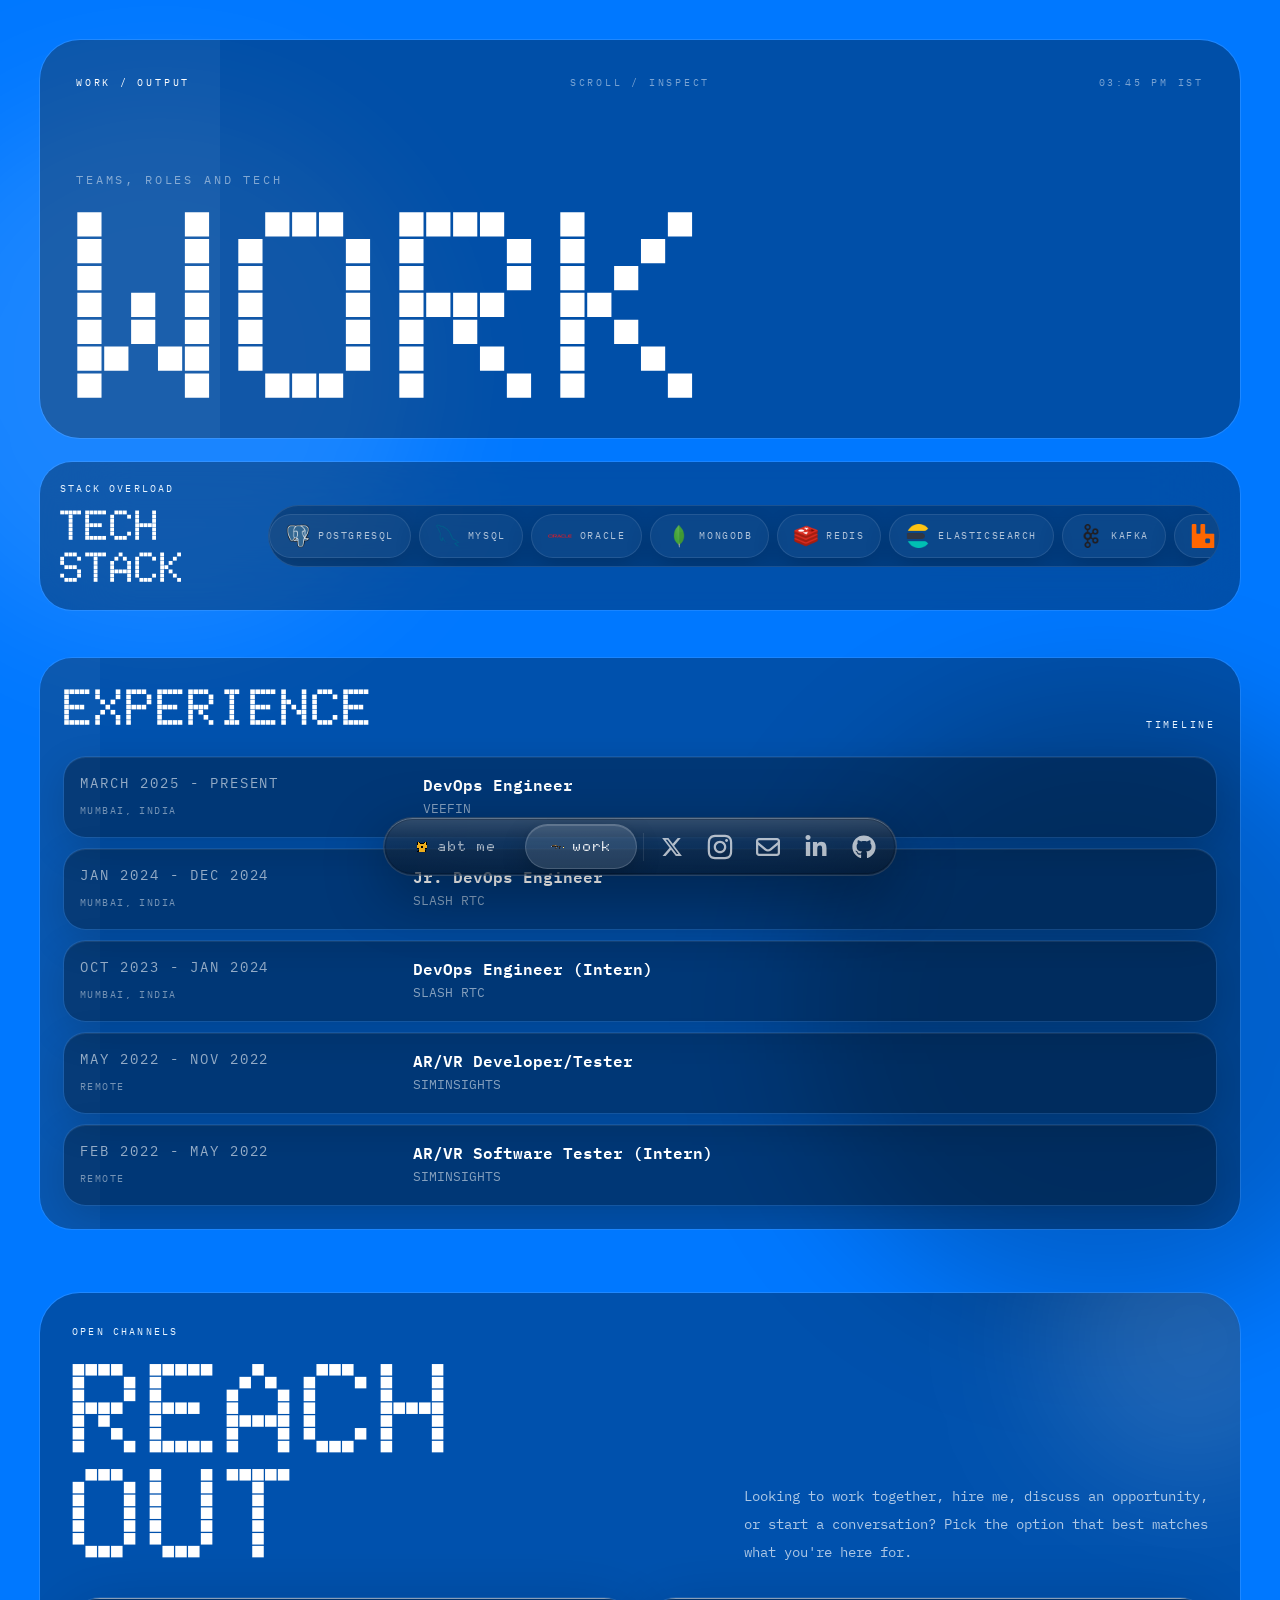
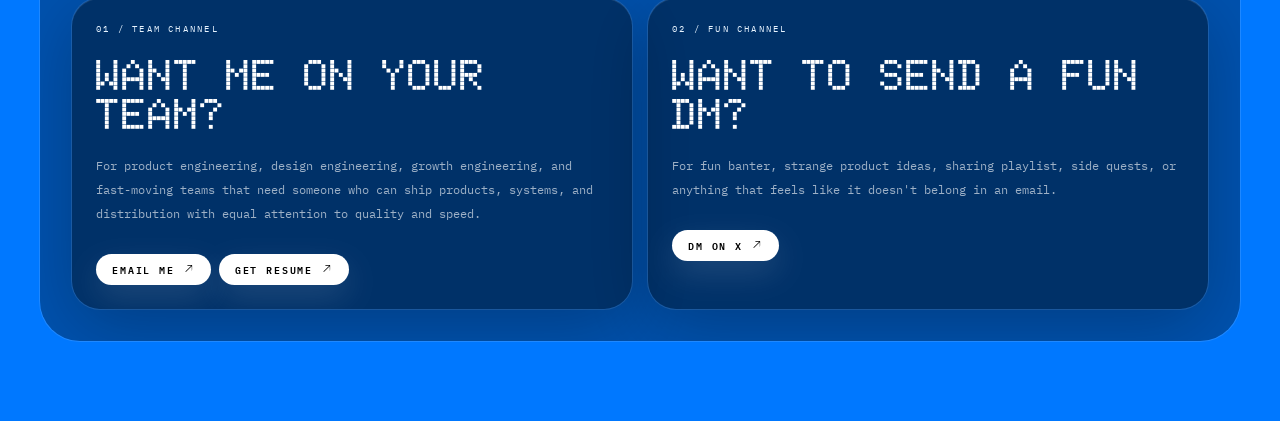
==== work.html @ ac7be582 "Initial commit baby" ====
<!DOCTYPE html><html lang="en">
<head><meta charSet="utf-8"/><meta name="viewport" content="width=device-width, initial-scale=1"/><title>Saurabh Jadhav</title><link rel="preconnect" href="https://fonts.googleapis.com/"/><link rel="preconnect" href="https://fonts.gstatic.com/" crossorigin="anonymous"/><link rel="stylesheet" href="https://fonts.googleapis.com/css2?family=Doto:wght@400..900&amp;family=IBM+Plex+Mono:wght@400;500;600&amp;family=Lora:wght@500;600;700&amp;family=Tektur:wght@500;600;700;800&amp;display=swap"/><link rel="icon" type="image/png" sizes="64x64" href="favicon.png"/><link rel="shortcut icon" href="favicon.ico"/><link rel="stylesheet" href="assets/tailwind-BLJyI5Uo.css"/></head><body><main class="bg-ink text-white"><header class="pointer-events-none fixed inset-x-0 bottom-[calc(0.75rem+env(safe-area-inset-bottom))] z-30 flex w-full justify-center px-2 transition-transform duration-300 ease-out sm:bottom-6 sm:px-3 translate-y-0" data-site-nav="true"><div class="pointer-events-auto relative max-w-[calc(100vw-1rem)] overflow-hidden rounded-full border border-white/14 bg-[rgba(10,12,17,0.42)] p-1 shadow-nav-glass backdrop-blur-2xl sm:max-w-full sm:p-1.5"><span aria-hidden="true" class="pointer-events-none absolute inset-0 rounded-full bg-[linear-gradient(180deg,rgba(255,255,255,0.18),rgba(255,255,255,0.045)_42%,rgba(0,0,0,0.12))]"></span><span aria-hidden="true" class="pointer-events-none absolute inset-px rounded-full border border-black/18"></span><nav aria-label="Primary" class="relative flex max-w-full items-center justify-start gap-1 overflow-x-auto [-ms-overflow-style:none] [scrollbar-width:none] sm:justify-center sm:gap-1.5 sm:overflow-visible [&amp;::-webkit-scrollbar]:hidden"><div class="relative flex shrink-0 items-center justify-center gap-0.5 sm:gap-1"><a href="index.html#about" class="relative z-10 min-w-[4.65rem] shrink-0 rounded-full px-2.5 py-2.5 text-center font-doto text-[10px] font-black tracking-[0.06em] outline-none focus-visible:ring-1 focus-visible:ring-white/30 sm:min-w-[7rem] sm:px-6 sm:py-3 sm:text-[14px] sm:tracking-[0.12em] text-white/70" tabindex="0"><span class="relative z-10 flex items-center justify-center gap-1.5 sm:gap-2"><img src="./assets/cat.png" alt="Pixel Heart" class="h-4 w-4 shrink-0 sm:h-4 sm:w-3 [image-rendering:pixelated]">abt me</span></a><a href="work.html" class="relative z-10 min-w-[4.65rem] shrink-0 rounded-full px-2.5 py-2.5 text-center font-doto text-[10px] font-black tracking-[0.06em] outline-none focus-visible:ring-1 focus-visible:ring-white/30 sm:min-w-[7rem] sm:px-6 sm:py-3 sm:text-[14px] sm:tracking-[0.12em] text-white" tabindex="0"><span class="absolute inset-0 -z-10 rounded-full border border-white/16 bg-white/12 shadow-[inset_0_1px_0_rgba(255,255,255,0.16),0_8px_24px_rgba(0,0,0,0.22)]"></span><span class="relative z-10 flex items-center justify-center gap-1.5 sm:gap-2"><img src="./assets/pc.png" alt="" aria-hidden="true" class="h-4 w-4 shrink-0 sm:h-4 sm:w-4" style="image-rendering:pixelated"/>work</span></a></div><span aria-hidden="true" class="h-7 w-px shrink-0 bg-white/10"></span><div class="flex shrink-0 items-center gap-0.5 pr-0.5 sm:gap-1 sm:pr-1"><a aria-label="X" class="flex h-9 w-9 shrink-0 items-center justify-center rounded-full text-white/68 transition-colors duration-150 hover:text-white sm:h-11 sm:w-11" href="https://x.com/sauwurabh" rel="noreferrer" target="_blank"><svg stroke="currentColor" fill="currentColor" stroke-width="0" viewBox="0 0 512 512" class="h-5 w-5 sm:h-5.5 sm:w-5.5" height="1em" width="1em" xmlns="http://www.w3.org/2000/svg"><path d="M389.2 48h70.6L305.6 224.2 487 464H345L233.7 318.6 106.5 464H35.8L200.7 275.5 26.8 48H172.4L272.9 180.9 389.2 48zM364.4 421.8h39.1L151.1 88h-42L364.4 421.8z"></path></svg></a><a aria-label="Instagram" class="flex h-9 w-9 shrink-0 items-center justify-center rounded-full text-white/68 transition-colors duration-150 hover:text-white sm:h-11 sm:w-11" href="https://www.instagram.com/sauwurabh/" rel="noreferrer" target="_blank"><svg stroke="currentColor" fill="currentColor" stroke-width="0" viewBox="0 0 448 512" class="h-6 w-6 sm:h-7 sm:w-7" height="1em" width="1em" xmlns="http://www.w3.org/2000/svg"><path d="M224.1 141c-63.6 0-114.9 51.3-114.9 114.9s51.3 114.9 114.9 114.9S339 319.5 339 255.9 287.7 141 224.1 141zm0 189.6c-41.1 0-74.7-33.5-74.7-74.7s33.5-74.7 74.7-74.7 74.7 33.5 74.7 74.7-33.6 74.7-74.7 74.7zm146.4-194.3c0 14.9-12 26.8-26.8 26.8-14.9 0-26.8-12-26.8-26.8s12-26.8 26.8-26.8 26.8 12 26.8 26.8zm76.1 27.2c-1.7-35.9-9.9-67.7-36.2-93.9-26.2-26.2-58-34.4-93.9-36.2-37-2.1-147.9-2.1-184.9 0-35.8 1.7-67.6 9.9-93.9 36.1s-34.4 58-36.2 93.9c-2.1 37-2.1 147.9 0 184.9 1.7 35.9 9.9 67.7 36.2 93.9s58 34.4 93.9 36.2c37 2.1 147.9 2.1 184.9 0 35.9-1.7 67.7-9.9 93.9-36.2 26.2-26.2 34.4-58 36.2-93.9 2.1-37 2.1-147.8 0-184.8zM398.8 388c-7.8 19.6-22.9 34.7-42.6 42.6-29.5 11.7-99.5 9-132.1 9s-102.7 2.6-132.1-9c-19.6-7.8-34.7-22.9-42.6-42.6-11.7-29.5-9-99.5-9-132.1s-2.6-102.7 9-132.1c7.8-19.6 22.9-34.7 42.6-42.6 29.5-11.7 99.5-9 132.1-9s102.7-2.6 132.1 9c19.6 7.8 34.7 22.9 42.6 42.6 11.7 29.5 9 99.5 9 132.1s2.7 102.7-9 132.1z"></path></svg></a><a aria-label="Mail" class="flex h-9 w-9 shrink-0 items-center justify-center rounded-full text-white/68 transition-colors duration-150 hover:text-white sm:h-11 sm:w-11" href="https://mail.google.com/mail/?view=cm&amp;fs=1&amp;to=saurabh9work%40gmail.com" rel="noreferrer" target="_blank"><svg stroke="currentColor" fill="currentColor" stroke-width="0" viewBox="0 0 512 512" class="h-5 w-5 sm:h-6 sm:w-6" height="1em" width="1em" xmlns="http://www.w3.org/2000/svg"><path d="M64 112c-8.8 0-16 7.2-16 16l0 22.1L220.5 291.7c20.7 17 50.4 17 71.1 0L464 150.1l0-22.1c0-8.8-7.2-16-16-16L64 112zM48 212.2L48 384c0 8.8 7.2 16 16 16l384 0c8.8 0 16-7.2 16-16l0-171.8L322 328.8c-38.4 31.5-93.7 31.5-132 0L48 212.2zM0 128C0 92.7 28.7 64 64 64l384 0c35.3 0 64 28.7 64 64l0 256c0 35.3-28.7 64-64 64L64 448c-35.3 0-64-28.7-64-64L0 128z"></path></svg></a><a aria-label="LinkedIn" class="flex h-9 w-9 shrink-0 items-center justify-center rounded-full text-white/68 transition-colors duration-150 hover:text-white sm:h-11 sm:w-11" href="https://www.linkedin.com/in/saurabh--jadhav/" rel="noreferrer" target="_blank"><svg stroke="currentColor" fill="currentColor" stroke-width="0" viewBox="0 0 448 512" class="h-5 w-5 sm:h-6 sm:w-6" height="1em" width="1em" xmlns="http://www.w3.org/2000/svg"><path d="M100.28 448H7.4V148.9h92.88zM53.79 108.1C24.09 108.1 0 83.5 0 53.8a53.79 53.79 0 0 1 107.58 0c0 29.7-24.1 54.3-53.79 54.3zM447.9 448h-92.68V302.4c0-34.7-.7-79.2-48.29-79.2-48.29 0-55.69 37.7-55.69 76.7V448h-92.78V148.9h89.08v40.8h1.3c12.4-23.5 42.69-48.3 87.88-48.3 94 0 111.28 61.9 111.28 142.3V448z"></path></svg></a><a aria-label="GitHub" class="flex h-9 w-9 shrink-0 items-center justify-center rounded-full text-white/68 transition-colors duration-150 hover:text-white sm:h-11 sm:w-11" href="https://github.com/saurabh-jadhav-09" rel="noreferrer" target="_blank"><svg stroke="currentColor" fill="currentColor" stroke-width="0" viewBox="0 0 496 512" class="h-5 w-5 sm:h-6 sm:w-6" height="1em" width="1em" xmlns="http://www.w3.org/2000/svg"><path d="M165.9 397.4c0 2-2.3 3.6-5.2 3.6-3.3.3-5.6-1.3-5.6-3.6 0-2 2.3-3.6 5.2-3.6 3-.3 5.6 1.3 5.6 3.6zm-31.1-4.5c-.7 2 1.3 4.3 4.3 4.9 2.6 1 5.6 0 6.2-2s-1.3-4.3-4.3-5.2c-2.6-.7-5.5.3-6.2 2.3zm44.2-1.7c-2.9.7-4.9 2.6-4.6 4.9.3 2 2.9 3.3 5.9 2.6 2.9-.7 4.9-2.6 4.6-4.6-.3-1.9-3-3.2-5.9-2.9zM244.8 8C106.1 8 0 113.3 0 252c0 110.9 69.8 205.8 169.5 239.2 12.8 2.3 17.3-5.6 17.3-12.1 0-6.2-.3-40.4-.3-61.4 0 0-70 15-84.7-29.8 0 0-11.4-29.1-27.8-36.6 0 0-22.9-15.7 1.6-15.4 0 0 24.9 2 38.6 25.8 21.9 38.6 58.6 27.5 72.9 20.9 2.3-16 8.8-27.1 16-33.7-55.9-6.2-112.3-14.3-112.3-110.5 0-27.5 7.6-41.3 23.6-58.9-2.6-6.5-11.1-33.3 2.6-67.9 20.9-6.5 69 27 69 27 20-5.6 41.5-8.5 62.8-8.5s42.8 2.9 62.8 8.5c0 0 48.1-33.6 69-27 13.7 34.7 5.2 61.4 2.6 67.9 16 17.7 25.8 31.5 25.8 58.9 0 96.5-58.9 104.2-114.8 110.5 9.2 7.9 17 22.9 17 46.4 0 33.7-.3 75.4-.3 83.6 0 6.5 4.6 14.4 17.3 12.1C428.2 457.8 496 362.9 496 252 496 113.3 383.5 8 244.8 8zM97.2 352.9c-1.3 1-1 3.3.7 5.2 1.6 1.6 3.9 2.3 5.2 1 1.3-1 1-3.3-.7-5.2-1.6-1.6-3.9-2.3-5.2-1zm-10.8-8.1c-.7 1.3.3 2.9 2.3 3.9 1.6 1 3.6.7 4.3-.7.7-1.3-.3-2.9-2.3-3.9-2-.6-3.6-.3-4.3.7zm32.4 35.6c-1.6 1.3-1 4.3 1.3 6.2 2.3 2.3 5.2 2.6 6.5 1 1.3-1.3.7-4.3-1.3-6.2-2.2-2.3-5.2-2.6-6.5-1zm-11.4-14.7c-1.6 1-1.6 3.6 0 5.9 1.6 2.3 4.3 3.3 5.6 2.3 1.6-1.3 1.6-3.9 0-6.2-1.4-2.3-4-3.3-5.6-2z"></path></svg></a></div></nav></div></header><section id="projects" class="relative isolate min-h-screen overflow-hidden bg-[#0078FF] text-fog work-electric-blue [--ledger-accent:#0078FF]"><div aria-hidden="true" class="pointer-events-none absolute -left-28 top-24 -z-10 h-[34rem] w-[34rem] rounded-full bg-white/10 blur-3xl"></div><div aria-hidden="true" class="pointer-events-none absolute -right-32 top-[44rem] -z-10 h-[38rem] w-[38rem] rounded-full bg-theme-black/20 blur-3xl"></div><div class="mx-auto min-h-screen w-full max-w-[1460px] px-4 py-6 pb-[calc(var(--site-nav-height)+2rem+env(safe-area-inset-bottom))] sm:px-8 sm:py-8 lg:px-10 lg:py-10 relative z-10"><div class="motion-safe:animate-work-reveal"><header class="relative isolate overflow-hidden rounded-[2rem] bg-theme-black/34 p-5 shadow-[0_28px_100px_rgba(0,0,0,0.30),0_0_70px_rgba(0,120,255,0.20),inset_0_1px_0_rgba(255,255,255,0.14)] ring-1 ring-white/12 backdrop-blur-2xl motion-safe:animate-glass-breathe motion-safe:[animation-delay:-1.1s] motion-safe:[animation-duration:12.5s] sm:p-7 lg:rounded-[2.5rem] lg:p-9"><div aria-hidden="true" class="pointer-events-none absolute inset-y-0 -z-10 w-1/2 motion-safe:animate-glass-sheen left-[-35%] bg-white/[0.045] motion-safe:[animation-delay:-2.4s] motion-safe:[animation-duration:10.2s]"></div><div class="grid gap-2 font-mono text-[0.56rem] uppercase tracking-[0.18em] text-white/48 sm:grid-cols-3 sm:items-start sm:gap-3 sm:text-[0.62rem] sm:tracking-[0.28em]"><p class="text-white">work / output</p><p class="hidden text-center sm:block">scroll / inspect</p><p class="sm:text-right"><span>03:45 pm</span> IST</p></div><div class="pt-12 sm:pt-16 lg:pt-20"><p class="motion-safe:animate-work-reveal font-mono text-[0.64rem] uppercase tracking-[0.16em] text-white/48 sm:text-[0.74rem] sm:tracking-[0.24em]">teams, roles and tech</p><h1 class="mt-5 motion-safe:animate-work-reveal font-doto text-[clamp(4.2rem,21vw,19rem)] font-black uppercase leading-[0.72] tracking-section text-white [animation-delay:90ms] sm:text-[clamp(5.8rem,21vw,19rem)]">work</h1></div></header></div><div class="py-4 lg:py-6"><section class="relative isolate overflow-hidden rounded-[2rem] bg-theme-black/32 p-5 shadow-[0_24px_90px_rgba(0,0,0,0.26),0_0_52px_rgba(0,120,255,0.14),inset_0_1px_0_rgba(255,255,255,0.12)] ring-1 ring-white/10 backdrop-blur-2xl motion-safe:animate-glass-breathe sm:p-6 group/stack !p-4 sm:!p-5"><div aria-hidden="true" class="absolute inset-0 -z-10 opacity-45 [background:radial-gradient(circle_at_16%_14%,rgba(255,255,255,.08),transparent_28%),radial-gradient(circle_at_86%_60%,rgba(0,120,255,.13),transparent_36%)]"></div><div class="grid gap-4 lg:grid-cols-[12rem_minmax(0,1fr)] lg:items-center"><div><p class="font-mono text-[0.56rem] uppercase tracking-[0.22em] text-accent sm:text-[0.62rem]">stack overload</p><h2 class="mt-2 font-doto text-[2rem] font-black uppercase leading-none tracking-section text-white sm:text-[2.65rem]">tech stack</h2></div><div class="min-w-0 space-y-2"><div class="relative overflow-hidden rounded-full border border-white/10 bg-theme-black/24"><div class="flex w-max transform-gpu gap-2 py-2 will-change-transform motion-safe:animate-stack-marquee motion-reduce:animate-none"><span class="flex h-10 items-center gap-2 rounded-full border px-3 font-mono text-[0.58rem] uppercase tracking-[0.16em] shadow-[0_10px_26px_rgba(0,0,0,0.18)] sm:h-11 sm:px-4 sm:text-[0.62rem] border-white/10 bg-white/[0.045] text-white/68"><img src="./assets/tech_icons/PostgresSQL.png" alt="" class="h-5 w-5 shrink-0 object-contain sm:h-6 sm:w-6">PostgreSQL</span><span class="flex h-10 items-center gap-2 rounded-full border px-3 font-mono text-[0.58rem] uppercase tracking-[0.16em] shadow-[0_10px_26px_rgba(0,0,0,0.18)] sm:h-11 sm:px-4 sm:text-[0.62rem] border-white/10 bg-white/[0.045] text-white/68"><img src="./assets/tech_icons/MySQL.png" alt="" class="h-5 w-5 shrink-0 object-contain sm:h-6 sm:w-6">MySQL</span><span class="flex h-10 items-center gap-2 rounded-full border px-3 font-mono text-[0.58rem] uppercase tracking-[0.16em] shadow-[0_10px_26px_rgba(0,0,0,0.18)] sm:h-11 sm:px-4 sm:text-[0.62rem] border-white/10 bg-white/[0.045] text-white/68"><img src="./assets/tech_icons/Oracle.png" alt="" class="h-5 w-5 shrink-0 object-contain sm:h-6 sm:w-6">Oracle</span><span class="flex h-10 items-center gap-2 rounded-full border px-3 font-mono text-[0.58rem] uppercase tracking-[0.16em] shadow-[0_10px_26px_rgba(0,0,0,0.18)] sm:h-11 sm:px-4 sm:text-[0.62rem] border-white/10 bg-white/[0.045] text-white/68"><img src="./assets/tech_icons/MongoDB.png" alt="" class="h-5 w-5 shrink-0 object-contain sm:h-6 sm:w-6">MongoDB</span><span class="flex h-10 items-center gap-2 rounded-full border px-3 font-mono text-[0.58rem] uppercase tracking-[0.16em] shadow-[0_10px_26px_rgba(0,0,0,0.18)] sm:h-11 sm:px-4 sm:text-[0.62rem] border-white/10 bg-white/[0.045] text-white/68"><img src="./assets/tech_icons/Redis.png" alt="" class="h-5 w-5 shrink-0 object-contain sm:h-6 sm:w-6">Redis</span><span class="flex h-10 items-center gap-2 rounded-full border px-3 font-mono text-[0.58rem] uppercase tracking-[0.16em] shadow-[0_10px_26px_rgba(0,0,0,0.18)] sm:h-11 sm:px-4 sm:text-[0.62rem] border-white/10 bg-white/[0.045] text-white/68"><img src="./assets/tech_icons/Elastic-Search.png" alt="" class="h-5 w-5 shrink-0 object-contain sm:h-6 sm:w-6">Elasticsearch</span><span class="flex h-10 items-center gap-2 rounded-full border px-3 font-mono text-[0.58rem] uppercase tracking-[0.16em] shadow-[0_10px_26px_rgba(0,0,0,0.18)] sm:h-11 sm:px-4 sm:text-[0.62rem] border-white/10 bg-white/[0.045] text-white/68"><img src="./assets/tech_icons/Apache-Kafka.png" alt="" class="h-5 w-5 shrink-0 object-contain sm:h-6 sm:w-6">Kafka</span><span class="flex h-10 items-center gap-2 rounded-full border px-3 font-mono text-[0.58rem] uppercase tracking-[0.16em] shadow-[0_10px_26px_rgba(0,0,0,0.18)] sm:h-11 sm:px-4 sm:text-[0.62rem] border-white/10 bg-white/[0.045] text-white/68"><img src="./assets/tech_icons/RabbitMQ.png" alt="" class="h-5 w-5 shrink-0 object-contain sm:h-6 sm:w-6">RabbitMQ</span><span class="flex h-10 items-center gap-2 rounded-full border px-3 font-mono text-[0.58rem] uppercase tracking-[0.16em] shadow-[0_10px_26px_rgba(0,0,0,0.18)] sm:h-11 sm:px-4 sm:text-[0.62rem] border-white/10 bg-white/[0.045] text-white/68"><img src="./assets/tech_icons/Linux.png" alt="" class="h-5 w-5 shrink-0 object-contain sm:h-6 sm:w-6">Linux</span><span class="flex h-10 items-center gap-2 rounded-full border px-3 font-mono text-[0.58rem] uppercase tracking-[0.16em] shadow-[0_10px_26px_rgba(0,0,0,0.18)] sm:h-11 sm:px-4 sm:text-[0.62rem] border-white/10 bg-white/[0.045] text-white/68"><img src="./assets/tech_icons/Red-Hat.png" alt="" class="h-5 w-5 shrink-0 object-contain sm:h-6 sm:w-6">Red Hat</span><span class="flex h-10 items-center gap-2 rounded-full border px-3 font-mono text-[0.58rem] uppercase tracking-[0.16em] shadow-[0_10px_26px_rgba(0,0,0,0.18)] sm:h-11 sm:px-4 sm:text-[0.62rem] border-white/10 bg-white/[0.045] text-white/68"><img src="./assets/tech_icons/Debian.png" alt="" class="h-5 w-5 shrink-0 object-contain sm:h-6 sm:w-6">Debian</span><span class="flex h-10 items-center gap-2 rounded-full border px-3 font-mono text-[0.58rem] uppercase tracking-[0.16em] shadow-[0_10px_26px_rgba(0,0,0,0.18)] sm:h-11 sm:px-4 sm:text-[0.62rem] border-accent/26 bg-accent/[0.105] text-white"><img src="./assets/tech_icons/AWS.png" alt="" class="h-5 w-5 shrink-0 object-contain sm:h-6 sm:w-6">AWS</span><span class="flex h-10 items-center gap-2 rounded-full border px-3 font-mono text-[0.58rem] uppercase tracking-[0.16em] shadow-[0_10px_26px_rgba(0,0,0,0.18)] sm:h-11 sm:px-4 sm:text-[0.62rem] border-accent/26 bg-accent/[0.105] text-white"><img src="./assets/tech_icons/Azure.png" alt="" class="h-5 w-5 shrink-0 object-contain sm:h-6 sm:w-6">Azure</span><span class="flex h-10 items-center gap-2 rounded-full border px-3 font-mono text-[0.58rem] uppercase tracking-[0.16em] shadow-[0_10px_26px_rgba(0,0,0,0.18)] sm:h-11 sm:px-4 sm:text-[0.62rem] border-accent/26 bg-accent/[0.105] text-white"><img src="./assets/tech_icons/Google-Cloud.png" alt="" class="h-5 w-5 shrink-0 object-contain sm:h-6 sm:w-6">GCP</span><span class="flex h-10 items-center gap-2 rounded-full border px-3 font-mono text-[0.58rem] uppercase tracking-[0.16em] shadow-[0_10px_26px_rgba(0,0,0,0.18)] sm:h-11 sm:px-4 sm:text-[0.62rem] border-accent/26 bg-accent/[0.105] text-white"><img src="./assets/tech_icons/Docker.png" alt="" class="h-5 w-5 shrink-0 object-contain sm:h-6 sm:w-6">Docker</span><span class="flex h-10 items-center gap-2 rounded-full border px-3 font-mono text-[0.58rem] uppercase tracking-[0.16em] shadow-[0_10px_26px_rgba(0,0,0,0.18)] sm:h-11 sm:px-4 sm:text-[0.62rem] border-accent/26 bg-accent/[0.105] text-white"><img src="./assets/tech_icons/Kubernetes.png" alt="" class="h-5 w-5 shrink-0 object-contain sm:h-6 sm:w-6">Kubernetes</span><span class="flex h-10 items-center gap-2 rounded-full border px-3 font-mono text-[0.58rem] uppercase tracking-[0.16em] shadow-[0_10px_26px_rgba(0,0,0,0.18)] sm:h-11 sm:px-4 sm:text-[0.62rem] border-accent/26 bg-accent/[0.105] text-white"><img src="./assets/tech_icons/GitHub.png" alt="" class="h-5 w-5 shrink-0 object-contain sm:h-6 sm:w-6">GitHub</span><span class="flex h-10 items-center gap-2 rounded-full border px-3 font-mono text-[0.58rem] uppercase tracking-[0.16em] shadow-[0_10px_26px_rgba(0,0,0,0.18)] sm:h-11 sm:px-4 sm:text-[0.62rem] border-white/10 bg-white/[0.045] text-white/68"><img src="./assets/tech_icons/BitBucket.png" alt="" class="h-5 w-5 shrink-0 object-contain sm:h-6 sm:w-6">Bitbucket</span><span class="flex h-10 items-center gap-2 rounded-full border px-3 font-mono text-[0.58rem] uppercase tracking-[0.16em] shadow-[0_10px_26px_rgba(0,0,0,0.18)] sm:h-11 sm:px-4 sm:text-[0.62rem] border-white/10 bg-white/[0.045] text-white/68"><img src="./assets/tech_icons/Jira.png" alt="" class="h-5 w-5 shrink-0 object-contain sm:h-6 sm:w-6">Jira</span><span class="flex h-10 items-center gap-2 rounded-full border px-3 font-mono text-[0.58rem] uppercase tracking-[0.16em] shadow-[0_10px_26px_rgba(0,0,0,0.18)] sm:h-11 sm:px-4 sm:text-[0.62rem] border-accent/26 bg-accent/[0.105] text-white"><img src="./assets/tech_icons/GitHub-Actions.png" alt="" class="h-5 w-5 shrink-0 object-contain sm:h-6 sm:w-6">GitHub Actions</span><span class="flex h-10 items-center gap-2 rounded-full border px-3 font-mono text-[0.58rem] uppercase tracking-[0.16em] shadow-[0_10px_26px_rgba(0,0,0,0.18)] sm:h-11 sm:px-4 sm:text-[0.62rem] border-white/10 bg-white/[0.045] text-white/68"><img src="./assets/tech_icons/Jenkins.png" alt="" class="h-5 w-5 shrink-0 object-contain sm:h-6 sm:w-6">Jenkins</span><span class="flex h-10 items-center gap-2 rounded-full border px-3 font-mono text-[0.58rem] uppercase tracking-[0.16em] shadow-[0_10px_26px_rgba(0,0,0,0.18)] sm:h-11 sm:px-4 sm:text-[0.62rem] border-white/10 bg-white/[0.045] text-white/68"><img src="./assets/tech_icons/Ansible.png" alt="" class="h-5 w-5 shrink-0 object-contain sm:h-6 sm:w-6">Ansible</span><span class="flex h-10 items-center gap-2 rounded-full border px-3 font-mono text-[0.58rem] uppercase tracking-[0.16em] shadow-[0_10px_26px_rgba(0,0,0,0.18)] sm:h-11 sm:px-4 sm:text-[0.62rem] border-white/10 bg-white/[0.045] text-white/68"><img src="./assets/tech_icons/Prometheus.png" alt="" class="h-5 w-5 shrink-0 object-contain sm:h-6 sm:w-6">Prometheus</span><span class="flex h-10 items-center gap-2 rounded-full border px-3 font-mono text-[0.58rem] uppercase tracking-[0.16em] shadow-[0_10px_26px_rgba(0,0,0,0.18)] sm:h-11 sm:px-4 sm:text-[0.62rem] border-white/10 bg-white/[0.045] text-white/68"><span class="grid h-6 min-w-6 place-items-center rounded-md bg-white/12 px-1.5 font-doto text-[0.68rem] font-black uppercase text-white">Al</span>Alertmanager</span><span class="flex h-10 items-center gap-2 rounded-full border px-3 font-mono text-[0.58rem] uppercase tracking-[0.16em] shadow-[0_10px_26px_rgba(0,0,0,0.18)] sm:h-11 sm:px-4 sm:text-[0.62rem] border-white/10 bg-white/[0.045] text-white/68"><img src="./assets/tech_icons/Grafana.png" alt="" class="h-5 w-5 shrink-0 object-contain sm:h-6 sm:w-6">Grafana</span><span class="flex h-10 items-center gap-2 rounded-full border px-3 font-mono text-[0.58rem] uppercase tracking-[0.16em] shadow-[0_10px_26px_rgba(0,0,0,0.18)] sm:h-11 sm:px-4 sm:text-[0.62rem] border-white/10 bg-white/[0.045] text-white/68"><img src="./assets/tech_icons/OpenTelemetry.png" alt="" class="h-5 w-5 shrink-0 object-contain sm:h-6 sm:w-6">OpenTelemetry</span><span class="flex h-10 items-center gap-2 rounded-full border px-3 font-mono text-[0.58rem] uppercase tracking-[0.16em] shadow-[0_10px_26px_rgba(0,0,0,0.18)] sm:h-11 sm:px-4 sm:text-[0.62rem] border-white/10 bg-white/[0.045] text-white/68"><img src="./assets/tech_icons/Kibana.png" alt="" class="h-5 w-5 shrink-0 object-contain sm:h-6 sm:w-6">Kibana</span><span class="flex h-10 items-center gap-2 rounded-full border px-3 font-mono text-[0.58rem] uppercase tracking-[0.16em] shadow-[0_10px_26px_rgba(0,0,0,0.18)] sm:h-11 sm:px-4 sm:text-[0.62rem] border-white/10 bg-white/[0.045] text-white/68"><img src="./assets/tech_icons/Bash.png" alt="" class="h-5 w-5 shrink-0 object-contain sm:h-6 sm:w-6">Bash</span><span class="flex h-10 items-center gap-2 rounded-full border px-3 font-mono text-[0.58rem] uppercase tracking-[0.16em] shadow-[0_10px_26px_rgba(0,0,0,0.18)] sm:h-11 sm:px-4 sm:text-[0.62rem] border-accent/26 bg-accent/[0.105] text-white"><img src="./assets/tech_icons/Python.png" alt="" class="h-5 w-5 shrink-0 object-contain sm:h-6 sm:w-6">Python</span><span class="flex h-10 items-center gap-2 rounded-full border px-3 font-mono text-[0.58rem] uppercase tracking-[0.16em] shadow-[0_10px_26px_rgba(0,0,0,0.18)] sm:h-11 sm:px-4 sm:text-[0.62rem] border-white/10 bg-white/[0.045] text-white/68"><img src="./assets/tech_icons/SonarQube.png" alt="" class="h-5 w-5 shrink-0 object-contain sm:h-6 sm:w-6">SonarQube</span><span class="flex h-10 items-center gap-2 rounded-full border px-3 font-mono text-[0.58rem] uppercase tracking-[0.16em] shadow-[0_10px_26px_rgba(0,0,0,0.18)] sm:h-11 sm:px-4 sm:text-[0.62rem] border-white/10 bg-white/[0.045] text-white/68"><img src="./assets/tech_icons/PostgresSQL.png" alt="" class="h-5 w-5 shrink-0 object-contain sm:h-6 sm:w-6">PostgreSQL</span><span class="flex h-10 items-center gap-2 rounded-full border px-3 font-mono text-[0.58rem] uppercase tracking-[0.16em] shadow-[0_10px_26px_rgba(0,0,0,0.18)] sm:h-11 sm:px-4 sm:text-[0.62rem] border-white/10 bg-white/[0.045] text-white/68"><img src="./assets/tech_icons/MySQL.png" alt="" class="h-5 w-5 shrink-0 object-contain sm:h-6 sm:w-6">MySQL</span><span class="flex h-10 items-center gap-2 rounded-full border px-3 font-mono text-[0.58rem] uppercase tracking-[0.16em] shadow-[0_10px_26px_rgba(0,0,0,0.18)] sm:h-11 sm:px-4 sm:text-[0.62rem] border-white/10 bg-white/[0.045] text-white/68"><img src="./assets/tech_icons/Oracle.png" alt="" class="h-5 w-5 shrink-0 object-contain sm:h-6 sm:w-6">Oracle</span><span class="flex h-10 items-center gap-2 rounded-full border px-3 font-mono text-[0.58rem] uppercase tracking-[0.16em] shadow-[0_10px_26px_rgba(0,0,0,0.18)] sm:h-11 sm:px-4 sm:text-[0.62rem] border-white/10 bg-white/[0.045] text-white/68"><img src="./assets/tech_icons/MongoDB.png" alt="" class="h-5 w-5 shrink-0 object-contain sm:h-6 sm:w-6">MongoDB</span><span class="flex h-10 items-center gap-2 rounded-full border px-3 font-mono text-[0.58rem] uppercase tracking-[0.16em] shadow-[0_10px_26px_rgba(0,0,0,0.18)] sm:h-11 sm:px-4 sm:text-[0.62rem] border-white/10 bg-white/[0.045] text-white/68"><img src="./assets/tech_icons/Redis.png" alt="" class="h-5 w-5 shrink-0 object-contain sm:h-6 sm:w-6">Redis</span><span class="flex h-10 items-center gap-2 rounded-full border px-3 font-mono text-[0.58rem] uppercase tracking-[0.16em] shadow-[0_10px_26px_rgba(0,0,0,0.18)] sm:h-11 sm:px-4 sm:text-[0.62rem] border-white/10 bg-white/[0.045] text-white/68"><img src="./assets/tech_icons/Elastic-Search.png" alt="" class="h-5 w-5 shrink-0 object-contain sm:h-6 sm:w-6">Elasticsearch</span><span class="flex h-10 items-center gap-2 rounded-full border px-3 font-mono text-[0.58rem] uppercase tracking-[0.16em] shadow-[0_10px_26px_rgba(0,0,0,0.18)] sm:h-11 sm:px-4 sm:text-[0.62rem] border-white/10 bg-white/[0.045] text-white/68"><img src="./assets/tech_icons/Apache-Kafka.png" alt="" class="h-5 w-5 shrink-0 object-contain sm:h-6 sm:w-6">Kafka</span><span class="flex h-10 items-center gap-2 rounded-full border px-3 font-mono text-[0.58rem] uppercase tracking-[0.16em] shadow-[0_10px_26px_rgba(0,0,0,0.18)] sm:h-11 sm:px-4 sm:text-[0.62rem] border-white/10 bg-white/[0.045] text-white/68"><img src="./assets/tech_icons/RabbitMQ.png" alt="" class="h-5 w-5 shrink-0 object-contain sm:h-6 sm:w-6">RabbitMQ</span><span class="flex h-10 items-center gap-2 rounded-full border px-3 font-mono text-[0.58rem] uppercase tracking-[0.16em] shadow-[0_10px_26px_rgba(0,0,0,0.18)] sm:h-11 sm:px-4 sm:text-[0.62rem] border-white/10 bg-white/[0.045] text-white/68"><img src="./assets/tech_icons/Linux.png" alt="" class="h-5 w-5 shrink-0 object-contain sm:h-6 sm:w-6">Linux</span><span class="flex h-10 items-center gap-2 rounded-full border px-3 font-mono text-[0.58rem] uppercase tracking-[0.16em] shadow-[0_10px_26px_rgba(0,0,0,0.18)] sm:h-11 sm:px-4 sm:text-[0.62rem] border-white/10 bg-white/[0.045] text-white/68"><img src="./assets/tech_icons/Red-Hat.png" alt="" class="h-5 w-5 shrink-0 object-contain sm:h-6 sm:w-6">Red Hat</span><span class="flex h-10 items-center gap-2 rounded-full border px-3 font-mono text-[0.58rem] uppercase tracking-[0.16em] shadow-[0_10px_26px_rgba(0,0,0,0.18)] sm:h-11 sm:px-4 sm:text-[0.62rem] border-white/10 bg-white/[0.045] text-white/68"><img src="./assets/tech_icons/Debian.png" alt="" class="h-5 w-5 shrink-0 object-contain sm:h-6 sm:w-6">Debian</span><span class="flex h-10 items-center gap-2 rounded-full border px-3 font-mono text-[0.58rem] uppercase tracking-[0.16em] shadow-[0_10px_26px_rgba(0,0,0,0.18)] sm:h-11 sm:px-4 sm:text-[0.62rem] border-accent/26 bg-accent/[0.105] text-white"><img src="./assets/tech_icons/AWS.png" alt="" class="h-5 w-5 shrink-0 object-contain sm:h-6 sm:w-6">AWS</span><span class="flex h-10 items-center gap-2 rounded-full border px-3 font-mono text-[0.58rem] uppercase tracking-[0.16em] shadow-[0_10px_26px_rgba(0,0,0,0.18)] sm:h-11 sm:px-4 sm:text-[0.62rem] border-accent/26 bg-accent/[0.105] text-white"><img src="./assets/tech_icons/Azure.png" alt="" class="h-5 w-5 shrink-0 object-contain sm:h-6 sm:w-6">Azure</span><span class="flex h-10 items-center gap-2 rounded-full border px-3 font-mono text-[0.58rem] uppercase tracking-[0.16em] shadow-[0_10px_26px_rgba(0,0,0,0.18)] sm:h-11 sm:px-4 sm:text-[0.62rem] border-accent/26 bg-accent/[0.105] text-white"><img src="./assets/tech_icons/Google-Cloud.png" alt="" class="h-5 w-5 shrink-0 object-contain sm:h-6 sm:w-6">GCP</span><span class="flex h-10 items-center gap-2 rounded-full border px-3 font-mono text-[0.58rem] uppercase tracking-[0.16em] shadow-[0_10px_26px_rgba(0,0,0,0.18)] sm:h-11 sm:px-4 sm:text-[0.62rem] border-accent/26 bg-accent/[0.105] text-white"><img src="./assets/tech_icons/Docker.png" alt="" class="h-5 w-5 shrink-0 object-contain sm:h-6 sm:w-6">Docker</span><span class="flex h-10 items-center gap-2 rounded-full border px-3 font-mono text-[0.58rem] uppercase tracking-[0.16em] shadow-[0_10px_26px_rgba(0,0,0,0.18)] sm:h-11 sm:px-4 sm:text-[0.62rem] border-accent/26 bg-accent/[0.105] text-white"><img src="./assets/tech_icons/Kubernetes.png" alt="" class="h-5 w-5 shrink-0 object-contain sm:h-6 sm:w-6">Kubernetes</span><span class="flex h-10 items-center gap-2 rounded-full border px-3 font-mono text-[0.58rem] uppercase tracking-[0.16em] shadow-[0_10px_26px_rgba(0,0,0,0.18)] sm:h-11 sm:px-4 sm:text-[0.62rem] border-accent/26 bg-accent/[0.105] text-white"><img src="./assets/tech_icons/GitHub.png" alt="" class="h-5 w-5 shrink-0 object-contain sm:h-6 sm:w-6">GitHub</span><span class="flex h-10 items-center gap-2 rounded-full border px-3 font-mono text-[0.58rem] uppercase tracking-[0.16em] shadow-[0_10px_26px_rgba(0,0,0,0.18)] sm:h-11 sm:px-4 sm:text-[0.62rem] border-white/10 bg-white/[0.045] text-white/68"><img src="./assets/tech_icons/BitBucket.png" alt="" class="h-5 w-5 shrink-0 object-contain sm:h-6 sm:w-6">Bitbucket</span><span class="flex h-10 items-center gap-2 rounded-full border px-3 font-mono text-[0.58rem] uppercase tracking-[0.16em] shadow-[0_10px_26px_rgba(0,0,0,0.18)] sm:h-11 sm:px-4 sm:text-[0.62rem] border-white/10 bg-white/[0.045] text-white/68"><img src="./assets/tech_icons/Jira.png" alt="" class="h-5 w-5 shrink-0 object-contain sm:h-6 sm:w-6">Jira</span><span class="flex h-10 items-center gap-2 rounded-full border px-3 font-mono text-[0.58rem] uppercase tracking-[0.16em] shadow-[0_10px_26px_rgba(0,0,0,0.18)] sm:h-11 sm:px-4 sm:text-[0.62rem] border-accent/26 bg-accent/[0.105] text-white"><img src="./assets/tech_icons/GitHub-Actions.png" alt="" class="h-5 w-5 shrink-0 object-contain sm:h-6 sm:w-6">GitHub Actions</span><span class="flex h-10 items-center gap-2 rounded-full border px-3 font-mono text-[0.58rem] uppercase tracking-[0.16em] shadow-[0_10px_26px_rgba(0,0,0,0.18)] sm:h-11 sm:px-4 sm:text-[0.62rem] border-white/10 bg-white/[0.045] text-white/68"><img src="./assets/tech_icons/Jenkins.png" alt="" class="h-5 w-5 shrink-0 object-contain sm:h-6 sm:w-6">Jenkins</span><span class="flex h-10 items-center gap-2 rounded-full border px-3 font-mono text-[0.58rem] uppercase tracking-[0.16em] shadow-[0_10px_26px_rgba(0,0,0,0.18)] sm:h-11 sm:px-4 sm:text-[0.62rem] border-white/10 bg-white/[0.045] text-white/68"><img src="./assets/tech_icons/Ansible.png" alt="" class="h-5 w-5 shrink-0 object-contain sm:h-6 sm:w-6">Ansible</span><span class="flex h-10 items-center gap-2 rounded-full border px-3 font-mono text-[0.58rem] uppercase tracking-[0.16em] shadow-[0_10px_26px_rgba(0,0,0,0.18)] sm:h-11 sm:px-4 sm:text-[0.62rem] border-white/10 bg-white/[0.045] text-white/68"><img src="./assets/tech_icons/Prometheus.png" alt="" class="h-5 w-5 shrink-0 object-contain sm:h-6 sm:w-6">Prometheus</span><span class="flex h-10 items-center gap-2 rounded-full border px-3 font-mono text-[0.58rem] uppercase tracking-[0.16em] shadow-[0_10px_26px_rgba(0,0,0,0.18)] sm:h-11 sm:px-4 sm:text-[0.62rem] border-white/10 bg-white/[0.045] text-white/68"><span class="grid h-6 min-w-6 place-items-center rounded-md bg-white/12 px-1.5 font-doto text-[0.68rem] font-black uppercase text-white">Al</span>Alertmanager</span><span class="flex h-10 items-center gap-2 rounded-full border px-3 font-mono text-[0.58rem] uppercase tracking-[0.16em] shadow-[0_10px_26px_rgba(0,0,0,0.18)] sm:h-11 sm:px-4 sm:text-[0.62rem] border-white/10 bg-white/[0.045] text-white/68"><img src="./assets/tech_icons/Grafana.png" alt="" class="h-5 w-5 shrink-0 object-contain sm:h-6 sm:w-6">Grafana</span><span class="flex h-10 items-center gap-2 rounded-full border px-3 font-mono text-[0.58rem] uppercase tracking-[0.16em] shadow-[0_10px_26px_rgba(0,0,0,0.18)] sm:h-11 sm:px-4 sm:text-[0.62rem] border-white/10 bg-white/[0.045] text-white/68"><img src="./assets/tech_icons/OpenTelemetry.png" alt="" class="h-5 w-5 shrink-0 object-contain sm:h-6 sm:w-6">OpenTelemetry</span><span class="flex h-10 items-center gap-2 rounded-full border px-3 font-mono text-[0.58rem] uppercase tracking-[0.16em] shadow-[0_10px_26px_rgba(0,0,0,0.18)] sm:h-11 sm:px-4 sm:text-[0.62rem] border-white/10 bg-white/[0.045] text-white/68"><img src="./assets/tech_icons/Kibana.png" alt="" class="h-5 w-5 shrink-0 object-contain sm:h-6 sm:w-6">Kibana</span><span class="flex h-10 items-center gap-2 rounded-full border px-3 font-mono text-[0.58rem] uppercase tracking-[0.16em] shadow-[0_10px_26px_rgba(0,0,0,0.18)] sm:h-11 sm:px-4 sm:text-[0.62rem] border-white/10 bg-white/[0.045] text-white/68"><img src="./assets/tech_icons/Bash.png" alt="" class="h-5 w-5 shrink-0 object-contain sm:h-6 sm:w-6">Bash</span><span class="flex h-10 items-center gap-2 rounded-full border px-3 font-mono text-[0.58rem] uppercase tracking-[0.16em] shadow-[0_10px_26px_rgba(0,0,0,0.18)] sm:h-11 sm:px-4 sm:text-[0.62rem] border-accent/26 bg-accent/[0.105] text-white"><img src="./assets/tech_icons/Python.png" alt="" class="h-5 w-5 shrink-0 object-contain sm:h-6 sm:w-6">Python</span><span class="flex h-10 items-center gap-2 rounded-full border px-3 font-mono text-[0.58rem] uppercase tracking-[0.16em] shadow-[0_10px_26px_rgba(0,0,0,0.18)] sm:h-11 sm:px-4 sm:text-[0.62rem] border-white/10 bg-white/[0.045] text-white/68"><img src="./assets/tech_icons/SonarQube.png" alt="" class="h-5 w-5 shrink-0 object-contain sm:h-6 sm:w-6">SonarQube</span></div></div></div></div></section></div><div class="motion-safe:animate-work-reveal py-4 [animation-delay:220ms] lg:py-6"><section class="relative isolate overflow-hidden rounded-[2rem] bg-theme-black/32 p-5 shadow-[0_24px_90px_rgba(0,0,0,0.26),0_0_52px_rgba(0,120,255,0.14),inset_0_1px_0_rgba(255,255,255,0.12)] ring-1 ring-white/10 backdrop-blur-2xl motion-safe:animate-glass-breathe sm:p-6 motion-safe:[animation-delay:-3.7s] motion-safe:[animation-duration:12.9s]"><div aria-hidden="true" class="pointer-events-none absolute inset-y-0 -z-10 w-1/2 motion-safe:animate-glass-sheen left-[-45%] bg-white/[0.035] motion-safe:[animation-delay:-7.1s] motion-safe:[animation-duration:12.4s]"></div><div class="flex items-end justify-between gap-4"><h2 class="font-doto text-[1.9rem] font-black uppercase leading-none tracking-section text-white sm:text-[3.2rem]">Experience</h2><p class="font-mono text-[0.58rem] uppercase tracking-[0.2em] text-accent sm:text-[0.62rem] sm:tracking-[0.28em]">timeline</p></div><div class="mt-6 grid gap-3"><article class="grid gap-3 rounded-[1.35rem] bg-theme-black/32 px-4 py-4 font-mono text-[0.82rem] leading-5 text-white/62 shadow-[0_12px_38px_rgba(0,0,0,0.16),inset_0_1px_0_rgba(255,255,255,0.08)] ring-1 ring-white/8 motion-safe:animate-work-reveal sm:grid-cols-[minmax(13rem,auto)_minmax(0,1fr)] sm:items-center sm:gap-12 lg:gap-16" style="animation-delay:120ms"><div class="sm:pr-10 lg:pr-14"><p class="whitespace-nowrap text-[0.82rem] uppercase tracking-[0.14em] text-white/58 sm:text-[0.88rem]">March 2025 - Present</p><p class="mt-2 text-[0.64rem] uppercase tracking-[0.14em] text-white/46">Mumbai, India</p></div><div class="sm:pl-4 lg:pl-6"><h3 class="font-mono text-[0.96rem] font-semibold text-white sm:text-[1.02rem]">DevOps Engineer</h3><p class="mt-1 text-[0.72rem] uppercase tracking-[0.12em] text-white/52">Veefin</p></div></article><article class="grid gap-3 rounded-[1.35rem] bg-theme-black/32 px-4 py-4 font-mono text-[0.82rem] leading-5 text-white/62 shadow-[0_12px_38px_rgba(0,0,0,0.16),inset_0_1px_0_rgba(255,255,255,0.08)] ring-1 ring-white/8 motion-safe:animate-work-reveal sm:grid-cols-[minmax(13rem,auto)_minmax(0,1fr)] sm:items-center sm:gap-12 lg:gap-16" style="animation-delay:200ms"><div class="sm:pr-10 lg:pr-14"><p class="whitespace-nowrap text-[0.82rem] uppercase tracking-[0.14em] text-white/58 sm:text-[0.88rem]">Jan 2024 - Dec 2024</p><p class="mt-2 text-[0.64rem] uppercase tracking-[0.14em] text-white/46">Mumbai, India</p></div><div class="sm:pl-4 lg:pl-6"><h3 class="font-mono text-[0.96rem] font-semibold text-white sm:text-[1.02rem]">Jr. DevOps Engineer</h3><p class="mt-1 text-[0.72rem] uppercase tracking-[0.12em] text-white/52">Slash RTC</p></div></article><article class="grid gap-3 rounded-[1.35rem] bg-theme-black/32 px-4 py-4 font-mono text-[0.82rem] leading-5 text-white/62 shadow-[0_12px_38px_rgba(0,0,0,0.16),inset_0_1px_0_rgba(255,255,255,0.08)] ring-1 ring-white/8 motion-safe:animate-work-reveal sm:grid-cols-[minmax(13rem,auto)_minmax(0,1fr)] sm:items-center sm:gap-12 lg:gap-16" style="animation-delay:280ms"><div class="sm:pr-10 lg:pr-14"><p class="whitespace-nowrap text-[0.82rem] uppercase tracking-[0.14em] text-white/58 sm:text-[0.88rem]">Oct 2023 - Jan 2024</p><p class="mt-2 text-[0.64rem] uppercase tracking-[0.14em] text-white/46">Mumbai, India</p></div><div class="sm:pl-4 lg:pl-6"><h3 class="font-mono text-[0.96rem] font-semibold text-white sm:text-[1.02rem]">DevOps Engineer (Intern)</h3><p class="mt-1 text-[0.72rem] uppercase tracking-[0.12em] text-white/52">Slash RTC</p></div></article><article class="grid gap-3 rounded-[1.35rem] bg-theme-black/32 px-4 py-4 font-mono text-[0.82rem] leading-5 text-white/62 shadow-[0_12px_38px_rgba(0,0,0,0.16),inset_0_1px_0_rgba(255,255,255,0.08)] ring-1 ring-white/8 motion-safe:animate-work-reveal sm:grid-cols-[minmax(13rem,auto)_minmax(0,1fr)] sm:items-center sm:gap-12 lg:gap-16" style="animation-delay:360ms"><div class="sm:pr-10 lg:pr-14"><p class="whitespace-nowrap text-[0.82rem] uppercase tracking-[0.14em] text-white/58 sm:text-[0.88rem]">May 2022 - Nov 2022</p><p class="mt-2 text-[0.64rem] uppercase tracking-[0.14em] text-white/46">Remote</p></div><div class="sm:pl-4 lg:pl-6"><h3 class="font-mono text-[0.96rem] font-semibold text-white sm:text-[1.02rem]">AR/VR Developer/Tester</h3><p class="mt-1 text-[0.72rem] uppercase tracking-[0.12em] text-white/52">SimInsights</p></div></article><article class="grid gap-3 rounded-[1.35rem] bg-theme-black/32 px-4 py-4 font-mono text-[0.82rem] leading-5 text-white/62 shadow-[0_12px_38px_rgba(0,0,0,0.16),inset_0_1px_0_rgba(255,255,255,0.08)] ring-1 ring-white/8 motion-safe:animate-work-reveal sm:grid-cols-[minmax(13rem,auto)_minmax(0,1fr)] sm:items-center sm:gap-12 lg:gap-16" style="animation-delay:440ms"><div class="sm:pr-10 lg:pr-14"><p class="whitespace-nowrap text-[0.82rem] uppercase tracking-[0.14em] text-white/58 sm:text-[0.88rem]">Feb 2022 - May 2022</p><p class="mt-2 text-[0.64rem] uppercase tracking-[0.14em] text-white/46">Remote</p></div><div class="sm:pl-4 lg:pl-6"><h3 class="font-mono text-[0.96rem] font-semibold text-white sm:text-[1.02rem]">AR/VR Software Tester (Intern)</h3><p class="mt-1 text-[0.72rem] uppercase tracking-[0.12em] text-white/52">SimInsights</p></div></article></div></section></div><div class="motion-safe:animate-work-reveal py-8 [animation-delay:340ms] lg:py-10"><section class="relative isolate overflow-hidden rounded-[2.5rem] bg-theme-black/32 p-5 shadow-[0_30px_120px_rgba(0,0,0,0.30),0_0_74px_rgba(0,120,255,0.18),inset_0_1px_0_rgba(255,255,255,0.14)] ring-1 ring-white/12 backdrop-blur-2xl motion-safe:animate-glass-breathe motion-safe:[animation-delay:-4.9s] motion-safe:[animation-duration:13.8s] sm:p-7 lg:p-8"><div aria-hidden="true" class="absolute -right-24 -top-24 -z-10 h-72 w-72 rounded-full bg-accent/24 blur-3xl motion-safe:animate-reach-pulse motion-safe:[animation-delay:-3.1s]"></div><div class="grid gap-6 lg:grid-cols-[minmax(0,0.82fr)_minmax(0,1fr)] lg:items-end"><div><p class="font-mono text-[0.56rem] uppercase tracking-[0.22em] text-accent sm:text-[0.62rem]">open channels</p><h2 class="mt-4 font-doto text-[clamp(2.75rem,14vw,8rem)] font-black uppercase leading-[0.82] tracking-section text-white">reach out</h2></div><p class="max-w-[58ch] font-mono text-[0.82rem] leading-7 text-white/68 sm:text-[0.9rem] lg:justify-self-end">Looking to work together, hire me, discuss an opportunity, or start a conversation? Pick the option that best matches what you&#x27;re here for.</p></div><div class="mt-7 grid gap-3 sm:mt-8 sm:gap-4 lg:grid-cols-2"><article class="relative min-w-0 overflow-hidden rounded-[1.5rem] bg-theme-black/40 p-4 shadow-[0_18px_70px_rgba(0,0,0,0.24),inset_0_1px_0_rgba(255,255,255,0.10)] ring-1 ring-white/10 motion-safe:animate-work-reveal sm:rounded-[1.75rem] sm:p-6"><div aria-hidden="true" class="absolute inset-x-0 top-0 h-px bg-white/48"></div><p class="font-mono text-[0.58rem] uppercase tracking-[0.24em] text-accent">01 / team channel</p><div class="mt-5 grid gap-7"><div><h3 class="font-doto text-[2.25rem] font-black uppercase leading-[0.9] tracking-section text-white sm:text-[2.7rem]">Want me on your team?</h3><p class="mt-5 font-mono text-[0.76rem] leading-6 text-white/62">For product engineering, design engineering, growth engineering, and fast-moving teams that need someone who can ship products, systems, and distribution with equal attention to quality and speed.</p><div class="mt-7 flex flex-wrap gap-2"><a href="https://mail.google.com/mail/?view=cm&amp;fs=1&amp;to=saurabh9work%40gmail.com&amp;su=Hiring%20Saurabh" target="_blank" rel="noreferrer" class="inline-flex items-center gap-2 rounded-full bg-white px-4 py-2 font-mono text-[0.64rem] font-semibold uppercase tracking-[0.18em] text-theme-black shadow-[0_12px_32px_rgba(255,255,255,0.12)]"><span>email me</span><svg class="h-3 w-3" viewBox="0 0 24 24" fill="currentColor" aria-hidden="true"><path d="M18.25 15.5a.75.75 0 0 1-.75-.75V6.31L6.22 17.53a.75.75 0 0 1-1.06-1.06L16.44 5.25H9.25a.75.75 0 0 1 0-1.5h8.25a.75.75 0 0 1 .75.75v8.25a.75.75 0 0 1-.75.75z"></path></svg></a><a href="/resume.pdf" target="_blank" rel="noreferrer" class="inline-flex items-center gap-2 rounded-full bg-white px-4 py-2 font-mono text-[0.64rem] font-semibold uppercase tracking-[0.18em] text-theme-black shadow-[0_12px_32px_rgba(255,255,255,0.12)]"><span>get resume</span><svg class="h-3 w-3" viewBox="0 0 24 24" fill="currentColor" aria-hidden="true"><path d="M18.25 15.5a.75.75 0 0 1-.75-.75V6.31L6.22 17.53a.75.75 0 0 1-1.06-1.06L16.44 5.25H9.25a.75.75 0 0 1 0-1.5h8.25a.75.75 0 0 1 .75.75v8.25a.75.75 0 0 1-.75.75z"></path></svg></a></div></div></div></article><article class="relative min-w-0 overflow-hidden rounded-[1.5rem] bg-theme-black/40 p-4 shadow-[0_18px_70px_rgba(0,0,0,0.24),inset_0_1px_0_rgba(255,255,255,0.10)] ring-1 ring-white/10 motion-safe:animate-work-reveal sm:rounded-[1.75rem] sm:p-6"><div aria-hidden="true" class="absolute inset-x-0 top-0 h-px bg-white/48"></div><p class="font-mono text-[0.58rem] uppercase tracking-[0.24em] text-accent">02 / fun channel</p><div class="mt-5 grid gap-7"><div><h3 class="font-doto text-[2.25rem] font-black uppercase leading-[0.9] tracking-section text-white sm:text-[2.7rem]">Want to send a fun DM?</h3><p class="mt-5 font-mono text-[0.76rem] leading-6 text-white/62">For fun banter, strange product ideas, sharing playlist, side quests, or anything that feels like it doesn&#x27;t belong in an email.</p><div class="mt-7 flex flex-wrap gap-2"><a href="https://x.com/sauwurabh" target="_blank" rel="noreferrer" class="inline-flex items-center gap-2 rounded-full bg-white px-4 py-2 font-mono text-[0.64rem] font-semibold uppercase tracking-[0.18em] text-theme-black shadow-[0_12px_32px_rgba(255,255,255,0.12)]"><span>dm on X</span><svg class="h-3 w-3" viewBox="0 0 24 24" fill="currentColor" aria-hidden="true"><path d="M18.25 15.5a.75.75 0 0 1-.75-.75V6.31L6.22 17.53a.75.75 0 0 1-1.06-1.06L16.44 5.25H9.25a.75.75 0 0 1 0-1.5h8.25a.75.75 0 0 1 .75.75v8.25a.75.75 0 0 1-.75.75z"></path></svg></a></div></div></div></article></div></section></div>
</div></section></main><script>((STORAGE_KEY, restoreKey) => {
    if (!window.history.state || !window.history.state.key) {
      let key = Math.random().toString(32).slice(2);
      window.history.replaceState({
        key
      }, "");
    }
    try {
      let positions = JSON.parse(sessionStorage.getItem(STORAGE_KEY) || "{}");
      let storedY = positions[restoreKey || window.history.state.key];
      if (typeof storedY === "number") {
        window.scrollTo(0, storedY);
      }
    } catch (error) {
      console.error(error);
      sessionStorage.removeItem(STORAGE_KEY);
    }
  })("positions", null)</script><link rel="modulepreload" href="assets/manifest-75827b0d.js"/><link rel="modulepreload" href="assets/entry.client-D5NWadp1.js"/><link rel="modulepreload" href="assets/components-BrecM3Or.js"/><link rel="modulepreload" href="assets/root-D56Tr3J4.js"/><link rel="modulepreload" href="assets/site-nav-DhKSKA3s.js"/><link rel="modulepreload" href="assets/work-Cb3NvFOg.js"/><script>window.__remixContext = {"basename":"/","future":{"v3_fetcherPersist":false,"v3_relativeSplatPath":false,"v3_throwAbortReason":false,"v3_routeConfig":false,"v3_singleFetch":false,"v3_lazyRouteDiscovery":false,"unstable_optimizeDeps":false},"isSpaMode":false,"state":{"loaderData":{"routes/work":{"navigationItems":[{"key":"about","label":"abt me","href":"/#about","visible":true},{"key":"projects","label":"work","href":"/work","visible":true}],"projects":{"sectionTitle":"projects","items":[]},"reachOut":{"eyebrow":"open channels","title":"reach out","description":"Looking to work together, hire me, discuss an opportunity, or start a conversation? Pick the option that best matches what you\u0027re here for.","lanes":[{"id":"team","label":"01 / team channel","title":"Want me on your team?","description":"For product engineering, design engineering, growth engineering, and fast-moving teams that need someone who can ship products, systems, and distribution with equal attention to quality and speed.","actions":[{"label":"email me","href":"https://mail.google.com/mail/?view=cm\u0026fs=1\u0026to=saurabh9work%40gmail.com\u0026su=Hiring%20Saurabh"},{"label":"get resume","href":"/resume.pdf"}]},{"id":"fun","label":"02 / fun channel","title":"Want to send a fun DM?","description":"For fun banter, strange product ideas, sharing playlist, side quests, or anything that feels like it doesn\u0027t belong in an email.","actions":[{"label":"dm on X","href":"https://x.com/sauwurabh"}]}]},"socialLinks":[{"label":"X","url":"https://x.com/sauwurabh"},{"label":"Instagram","url":"https://www.instagram.com/sauwurabh/"},{"label":"Mail","url":"https://mail.google.com/mail/?view=cm\u0026fs=1\u0026to=saurabh9work%40gmail.com"},{"label":"LinkedIn","url":"https://www.linkedin.com/in/saurabh--jadhav/"},{"label":"GitHub","url":"https://github.com/saurabh-jadhav-09"}],"techStack":{"eyebrow":"stack overload","title":"tech stack","description":"Tools and platforms I work with across cloud, automation, observability, and infrastructure.","items":[{"id":"postgresql","label":"PostgreSQL","group":"database","sortOrder":1},{"id":"mysql","label":"MySQL","group":"database","sortOrder":2},{"id":"oracle","label":"Oracle","group":"database","sortOrder":3},{"id":"mongodb","label":"MongoDB","group":"database","sortOrder":4},{"id":"redis","label":"Redis","group":"database","sortOrder":5},{"id":"elasticsearch","label":"Elasticsearch","group":"database","sortOrder":6},{"id":"kafka","label":"Kafka","group":"messaging","sortOrder":7},{"id":"rabbitmq","label":"RabbitMQ","group":"messaging","sortOrder":8},{"id":"linux","label":"Linux","group":"os","sortOrder":9},{"id":"redhat","label":"Red Hat","group":"os","sortOrder":10},{"id":"debian","label":"Debian","group":"os","sortOrder":11},{"id":"aws","label":"AWS","group":"cloud","accent":true,"sortOrder":12},{"id":"azure","label":"Azure","group":"cloud","accent":true,"sortOrder":13},{"id":"gcp","label":"GCP","group":"cloud","accent":true,"sortOrder":14},{"id":"docker","label":"Docker","group":"containers","accent":true,"sortOrder":15},{"id":"kubernetes","label":"Kubernetes","group":"containers","accent":true,"sortOrder":16},{"id":"github","label":"GitHub","group":"platform","accent":true,"sortOrder":17},{"id":"bitbucket","label":"Bitbucket","group":"platform","sortOrder":18},{"id":"jira","label":"Jira","group":"platform","sortOrder":19},{"id":"github-actions","label":"GitHub Actions","group":"cicd","accent":true,"sortOrder":20},{"id":"cicd","label":"Jenkins","group":"cicd","sortOrder":21},{"id":"ansible","label":"Ansible","group":"cicd","sortOrder":22},{"id":"prometheus","label":"Prometheus","group":"observability","sortOrder":23},{"id":"alertmanager","label":"Alertmanager","group":"observability","sortOrder":24},{"id":"grafana","label":"Grafana","group":"observability","sortOrder":25},{"id":"opentelemetry","label":"OpenTelemetry","group":"observability","sortOrder":26},{"id":"kibana","label":"Kibana","group":"observability","sortOrder":27},{"id":"bash","label":"Bash","group":"language","sortOrder":28},{"id":"python","label":"Python","group":"language","accent":true,"sortOrder":29},{"id":"sonarqube","label":"SonarQube","group":"quality","sortOrder":30}]},"workExperience":{"sectionTitle":"Experience","items":[{"id":"veefin","role":"DevOps Engineer","company":"Veefin","periodLabel":"March 2025 - Present","startDate":"2025-03-01","endDate":null,"summary":"","highlights":[],"location":"Mumbai, India","links":[],"published":true,"sortOrder":1},{"id":"slash-jr","role":"Jr. DevOps Engineer","company":"Slash RTC","periodLabel":"Jan 2024 - Dec 2024","startDate":"2024-01-01","endDate":"2024-12-31","summary":"","highlights":[],"location":"Mumbai, India","links":[],"published":true,"sortOrder":2},{"id":"slash-intern","role":"DevOps Engineer (Intern)","company":"Slash RTC","periodLabel":"Oct 2023 - Jan 2024","startDate":"2023-10-01","endDate":"2024-01-31","summary":"","highlights":[],"location":"Mumbai, India","links":[],"published":true,"sortOrder":3},{"id":"siminsights-dev","role":"AR/VR Developer/Tester","company":"SimInsights","periodLabel":"May 2022 - Nov 2022","startDate":"2022-05-01","endDate":"2022-11-30","summary":"","highlights":[],"location":"Remote","links":[],"published":true,"sortOrder":4},{"id":"siminsights-intern","role":"AR/VR Software Tester (Intern)","company":"SimInsights","periodLabel":"Feb 2022 - May 2022","startDate":"2022-02-01","endDate":"2022-05-31","summary":"","highlights":[],"location":"Remote","links":[],"published":true,"sortOrder":5}]},"reachStats":[]},"root":null},"actionData":null,"errors":null}};</script><script type="module" async="">import "assets/manifest-75827b0d.js";
import * as route0 from "./assets/root-D56Tr3J4.js";
import * as route1 from "./assets/work-Cb3NvFOg.js";

window.__remixRouteModules = {"root":route0,"routes/work":route1};

import("assets/entry.client-D5NWadp1.js");</script></body>
</html>
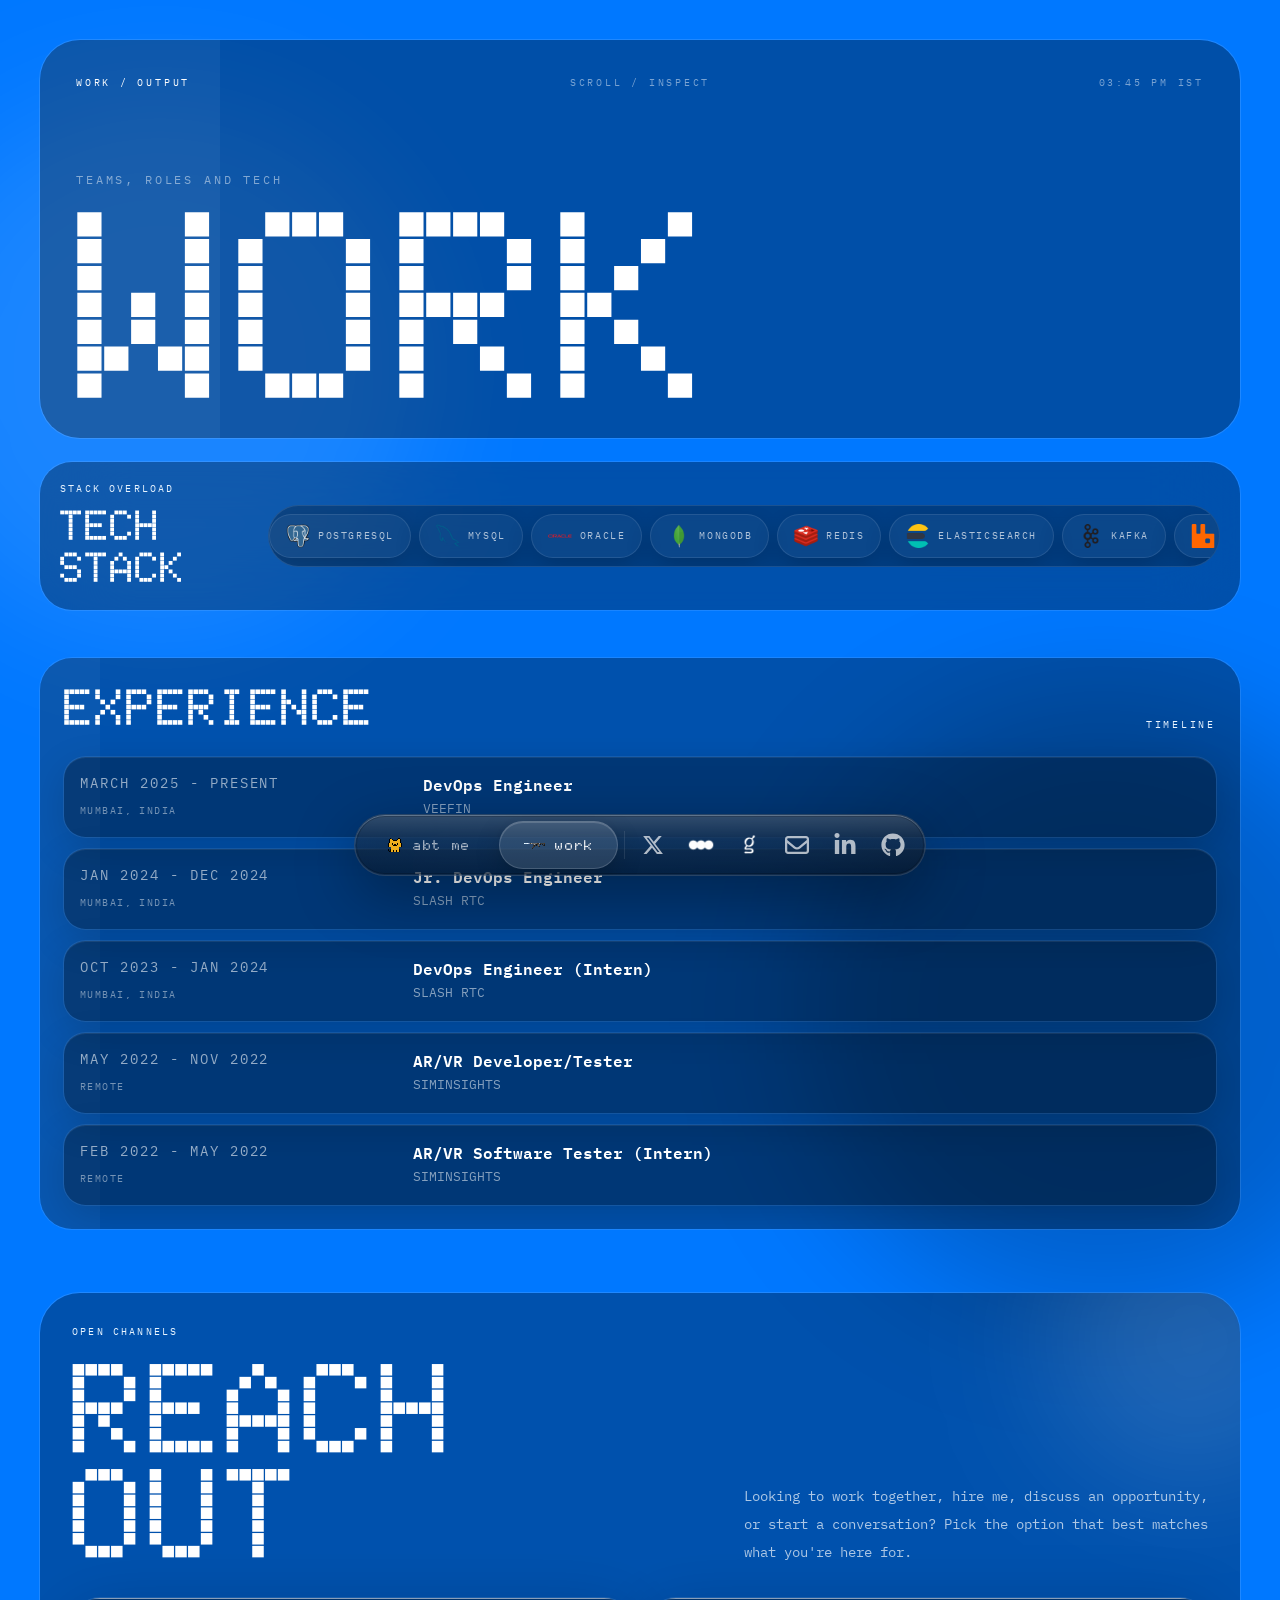
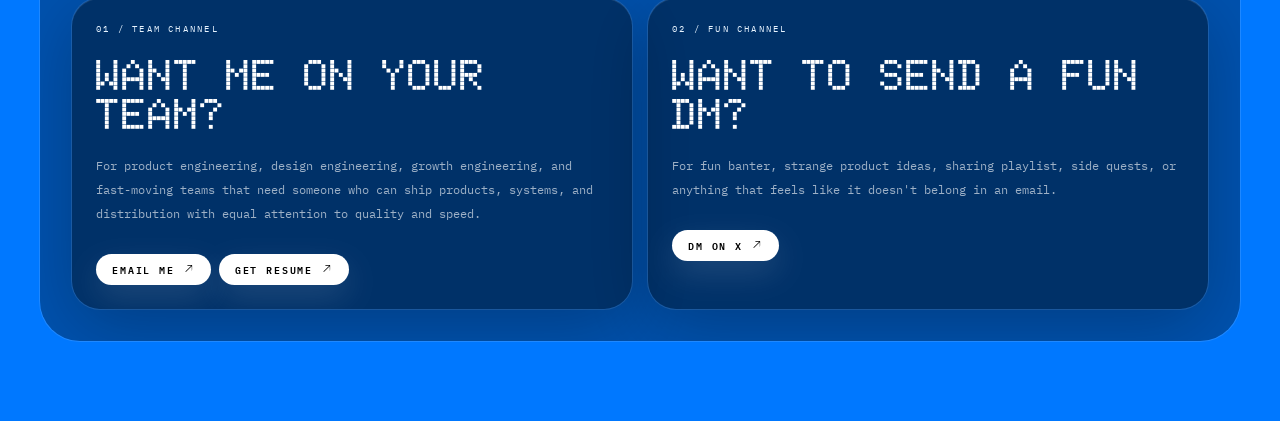
==== commit bff2139d: "first commit init" ====
--- a/work.html
+++ b/work.html
@@ -1,5 +1,5 @@
 <!DOCTYPE html><html lang="en">
-<head><meta charSet="utf-8"/><meta name="viewport" content="width=device-width, initial-scale=1"/><title>Saurabh Jadhav</title><link rel="preconnect" href="https://fonts.googleapis.com/"/><link rel="preconnect" href="https://fonts.gstatic.com/" crossorigin="anonymous"/><link rel="stylesheet" href="https://fonts.googleapis.com/css2?family=Doto:wght@400..900&amp;family=IBM+Plex+Mono:wght@400;500;600&amp;family=Lora:wght@500;600;700&amp;family=Tektur:wght@500;600;700;800&amp;display=swap"/><link rel="icon" type="image/png" sizes="64x64" href="favicon.png"/><link rel="shortcut icon" href="favicon.ico"/><link rel="stylesheet" href="assets/tailwind-BLJyI5Uo.css"/></head><body><main class="bg-ink text-white"><header class="pointer-events-none fixed inset-x-0 bottom-[calc(0.75rem+env(safe-area-inset-bottom))] z-30 flex w-full justify-center px-2 transition-transform duration-300 ease-out sm:bottom-6 sm:px-3 translate-y-0" data-site-nav="true"><div class="pointer-events-auto relative max-w-[calc(100vw-1rem)] overflow-hidden rounded-full border border-white/14 bg-[rgba(10,12,17,0.42)] p-1 shadow-nav-glass backdrop-blur-2xl sm:max-w-full sm:p-1.5"><span aria-hidden="true" class="pointer-events-none absolute inset-0 rounded-full bg-[linear-gradient(180deg,rgba(255,255,255,0.18),rgba(255,255,255,0.045)_42%,rgba(0,0,0,0.12))]"></span><span aria-hidden="true" class="pointer-events-none absolute inset-px rounded-full border border-black/18"></span><nav aria-label="Primary" class="relative flex max-w-full items-center justify-start gap-1 overflow-x-auto [-ms-overflow-style:none] [scrollbar-width:none] sm:justify-center sm:gap-1.5 sm:overflow-visible [&amp;::-webkit-scrollbar]:hidden"><div class="relative flex shrink-0 items-center justify-center gap-0.5 sm:gap-1"><a href="index.html#about" class="relative z-10 min-w-[4.65rem] shrink-0 rounded-full px-2.5 py-2.5 text-center font-doto text-[10px] font-black tracking-[0.06em] outline-none focus-visible:ring-1 focus-visible:ring-white/30 sm:min-w-[7rem] sm:px-6 sm:py-3 sm:text-[14px] sm:tracking-[0.12em] text-white/70" tabindex="0"><span class="relative z-10 flex items-center justify-center gap-1.5 sm:gap-2"><img src="./assets/cat.png" alt="Pixel Heart" class="h-4 w-4 shrink-0 sm:h-4 sm:w-3 [image-rendering:pixelated]">abt me</span></a><a href="work.html" class="relative z-10 min-w-[4.65rem] shrink-0 rounded-full px-2.5 py-2.5 text-center font-doto text-[10px] font-black tracking-[0.06em] outline-none focus-visible:ring-1 focus-visible:ring-white/30 sm:min-w-[7rem] sm:px-6 sm:py-3 sm:text-[14px] sm:tracking-[0.12em] text-white" tabindex="0"><span class="absolute inset-0 -z-10 rounded-full border border-white/16 bg-white/12 shadow-[inset_0_1px_0_rgba(255,255,255,0.16),0_8px_24px_rgba(0,0,0,0.22)]"></span><span class="relative z-10 flex items-center justify-center gap-1.5 sm:gap-2"><img src="./assets/pc.png" alt="" aria-hidden="true" class="h-4 w-4 shrink-0 sm:h-4 sm:w-4" style="image-rendering:pixelated"/>work</span></a></div><span aria-hidden="true" class="h-7 w-px shrink-0 bg-white/10"></span><div class="flex shrink-0 items-center gap-0.5 pr-0.5 sm:gap-1 sm:pr-1"><a aria-label="X" class="flex h-9 w-9 shrink-0 items-center justify-center rounded-full text-white/68 transition-colors duration-150 hover:text-white sm:h-11 sm:w-11" href="https://x.com/sauwurabh" rel="noreferrer" target="_blank"><svg stroke="currentColor" fill="currentColor" stroke-width="0" viewBox="0 0 512 512" class="h-5 w-5 sm:h-5.5 sm:w-5.5" height="1em" width="1em" xmlns="http://www.w3.org/2000/svg"><path d="M389.2 48h70.6L305.6 224.2 487 464H345L233.7 318.6 106.5 464H35.8L200.7 275.5 26.8 48H172.4L272.9 180.9 389.2 48zM364.4 421.8h39.1L151.1 88h-42L364.4 421.8z"></path></svg></a><a aria-label="Instagram" class="flex h-9 w-9 shrink-0 items-center justify-center rounded-full text-white/68 transition-colors duration-150 hover:text-white sm:h-11 sm:w-11" href="https://www.instagram.com/sauwurabh/" rel="noreferrer" target="_blank"><svg stroke="currentColor" fill="currentColor" stroke-width="0" viewBox="0 0 448 512" class="h-6 w-6 sm:h-7 sm:w-7" height="1em" width="1em" xmlns="http://www.w3.org/2000/svg"><path d="M224.1 141c-63.6 0-114.9 51.3-114.9 114.9s51.3 114.9 114.9 114.9S339 319.5 339 255.9 287.7 141 224.1 141zm0 189.6c-41.1 0-74.7-33.5-74.7-74.7s33.5-74.7 74.7-74.7 74.7 33.5 74.7 74.7-33.6 74.7-74.7 74.7zm146.4-194.3c0 14.9-12 26.8-26.8 26.8-14.9 0-26.8-12-26.8-26.8s12-26.8 26.8-26.8 26.8 12 26.8 26.8zm76.1 27.2c-1.7-35.9-9.9-67.7-36.2-93.9-26.2-26.2-58-34.4-93.9-36.2-37-2.1-147.9-2.1-184.9 0-35.8 1.7-67.6 9.9-93.9 36.1s-34.4 58-36.2 93.9c-2.1 37-2.1 147.9 0 184.9 1.7 35.9 9.9 67.7 36.2 93.9s58 34.4 93.9 36.2c37 2.1 147.9 2.1 184.9 0 35.9-1.7 67.7-9.9 93.9-36.2 26.2-26.2 34.4-58 36.2-93.9 2.1-37 2.1-147.8 0-184.8zM398.8 388c-7.8 19.6-22.9 34.7-42.6 42.6-29.5 11.7-99.5 9-132.1 9s-102.7 2.6-132.1-9c-19.6-7.8-34.7-22.9-42.6-42.6-11.7-29.5-9-99.5-9-132.1s-2.6-102.7 9-132.1c7.8-19.6 22.9-34.7 42.6-42.6 29.5-11.7 99.5-9 132.1-9s102.7-2.6 132.1 9c19.6 7.8 34.7 22.9 42.6 42.6 11.7 29.5 9 99.5 9 132.1s2.7 102.7-9 132.1z"></path></svg></a><a aria-label="Mail" class="flex h-9 w-9 shrink-0 items-center justify-center rounded-full text-white/68 transition-colors duration-150 hover:text-white sm:h-11 sm:w-11" href="https://mail.google.com/mail/?view=cm&amp;fs=1&amp;to=saurabh9work%40gmail.com" rel="noreferrer" target="_blank"><svg stroke="currentColor" fill="currentColor" stroke-width="0" viewBox="0 0 512 512" class="h-5 w-5 sm:h-6 sm:w-6" height="1em" width="1em" xmlns="http://www.w3.org/2000/svg"><path d="M64 112c-8.8 0-16 7.2-16 16l0 22.1L220.5 291.7c20.7 17 50.4 17 71.1 0L464 150.1l0-22.1c0-8.8-7.2-16-16-16L64 112zM48 212.2L48 384c0 8.8 7.2 16 16 16l384 0c8.8 0 16-7.2 16-16l0-171.8L322 328.8c-38.4 31.5-93.7 31.5-132 0L48 212.2zM0 128C0 92.7 28.7 64 64 64l384 0c35.3 0 64 28.7 64 64l0 256c0 35.3-28.7 64-64 64L64 448c-35.3 0-64-28.7-64-64L0 128z"></path></svg></a><a aria-label="LinkedIn" class="flex h-9 w-9 shrink-0 items-center justify-center rounded-full text-white/68 transition-colors duration-150 hover:text-white sm:h-11 sm:w-11" href="https://www.linkedin.com/in/saurabh--jadhav/" rel="noreferrer" target="_blank"><svg stroke="currentColor" fill="currentColor" stroke-width="0" viewBox="0 0 448 512" class="h-5 w-5 sm:h-6 sm:w-6" height="1em" width="1em" xmlns="http://www.w3.org/2000/svg"><path d="M100.28 448H7.4V148.9h92.88zM53.79 108.1C24.09 108.1 0 83.5 0 53.8a53.79 53.79 0 0 1 107.58 0c0 29.7-24.1 54.3-53.79 54.3zM447.9 448h-92.68V302.4c0-34.7-.7-79.2-48.29-79.2-48.29 0-55.69 37.7-55.69 76.7V448h-92.78V148.9h89.08v40.8h1.3c12.4-23.5 42.69-48.3 87.88-48.3 94 0 111.28 61.9 111.28 142.3V448z"></path></svg></a><a aria-label="GitHub" class="flex h-9 w-9 shrink-0 items-center justify-center rounded-full text-white/68 transition-colors duration-150 hover:text-white sm:h-11 sm:w-11" href="https://github.com/saurabh-jadhav-09" rel="noreferrer" target="_blank"><svg stroke="currentColor" fill="currentColor" stroke-width="0" viewBox="0 0 496 512" class="h-5 w-5 sm:h-6 sm:w-6" height="1em" width="1em" xmlns="http://www.w3.org/2000/svg"><path d="M165.9 397.4c0 2-2.3 3.6-5.2 3.6-3.3.3-5.6-1.3-5.6-3.6 0-2 2.3-3.6 5.2-3.6 3-.3 5.6 1.3 5.6 3.6zm-31.1-4.5c-.7 2 1.3 4.3 4.3 4.9 2.6 1 5.6 0 6.2-2s-1.3-4.3-4.3-5.2c-2.6-.7-5.5.3-6.2 2.3zm44.2-1.7c-2.9.7-4.9 2.6-4.6 4.9.3 2 2.9 3.3 5.9 2.6 2.9-.7 4.9-2.6 4.6-4.6-.3-1.9-3-3.2-5.9-2.9zM244.8 8C106.1 8 0 113.3 0 252c0 110.9 69.8 205.8 169.5 239.2 12.8 2.3 17.3-5.6 17.3-12.1 0-6.2-.3-40.4-.3-61.4 0 0-70 15-84.7-29.8 0 0-11.4-29.1-27.8-36.6 0 0-22.9-15.7 1.6-15.4 0 0 24.9 2 38.6 25.8 21.9 38.6 58.6 27.5 72.9 20.9 2.3-16 8.8-27.1 16-33.7-55.9-6.2-112.3-14.3-112.3-110.5 0-27.5 7.6-41.3 23.6-58.9-2.6-6.5-11.1-33.3 2.6-67.9 20.9-6.5 69 27 69 27 20-5.6 41.5-8.5 62.8-8.5s42.8 2.9 62.8 8.5c0 0 48.1-33.6 69-27 13.7 34.7 5.2 61.4 2.6 67.9 16 17.7 25.8 31.5 25.8 58.9 0 96.5-58.9 104.2-114.8 110.5 9.2 7.9 17 22.9 17 46.4 0 33.7-.3 75.4-.3 83.6 0 6.5 4.6 14.4 17.3 12.1C428.2 457.8 496 362.9 496 252 496 113.3 383.5 8 244.8 8zM97.2 352.9c-1.3 1-1 3.3.7 5.2 1.6 1.6 3.9 2.3 5.2 1 1.3-1 1-3.3-.7-5.2-1.6-1.6-3.9-2.3-5.2-1zm-10.8-8.1c-.7 1.3.3 2.9 2.3 3.9 1.6 1 3.6.7 4.3-.7.7-1.3-.3-2.9-2.3-3.9-2-.6-3.6-.3-4.3.7zm32.4 35.6c-1.6 1.3-1 4.3 1.3 6.2 2.3 2.3 5.2 2.6 6.5 1 1.3-1.3.7-4.3-1.3-6.2-2.2-2.3-5.2-2.6-6.5-1zm-11.4-14.7c-1.6 1-1.6 3.6 0 5.9 1.6 2.3 4.3 3.3 5.6 2.3 1.6-1.3 1.6-3.9 0-6.2-1.4-2.3-4-3.3-5.6-2z"></path></svg></a></div></nav></div></header><section id="projects" class="relative isolate min-h-screen overflow-hidden bg-[#0078FF] text-fog work-electric-blue [--ledger-accent:#0078FF]"><div aria-hidden="true" class="pointer-events-none absolute -left-28 top-24 -z-10 h-[34rem] w-[34rem] rounded-full bg-white/10 blur-3xl"></div><div aria-hidden="true" class="pointer-events-none absolute -right-32 top-[44rem] -z-10 h-[38rem] w-[38rem] rounded-full bg-theme-black/20 blur-3xl"></div><div class="mx-auto min-h-screen w-full max-w-[1460px] px-4 py-6 pb-[calc(var(--site-nav-height)+2rem+env(safe-area-inset-bottom))] sm:px-8 sm:py-8 lg:px-10 lg:py-10 relative z-10"><div class="motion-safe:animate-work-reveal"><header class="relative isolate overflow-hidden rounded-[2rem] bg-theme-black/34 p-5 shadow-[0_28px_100px_rgba(0,0,0,0.30),0_0_70px_rgba(0,120,255,0.20),inset_0_1px_0_rgba(255,255,255,0.14)] ring-1 ring-white/12 backdrop-blur-2xl motion-safe:animate-glass-breathe motion-safe:[animation-delay:-1.1s] motion-safe:[animation-duration:12.5s] sm:p-7 lg:rounded-[2.5rem] lg:p-9"><div aria-hidden="true" class="pointer-events-none absolute inset-y-0 -z-10 w-1/2 motion-safe:animate-glass-sheen left-[-35%] bg-white/[0.045] motion-safe:[animation-delay:-2.4s] motion-safe:[animation-duration:10.2s]"></div><div class="grid gap-2 font-mono text-[0.56rem] uppercase tracking-[0.18em] text-white/48 sm:grid-cols-3 sm:items-start sm:gap-3 sm:text-[0.62rem] sm:tracking-[0.28em]"><p class="text-white">work / output</p><p class="hidden text-center sm:block">scroll / inspect</p><p class="sm:text-right"><span>03:45 pm</span> IST</p></div><div class="pt-12 sm:pt-16 lg:pt-20"><p class="motion-safe:animate-work-reveal font-mono text-[0.64rem] uppercase tracking-[0.16em] text-white/48 sm:text-[0.74rem] sm:tracking-[0.24em]">teams, roles and tech</p><h1 class="mt-5 motion-safe:animate-work-reveal font-doto text-[clamp(4.2rem,21vw,19rem)] font-black uppercase leading-[0.72] tracking-section text-white [animation-delay:90ms] sm:text-[clamp(5.8rem,21vw,19rem)]">work</h1></div></header></div><div class="py-4 lg:py-6"><section class="relative isolate overflow-hidden rounded-[2rem] bg-theme-black/32 p-5 shadow-[0_24px_90px_rgba(0,0,0,0.26),0_0_52px_rgba(0,120,255,0.14),inset_0_1px_0_rgba(255,255,255,0.12)] ring-1 ring-white/10 backdrop-blur-2xl motion-safe:animate-glass-breathe sm:p-6 group/stack !p-4 sm:!p-5"><div aria-hidden="true" class="absolute inset-0 -z-10 opacity-45 [background:radial-gradient(circle_at_16%_14%,rgba(255,255,255,.08),transparent_28%),radial-gradient(circle_at_86%_60%,rgba(0,120,255,.13),transparent_36%)]"></div><div class="grid gap-4 lg:grid-cols-[12rem_minmax(0,1fr)] lg:items-center"><div><p class="font-mono text-[0.56rem] uppercase tracking-[0.22em] text-accent sm:text-[0.62rem]">stack overload</p><h2 class="mt-2 font-doto text-[2rem] font-black uppercase leading-none tracking-section text-white sm:text-[2.65rem]">tech stack</h2></div><div class="min-w-0 space-y-2"><div class="relative overflow-hidden rounded-full border border-white/10 bg-theme-black/24"><div class="flex w-max transform-gpu gap-2 py-2 will-change-transform motion-safe:animate-stack-marquee motion-reduce:animate-none"><span class="flex h-10 items-center gap-2 rounded-full border px-3 font-mono text-[0.58rem] uppercase tracking-[0.16em] shadow-[0_10px_26px_rgba(0,0,0,0.18)] sm:h-11 sm:px-4 sm:text-[0.62rem] border-white/10 bg-white/[0.045] text-white/68"><img src="./assets/tech_icons/PostgresSQL.png" alt="" class="h-5 w-5 shrink-0 object-contain sm:h-6 sm:w-6">PostgreSQL</span><span class="flex h-10 items-center gap-2 rounded-full border px-3 font-mono text-[0.58rem] uppercase tracking-[0.16em] shadow-[0_10px_26px_rgba(0,0,0,0.18)] sm:h-11 sm:px-4 sm:text-[0.62rem] border-white/10 bg-white/[0.045] text-white/68"><img src="./assets/tech_icons/MySQL.png" alt="" class="h-5 w-5 shrink-0 object-contain sm:h-6 sm:w-6">MySQL</span><span class="flex h-10 items-center gap-2 rounded-full border px-3 font-mono text-[0.58rem] uppercase tracking-[0.16em] shadow-[0_10px_26px_rgba(0,0,0,0.18)] sm:h-11 sm:px-4 sm:text-[0.62rem] border-white/10 bg-white/[0.045] text-white/68"><img src="./assets/tech_icons/Oracle.png" alt="" class="h-5 w-5 shrink-0 object-contain sm:h-6 sm:w-6">Oracle</span><span class="flex h-10 items-center gap-2 rounded-full border px-3 font-mono text-[0.58rem] uppercase tracking-[0.16em] shadow-[0_10px_26px_rgba(0,0,0,0.18)] sm:h-11 sm:px-4 sm:text-[0.62rem] border-white/10 bg-white/[0.045] text-white/68"><img src="./assets/tech_icons/MongoDB.png" alt="" class="h-5 w-5 shrink-0 object-contain sm:h-6 sm:w-6">MongoDB</span><span class="flex h-10 items-center gap-2 rounded-full border px-3 font-mono text-[0.58rem] uppercase tracking-[0.16em] shadow-[0_10px_26px_rgba(0,0,0,0.18)] sm:h-11 sm:px-4 sm:text-[0.62rem] border-white/10 bg-white/[0.045] text-white/68"><img src="./assets/tech_icons/Redis.png" alt="" class="h-5 w-5 shrink-0 object-contain sm:h-6 sm:w-6">Redis</span><span class="flex h-10 items-center gap-2 rounded-full border px-3 font-mono text-[0.58rem] uppercase tracking-[0.16em] shadow-[0_10px_26px_rgba(0,0,0,0.18)] sm:h-11 sm:px-4 sm:text-[0.62rem] border-white/10 bg-white/[0.045] text-white/68"><img src="./assets/tech_icons/Elastic-Search.png" alt="" class="h-5 w-5 shrink-0 object-contain sm:h-6 sm:w-6">Elasticsearch</span><span class="flex h-10 items-center gap-2 rounded-full border px-3 font-mono text-[0.58rem] uppercase tracking-[0.16em] shadow-[0_10px_26px_rgba(0,0,0,0.18)] sm:h-11 sm:px-4 sm:text-[0.62rem] border-white/10 bg-white/[0.045] text-white/68"><img src="./assets/tech_icons/Apache-Kafka.png" alt="" class="h-5 w-5 shrink-0 object-contain sm:h-6 sm:w-6">Kafka</span><span class="flex h-10 items-center gap-2 rounded-full border px-3 font-mono text-[0.58rem] uppercase tracking-[0.16em] shadow-[0_10px_26px_rgba(0,0,0,0.18)] sm:h-11 sm:px-4 sm:text-[0.62rem] border-white/10 bg-white/[0.045] text-white/68"><img src="./assets/tech_icons/RabbitMQ.png" alt="" class="h-5 w-5 shrink-0 object-contain sm:h-6 sm:w-6">RabbitMQ</span><span class="flex h-10 items-center gap-2 rounded-full border px-3 font-mono text-[0.58rem] uppercase tracking-[0.16em] shadow-[0_10px_26px_rgba(0,0,0,0.18)] sm:h-11 sm:px-4 sm:text-[0.62rem] border-white/10 bg-white/[0.045] text-white/68"><img src="./assets/tech_icons/Linux.png" alt="" class="h-5 w-5 shrink-0 object-contain sm:h-6 sm:w-6">Linux</span><span class="flex h-10 items-center gap-2 rounded-full border px-3 font-mono text-[0.58rem] uppercase tracking-[0.16em] shadow-[0_10px_26px_rgba(0,0,0,0.18)] sm:h-11 sm:px-4 sm:text-[0.62rem] border-white/10 bg-white/[0.045] text-white/68"><img src="./assets/tech_icons/Red-Hat.png" alt="" class="h-5 w-5 shrink-0 object-contain sm:h-6 sm:w-6">Red Hat</span><span class="flex h-10 items-center gap-2 rounded-full border px-3 font-mono text-[0.58rem] uppercase tracking-[0.16em] shadow-[0_10px_26px_rgba(0,0,0,0.18)] sm:h-11 sm:px-4 sm:text-[0.62rem] border-white/10 bg-white/[0.045] text-white/68"><img src="./assets/tech_icons/Debian.png" alt="" class="h-5 w-5 shrink-0 object-contain sm:h-6 sm:w-6">Debian</span><span class="flex h-10 items-center gap-2 rounded-full border px-3 font-mono text-[0.58rem] uppercase tracking-[0.16em] shadow-[0_10px_26px_rgba(0,0,0,0.18)] sm:h-11 sm:px-4 sm:text-[0.62rem] border-accent/26 bg-accent/[0.105] text-white"><img src="./assets/tech_icons/AWS.png" alt="" class="h-5 w-5 shrink-0 object-contain sm:h-6 sm:w-6">AWS</span><span class="flex h-10 items-center gap-2 rounded-full border px-3 font-mono text-[0.58rem] uppercase tracking-[0.16em] shadow-[0_10px_26px_rgba(0,0,0,0.18)] sm:h-11 sm:px-4 sm:text-[0.62rem] border-accent/26 bg-accent/[0.105] text-white"><img src="./assets/tech_icons/Azure.png" alt="" class="h-5 w-5 shrink-0 object-contain sm:h-6 sm:w-6">Azure</span><span class="flex h-10 items-center gap-2 rounded-full border px-3 font-mono text-[0.58rem] uppercase tracking-[0.16em] shadow-[0_10px_26px_rgba(0,0,0,0.18)] sm:h-11 sm:px-4 sm:text-[0.62rem] border-accent/26 bg-accent/[0.105] text-white"><img src="./assets/tech_icons/Google-Cloud.png" alt="" class="h-5 w-5 shrink-0 object-contain sm:h-6 sm:w-6">GCP</span><span class="flex h-10 items-center gap-2 rounded-full border px-3 font-mono text-[0.58rem] uppercase tracking-[0.16em] shadow-[0_10px_26px_rgba(0,0,0,0.18)] sm:h-11 sm:px-4 sm:text-[0.62rem] border-accent/26 bg-accent/[0.105] text-white"><img src="./assets/tech_icons/Docker.png" alt="" class="h-5 w-5 shrink-0 object-contain sm:h-6 sm:w-6">Docker</span><span class="flex h-10 items-center gap-2 rounded-full border px-3 font-mono text-[0.58rem] uppercase tracking-[0.16em] shadow-[0_10px_26px_rgba(0,0,0,0.18)] sm:h-11 sm:px-4 sm:text-[0.62rem] border-accent/26 bg-accent/[0.105] text-white"><img src="./assets/tech_icons/Kubernetes.png" alt="" class="h-5 w-5 shrink-0 object-contain sm:h-6 sm:w-6">Kubernetes</span><span class="flex h-10 items-center gap-2 rounded-full border px-3 font-mono text-[0.58rem] uppercase tracking-[0.16em] shadow-[0_10px_26px_rgba(0,0,0,0.18)] sm:h-11 sm:px-4 sm:text-[0.62rem] border-accent/26 bg-accent/[0.105] text-white"><img src="./assets/tech_icons/GitHub.png" alt="" class="h-5 w-5 shrink-0 object-contain sm:h-6 sm:w-6">GitHub</span><span class="flex h-10 items-center gap-2 rounded-full border px-3 font-mono text-[0.58rem] uppercase tracking-[0.16em] shadow-[0_10px_26px_rgba(0,0,0,0.18)] sm:h-11 sm:px-4 sm:text-[0.62rem] border-white/10 bg-white/[0.045] text-white/68"><img src="./assets/tech_icons/BitBucket.png" alt="" class="h-5 w-5 shrink-0 object-contain sm:h-6 sm:w-6">Bitbucket</span><span class="flex h-10 items-center gap-2 rounded-full border px-3 font-mono text-[0.58rem] uppercase tracking-[0.16em] shadow-[0_10px_26px_rgba(0,0,0,0.18)] sm:h-11 sm:px-4 sm:text-[0.62rem] border-white/10 bg-white/[0.045] text-white/68"><img src="./assets/tech_icons/Jira.png" alt="" class="h-5 w-5 shrink-0 object-contain sm:h-6 sm:w-6">Jira</span><span class="flex h-10 items-center gap-2 rounded-full border px-3 font-mono text-[0.58rem] uppercase tracking-[0.16em] shadow-[0_10px_26px_rgba(0,0,0,0.18)] sm:h-11 sm:px-4 sm:text-[0.62rem] border-accent/26 bg-accent/[0.105] text-white"><img src="./assets/tech_icons/GitHub-Actions.png" alt="" class="h-5 w-5 shrink-0 object-contain sm:h-6 sm:w-6">GitHub Actions</span><span class="flex h-10 items-center gap-2 rounded-full border px-3 font-mono text-[0.58rem] uppercase tracking-[0.16em] shadow-[0_10px_26px_rgba(0,0,0,0.18)] sm:h-11 sm:px-4 sm:text-[0.62rem] border-white/10 bg-white/[0.045] text-white/68"><img src="./assets/tech_icons/Jenkins.png" alt="" class="h-5 w-5 shrink-0 object-contain sm:h-6 sm:w-6">Jenkins</span><span class="flex h-10 items-center gap-2 rounded-full border px-3 font-mono text-[0.58rem] uppercase tracking-[0.16em] shadow-[0_10px_26px_rgba(0,0,0,0.18)] sm:h-11 sm:px-4 sm:text-[0.62rem] border-white/10 bg-white/[0.045] text-white/68"><img src="./assets/tech_icons/Ansible.png" alt="" class="h-5 w-5 shrink-0 object-contain sm:h-6 sm:w-6">Ansible</span><span class="flex h-10 items-center gap-2 rounded-full border px-3 font-mono text-[0.58rem] uppercase tracking-[0.16em] shadow-[0_10px_26px_rgba(0,0,0,0.18)] sm:h-11 sm:px-4 sm:text-[0.62rem] border-white/10 bg-white/[0.045] text-white/68"><img src="./assets/tech_icons/Prometheus.png" alt="" class="h-5 w-5 shrink-0 object-contain sm:h-6 sm:w-6">Prometheus</span><span class="flex h-10 items-center gap-2 rounded-full border px-3 font-mono text-[0.58rem] uppercase tracking-[0.16em] shadow-[0_10px_26px_rgba(0,0,0,0.18)] sm:h-11 sm:px-4 sm:text-[0.62rem] border-white/10 bg-white/[0.045] text-white/68"><span class="grid h-6 min-w-6 place-items-center rounded-md bg-white/12 px-1.5 font-doto text-[0.68rem] font-black uppercase text-white">Al</span>Alertmanager</span><span class="flex h-10 items-center gap-2 rounded-full border px-3 font-mono text-[0.58rem] uppercase tracking-[0.16em] shadow-[0_10px_26px_rgba(0,0,0,0.18)] sm:h-11 sm:px-4 sm:text-[0.62rem] border-white/10 bg-white/[0.045] text-white/68"><img src="./assets/tech_icons/Grafana.png" alt="" class="h-5 w-5 shrink-0 object-contain sm:h-6 sm:w-6">Grafana</span><span class="flex h-10 items-center gap-2 rounded-full border px-3 font-mono text-[0.58rem] uppercase tracking-[0.16em] shadow-[0_10px_26px_rgba(0,0,0,0.18)] sm:h-11 sm:px-4 sm:text-[0.62rem] border-white/10 bg-white/[0.045] text-white/68"><img src="./assets/tech_icons/OpenTelemetry.png" alt="" class="h-5 w-5 shrink-0 object-contain sm:h-6 sm:w-6">OpenTelemetry</span><span class="flex h-10 items-center gap-2 rounded-full border px-3 font-mono text-[0.58rem] uppercase tracking-[0.16em] shadow-[0_10px_26px_rgba(0,0,0,0.18)] sm:h-11 sm:px-4 sm:text-[0.62rem] border-white/10 bg-white/[0.045] text-white/68"><img src="./assets/tech_icons/Kibana.png" alt="" class="h-5 w-5 shrink-0 object-contain sm:h-6 sm:w-6">Kibana</span><span class="flex h-10 items-center gap-2 rounded-full border px-3 font-mono text-[0.58rem] uppercase tracking-[0.16em] shadow-[0_10px_26px_rgba(0,0,0,0.18)] sm:h-11 sm:px-4 sm:text-[0.62rem] border-white/10 bg-white/[0.045] text-white/68"><img src="./assets/tech_icons/Bash.png" alt="" class="h-5 w-5 shrink-0 object-contain sm:h-6 sm:w-6">Bash</span><span class="flex h-10 items-center gap-2 rounded-full border px-3 font-mono text-[0.58rem] uppercase tracking-[0.16em] shadow-[0_10px_26px_rgba(0,0,0,0.18)] sm:h-11 sm:px-4 sm:text-[0.62rem] border-accent/26 bg-accent/[0.105] text-white"><img src="./assets/tech_icons/Python.png" alt="" class="h-5 w-5 shrink-0 object-contain sm:h-6 sm:w-6">Python</span><span class="flex h-10 items-center gap-2 rounded-full border px-3 font-mono text-[0.58rem] uppercase tracking-[0.16em] shadow-[0_10px_26px_rgba(0,0,0,0.18)] sm:h-11 sm:px-4 sm:text-[0.62rem] border-white/10 bg-white/[0.045] text-white/68"><img src="./assets/tech_icons/SonarQube.png" alt="" class="h-5 w-5 shrink-0 object-contain sm:h-6 sm:w-6">SonarQube</span><span class="flex h-10 items-center gap-2 rounded-full border px-3 font-mono text-[0.58rem] uppercase tracking-[0.16em] shadow-[0_10px_26px_rgba(0,0,0,0.18)] sm:h-11 sm:px-4 sm:text-[0.62rem] border-white/10 bg-white/[0.045] text-white/68"><img src="./assets/tech_icons/PostgresSQL.png" alt="" class="h-5 w-5 shrink-0 object-contain sm:h-6 sm:w-6">PostgreSQL</span><span class="flex h-10 items-center gap-2 rounded-full border px-3 font-mono text-[0.58rem] uppercase tracking-[0.16em] shadow-[0_10px_26px_rgba(0,0,0,0.18)] sm:h-11 sm:px-4 sm:text-[0.62rem] border-white/10 bg-white/[0.045] text-white/68"><img src="./assets/tech_icons/MySQL.png" alt="" class="h-5 w-5 shrink-0 object-contain sm:h-6 sm:w-6">MySQL</span><span class="flex h-10 items-center gap-2 rounded-full border px-3 font-mono text-[0.58rem] uppercase tracking-[0.16em] shadow-[0_10px_26px_rgba(0,0,0,0.18)] sm:h-11 sm:px-4 sm:text-[0.62rem] border-white/10 bg-white/[0.045] text-white/68"><img src="./assets/tech_icons/Oracle.png" alt="" class="h-5 w-5 shrink-0 object-contain sm:h-6 sm:w-6">Oracle</span><span class="flex h-10 items-center gap-2 rounded-full border px-3 font-mono text-[0.58rem] uppercase tracking-[0.16em] shadow-[0_10px_26px_rgba(0,0,0,0.18)] sm:h-11 sm:px-4 sm:text-[0.62rem] border-white/10 bg-white/[0.045] text-white/68"><img src="./assets/tech_icons/MongoDB.png" alt="" class="h-5 w-5 shrink-0 object-contain sm:h-6 sm:w-6">MongoDB</span><span class="flex h-10 items-center gap-2 rounded-full border px-3 font-mono text-[0.58rem] uppercase tracking-[0.16em] shadow-[0_10px_26px_rgba(0,0,0,0.18)] sm:h-11 sm:px-4 sm:text-[0.62rem] border-white/10 bg-white/[0.045] text-white/68"><img src="./assets/tech_icons/Redis.png" alt="" class="h-5 w-5 shrink-0 object-contain sm:h-6 sm:w-6">Redis</span><span class="flex h-10 items-center gap-2 rounded-full border px-3 font-mono text-[0.58rem] uppercase tracking-[0.16em] shadow-[0_10px_26px_rgba(0,0,0,0.18)] sm:h-11 sm:px-4 sm:text-[0.62rem] border-white/10 bg-white/[0.045] text-white/68"><img src="./assets/tech_icons/Elastic-Search.png" alt="" class="h-5 w-5 shrink-0 object-contain sm:h-6 sm:w-6">Elasticsearch</span><span class="flex h-10 items-center gap-2 rounded-full border px-3 font-mono text-[0.58rem] uppercase tracking-[0.16em] shadow-[0_10px_26px_rgba(0,0,0,0.18)] sm:h-11 sm:px-4 sm:text-[0.62rem] border-white/10 bg-white/[0.045] text-white/68"><img src="./assets/tech_icons/Apache-Kafka.png" alt="" class="h-5 w-5 shrink-0 object-contain sm:h-6 sm:w-6">Kafka</span><span class="flex h-10 items-center gap-2 rounded-full border px-3 font-mono text-[0.58rem] uppercase tracking-[0.16em] shadow-[0_10px_26px_rgba(0,0,0,0.18)] sm:h-11 sm:px-4 sm:text-[0.62rem] border-white/10 bg-white/[0.045] text-white/68"><img src="./assets/tech_icons/RabbitMQ.png" alt="" class="h-5 w-5 shrink-0 object-contain sm:h-6 sm:w-6">RabbitMQ</span><span class="flex h-10 items-center gap-2 rounded-full border px-3 font-mono text-[0.58rem] uppercase tracking-[0.16em] shadow-[0_10px_26px_rgba(0,0,0,0.18)] sm:h-11 sm:px-4 sm:text-[0.62rem] border-white/10 bg-white/[0.045] text-white/68"><img src="./assets/tech_icons/Linux.png" alt="" class="h-5 w-5 shrink-0 object-contain sm:h-6 sm:w-6">Linux</span><span class="flex h-10 items-center gap-2 rounded-full border px-3 font-mono text-[0.58rem] uppercase tracking-[0.16em] shadow-[0_10px_26px_rgba(0,0,0,0.18)] sm:h-11 sm:px-4 sm:text-[0.62rem] border-white/10 bg-white/[0.045] text-white/68"><img src="./assets/tech_icons/Red-Hat.png" alt="" class="h-5 w-5 shrink-0 object-contain sm:h-6 sm:w-6">Red Hat</span><span class="flex h-10 items-center gap-2 rounded-full border px-3 font-mono text-[0.58rem] uppercase tracking-[0.16em] shadow-[0_10px_26px_rgba(0,0,0,0.18)] sm:h-11 sm:px-4 sm:text-[0.62rem] border-white/10 bg-white/[0.045] text-white/68"><img src="./assets/tech_icons/Debian.png" alt="" class="h-5 w-5 shrink-0 object-contain sm:h-6 sm:w-6">Debian</span><span class="flex h-10 items-center gap-2 rounded-full border px-3 font-mono text-[0.58rem] uppercase tracking-[0.16em] shadow-[0_10px_26px_rgba(0,0,0,0.18)] sm:h-11 sm:px-4 sm:text-[0.62rem] border-accent/26 bg-accent/[0.105] text-white"><img src="./assets/tech_icons/AWS.png" alt="" class="h-5 w-5 shrink-0 object-contain sm:h-6 sm:w-6">AWS</span><span class="flex h-10 items-center gap-2 rounded-full border px-3 font-mono text-[0.58rem] uppercase tracking-[0.16em] shadow-[0_10px_26px_rgba(0,0,0,0.18)] sm:h-11 sm:px-4 sm:text-[0.62rem] border-accent/26 bg-accent/[0.105] text-white"><img src="./assets/tech_icons/Azure.png" alt="" class="h-5 w-5 shrink-0 object-contain sm:h-6 sm:w-6">Azure</span><span class="flex h-10 items-center gap-2 rounded-full border px-3 font-mono text-[0.58rem] uppercase tracking-[0.16em] shadow-[0_10px_26px_rgba(0,0,0,0.18)] sm:h-11 sm:px-4 sm:text-[0.62rem] border-accent/26 bg-accent/[0.105] text-white"><img src="./assets/tech_icons/Google-Cloud.png" alt="" class="h-5 w-5 shrink-0 object-contain sm:h-6 sm:w-6">GCP</span><span class="flex h-10 items-center gap-2 rounded-full border px-3 font-mono text-[0.58rem] uppercase tracking-[0.16em] shadow-[0_10px_26px_rgba(0,0,0,0.18)] sm:h-11 sm:px-4 sm:text-[0.62rem] border-accent/26 bg-accent/[0.105] text-white"><img src="./assets/tech_icons/Docker.png" alt="" class="h-5 w-5 shrink-0 object-contain sm:h-6 sm:w-6">Docker</span><span class="flex h-10 items-center gap-2 rounded-full border px-3 font-mono text-[0.58rem] uppercase tracking-[0.16em] shadow-[0_10px_26px_rgba(0,0,0,0.18)] sm:h-11 sm:px-4 sm:text-[0.62rem] border-accent/26 bg-accent/[0.105] text-white"><img src="./assets/tech_icons/Kubernetes.png" alt="" class="h-5 w-5 shrink-0 object-contain sm:h-6 sm:w-6">Kubernetes</span><span class="flex h-10 items-center gap-2 rounded-full border px-3 font-mono text-[0.58rem] uppercase tracking-[0.16em] shadow-[0_10px_26px_rgba(0,0,0,0.18)] sm:h-11 sm:px-4 sm:text-[0.62rem] border-accent/26 bg-accent/[0.105] text-white"><img src="./assets/tech_icons/GitHub.png" alt="" class="h-5 w-5 shrink-0 object-contain sm:h-6 sm:w-6">GitHub</span><span class="flex h-10 items-center gap-2 rounded-full border px-3 font-mono text-[0.58rem] uppercase tracking-[0.16em] shadow-[0_10px_26px_rgba(0,0,0,0.18)] sm:h-11 sm:px-4 sm:text-[0.62rem] border-white/10 bg-white/[0.045] text-white/68"><img src="./assets/tech_icons/BitBucket.png" alt="" class="h-5 w-5 shrink-0 object-contain sm:h-6 sm:w-6">Bitbucket</span><span class="flex h-10 items-center gap-2 rounded-full border px-3 font-mono text-[0.58rem] uppercase tracking-[0.16em] shadow-[0_10px_26px_rgba(0,0,0,0.18)] sm:h-11 sm:px-4 sm:text-[0.62rem] border-white/10 bg-white/[0.045] text-white/68"><img src="./assets/tech_icons/Jira.png" alt="" class="h-5 w-5 shrink-0 object-contain sm:h-6 sm:w-6">Jira</span><span class="flex h-10 items-center gap-2 rounded-full border px-3 font-mono text-[0.58rem] uppercase tracking-[0.16em] shadow-[0_10px_26px_rgba(0,0,0,0.18)] sm:h-11 sm:px-4 sm:text-[0.62rem] border-accent/26 bg-accent/[0.105] text-white"><img src="./assets/tech_icons/GitHub-Actions.png" alt="" class="h-5 w-5 shrink-0 object-contain sm:h-6 sm:w-6">GitHub Actions</span><span class="flex h-10 items-center gap-2 rounded-full border px-3 font-mono text-[0.58rem] uppercase tracking-[0.16em] shadow-[0_10px_26px_rgba(0,0,0,0.18)] sm:h-11 sm:px-4 sm:text-[0.62rem] border-white/10 bg-white/[0.045] text-white/68"><img src="./assets/tech_icons/Jenkins.png" alt="" class="h-5 w-5 shrink-0 object-contain sm:h-6 sm:w-6">Jenkins</span><span class="flex h-10 items-center gap-2 rounded-full border px-3 font-mono text-[0.58rem] uppercase tracking-[0.16em] shadow-[0_10px_26px_rgba(0,0,0,0.18)] sm:h-11 sm:px-4 sm:text-[0.62rem] border-white/10 bg-white/[0.045] text-white/68"><img src="./assets/tech_icons/Ansible.png" alt="" class="h-5 w-5 shrink-0 object-contain sm:h-6 sm:w-6">Ansible</span><span class="flex h-10 items-center gap-2 rounded-full border px-3 font-mono text-[0.58rem] uppercase tracking-[0.16em] shadow-[0_10px_26px_rgba(0,0,0,0.18)] sm:h-11 sm:px-4 sm:text-[0.62rem] border-white/10 bg-white/[0.045] text-white/68"><img src="./assets/tech_icons/Prometheus.png" alt="" class="h-5 w-5 shrink-0 object-contain sm:h-6 sm:w-6">Prometheus</span><span class="flex h-10 items-center gap-2 rounded-full border px-3 font-mono text-[0.58rem] uppercase tracking-[0.16em] shadow-[0_10px_26px_rgba(0,0,0,0.18)] sm:h-11 sm:px-4 sm:text-[0.62rem] border-white/10 bg-white/[0.045] text-white/68"><span class="grid h-6 min-w-6 place-items-center rounded-md bg-white/12 px-1.5 font-doto text-[0.68rem] font-black uppercase text-white">Al</span>Alertmanager</span><span class="flex h-10 items-center gap-2 rounded-full border px-3 font-mono text-[0.58rem] uppercase tracking-[0.16em] shadow-[0_10px_26px_rgba(0,0,0,0.18)] sm:h-11 sm:px-4 sm:text-[0.62rem] border-white/10 bg-white/[0.045] text-white/68"><img src="./assets/tech_icons/Grafana.png" alt="" class="h-5 w-5 shrink-0 object-contain sm:h-6 sm:w-6">Grafana</span><span class="flex h-10 items-center gap-2 rounded-full border px-3 font-mono text-[0.58rem] uppercase tracking-[0.16em] shadow-[0_10px_26px_rgba(0,0,0,0.18)] sm:h-11 sm:px-4 sm:text-[0.62rem] border-white/10 bg-white/[0.045] text-white/68"><img src="./assets/tech_icons/OpenTelemetry.png" alt="" class="h-5 w-5 shrink-0 object-contain sm:h-6 sm:w-6">OpenTelemetry</span><span class="flex h-10 items-center gap-2 rounded-full border px-3 font-mono text-[0.58rem] uppercase tracking-[0.16em] shadow-[0_10px_26px_rgba(0,0,0,0.18)] sm:h-11 sm:px-4 sm:text-[0.62rem] border-white/10 bg-white/[0.045] text-white/68"><img src="./assets/tech_icons/Kibana.png" alt="" class="h-5 w-5 shrink-0 object-contain sm:h-6 sm:w-6">Kibana</span><span class="flex h-10 items-center gap-2 rounded-full border px-3 font-mono text-[0.58rem] uppercase tracking-[0.16em] shadow-[0_10px_26px_rgba(0,0,0,0.18)] sm:h-11 sm:px-4 sm:text-[0.62rem] border-white/10 bg-white/[0.045] text-white/68"><img src="./assets/tech_icons/Bash.png" alt="" class="h-5 w-5 shrink-0 object-contain sm:h-6 sm:w-6">Bash</span><span class="flex h-10 items-center gap-2 rounded-full border px-3 font-mono text-[0.58rem] uppercase tracking-[0.16em] shadow-[0_10px_26px_rgba(0,0,0,0.18)] sm:h-11 sm:px-4 sm:text-[0.62rem] border-accent/26 bg-accent/[0.105] text-white"><img src="./assets/tech_icons/Python.png" alt="" class="h-5 w-5 shrink-0 object-contain sm:h-6 sm:w-6">Python</span><span class="flex h-10 items-center gap-2 rounded-full border px-3 font-mono text-[0.58rem] uppercase tracking-[0.16em] shadow-[0_10px_26px_rgba(0,0,0,0.18)] sm:h-11 sm:px-4 sm:text-[0.62rem] border-white/10 bg-white/[0.045] text-white/68"><img src="./assets/tech_icons/SonarQube.png" alt="" class="h-5 w-5 shrink-0 object-contain sm:h-6 sm:w-6">SonarQube</span></div></div></div></div></section></div><div class="motion-safe:animate-work-reveal py-4 [animation-delay:220ms] lg:py-6"><section class="relative isolate overflow-hidden rounded-[2rem] bg-theme-black/32 p-5 shadow-[0_24px_90px_rgba(0,0,0,0.26),0_0_52px_rgba(0,120,255,0.14),inset_0_1px_0_rgba(255,255,255,0.12)] ring-1 ring-white/10 backdrop-blur-2xl motion-safe:animate-glass-breathe sm:p-6 motion-safe:[animation-delay:-3.7s] motion-safe:[animation-duration:12.9s]"><div aria-hidden="true" class="pointer-events-none absolute inset-y-0 -z-10 w-1/2 motion-safe:animate-glass-sheen left-[-45%] bg-white/[0.035] motion-safe:[animation-delay:-7.1s] motion-safe:[animation-duration:12.4s]"></div><div class="flex items-end justify-between gap-4"><h2 class="font-doto text-[1.9rem] font-black uppercase leading-none tracking-section text-white sm:text-[3.2rem]">Experience</h2><p class="font-mono text-[0.58rem] uppercase tracking-[0.2em] text-accent sm:text-[0.62rem] sm:tracking-[0.28em]">timeline</p></div><div class="mt-6 grid gap-3"><article class="grid gap-3 rounded-[1.35rem] bg-theme-black/32 px-4 py-4 font-mono text-[0.82rem] leading-5 text-white/62 shadow-[0_12px_38px_rgba(0,0,0,0.16),inset_0_1px_0_rgba(255,255,255,0.08)] ring-1 ring-white/8 motion-safe:animate-work-reveal sm:grid-cols-[minmax(13rem,auto)_minmax(0,1fr)] sm:items-center sm:gap-12 lg:gap-16" style="animation-delay:120ms"><div class="sm:pr-10 lg:pr-14"><p class="whitespace-nowrap text-[0.82rem] uppercase tracking-[0.14em] text-white/58 sm:text-[0.88rem]">March 2025 - Present</p><p class="mt-2 text-[0.64rem] uppercase tracking-[0.14em] text-white/46">Mumbai, India</p></div><div class="sm:pl-4 lg:pl-6"><h3 class="font-mono text-[0.96rem] font-semibold text-white sm:text-[1.02rem]">DevOps Engineer</h3><p class="mt-1 text-[0.72rem] uppercase tracking-[0.12em] text-white/52">Veefin</p></div></article><article class="grid gap-3 rounded-[1.35rem] bg-theme-black/32 px-4 py-4 font-mono text-[0.82rem] leading-5 text-white/62 shadow-[0_12px_38px_rgba(0,0,0,0.16),inset_0_1px_0_rgba(255,255,255,0.08)] ring-1 ring-white/8 motion-safe:animate-work-reveal sm:grid-cols-[minmax(13rem,auto)_minmax(0,1fr)] sm:items-center sm:gap-12 lg:gap-16" style="animation-delay:200ms"><div class="sm:pr-10 lg:pr-14"><p class="whitespace-nowrap text-[0.82rem] uppercase tracking-[0.14em] text-white/58 sm:text-[0.88rem]">Jan 2024 - Dec 2024</p><p class="mt-2 text-[0.64rem] uppercase tracking-[0.14em] text-white/46">Mumbai, India</p></div><div class="sm:pl-4 lg:pl-6"><h3 class="font-mono text-[0.96rem] font-semibold text-white sm:text-[1.02rem]">Jr. DevOps Engineer</h3><p class="mt-1 text-[0.72rem] uppercase tracking-[0.12em] text-white/52">Slash RTC</p></div></article><article class="grid gap-3 rounded-[1.35rem] bg-theme-black/32 px-4 py-4 font-mono text-[0.82rem] leading-5 text-white/62 shadow-[0_12px_38px_rgba(0,0,0,0.16),inset_0_1px_0_rgba(255,255,255,0.08)] ring-1 ring-white/8 motion-safe:animate-work-reveal sm:grid-cols-[minmax(13rem,auto)_minmax(0,1fr)] sm:items-center sm:gap-12 lg:gap-16" style="animation-delay:280ms"><div class="sm:pr-10 lg:pr-14"><p class="whitespace-nowrap text-[0.82rem] uppercase tracking-[0.14em] text-white/58 sm:text-[0.88rem]">Oct 2023 - Jan 2024</p><p class="mt-2 text-[0.64rem] uppercase tracking-[0.14em] text-white/46">Mumbai, India</p></div><div class="sm:pl-4 lg:pl-6"><h3 class="font-mono text-[0.96rem] font-semibold text-white sm:text-[1.02rem]">DevOps Engineer (Intern)</h3><p class="mt-1 text-[0.72rem] uppercase tracking-[0.12em] text-white/52">Slash RTC</p></div></article><article class="grid gap-3 rounded-[1.35rem] bg-theme-black/32 px-4 py-4 font-mono text-[0.82rem] leading-5 text-white/62 shadow-[0_12px_38px_rgba(0,0,0,0.16),inset_0_1px_0_rgba(255,255,255,0.08)] ring-1 ring-white/8 motion-safe:animate-work-reveal sm:grid-cols-[minmax(13rem,auto)_minmax(0,1fr)] sm:items-center sm:gap-12 lg:gap-16" style="animation-delay:360ms"><div class="sm:pr-10 lg:pr-14"><p class="whitespace-nowrap text-[0.82rem] uppercase tracking-[0.14em] text-white/58 sm:text-[0.88rem]">May 2022 - Nov 2022</p><p class="mt-2 text-[0.64rem] uppercase tracking-[0.14em] text-white/46">Remote</p></div><div class="sm:pl-4 lg:pl-6"><h3 class="font-mono text-[0.96rem] font-semibold text-white sm:text-[1.02rem]">AR/VR Developer/Tester</h3><p class="mt-1 text-[0.72rem] uppercase tracking-[0.12em] text-white/52">SimInsights</p></div></article><article class="grid gap-3 rounded-[1.35rem] bg-theme-black/32 px-4 py-4 font-mono text-[0.82rem] leading-5 text-white/62 shadow-[0_12px_38px_rgba(0,0,0,0.16),inset_0_1px_0_rgba(255,255,255,0.08)] ring-1 ring-white/8 motion-safe:animate-work-reveal sm:grid-cols-[minmax(13rem,auto)_minmax(0,1fr)] sm:items-center sm:gap-12 lg:gap-16" style="animation-delay:440ms"><div class="sm:pr-10 lg:pr-14"><p class="whitespace-nowrap text-[0.82rem] uppercase tracking-[0.14em] text-white/58 sm:text-[0.88rem]">Feb 2022 - May 2022</p><p class="mt-2 text-[0.64rem] uppercase tracking-[0.14em] text-white/46">Remote</p></div><div class="sm:pl-4 lg:pl-6"><h3 class="font-mono text-[0.96rem] font-semibold text-white sm:text-[1.02rem]">AR/VR Software Tester (Intern)</h3><p class="mt-1 text-[0.72rem] uppercase tracking-[0.12em] text-white/52">SimInsights</p></div></article></div></section></div><div class="motion-safe:animate-work-reveal py-8 [animation-delay:340ms] lg:py-10"><section class="relative isolate overflow-hidden rounded-[2.5rem] bg-theme-black/32 p-5 shadow-[0_30px_120px_rgba(0,0,0,0.30),0_0_74px_rgba(0,120,255,0.18),inset_0_1px_0_rgba(255,255,255,0.14)] ring-1 ring-white/12 backdrop-blur-2xl motion-safe:animate-glass-breathe motion-safe:[animation-delay:-4.9s] motion-safe:[animation-duration:13.8s] sm:p-7 lg:p-8"><div aria-hidden="true" class="absolute -right-24 -top-24 -z-10 h-72 w-72 rounded-full bg-accent/24 blur-3xl motion-safe:animate-reach-pulse motion-safe:[animation-delay:-3.1s]"></div><div class="grid gap-6 lg:grid-cols-[minmax(0,0.82fr)_minmax(0,1fr)] lg:items-end"><div><p class="font-mono text-[0.56rem] uppercase tracking-[0.22em] text-accent sm:text-[0.62rem]">open channels</p><h2 class="mt-4 font-doto text-[clamp(2.75rem,14vw,8rem)] font-black uppercase leading-[0.82] tracking-section text-white">reach out</h2></div><p class="max-w-[58ch] font-mono text-[0.82rem] leading-7 text-white/68 sm:text-[0.9rem] lg:justify-self-end">Looking to work together, hire me, discuss an opportunity, or start a conversation? Pick the option that best matches what you&#x27;re here for.</p></div><div class="mt-7 grid gap-3 sm:mt-8 sm:gap-4 lg:grid-cols-2"><article class="relative min-w-0 overflow-hidden rounded-[1.5rem] bg-theme-black/40 p-4 shadow-[0_18px_70px_rgba(0,0,0,0.24),inset_0_1px_0_rgba(255,255,255,0.10)] ring-1 ring-white/10 motion-safe:animate-work-reveal sm:rounded-[1.75rem] sm:p-6"><div aria-hidden="true" class="absolute inset-x-0 top-0 h-px bg-white/48"></div><p class="font-mono text-[0.58rem] uppercase tracking-[0.24em] text-accent">01 / team channel</p><div class="mt-5 grid gap-7"><div><h3 class="font-doto text-[2.25rem] font-black uppercase leading-[0.9] tracking-section text-white sm:text-[2.7rem]">Want me on your team?</h3><p class="mt-5 font-mono text-[0.76rem] leading-6 text-white/62">For product engineering, design engineering, growth engineering, and fast-moving teams that need someone who can ship products, systems, and distribution with equal attention to quality and speed.</p><div class="mt-7 flex flex-wrap gap-2"><a href="https://mail.google.com/mail/?view=cm&amp;fs=1&amp;to=saurabh9work%40gmail.com&amp;su=Hiring%20Saurabh" target="_blank" rel="noreferrer" class="inline-flex items-center gap-2 rounded-full bg-white px-4 py-2 font-mono text-[0.64rem] font-semibold uppercase tracking-[0.18em] text-theme-black shadow-[0_12px_32px_rgba(255,255,255,0.12)]"><span>email me</span><svg class="h-3 w-3" viewBox="0 0 24 24" fill="currentColor" aria-hidden="true"><path d="M18.25 15.5a.75.75 0 0 1-.75-.75V6.31L6.22 17.53a.75.75 0 0 1-1.06-1.06L16.44 5.25H9.25a.75.75 0 0 1 0-1.5h8.25a.75.75 0 0 1 .75.75v8.25a.75.75 0 0 1-.75.75z"></path></svg></a><a href="/resume.pdf" target="_blank" rel="noreferrer" class="inline-flex items-center gap-2 rounded-full bg-white px-4 py-2 font-mono text-[0.64rem] font-semibold uppercase tracking-[0.18em] text-theme-black shadow-[0_12px_32px_rgba(255,255,255,0.12)]"><span>get resume</span><svg class="h-3 w-3" viewBox="0 0 24 24" fill="currentColor" aria-hidden="true"><path d="M18.25 15.5a.75.75 0 0 1-.75-.75V6.31L6.22 17.53a.75.75 0 0 1-1.06-1.06L16.44 5.25H9.25a.75.75 0 0 1 0-1.5h8.25a.75.75 0 0 1 .75.75v8.25a.75.75 0 0 1-.75.75z"></path></svg></a></div></div></div></article><article class="relative min-w-0 overflow-hidden rounded-[1.5rem] bg-theme-black/40 p-4 shadow-[0_18px_70px_rgba(0,0,0,0.24),inset_0_1px_0_rgba(255,255,255,0.10)] ring-1 ring-white/10 motion-safe:animate-work-reveal sm:rounded-[1.75rem] sm:p-6"><div aria-hidden="true" class="absolute inset-x-0 top-0 h-px bg-white/48"></div><p class="font-mono text-[0.58rem] uppercase tracking-[0.24em] text-accent">02 / fun channel</p><div class="mt-5 grid gap-7"><div><h3 class="font-doto text-[2.25rem] font-black uppercase leading-[0.9] tracking-section text-white sm:text-[2.7rem]">Want to send a fun DM?</h3><p class="mt-5 font-mono text-[0.76rem] leading-6 text-white/62">For fun banter, strange product ideas, sharing playlist, side quests, or anything that feels like it doesn&#x27;t belong in an email.</p><div class="mt-7 flex flex-wrap gap-2"><a href="https://x.com/sauwurabh" target="_blank" rel="noreferrer" class="inline-flex items-center gap-2 rounded-full bg-white px-4 py-2 font-mono text-[0.64rem] font-semibold uppercase tracking-[0.18em] text-theme-black shadow-[0_12px_32px_rgba(255,255,255,0.12)]"><span>dm on X</span><svg class="h-3 w-3" viewBox="0 0 24 24" fill="currentColor" aria-hidden="true"><path d="M18.25 15.5a.75.75 0 0 1-.75-.75V6.31L6.22 17.53a.75.75 0 0 1-1.06-1.06L16.44 5.25H9.25a.75.75 0 0 1 0-1.5h8.25a.75.75 0 0 1 .75.75v8.25a.75.75 0 0 1-.75.75z"></path></svg></a></div></div></div></article></div></section></div>
+<head><meta charSet="utf-8"/><meta name="viewport" content="width=device-width, initial-scale=1"/><title>Saurabh Jadhav</title><link rel="preconnect" href="https://fonts.googleapis.com/"/><link rel="preconnect" href="https://fonts.gstatic.com/" crossorigin="anonymous"/><link rel="stylesheet" href="https://fonts.googleapis.com/css2?family=Doto:wght@400..900&amp;family=IBM+Plex+Mono:wght@400;500;600&amp;family=Lora:wght@500;600;700&amp;family=Tektur:wght@500;600;700;800&amp;display=swap"/><link rel="icon" type="image/png" sizes="64x64" href="favicon.png"/><link rel="shortcut icon" href="favicon.ico"/><link rel="stylesheet" href="assets/tailwind-BLJyI5Uo.css"/></head><body><main class="bg-ink text-white"><header class="pointer-events-none fixed inset-x-0 bottom-[calc(0.75rem+env(safe-area-inset-bottom))] z-30 flex w-full justify-center px-2 transition-transform duration-300 ease-out sm:bottom-6 sm:px-3 translate-y-0" data-site-nav="true"><div class="pointer-events-auto relative max-w-[calc(100vw-1rem)] overflow-hidden rounded-full border border-white/14 bg-[rgba(10,12,17,0.42)] p-1 shadow-nav-glass backdrop-blur-2xl sm:max-w-full sm:p-1.5"><span aria-hidden="true" class="pointer-events-none absolute inset-0 rounded-full bg-[linear-gradient(180deg,rgba(255,255,255,0.18),rgba(255,255,255,0.045)_42%,rgba(0,0,0,0.12))]"></span><span aria-hidden="true" class="pointer-events-none absolute inset-px rounded-full border border-black/18"></span><nav aria-label="Primary" class="relative flex max-w-full items-center justify-start gap-1 overflow-x-auto [-ms-overflow-style:none] [scrollbar-width:none] sm:justify-center sm:gap-1.5 sm:overflow-visible [&amp;::-webkit-scrollbar]:hidden"><div class="relative flex shrink-0 items-center justify-center gap-0.5 sm:gap-1"><a href="index.html#about" class="relative z-10 min-w-[4.65rem] shrink-0 rounded-full px-2.5 py-2.5 text-center font-doto text-[10px] font-black tracking-[0.06em] outline-none focus-visible:ring-1 focus-visible:ring-white/30 sm:min-w-[7rem] sm:px-6 sm:py-3 sm:text-[14px] sm:tracking-[0.12em] text-white/70" tabindex="0"><span class="relative z-10 flex items-center justify-center gap-1.5 sm:gap-2"><img src="./assets/cat.png" alt="Pixel Heart" class="h-5 w-5 shrink-0 sm:h-5 sm:w-5 [image-rendering:pixelated]">abt me</span></a><a href="work.html" class="relative z-10 min-w-[4.65rem] shrink-0 rounded-full px-2.5 py-2.5 text-center font-doto text-[10px] font-black tracking-[0.06em] outline-none focus-visible:ring-1 focus-visible:ring-white/30 sm:min-w-[7rem] sm:px-6 sm:py-3 sm:text-[14px] sm:tracking-[0.12em] text-white" tabindex="0"><span class="absolute inset-0 -z-10 rounded-full border border-white/16 bg-white/12 shadow-[inset_0_1px_0_rgba(255,255,255,0.16),0_8px_24px_rgba(0,0,0,0.22)]"></span><span class="relative z-10 flex items-center justify-center gap-1.5 sm:gap-2"><img src="./assets/pc.png" alt="" aria-hidden="true" class="h-6 w-6 shrink-0 sm:h-6 sm:w-6" style="image-rendering:pixelated"/>work</span></a></div><span aria-hidden="true" class="h-7 w-px shrink-0 bg-white/10"></span><div class="flex shrink-0 items-center gap-0.5 pr-0.5 sm:gap-1 sm:pr-1"><a aria-label="X" class="flex h-9 w-9 shrink-0 items-center justify-center rounded-full text-white/68 transition-colors duration-150 hover:text-white sm:h-11 sm:w-11" href="https://x.com/sauwurabh" rel="noreferrer" target="_blank"><svg stroke="currentColor" fill="currentColor" stroke-width="0" viewBox="0 0 512 512" class="h-5 w-5 sm:h-5.5 sm:w-5.5" height="1em" width="1em" xmlns="http://www.w3.org/2000/svg"><path d="M389.2 48h70.6L305.6 224.2 487 464H345L233.7 318.6 106.5 464H35.8L200.7 275.5 26.8 48H172.4L272.9 180.9 389.2 48zM364.4 421.8h39.1L151.1 88h-42L364.4 421.8z"></path></svg></a><a aria-label="Letterboxd" class="flex h-9 w-9 shrink-0 items-center justify-center rounded-full text-white/68 transition-colors duration-150 hover:text-white sm:h-11 sm:w-11" href="https://letterboxd.com/saurabhx/" rel="noreferrer" target="_blank"><img src="./assets/lb.png" alt="" class="h-6 w-6 object-contain sm:h-7 sm:w-7"/></a><a aria-label="Goodreads" class="flex h-9 w-9 shrink-0 items-center justify-center rounded-full text-white/68 transition-colors duration-150 hover:text-white sm:h-11 sm:w-11" href="https://www.goodreads.com/saurabhx" rel="noreferrer" target="_blank"><img src="./assets/gr.png" alt="" class="h-6 w-6 object-contain sm:h-7 sm:w-7"/></a><a aria-label="Mail" class="flex h-9 w-9 shrink-0 items-center justify-center rounded-full text-white/68 transition-colors duration-150 hover:text-white sm:h-11 sm:w-11" href="https://mail.google.com/mail/?view=cm&amp;fs=1&amp;to=saurabh9work%40gmail.com" rel="noreferrer" target="_blank"><svg stroke="currentColor" fill="currentColor" stroke-width="0" viewBox="0 0 512 512" class="h-5 w-5 sm:h-6 sm:w-6" height="1em" width="1em" xmlns="http://www.w3.org/2000/svg"><path d="M64 112c-8.8 0-16 7.2-16 16l0 22.1L220.5 291.7c20.7 17 50.4 17 71.1 0L464 150.1l0-22.1c0-8.8-7.2-16-16-16L64 112zM48 212.2L48 384c0 8.8 7.2 16 16 16l384 0c8.8 0 16-7.2 16-16l0-171.8L322 328.8c-38.4 31.5-93.7 31.5-132 0L48 212.2zM0 128C0 92.7 28.7 64 64 64l384 0c35.3 0 64 28.7 64 64l0 256c0 35.3-28.7 64-64 64L64 448c-35.3 0-64-28.7-64-64L0 128z"></path></svg></a><a aria-label="LinkedIn" class="flex h-9 w-9 shrink-0 items-center justify-center rounded-full text-white/68 transition-colors duration-150 hover:text-white sm:h-11 sm:w-11" href="https://www.linkedin.com/in/saurabh--jadhav/" rel="noreferrer" target="_blank"><svg stroke="currentColor" fill="currentColor" stroke-width="0" viewBox="0 0 448 512" class="h-5 w-5 sm:h-6 sm:w-6" height="1em" width="1em" xmlns="http://www.w3.org/2000/svg"><path d="M100.28 448H7.4V148.9h92.88zM53.79 108.1C24.09 108.1 0 83.5 0 53.8a53.79 53.79 0 0 1 107.58 0c0 29.7-24.1 54.3-53.79 54.3zM447.9 448h-92.68V302.4c0-34.7-.7-79.2-48.29-79.2-48.29 0-55.69 37.7-55.69 76.7V448h-92.78V148.9h89.08v40.8h1.3c12.4-23.5 42.69-48.3 87.88-48.3 94 0 111.28 61.9 111.28 142.3V448z"></path></svg></a><a aria-label="GitHub" class="flex h-9 w-9 shrink-0 items-center justify-center rounded-full text-white/68 transition-colors duration-150 hover:text-white sm:h-11 sm:w-11" href="https://github.com/saurabh-jadhav-09" rel="noreferrer" target="_blank"><svg stroke="currentColor" fill="currentColor" stroke-width="0" viewBox="0 0 496 512" class="h-5 w-5 sm:h-6 sm:w-6" height="1em" width="1em" xmlns="http://www.w3.org/2000/svg"><path d="M165.9 397.4c0 2-2.3 3.6-5.2 3.6-3.3.3-5.6-1.3-5.6-3.6 0-2 2.3-3.6 5.2-3.6 3-.3 5.6 1.3 5.6 3.6zm-31.1-4.5c-.7 2 1.3 4.3 4.3 4.9 2.6 1 5.6 0 6.2-2s-1.3-4.3-4.3-5.2c-2.6-.7-5.5.3-6.2 2.3zm44.2-1.7c-2.9.7-4.9 2.6-4.6 4.9.3 2 2.9 3.3 5.9 2.6 2.9-.7 4.9-2.6 4.6-4.6-.3-1.9-3-3.2-5.9-2.9zM244.8 8C106.1 8 0 113.3 0 252c0 110.9 69.8 205.8 169.5 239.2 12.8 2.3 17.3-5.6 17.3-12.1 0-6.2-.3-40.4-.3-61.4 0 0-70 15-84.7-29.8 0 0-11.4-29.1-27.8-36.6 0 0-22.9-15.7 1.6-15.4 0 0 24.9 2 38.6 25.8 21.9 38.6 58.6 27.5 72.9 20.9 2.3-16 8.8-27.1 16-33.7-55.9-6.2-112.3-14.3-112.3-110.5 0-27.5 7.6-41.3 23.6-58.9-2.6-6.5-11.1-33.3 2.6-67.9 20.9-6.5 69 27 69 27 20-5.6 41.5-8.5 62.8-8.5s42.8 2.9 62.8 8.5c0 0 48.1-33.6 69-27 13.7 34.7 5.2 61.4 2.6 67.9 16 17.7 25.8 31.5 25.8 58.9 0 96.5-58.9 104.2-114.8 110.5 9.2 7.9 17 22.9 17 46.4 0 33.7-.3 75.4-.3 83.6 0 6.5 4.6 14.4 17.3 12.1C428.2 457.8 496 362.9 496 252 496 113.3 383.5 8 244.8 8zM97.2 352.9c-1.3 1-1 3.3.7 5.2 1.6 1.6 3.9 2.3 5.2 1 1.3-1 1-3.3-.7-5.2-1.6-1.6-3.9-2.3-5.2-1zm-10.8-8.1c-.7 1.3.3 2.9 2.3 3.9 1.6 1 3.6.7 4.3-.7.7-1.3-.3-2.9-2.3-3.9-2-.6-3.6-.3-4.3.7zm32.4 35.6c-1.6 1.3-1 4.3 1.3 6.2 2.3 2.3 5.2 2.6 6.5 1 1.3-1.3.7-4.3-1.3-6.2-2.2-2.3-5.2-2.6-6.5-1zm-11.4-14.7c-1.6 1-1.6 3.6 0 5.9 1.6 2.3 4.3 3.3 5.6 2.3 1.6-1.3 1.6-3.9 0-6.2-1.4-2.3-4-3.3-5.6-2z"></path></svg></a></div></nav></div></header><section id="projects" class="relative isolate min-h-screen overflow-hidden bg-[#0078FF] text-fog work-electric-blue [--ledger-accent:#0078FF]"><div aria-hidden="true" class="pointer-events-none absolute -left-28 top-24 -z-10 h-[34rem] w-[34rem] rounded-full bg-white/10 blur-3xl"></div><div aria-hidden="true" class="pointer-events-none absolute -right-32 top-[44rem] -z-10 h-[38rem] w-[38rem] rounded-full bg-theme-black/20 blur-3xl"></div><div class="mx-auto min-h-screen w-full max-w-[1460px] px-4 py-6 pb-[calc(var(--site-nav-height)+2rem+env(safe-area-inset-bottom))] sm:px-8 sm:py-8 lg:px-10 lg:py-10 relative z-10"><div class="motion-safe:animate-work-reveal"><header class="relative isolate overflow-hidden rounded-[2rem] bg-theme-black/34 p-5 shadow-[0_28px_100px_rgba(0,0,0,0.30),0_0_70px_rgba(0,120,255,0.20),inset_0_1px_0_rgba(255,255,255,0.14)] ring-1 ring-white/12 backdrop-blur-2xl motion-safe:animate-glass-breathe motion-safe:[animation-delay:-1.1s] motion-safe:[animation-duration:12.5s] sm:p-7 lg:rounded-[2.5rem] lg:p-9"><div aria-hidden="true" class="pointer-events-none absolute inset-y-0 -z-10 w-1/2 motion-safe:animate-glass-sheen left-[-35%] bg-white/[0.045] motion-safe:[animation-delay:-2.4s] motion-safe:[animation-duration:10.2s]"></div><div class="grid gap-2 font-mono text-[0.56rem] uppercase tracking-[0.18em] text-white/48 sm:grid-cols-3 sm:items-start sm:gap-3 sm:text-[0.62rem] sm:tracking-[0.28em]"><p class="text-white">work / output</p><p class="hidden text-center sm:block">scroll / inspect</p><p class="sm:text-right"><span>03:45 pm</span> IST</p></div><div class="pt-12 sm:pt-16 lg:pt-20"><p class="motion-safe:animate-work-reveal font-mono text-[0.64rem] uppercase tracking-[0.16em] text-white/48 sm:text-[0.74rem] sm:tracking-[0.24em]">teams, roles and tech</p><h1 class="mt-5 motion-safe:animate-work-reveal font-doto text-[clamp(4.2rem,21vw,19rem)] font-black uppercase leading-[0.72] tracking-section text-white [animation-delay:90ms] sm:text-[clamp(5.8rem,21vw,19rem)]">work</h1></div></header></div><div class="py-4 lg:py-6"><section class="relative isolate overflow-hidden rounded-[2rem] bg-theme-black/32 p-5 shadow-[0_24px_90px_rgba(0,0,0,0.26),0_0_52px_rgba(0,120,255,0.14),inset_0_1px_0_rgba(255,255,255,0.12)] ring-1 ring-white/10 backdrop-blur-2xl motion-safe:animate-glass-breathe sm:p-6 group/stack !p-4 sm:!p-5"><div aria-hidden="true" class="absolute inset-0 -z-10 opacity-45 [background:radial-gradient(circle_at_16%_14%,rgba(255,255,255,.08),transparent_28%),radial-gradient(circle_at_86%_60%,rgba(0,120,255,.13),transparent_36%)]"></div><div class="grid gap-4 lg:grid-cols-[12rem_minmax(0,1fr)] lg:items-center"><div><p class="font-mono text-[0.56rem] uppercase tracking-[0.22em] text-accent sm:text-[0.62rem]">stack overload</p><h2 class="mt-2 font-doto text-[2rem] font-black uppercase leading-none tracking-section text-white sm:text-[2.65rem]">tech stack</h2></div><div class="min-w-0 space-y-2"><div class="relative overflow-hidden rounded-full border border-white/10 bg-theme-black/24"><div class="flex w-max transform-gpu gap-2 py-2 will-change-transform motion-safe:animate-stack-marquee motion-reduce:animate-none"><span class="flex h-10 items-center gap-2 rounded-full border px-3 font-mono text-[0.58rem] uppercase tracking-[0.16em] shadow-[0_10px_26px_rgba(0,0,0,0.18)] sm:h-11 sm:px-4 sm:text-[0.62rem] border-white/10 bg-white/[0.045] text-white/68"><img src="./assets/tech_icons/PostgresSQL.png" alt="" class="h-5 w-5 shrink-0 object-contain sm:h-6 sm:w-6">PostgreSQL</span><span class="flex h-10 items-center gap-2 rounded-full border px-3 font-mono text-[0.58rem] uppercase tracking-[0.16em] shadow-[0_10px_26px_rgba(0,0,0,0.18)] sm:h-11 sm:px-4 sm:text-[0.62rem] border-white/10 bg-white/[0.045] text-white/68"><img src="./assets/tech_icons/MySQL.png" alt="" class="h-5 w-5 shrink-0 object-contain sm:h-6 sm:w-6">MySQL</span><span class="flex h-10 items-center gap-2 rounded-full border px-3 font-mono text-[0.58rem] uppercase tracking-[0.16em] shadow-[0_10px_26px_rgba(0,0,0,0.18)] sm:h-11 sm:px-4 sm:text-[0.62rem] border-white/10 bg-white/[0.045] text-white/68"><img src="./assets/tech_icons/Oracle.png" alt="" class="h-5 w-5 shrink-0 object-contain sm:h-6 sm:w-6">Oracle</span><span class="flex h-10 items-center gap-2 rounded-full border px-3 font-mono text-[0.58rem] uppercase tracking-[0.16em] shadow-[0_10px_26px_rgba(0,0,0,0.18)] sm:h-11 sm:px-4 sm:text-[0.62rem] border-white/10 bg-white/[0.045] text-white/68"><img src="./assets/tech_icons/MongoDB.png" alt="" class="h-5 w-5 shrink-0 object-contain sm:h-6 sm:w-6">MongoDB</span><span class="flex h-10 items-center gap-2 rounded-full border px-3 font-mono text-[0.58rem] uppercase tracking-[0.16em] shadow-[0_10px_26px_rgba(0,0,0,0.18)] sm:h-11 sm:px-4 sm:text-[0.62rem] border-white/10 bg-white/[0.045] text-white/68"><img src="./assets/tech_icons/Redis.png" alt="" class="h-5 w-5 shrink-0 object-contain sm:h-6 sm:w-6">Redis</span><span class="flex h-10 items-center gap-2 rounded-full border px-3 font-mono text-[0.58rem] uppercase tracking-[0.16em] shadow-[0_10px_26px_rgba(0,0,0,0.18)] sm:h-11 sm:px-4 sm:text-[0.62rem] border-white/10 bg-white/[0.045] text-white/68"><img src="./assets/tech_icons/Elastic-Search.png" alt="" class="h-5 w-5 shrink-0 object-contain sm:h-6 sm:w-6">Elasticsearch</span><span class="flex h-10 items-center gap-2 rounded-full border px-3 font-mono text-[0.58rem] uppercase tracking-[0.16em] shadow-[0_10px_26px_rgba(0,0,0,0.18)] sm:h-11 sm:px-4 sm:text-[0.62rem] border-white/10 bg-white/[0.045] text-white/68"><img src="./assets/tech_icons/Apache-Kafka.png" alt="" class="h-5 w-5 shrink-0 object-contain sm:h-6 sm:w-6">Kafka</span><span class="flex h-10 items-center gap-2 rounded-full border px-3 font-mono text-[0.58rem] uppercase tracking-[0.16em] shadow-[0_10px_26px_rgba(0,0,0,0.18)] sm:h-11 sm:px-4 sm:text-[0.62rem] border-white/10 bg-white/[0.045] text-white/68"><img src="./assets/tech_icons/RabbitMQ.png" alt="" class="h-5 w-5 shrink-0 object-contain sm:h-6 sm:w-6">RabbitMQ</span><span class="flex h-10 items-center gap-2 rounded-full border px-3 font-mono text-[0.58rem] uppercase tracking-[0.16em] shadow-[0_10px_26px_rgba(0,0,0,0.18)] sm:h-11 sm:px-4 sm:text-[0.62rem] border-white/10 bg-white/[0.045] text-white/68"><img src="./assets/tech_icons/Linux.png" alt="" class="h-5 w-5 shrink-0 object-contain sm:h-6 sm:w-6">Linux</span><span class="flex h-10 items-center gap-2 rounded-full border px-3 font-mono text-[0.58rem] uppercase tracking-[0.16em] shadow-[0_10px_26px_rgba(0,0,0,0.18)] sm:h-11 sm:px-4 sm:text-[0.62rem] border-white/10 bg-white/[0.045] text-white/68"><img src="./assets/tech_icons/Red-Hat.png" alt="" class="h-5 w-5 shrink-0 object-contain sm:h-6 sm:w-6">Red Hat</span><span class="flex h-10 items-center gap-2 rounded-full border px-3 font-mono text-[0.58rem] uppercase tracking-[0.16em] shadow-[0_10px_26px_rgba(0,0,0,0.18)] sm:h-11 sm:px-4 sm:text-[0.62rem] border-white/10 bg-white/[0.045] text-white/68"><img src="./assets/tech_icons/Debian.png" alt="" class="h-5 w-5 shrink-0 object-contain sm:h-6 sm:w-6">Debian</span><span class="flex h-10 items-center gap-2 rounded-full border px-3 font-mono text-[0.58rem] uppercase tracking-[0.16em] shadow-[0_10px_26px_rgba(0,0,0,0.18)] sm:h-11 sm:px-4 sm:text-[0.62rem] border-accent/26 bg-accent/[0.105] text-white"><img src="./assets/tech_icons/AWS.png" alt="" class="h-5 w-5 shrink-0 object-contain sm:h-6 sm:w-6">AWS</span><span class="flex h-10 items-center gap-2 rounded-full border px-3 font-mono text-[0.58rem] uppercase tracking-[0.16em] shadow-[0_10px_26px_rgba(0,0,0,0.18)] sm:h-11 sm:px-4 sm:text-[0.62rem] border-accent/26 bg-accent/[0.105] text-white"><img src="./assets/tech_icons/Azure.png" alt="" class="h-5 w-5 shrink-0 object-contain sm:h-6 sm:w-6">Azure</span><span class="flex h-10 items-center gap-2 rounded-full border px-3 font-mono text-[0.58rem] uppercase tracking-[0.16em] shadow-[0_10px_26px_rgba(0,0,0,0.18)] sm:h-11 sm:px-4 sm:text-[0.62rem] border-accent/26 bg-accent/[0.105] text-white"><img src="./assets/tech_icons/Google-Cloud.png" alt="" class="h-5 w-5 shrink-0 object-contain sm:h-6 sm:w-6">GCP</span><span class="flex h-10 items-center gap-2 rounded-full border px-3 font-mono text-[0.58rem] uppercase tracking-[0.16em] shadow-[0_10px_26px_rgba(0,0,0,0.18)] sm:h-11 sm:px-4 sm:text-[0.62rem] border-accent/26 bg-accent/[0.105] text-white"><img src="./assets/tech_icons/Docker.png" alt="" class="h-5 w-5 shrink-0 object-contain sm:h-6 sm:w-6">Docker</span><span class="flex h-10 items-center gap-2 rounded-full border px-3 font-mono text-[0.58rem] uppercase tracking-[0.16em] shadow-[0_10px_26px_rgba(0,0,0,0.18)] sm:h-11 sm:px-4 sm:text-[0.62rem] border-accent/26 bg-accent/[0.105] text-white"><img src="./assets/tech_icons/Kubernetes.png" alt="" class="h-5 w-5 shrink-0 object-contain sm:h-6 sm:w-6">Kubernetes</span><span class="flex h-10 items-center gap-2 rounded-full border px-3 font-mono text-[0.58rem] uppercase tracking-[0.16em] shadow-[0_10px_26px_rgba(0,0,0,0.18)] sm:h-11 sm:px-4 sm:text-[0.62rem] border-accent/26 bg-accent/[0.105] text-white"><img src="./assets/tech_icons/GitHub.png" alt="" class="h-5 w-5 shrink-0 object-contain sm:h-6 sm:w-6">GitHub</span><span class="flex h-10 items-center gap-2 rounded-full border px-3 font-mono text-[0.58rem] uppercase tracking-[0.16em] shadow-[0_10px_26px_rgba(0,0,0,0.18)] sm:h-11 sm:px-4 sm:text-[0.62rem] border-white/10 bg-white/[0.045] text-white/68"><img src="./assets/tech_icons/BitBucket.png" alt="" class="h-5 w-5 shrink-0 object-contain sm:h-6 sm:w-6">Bitbucket</span><span class="flex h-10 items-center gap-2 rounded-full border px-3 font-mono text-[0.58rem] uppercase tracking-[0.16em] shadow-[0_10px_26px_rgba(0,0,0,0.18)] sm:h-11 sm:px-4 sm:text-[0.62rem] border-white/10 bg-white/[0.045] text-white/68"><img src="./assets/tech_icons/Jira.png" alt="" class="h-5 w-5 shrink-0 object-contain sm:h-6 sm:w-6">Jira</span><span class="flex h-10 items-center gap-2 rounded-full border px-3 font-mono text-[0.58rem] uppercase tracking-[0.16em] shadow-[0_10px_26px_rgba(0,0,0,0.18)] sm:h-11 sm:px-4 sm:text-[0.62rem] border-accent/26 bg-accent/[0.105] text-white"><img src="./assets/tech_icons/GitHub-Actions.png" alt="" class="h-5 w-5 shrink-0 object-contain sm:h-6 sm:w-6">GitHub Actions</span><span class="flex h-10 items-center gap-2 rounded-full border px-3 font-mono text-[0.58rem] uppercase tracking-[0.16em] shadow-[0_10px_26px_rgba(0,0,0,0.18)] sm:h-11 sm:px-4 sm:text-[0.62rem] border-white/10 bg-white/[0.045] text-white/68"><img src="./assets/tech_icons/Jenkins.png" alt="" class="h-5 w-5 shrink-0 object-contain sm:h-6 sm:w-6">Jenkins</span><span class="flex h-10 items-center gap-2 rounded-full border px-3 font-mono text-[0.58rem] uppercase tracking-[0.16em] shadow-[0_10px_26px_rgba(0,0,0,0.18)] sm:h-11 sm:px-4 sm:text-[0.62rem] border-white/10 bg-white/[0.045] text-white/68"><img src="./assets/tech_icons/Ansible.png" alt="" class="h-5 w-5 shrink-0 object-contain sm:h-6 sm:w-6">Ansible</span><span class="flex h-10 items-center gap-2 rounded-full border px-3 font-mono text-[0.58rem] uppercase tracking-[0.16em] shadow-[0_10px_26px_rgba(0,0,0,0.18)] sm:h-11 sm:px-4 sm:text-[0.62rem] border-white/10 bg-white/[0.045] text-white/68"><img src="./assets/tech_icons/Prometheus.png" alt="" class="h-5 w-5 shrink-0 object-contain sm:h-6 sm:w-6">Prometheus</span><span class="flex h-10 items-center gap-2 rounded-full border px-3 font-mono text-[0.58rem] uppercase tracking-[0.16em] shadow-[0_10px_26px_rgba(0,0,0,0.18)] sm:h-11 sm:px-4 sm:text-[0.62rem] border-white/10 bg-white/[0.045] text-white/68"><span class="grid h-6 min-w-6 place-items-center rounded-md bg-white/12 px-1.5 font-doto text-[0.68rem] font-black uppercase text-white">Al</span>Alertmanager</span><span class="flex h-10 items-center gap-2 rounded-full border px-3 font-mono text-[0.58rem] uppercase tracking-[0.16em] shadow-[0_10px_26px_rgba(0,0,0,0.18)] sm:h-11 sm:px-4 sm:text-[0.62rem] border-white/10 bg-white/[0.045] text-white/68"><img src="./assets/tech_icons/Grafana.png" alt="" class="h-5 w-5 shrink-0 object-contain sm:h-6 sm:w-6">Grafana</span><span class="flex h-10 items-center gap-2 rounded-full border px-3 font-mono text-[0.58rem] uppercase tracking-[0.16em] shadow-[0_10px_26px_rgba(0,0,0,0.18)] sm:h-11 sm:px-4 sm:text-[0.62rem] border-white/10 bg-white/[0.045] text-white/68"><img src="./assets/tech_icons/OpenTelemetry.png" alt="" class="h-5 w-5 shrink-0 object-contain sm:h-6 sm:w-6">OpenTelemetry</span><span class="flex h-10 items-center gap-2 rounded-full border px-3 font-mono text-[0.58rem] uppercase tracking-[0.16em] shadow-[0_10px_26px_rgba(0,0,0,0.18)] sm:h-11 sm:px-4 sm:text-[0.62rem] border-white/10 bg-white/[0.045] text-white/68"><img src="./assets/tech_icons/Kibana.png" alt="" class="h-5 w-5 shrink-0 object-contain sm:h-6 sm:w-6">Kibana</span><span class="flex h-10 items-center gap-2 rounded-full border px-3 font-mono text-[0.58rem] uppercase tracking-[0.16em] shadow-[0_10px_26px_rgba(0,0,0,0.18)] sm:h-11 sm:px-4 sm:text-[0.62rem] border-white/10 bg-white/[0.045] text-white/68"><img src="./assets/tech_icons/Bash.png" alt="" class="h-5 w-5 shrink-0 object-contain sm:h-6 sm:w-6">Bash</span><span class="flex h-10 items-center gap-2 rounded-full border px-3 font-mono text-[0.58rem] uppercase tracking-[0.16em] shadow-[0_10px_26px_rgba(0,0,0,0.18)] sm:h-11 sm:px-4 sm:text-[0.62rem] border-accent/26 bg-accent/[0.105] text-white"><img src="./assets/tech_icons/Python.png" alt="" class="h-5 w-5 shrink-0 object-contain sm:h-6 sm:w-6">Python</span><span class="flex h-10 items-center gap-2 rounded-full border px-3 font-mono text-[0.58rem] uppercase tracking-[0.16em] shadow-[0_10px_26px_rgba(0,0,0,0.18)] sm:h-11 sm:px-4 sm:text-[0.62rem] border-white/10 bg-white/[0.045] text-white/68"><img src="./assets/tech_icons/SonarQube.png" alt="" class="h-5 w-5 shrink-0 object-contain sm:h-6 sm:w-6">SonarQube</span><span class="flex h-10 items-center gap-2 rounded-full border px-3 font-mono text-[0.58rem] uppercase tracking-[0.16em] shadow-[0_10px_26px_rgba(0,0,0,0.18)] sm:h-11 sm:px-4 sm:text-[0.62rem] border-white/10 bg-white/[0.045] text-white/68"><img src="./assets/tech_icons/PostgresSQL.png" alt="" class="h-5 w-5 shrink-0 object-contain sm:h-6 sm:w-6">PostgreSQL</span><span class="flex h-10 items-center gap-2 rounded-full border px-3 font-mono text-[0.58rem] uppercase tracking-[0.16em] shadow-[0_10px_26px_rgba(0,0,0,0.18)] sm:h-11 sm:px-4 sm:text-[0.62rem] border-white/10 bg-white/[0.045] text-white/68"><img src="./assets/tech_icons/MySQL.png" alt="" class="h-5 w-5 shrink-0 object-contain sm:h-6 sm:w-6">MySQL</span><span class="flex h-10 items-center gap-2 rounded-full border px-3 font-mono text-[0.58rem] uppercase tracking-[0.16em] shadow-[0_10px_26px_rgba(0,0,0,0.18)] sm:h-11 sm:px-4 sm:text-[0.62rem] border-white/10 bg-white/[0.045] text-white/68"><img src="./assets/tech_icons/Oracle.png" alt="" class="h-5 w-5 shrink-0 object-contain sm:h-6 sm:w-6">Oracle</span><span class="flex h-10 items-center gap-2 rounded-full border px-3 font-mono text-[0.58rem] uppercase tracking-[0.16em] shadow-[0_10px_26px_rgba(0,0,0,0.18)] sm:h-11 sm:px-4 sm:text-[0.62rem] border-white/10 bg-white/[0.045] text-white/68"><img src="./assets/tech_icons/MongoDB.png" alt="" class="h-5 w-5 shrink-0 object-contain sm:h-6 sm:w-6">MongoDB</span><span class="flex h-10 items-center gap-2 rounded-full border px-3 font-mono text-[0.58rem] uppercase tracking-[0.16em] shadow-[0_10px_26px_rgba(0,0,0,0.18)] sm:h-11 sm:px-4 sm:text-[0.62rem] border-white/10 bg-white/[0.045] text-white/68"><img src="./assets/tech_icons/Redis.png" alt="" class="h-5 w-5 shrink-0 object-contain sm:h-6 sm:w-6">Redis</span><span class="flex h-10 items-center gap-2 rounded-full border px-3 font-mono text-[0.58rem] uppercase tracking-[0.16em] shadow-[0_10px_26px_rgba(0,0,0,0.18)] sm:h-11 sm:px-4 sm:text-[0.62rem] border-white/10 bg-white/[0.045] text-white/68"><img src="./assets/tech_icons/Elastic-Search.png" alt="" class="h-5 w-5 shrink-0 object-contain sm:h-6 sm:w-6">Elasticsearch</span><span class="flex h-10 items-center gap-2 rounded-full border px-3 font-mono text-[0.58rem] uppercase tracking-[0.16em] shadow-[0_10px_26px_rgba(0,0,0,0.18)] sm:h-11 sm:px-4 sm:text-[0.62rem] border-white/10 bg-white/[0.045] text-white/68"><img src="./assets/tech_icons/Apache-Kafka.png" alt="" class="h-5 w-5 shrink-0 object-contain sm:h-6 sm:w-6">Kafka</span><span class="flex h-10 items-center gap-2 rounded-full border px-3 font-mono text-[0.58rem] uppercase tracking-[0.16em] shadow-[0_10px_26px_rgba(0,0,0,0.18)] sm:h-11 sm:px-4 sm:text-[0.62rem] border-white/10 bg-white/[0.045] text-white/68"><img src="./assets/tech_icons/RabbitMQ.png" alt="" class="h-5 w-5 shrink-0 object-contain sm:h-6 sm:w-6">RabbitMQ</span><span class="flex h-10 items-center gap-2 rounded-full border px-3 font-mono text-[0.58rem] uppercase tracking-[0.16em] shadow-[0_10px_26px_rgba(0,0,0,0.18)] sm:h-11 sm:px-4 sm:text-[0.62rem] border-white/10 bg-white/[0.045] text-white/68"><img src="./assets/tech_icons/Linux.png" alt="" class="h-5 w-5 shrink-0 object-contain sm:h-6 sm:w-6">Linux</span><span class="flex h-10 items-center gap-2 rounded-full border px-3 font-mono text-[0.58rem] uppercase tracking-[0.16em] shadow-[0_10px_26px_rgba(0,0,0,0.18)] sm:h-11 sm:px-4 sm:text-[0.62rem] border-white/10 bg-white/[0.045] text-white/68"><img src="./assets/tech_icons/Red-Hat.png" alt="" class="h-5 w-5 shrink-0 object-contain sm:h-6 sm:w-6">Red Hat</span><span class="flex h-10 items-center gap-2 rounded-full border px-3 font-mono text-[0.58rem] uppercase tracking-[0.16em] shadow-[0_10px_26px_rgba(0,0,0,0.18)] sm:h-11 sm:px-4 sm:text-[0.62rem] border-white/10 bg-white/[0.045] text-white/68"><img src="./assets/tech_icons/Debian.png" alt="" class="h-5 w-5 shrink-0 object-contain sm:h-6 sm:w-6">Debian</span><span class="flex h-10 items-center gap-2 rounded-full border px-3 font-mono text-[0.58rem] uppercase tracking-[0.16em] shadow-[0_10px_26px_rgba(0,0,0,0.18)] sm:h-11 sm:px-4 sm:text-[0.62rem] border-accent/26 bg-accent/[0.105] text-white"><img src="./assets/tech_icons/AWS.png" alt="" class="h-5 w-5 shrink-0 object-contain sm:h-6 sm:w-6">AWS</span><span class="flex h-10 items-center gap-2 rounded-full border px-3 font-mono text-[0.58rem] uppercase tracking-[0.16em] shadow-[0_10px_26px_rgba(0,0,0,0.18)] sm:h-11 sm:px-4 sm:text-[0.62rem] border-accent/26 bg-accent/[0.105] text-white"><img src="./assets/tech_icons/Azure.png" alt="" class="h-5 w-5 shrink-0 object-contain sm:h-6 sm:w-6">Azure</span><span class="flex h-10 items-center gap-2 rounded-full border px-3 font-mono text-[0.58rem] uppercase tracking-[0.16em] shadow-[0_10px_26px_rgba(0,0,0,0.18)] sm:h-11 sm:px-4 sm:text-[0.62rem] border-accent/26 bg-accent/[0.105] text-white"><img src="./assets/tech_icons/Google-Cloud.png" alt="" class="h-5 w-5 shrink-0 object-contain sm:h-6 sm:w-6">GCP</span><span class="flex h-10 items-center gap-2 rounded-full border px-3 font-mono text-[0.58rem] uppercase tracking-[0.16em] shadow-[0_10px_26px_rgba(0,0,0,0.18)] sm:h-11 sm:px-4 sm:text-[0.62rem] border-accent/26 bg-accent/[0.105] text-white"><img src="./assets/tech_icons/Docker.png" alt="" class="h-5 w-5 shrink-0 object-contain sm:h-6 sm:w-6">Docker</span><span class="flex h-10 items-center gap-2 rounded-full border px-3 font-mono text-[0.58rem] uppercase tracking-[0.16em] shadow-[0_10px_26px_rgba(0,0,0,0.18)] sm:h-11 sm:px-4 sm:text-[0.62rem] border-accent/26 bg-accent/[0.105] text-white"><img src="./assets/tech_icons/Kubernetes.png" alt="" class="h-5 w-5 shrink-0 object-contain sm:h-6 sm:w-6">Kubernetes</span><span class="flex h-10 items-center gap-2 rounded-full border px-3 font-mono text-[0.58rem] uppercase tracking-[0.16em] shadow-[0_10px_26px_rgba(0,0,0,0.18)] sm:h-11 sm:px-4 sm:text-[0.62rem] border-accent/26 bg-accent/[0.105] text-white"><img src="./assets/tech_icons/GitHub.png" alt="" class="h-5 w-5 shrink-0 object-contain sm:h-6 sm:w-6">GitHub</span><span class="flex h-10 items-center gap-2 rounded-full border px-3 font-mono text-[0.58rem] uppercase tracking-[0.16em] shadow-[0_10px_26px_rgba(0,0,0,0.18)] sm:h-11 sm:px-4 sm:text-[0.62rem] border-white/10 bg-white/[0.045] text-white/68"><img src="./assets/tech_icons/BitBucket.png" alt="" class="h-5 w-5 shrink-0 object-contain sm:h-6 sm:w-6">Bitbucket</span><span class="flex h-10 items-center gap-2 rounded-full border px-3 font-mono text-[0.58rem] uppercase tracking-[0.16em] shadow-[0_10px_26px_rgba(0,0,0,0.18)] sm:h-11 sm:px-4 sm:text-[0.62rem] border-white/10 bg-white/[0.045] text-white/68"><img src="./assets/tech_icons/Jira.png" alt="" class="h-5 w-5 shrink-0 object-contain sm:h-6 sm:w-6">Jira</span><span class="flex h-10 items-center gap-2 rounded-full border px-3 font-mono text-[0.58rem] uppercase tracking-[0.16em] shadow-[0_10px_26px_rgba(0,0,0,0.18)] sm:h-11 sm:px-4 sm:text-[0.62rem] border-accent/26 bg-accent/[0.105] text-white"><img src="./assets/tech_icons/GitHub-Actions.png" alt="" class="h-5 w-5 shrink-0 object-contain sm:h-6 sm:w-6">GitHub Actions</span><span class="flex h-10 items-center gap-2 rounded-full border px-3 font-mono text-[0.58rem] uppercase tracking-[0.16em] shadow-[0_10px_26px_rgba(0,0,0,0.18)] sm:h-11 sm:px-4 sm:text-[0.62rem] border-white/10 bg-white/[0.045] text-white/68"><img src="./assets/tech_icons/Jenkins.png" alt="" class="h-5 w-5 shrink-0 object-contain sm:h-6 sm:w-6">Jenkins</span><span class="flex h-10 items-center gap-2 rounded-full border px-3 font-mono text-[0.58rem] uppercase tracking-[0.16em] shadow-[0_10px_26px_rgba(0,0,0,0.18)] sm:h-11 sm:px-4 sm:text-[0.62rem] border-white/10 bg-white/[0.045] text-white/68"><img src="./assets/tech_icons/Ansible.png" alt="" class="h-5 w-5 shrink-0 object-contain sm:h-6 sm:w-6">Ansible</span><span class="flex h-10 items-center gap-2 rounded-full border px-3 font-mono text-[0.58rem] uppercase tracking-[0.16em] shadow-[0_10px_26px_rgba(0,0,0,0.18)] sm:h-11 sm:px-4 sm:text-[0.62rem] border-white/10 bg-white/[0.045] text-white/68"><img src="./assets/tech_icons/Prometheus.png" alt="" class="h-5 w-5 shrink-0 object-contain sm:h-6 sm:w-6">Prometheus</span><span class="flex h-10 items-center gap-2 rounded-full border px-3 font-mono text-[0.58rem] uppercase tracking-[0.16em] shadow-[0_10px_26px_rgba(0,0,0,0.18)] sm:h-11 sm:px-4 sm:text-[0.62rem] border-white/10 bg-white/[0.045] text-white/68"><span class="grid h-6 min-w-6 place-items-center rounded-md bg-white/12 px-1.5 font-doto text-[0.68rem] font-black uppercase text-white">Al</span>Alertmanager</span><span class="flex h-10 items-center gap-2 rounded-full border px-3 font-mono text-[0.58rem] uppercase tracking-[0.16em] shadow-[0_10px_26px_rgba(0,0,0,0.18)] sm:h-11 sm:px-4 sm:text-[0.62rem] border-white/10 bg-white/[0.045] text-white/68"><img src="./assets/tech_icons/Grafana.png" alt="" class="h-5 w-5 shrink-0 object-contain sm:h-6 sm:w-6">Grafana</span><span class="flex h-10 items-center gap-2 rounded-full border px-3 font-mono text-[0.58rem] uppercase tracking-[0.16em] shadow-[0_10px_26px_rgba(0,0,0,0.18)] sm:h-11 sm:px-4 sm:text-[0.62rem] border-white/10 bg-white/[0.045] text-white/68"><img src="./assets/tech_icons/OpenTelemetry.png" alt="" class="h-5 w-5 shrink-0 object-contain sm:h-6 sm:w-6">OpenTelemetry</span><span class="flex h-10 items-center gap-2 rounded-full border px-3 font-mono text-[0.58rem] uppercase tracking-[0.16em] shadow-[0_10px_26px_rgba(0,0,0,0.18)] sm:h-11 sm:px-4 sm:text-[0.62rem] border-white/10 bg-white/[0.045] text-white/68"><img src="./assets/tech_icons/Kibana.png" alt="" class="h-5 w-5 shrink-0 object-contain sm:h-6 sm:w-6">Kibana</span><span class="flex h-10 items-center gap-2 rounded-full border px-3 font-mono text-[0.58rem] uppercase tracking-[0.16em] shadow-[0_10px_26px_rgba(0,0,0,0.18)] sm:h-11 sm:px-4 sm:text-[0.62rem] border-white/10 bg-white/[0.045] text-white/68"><img src="./assets/tech_icons/Bash.png" alt="" class="h-5 w-5 shrink-0 object-contain sm:h-6 sm:w-6">Bash</span><span class="flex h-10 items-center gap-2 rounded-full border px-3 font-mono text-[0.58rem] uppercase tracking-[0.16em] shadow-[0_10px_26px_rgba(0,0,0,0.18)] sm:h-11 sm:px-4 sm:text-[0.62rem] border-accent/26 bg-accent/[0.105] text-white"><img src="./assets/tech_icons/Python.png" alt="" class="h-5 w-5 shrink-0 object-contain sm:h-6 sm:w-6">Python</span><span class="flex h-10 items-center gap-2 rounded-full border px-3 font-mono text-[0.58rem] uppercase tracking-[0.16em] shadow-[0_10px_26px_rgba(0,0,0,0.18)] sm:h-11 sm:px-4 sm:text-[0.62rem] border-white/10 bg-white/[0.045] text-white/68"><img src="./assets/tech_icons/SonarQube.png" alt="" class="h-5 w-5 shrink-0 object-contain sm:h-6 sm:w-6">SonarQube</span></div></div></div></div></section></div><div class="motion-safe:animate-work-reveal py-4 [animation-delay:220ms] lg:py-6"><section class="relative isolate overflow-hidden rounded-[2rem] bg-theme-black/32 p-5 shadow-[0_24px_90px_rgba(0,0,0,0.26),0_0_52px_rgba(0,120,255,0.14),inset_0_1px_0_rgba(255,255,255,0.12)] ring-1 ring-white/10 backdrop-blur-2xl motion-safe:animate-glass-breathe sm:p-6 motion-safe:[animation-delay:-3.7s] motion-safe:[animation-duration:12.9s]"><div aria-hidden="true" class="pointer-events-none absolute inset-y-0 -z-10 w-1/2 motion-safe:animate-glass-sheen left-[-45%] bg-white/[0.035] motion-safe:[animation-delay:-7.1s] motion-safe:[animation-duration:12.4s]"></div><div class="flex items-end justify-between gap-4"><h2 class="font-doto text-[1.9rem] font-black uppercase leading-none tracking-section text-white sm:text-[3.2rem]">Experience</h2><p class="font-mono text-[0.58rem] uppercase tracking-[0.2em] text-accent sm:text-[0.62rem] sm:tracking-[0.28em]">timeline</p></div><div class="mt-6 grid gap-3"><article class="grid gap-3 rounded-[1.35rem] bg-theme-black/32 px-4 py-4 font-mono text-[0.82rem] leading-5 text-white/62 shadow-[0_12px_38px_rgba(0,0,0,0.16),inset_0_1px_0_rgba(255,255,255,0.08)] ring-1 ring-white/8 motion-safe:animate-work-reveal sm:grid-cols-[minmax(13rem,auto)_minmax(0,1fr)] sm:items-center sm:gap-12 lg:gap-16" style="animation-delay:120ms"><div class="sm:pr-10 lg:pr-14"><p class="whitespace-nowrap text-[0.82rem] uppercase tracking-[0.14em] text-white/58 sm:text-[0.88rem]">March 2025 - Present</p><p class="mt-2 text-[0.64rem] uppercase tracking-[0.14em] text-white/46">Mumbai, India</p></div><div class="sm:pl-4 lg:pl-6"><h3 class="font-mono text-[0.96rem] font-semibold text-white sm:text-[1.02rem]">DevOps Engineer</h3><p class="mt-1 text-[0.72rem] uppercase tracking-[0.12em] text-white/52">Veefin</p></div></article><article class="grid gap-3 rounded-[1.35rem] bg-theme-black/32 px-4 py-4 font-mono text-[0.82rem] leading-5 text-white/62 shadow-[0_12px_38px_rgba(0,0,0,0.16),inset_0_1px_0_rgba(255,255,255,0.08)] ring-1 ring-white/8 motion-safe:animate-work-reveal sm:grid-cols-[minmax(13rem,auto)_minmax(0,1fr)] sm:items-center sm:gap-12 lg:gap-16" style="animation-delay:200ms"><div class="sm:pr-10 lg:pr-14"><p class="whitespace-nowrap text-[0.82rem] uppercase tracking-[0.14em] text-white/58 sm:text-[0.88rem]">Jan 2024 - Dec 2024</p><p class="mt-2 text-[0.64rem] uppercase tracking-[0.14em] text-white/46">Mumbai, India</p></div><div class="sm:pl-4 lg:pl-6"><h3 class="font-mono text-[0.96rem] font-semibold text-white sm:text-[1.02rem]">Jr. DevOps Engineer</h3><p class="mt-1 text-[0.72rem] uppercase tracking-[0.12em] text-white/52">Slash RTC</p></div></article><article class="grid gap-3 rounded-[1.35rem] bg-theme-black/32 px-4 py-4 font-mono text-[0.82rem] leading-5 text-white/62 shadow-[0_12px_38px_rgba(0,0,0,0.16),inset_0_1px_0_rgba(255,255,255,0.08)] ring-1 ring-white/8 motion-safe:animate-work-reveal sm:grid-cols-[minmax(13rem,auto)_minmax(0,1fr)] sm:items-center sm:gap-12 lg:gap-16" style="animation-delay:280ms"><div class="sm:pr-10 lg:pr-14"><p class="whitespace-nowrap text-[0.82rem] uppercase tracking-[0.14em] text-white/58 sm:text-[0.88rem]">Oct 2023 - Jan 2024</p><p class="mt-2 text-[0.64rem] uppercase tracking-[0.14em] text-white/46">Mumbai, India</p></div><div class="sm:pl-4 lg:pl-6"><h3 class="font-mono text-[0.96rem] font-semibold text-white sm:text-[1.02rem]">DevOps Engineer (Intern)</h3><p class="mt-1 text-[0.72rem] uppercase tracking-[0.12em] text-white/52">Slash RTC</p></div></article><article class="grid gap-3 rounded-[1.35rem] bg-theme-black/32 px-4 py-4 font-mono text-[0.82rem] leading-5 text-white/62 shadow-[0_12px_38px_rgba(0,0,0,0.16),inset_0_1px_0_rgba(255,255,255,0.08)] ring-1 ring-white/8 motion-safe:animate-work-reveal sm:grid-cols-[minmax(13rem,auto)_minmax(0,1fr)] sm:items-center sm:gap-12 lg:gap-16" style="animation-delay:360ms"><div class="sm:pr-10 lg:pr-14"><p class="whitespace-nowrap text-[0.82rem] uppercase tracking-[0.14em] text-white/58 sm:text-[0.88rem]">May 2022 - Nov 2022</p><p class="mt-2 text-[0.64rem] uppercase tracking-[0.14em] text-white/46">Remote</p></div><div class="sm:pl-4 lg:pl-6"><h3 class="font-mono text-[0.96rem] font-semibold text-white sm:text-[1.02rem]">AR/VR Developer/Tester</h3><p class="mt-1 text-[0.72rem] uppercase tracking-[0.12em] text-white/52">SimInsights</p></div></article><article class="grid gap-3 rounded-[1.35rem] bg-theme-black/32 px-4 py-4 font-mono text-[0.82rem] leading-5 text-white/62 shadow-[0_12px_38px_rgba(0,0,0,0.16),inset_0_1px_0_rgba(255,255,255,0.08)] ring-1 ring-white/8 motion-safe:animate-work-reveal sm:grid-cols-[minmax(13rem,auto)_minmax(0,1fr)] sm:items-center sm:gap-12 lg:gap-16" style="animation-delay:440ms"><div class="sm:pr-10 lg:pr-14"><p class="whitespace-nowrap text-[0.82rem] uppercase tracking-[0.14em] text-white/58 sm:text-[0.88rem]">Feb 2022 - May 2022</p><p class="mt-2 text-[0.64rem] uppercase tracking-[0.14em] text-white/46">Remote</p></div><div class="sm:pl-4 lg:pl-6"><h3 class="font-mono text-[0.96rem] font-semibold text-white sm:text-[1.02rem]">AR/VR Software Tester (Intern)</h3><p class="mt-1 text-[0.72rem] uppercase tracking-[0.12em] text-white/52">SimInsights</p></div></article></div></section></div><div class="motion-safe:animate-work-reveal py-8 [animation-delay:340ms] lg:py-10"><section class="relative isolate overflow-hidden rounded-[2.5rem] bg-theme-black/32 p-5 shadow-[0_30px_120px_rgba(0,0,0,0.30),0_0_74px_rgba(0,120,255,0.18),inset_0_1px_0_rgba(255,255,255,0.14)] ring-1 ring-white/12 backdrop-blur-2xl motion-safe:animate-glass-breathe motion-safe:[animation-delay:-4.9s] motion-safe:[animation-duration:13.8s] sm:p-7 lg:p-8"><div aria-hidden="true" class="absolute -right-24 -top-24 -z-10 h-72 w-72 rounded-full bg-accent/24 blur-3xl motion-safe:animate-reach-pulse motion-safe:[animation-delay:-3.1s]"></div><div class="grid gap-6 lg:grid-cols-[minmax(0,0.82fr)_minmax(0,1fr)] lg:items-end"><div><p class="font-mono text-[0.56rem] uppercase tracking-[0.22em] text-accent sm:text-[0.62rem]">open channels</p><h2 class="mt-4 font-doto text-[clamp(2.75rem,14vw,8rem)] font-black uppercase leading-[0.82] tracking-section text-white">reach out</h2></div><p class="max-w-[58ch] font-mono text-[0.82rem] leading-7 text-white/68 sm:text-[0.9rem] lg:justify-self-end">Looking to work together, hire me, discuss an opportunity, or start a conversation? Pick the option that best matches what you&#x27;re here for.</p></div><div class="mt-7 grid gap-3 sm:mt-8 sm:gap-4 lg:grid-cols-2"><article class="relative min-w-0 overflow-hidden rounded-[1.5rem] bg-theme-black/40 p-4 shadow-[0_18px_70px_rgba(0,0,0,0.24),inset_0_1px_0_rgba(255,255,255,0.10)] ring-1 ring-white/10 motion-safe:animate-work-reveal sm:rounded-[1.75rem] sm:p-6"><div aria-hidden="true" class="absolute inset-x-0 top-0 h-px bg-white/48"></div><p class="font-mono text-[0.58rem] uppercase tracking-[0.24em] text-accent">01 / team channel</p><div class="mt-5 grid gap-7"><div><h3 class="font-doto text-[2.25rem] font-black uppercase leading-[0.9] tracking-section text-white sm:text-[2.7rem]">Want me on your team?</h3><p class="mt-5 font-mono text-[0.76rem] leading-6 text-white/62">For product engineering, design engineering, growth engineering, and fast-moving teams that need someone who can ship products, systems, and distribution with equal attention to quality and speed.</p><div class="mt-7 flex flex-wrap gap-2"><a href="https://mail.google.com/mail/?view=cm&amp;fs=1&amp;to=saurabh9work%40gmail.com&amp;su=Hiring%20Saurabh" target="_blank" rel="noreferrer" class="inline-flex items-center gap-2 rounded-full bg-white px-4 py-2 font-mono text-[0.64rem] font-semibold uppercase tracking-[0.18em] text-theme-black shadow-[0_12px_32px_rgba(255,255,255,0.12)]"><span>email me</span><svg class="h-3 w-3" viewBox="0 0 24 24" fill="currentColor" aria-hidden="true"><path d="M18.25 15.5a.75.75 0 0 1-.75-.75V6.31L6.22 17.53a.75.75 0 0 1-1.06-1.06L16.44 5.25H9.25a.75.75 0 0 1 0-1.5h8.25a.75.75 0 0 1 .75.75v8.25a.75.75 0 0 1-.75.75z"></path></svg></a><a href="/resume.pdf" target="_blank" rel="noreferrer" class="inline-flex items-center gap-2 rounded-full bg-white px-4 py-2 font-mono text-[0.64rem] font-semibold uppercase tracking-[0.18em] text-theme-black shadow-[0_12px_32px_rgba(255,255,255,0.12)]"><span>get resume</span><svg class="h-3 w-3" viewBox="0 0 24 24" fill="currentColor" aria-hidden="true"><path d="M18.25 15.5a.75.75 0 0 1-.75-.75V6.31L6.22 17.53a.75.75 0 0 1-1.06-1.06L16.44 5.25H9.25a.75.75 0 0 1 0-1.5h8.25a.75.75 0 0 1 .75.75v8.25a.75.75 0 0 1-.75.75z"></path></svg></a></div></div></div></article><article class="relative min-w-0 overflow-hidden rounded-[1.5rem] bg-theme-black/40 p-4 shadow-[0_18px_70px_rgba(0,0,0,0.24),inset_0_1px_0_rgba(255,255,255,0.10)] ring-1 ring-white/10 motion-safe:animate-work-reveal sm:rounded-[1.75rem] sm:p-6"><div aria-hidden="true" class="absolute inset-x-0 top-0 h-px bg-white/48"></div><p class="font-mono text-[0.58rem] uppercase tracking-[0.24em] text-accent">02 / fun channel</p><div class="mt-5 grid gap-7"><div><h3 class="font-doto text-[2.25rem] font-black uppercase leading-[0.9] tracking-section text-white sm:text-[2.7rem]">Want to send a fun DM?</h3><p class="mt-5 font-mono text-[0.76rem] leading-6 text-white/62">For fun banter, strange product ideas, sharing playlist, side quests, or anything that feels like it doesn&#x27;t belong in an email.</p><div class="mt-7 flex flex-wrap gap-2"><a href="https://x.com/sauwurabh" target="_blank" rel="noreferrer" class="inline-flex items-center gap-2 rounded-full bg-white px-4 py-2 font-mono text-[0.64rem] font-semibold uppercase tracking-[0.18em] text-theme-black shadow-[0_12px_32px_rgba(255,255,255,0.12)]"><span>dm on X</span><svg class="h-3 w-3" viewBox="0 0 24 24" fill="currentColor" aria-hidden="true"><path d="M18.25 15.5a.75.75 0 0 1-.75-.75V6.31L6.22 17.53a.75.75 0 0 1-1.06-1.06L16.44 5.25H9.25a.75.75 0 0 1 0-1.5h8.25a.75.75 0 0 1 .75.75v8.25a.75.75 0 0 1-.75.75z"></path></svg></a></div></div></div></article></div></section></div>
 </div></section></main><script>((STORAGE_KEY, restoreKey) => {
     if (!window.history.state || !window.history.state.key) {
       let key = Math.random().toString(32).slice(2);
@@ -17,7 +17,7 @@
       console.error(error);
       sessionStorage.removeItem(STORAGE_KEY);
     }
-  })("positions", null)</script><link rel="modulepreload" href="assets/manifest-75827b0d.js"/><link rel="modulepreload" href="assets/entry.client-D5NWadp1.js"/><link rel="modulepreload" href="assets/components-BrecM3Or.js"/><link rel="modulepreload" href="assets/root-D56Tr3J4.js"/><link rel="modulepreload" href="assets/site-nav-DhKSKA3s.js"/><link rel="modulepreload" href="assets/work-Cb3NvFOg.js"/><script>window.__remixContext = {"basename":"/","future":{"v3_fetcherPersist":false,"v3_relativeSplatPath":false,"v3_throwAbortReason":false,"v3_routeConfig":false,"v3_singleFetch":false,"v3_lazyRouteDiscovery":false,"unstable_optimizeDeps":false},"isSpaMode":false,"state":{"loaderData":{"routes/work":{"navigationItems":[{"key":"about","label":"abt me","href":"/#about","visible":true},{"key":"projects","label":"work","href":"/work","visible":true}],"projects":{"sectionTitle":"projects","items":[]},"reachOut":{"eyebrow":"open channels","title":"reach out","description":"Looking to work together, hire me, discuss an opportunity, or start a conversation? Pick the option that best matches what you\u0027re here for.","lanes":[{"id":"team","label":"01 / team channel","title":"Want me on your team?","description":"For product engineering, design engineering, growth engineering, and fast-moving teams that need someone who can ship products, systems, and distribution with equal attention to quality and speed.","actions":[{"label":"email me","href":"https://mail.google.com/mail/?view=cm\u0026fs=1\u0026to=saurabh9work%40gmail.com\u0026su=Hiring%20Saurabh"},{"label":"get resume","href":"/resume.pdf"}]},{"id":"fun","label":"02 / fun channel","title":"Want to send a fun DM?","description":"For fun banter, strange product ideas, sharing playlist, side quests, or anything that feels like it doesn\u0027t belong in an email.","actions":[{"label":"dm on X","href":"https://x.com/sauwurabh"}]}]},"socialLinks":[{"label":"X","url":"https://x.com/sauwurabh"},{"label":"Instagram","url":"https://www.instagram.com/sauwurabh/"},{"label":"Mail","url":"https://mail.google.com/mail/?view=cm\u0026fs=1\u0026to=saurabh9work%40gmail.com"},{"label":"LinkedIn","url":"https://www.linkedin.com/in/saurabh--jadhav/"},{"label":"GitHub","url":"https://github.com/saurabh-jadhav-09"}],"techStack":{"eyebrow":"stack overload","title":"tech stack","description":"Tools and platforms I work with across cloud, automation, observability, and infrastructure.","items":[{"id":"postgresql","label":"PostgreSQL","group":"database","sortOrder":1},{"id":"mysql","label":"MySQL","group":"database","sortOrder":2},{"id":"oracle","label":"Oracle","group":"database","sortOrder":3},{"id":"mongodb","label":"MongoDB","group":"database","sortOrder":4},{"id":"redis","label":"Redis","group":"database","sortOrder":5},{"id":"elasticsearch","label":"Elasticsearch","group":"database","sortOrder":6},{"id":"kafka","label":"Kafka","group":"messaging","sortOrder":7},{"id":"rabbitmq","label":"RabbitMQ","group":"messaging","sortOrder":8},{"id":"linux","label":"Linux","group":"os","sortOrder":9},{"id":"redhat","label":"Red Hat","group":"os","sortOrder":10},{"id":"debian","label":"Debian","group":"os","sortOrder":11},{"id":"aws","label":"AWS","group":"cloud","accent":true,"sortOrder":12},{"id":"azure","label":"Azure","group":"cloud","accent":true,"sortOrder":13},{"id":"gcp","label":"GCP","group":"cloud","accent":true,"sortOrder":14},{"id":"docker","label":"Docker","group":"containers","accent":true,"sortOrder":15},{"id":"kubernetes","label":"Kubernetes","group":"containers","accent":true,"sortOrder":16},{"id":"github","label":"GitHub","group":"platform","accent":true,"sortOrder":17},{"id":"bitbucket","label":"Bitbucket","group":"platform","sortOrder":18},{"id":"jira","label":"Jira","group":"platform","sortOrder":19},{"id":"github-actions","label":"GitHub Actions","group":"cicd","accent":true,"sortOrder":20},{"id":"cicd","label":"Jenkins","group":"cicd","sortOrder":21},{"id":"ansible","label":"Ansible","group":"cicd","sortOrder":22},{"id":"prometheus","label":"Prometheus","group":"observability","sortOrder":23},{"id":"alertmanager","label":"Alertmanager","group":"observability","sortOrder":24},{"id":"grafana","label":"Grafana","group":"observability","sortOrder":25},{"id":"opentelemetry","label":"OpenTelemetry","group":"observability","sortOrder":26},{"id":"kibana","label":"Kibana","group":"observability","sortOrder":27},{"id":"bash","label":"Bash","group":"language","sortOrder":28},{"id":"python","label":"Python","group":"language","accent":true,"sortOrder":29},{"id":"sonarqube","label":"SonarQube","group":"quality","sortOrder":30}]},"workExperience":{"sectionTitle":"Experience","items":[{"id":"veefin","role":"DevOps Engineer","company":"Veefin","periodLabel":"March 2025 - Present","startDate":"2025-03-01","endDate":null,"summary":"","highlights":[],"location":"Mumbai, India","links":[],"published":true,"sortOrder":1},{"id":"slash-jr","role":"Jr. DevOps Engineer","company":"Slash RTC","periodLabel":"Jan 2024 - Dec 2024","startDate":"2024-01-01","endDate":"2024-12-31","summary":"","highlights":[],"location":"Mumbai, India","links":[],"published":true,"sortOrder":2},{"id":"slash-intern","role":"DevOps Engineer (Intern)","company":"Slash RTC","periodLabel":"Oct 2023 - Jan 2024","startDate":"2023-10-01","endDate":"2024-01-31","summary":"","highlights":[],"location":"Mumbai, India","links":[],"published":true,"sortOrder":3},{"id":"siminsights-dev","role":"AR/VR Developer/Tester","company":"SimInsights","periodLabel":"May 2022 - Nov 2022","startDate":"2022-05-01","endDate":"2022-11-30","summary":"","highlights":[],"location":"Remote","links":[],"published":true,"sortOrder":4},{"id":"siminsights-intern","role":"AR/VR Software Tester (Intern)","company":"SimInsights","periodLabel":"Feb 2022 - May 2022","startDate":"2022-02-01","endDate":"2022-05-31","summary":"","highlights":[],"location":"Remote","links":[],"published":true,"sortOrder":5}]},"reachStats":[]},"root":null},"actionData":null,"errors":null}};</script><script type="module" async="">import "assets/manifest-75827b0d.js";
+  })("positions", null)</script><link rel="modulepreload" href="assets/manifest-75827b0d.js"/><link rel="modulepreload" href="assets/entry.client-D5NWadp1.js"/><link rel="modulepreload" href="assets/components-BrecM3Or.js"/><link rel="modulepreload" href="assets/root-D56Tr3J4.js"/><link rel="modulepreload" href="assets/site-nav-DhKSKA3s.js"/><link rel="modulepreload" href="assets/work-Cb3NvFOg.js"/><script>window.__remixContext = {"basename":"/","future":{"v3_fetcherPersist":false,"v3_relativeSplatPath":false,"v3_throwAbortReason":false,"v3_routeConfig":false,"v3_singleFetch":false,"v3_lazyRouteDiscovery":false,"unstable_optimizeDeps":false},"isSpaMode":false,"state":{"loaderData":{"routes/work":{"navigationItems":[{"key":"about","label":"abt me","href":"/#about","visible":true},{"key":"projects","label":"work","href":"/work","visible":true}],"projects":{"sectionTitle":"projects","items":[]},"reachOut":{"eyebrow":"open channels","title":"reach out","description":"Looking to work together, hire me, discuss an opportunity, or start a conversation? Pick the option that best matches what you\u0027re here for.","lanes":[{"id":"team","label":"01 / team channel","title":"Want me on your team?","description":"For product engineering, design engineering, growth engineering, and fast-moving teams that need someone who can ship products, systems, and distribution with equal attention to quality and speed.","actions":[{"label":"email me","href":"https://mail.google.com/mail/?view=cm\u0026fs=1\u0026to=saurabh9work%40gmail.com\u0026su=Hiring%20Saurabh"},{"label":"get resume","href":"/resume.pdf"}]},{"id":"fun","label":"02 / fun channel","title":"Want to send a fun DM?","description":"For fun banter, strange product ideas, sharing playlist, side quests, or anything that feels like it doesn\u0027t belong in an email.","actions":[{"label":"dm on X","href":"https://x.com/sauwurabh"}]}]},"socialLinks":[{"label":"X","url":"https://x.com/sauwurabh"},{"label":"Letterboxd","url":"https://letterboxd.com/saurabhx/"},{"label":"Goodreads","url":"https://www.goodreads.com/saurabhx"},{"label":"Mail","url":"https://mail.google.com/mail/?view=cm\u0026fs=1\u0026to=saurabh9work%40gmail.com"},{"label":"LinkedIn","url":"https://www.linkedin.com/in/saurabh--jadhav/"},{"label":"GitHub","url":"https://github.com/saurabh-jadhav-09"}],"techStack":{"eyebrow":"stack overload","title":"tech stack","description":"Tools and platforms I work with across cloud, automation, observability, and infrastructure.","items":[{"id":"postgresql","label":"PostgreSQL","group":"database","sortOrder":1},{"id":"mysql","label":"MySQL","group":"database","sortOrder":2},{"id":"oracle","label":"Oracle","group":"database","sortOrder":3},{"id":"mongodb","label":"MongoDB","group":"database","sortOrder":4},{"id":"redis","label":"Redis","group":"database","sortOrder":5},{"id":"elasticsearch","label":"Elasticsearch","group":"database","sortOrder":6},{"id":"kafka","label":"Kafka","group":"messaging","sortOrder":7},{"id":"rabbitmq","label":"RabbitMQ","group":"messaging","sortOrder":8},{"id":"linux","label":"Linux","group":"os","sortOrder":9},{"id":"redhat","label":"Red Hat","group":"os","sortOrder":10},{"id":"debian","label":"Debian","group":"os","sortOrder":11},{"id":"aws","label":"AWS","group":"cloud","accent":true,"sortOrder":12},{"id":"azure","label":"Azure","group":"cloud","accent":true,"sortOrder":13},{"id":"gcp","label":"GCP","group":"cloud","accent":true,"sortOrder":14},{"id":"docker","label":"Docker","group":"containers","accent":true,"sortOrder":15},{"id":"kubernetes","label":"Kubernetes","group":"containers","accent":true,"sortOrder":16},{"id":"github","label":"GitHub","group":"platform","accent":true,"sortOrder":17},{"id":"bitbucket","label":"Bitbucket","group":"platform","sortOrder":18},{"id":"jira","label":"Jira","group":"platform","sortOrder":19},{"id":"github-actions","label":"GitHub Actions","group":"cicd","accent":true,"sortOrder":20},{"id":"cicd","label":"Jenkins","group":"cicd","sortOrder":21},{"id":"ansible","label":"Ansible","group":"cicd","sortOrder":22},{"id":"prometheus","label":"Prometheus","group":"observability","sortOrder":23},{"id":"alertmanager","label":"Alertmanager","group":"observability","sortOrder":24},{"id":"grafana","label":"Grafana","group":"observability","sortOrder":25},{"id":"opentelemetry","label":"OpenTelemetry","group":"observability","sortOrder":26},{"id":"kibana","label":"Kibana","group":"observability","sortOrder":27},{"id":"bash","label":"Bash","group":"language","sortOrder":28},{"id":"python","label":"Python","group":"language","accent":true,"sortOrder":29},{"id":"sonarqube","label":"SonarQube","group":"quality","sortOrder":30}]},"workExperience":{"sectionTitle":"Experience","items":[{"id":"veefin","role":"DevOps Engineer","company":"Veefin","periodLabel":"March 2025 - Present","startDate":"2025-03-01","endDate":null,"summary":"","highlights":[],"location":"Mumbai, India","links":[],"published":true,"sortOrder":1},{"id":"slash-jr","role":"Jr. DevOps Engineer","company":"Slash RTC","periodLabel":"Jan 2024 - Dec 2024","startDate":"2024-01-01","endDate":"2024-12-31","summary":"","highlights":[],"location":"Mumbai, India","links":[],"published":true,"sortOrder":2},{"id":"slash-intern","role":"DevOps Engineer (Intern)","company":"Slash RTC","periodLabel":"Oct 2023 - Jan 2024","startDate":"2023-10-01","endDate":"2024-01-31","summary":"","highlights":[],"location":"Mumbai, India","links":[],"published":true,"sortOrder":3},{"id":"siminsights-dev","role":"AR/VR Developer/Tester","company":"SimInsights","periodLabel":"May 2022 - Nov 2022","startDate":"2022-05-01","endDate":"2022-11-30","summary":"","highlights":[],"location":"Remote","links":[],"published":true,"sortOrder":4},{"id":"siminsights-intern","role":"AR/VR Software Tester (Intern)","company":"SimInsights","periodLabel":"Feb 2022 - May 2022","startDate":"2022-02-01","endDate":"2022-05-31","summary":"","highlights":[],"location":"Remote","links":[],"published":true,"sortOrder":5}]},"reachStats":[]},"root":null},"actionData":null,"errors":null}};</script><script type="module" async="">import "assets/manifest-75827b0d.js";
 import * as route0 from "./assets/root-D56Tr3J4.js";
 import * as route1 from "./assets/work-Cb3NvFOg.js";
 
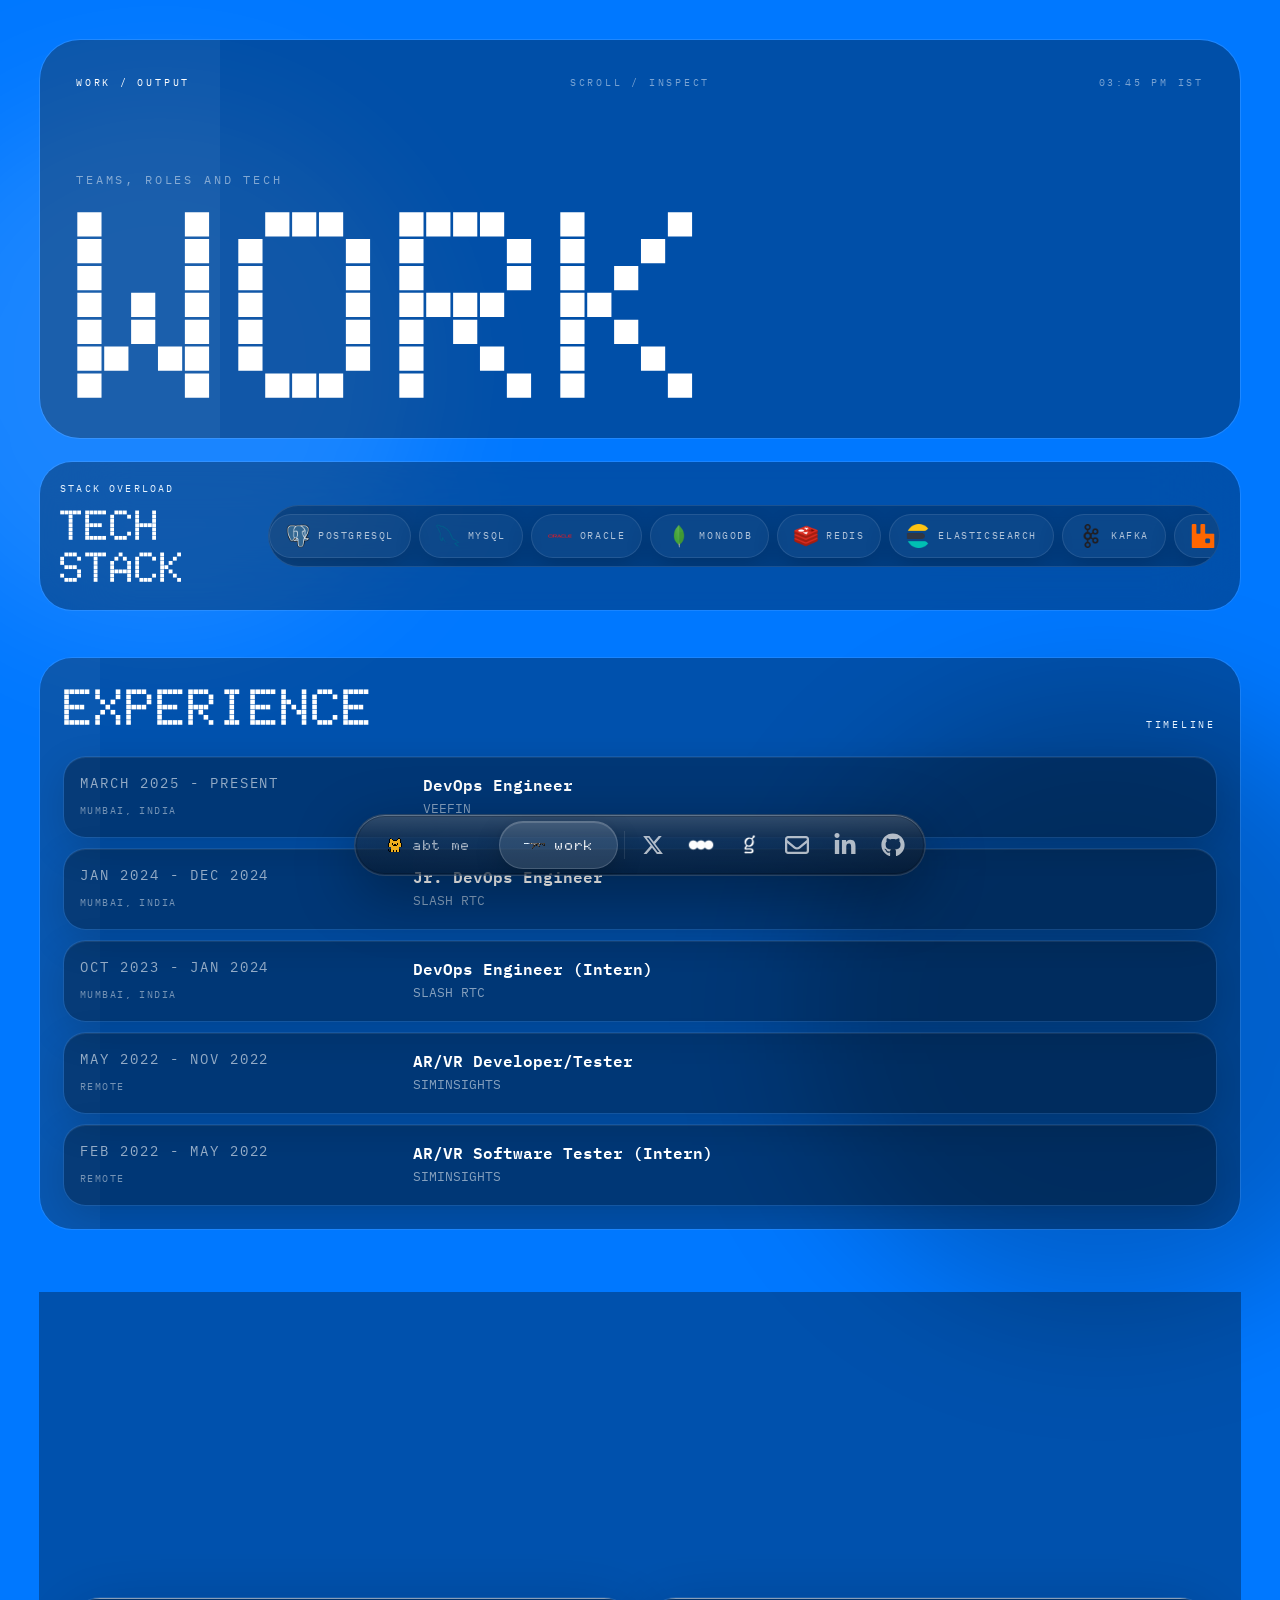
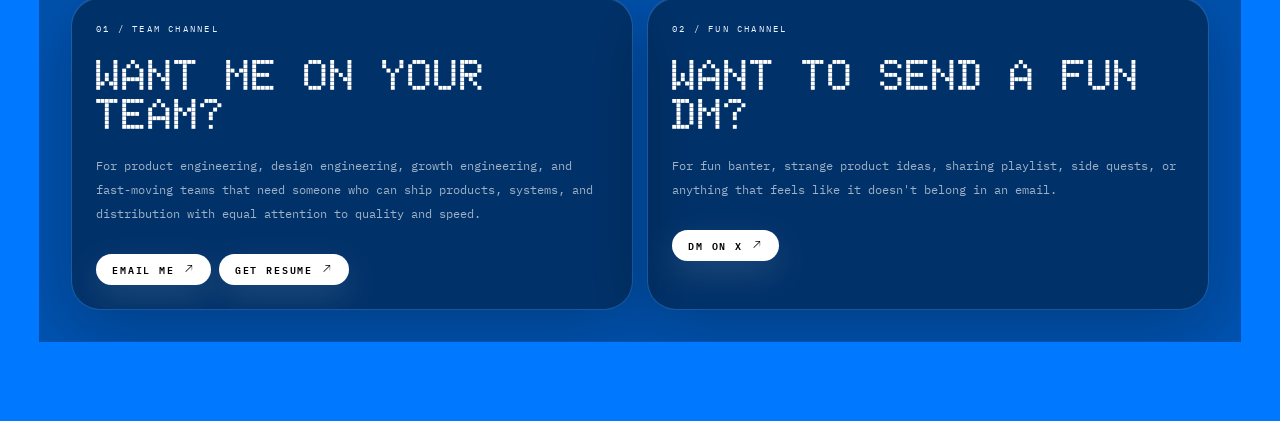
==== commit c0d7d0bc: "fixex" ====
--- a/work.html
+++ b/work.html
@@ -1,5 +1,5 @@
 <!DOCTYPE html><html lang="en">
-<head><meta charSet="utf-8"/><meta name="viewport" content="width=device-width, initial-scale=1"/><title>Saurabh Jadhav</title><link rel="preconnect" href="https://fonts.googleapis.com/"/><link rel="preconnect" href="https://fonts.gstatic.com/" crossorigin="anonymous"/><link rel="stylesheet" href="https://fonts.googleapis.com/css2?family=Doto:wght@400..900&amp;family=IBM+Plex+Mono:wght@400;500;600&amp;family=Lora:wght@500;600;700&amp;family=Tektur:wght@500;600;700;800&amp;display=swap"/><link rel="icon" type="image/png" sizes="64x64" href="favicon.png"/><link rel="shortcut icon" href="favicon.ico"/><link rel="stylesheet" href="assets/tailwind-BLJyI5Uo.css"/></head><body><main class="bg-ink text-white"><header class="pointer-events-none fixed inset-x-0 bottom-[calc(0.75rem+env(safe-area-inset-bottom))] z-30 flex w-full justify-center px-2 transition-transform duration-300 ease-out sm:bottom-6 sm:px-3 translate-y-0" data-site-nav="true"><div class="pointer-events-auto relative max-w-[calc(100vw-1rem)] overflow-hidden rounded-full border border-white/14 bg-[rgba(10,12,17,0.42)] p-1 shadow-nav-glass backdrop-blur-2xl sm:max-w-full sm:p-1.5"><span aria-hidden="true" class="pointer-events-none absolute inset-0 rounded-full bg-[linear-gradient(180deg,rgba(255,255,255,0.18),rgba(255,255,255,0.045)_42%,rgba(0,0,0,0.12))]"></span><span aria-hidden="true" class="pointer-events-none absolute inset-px rounded-full border border-black/18"></span><nav aria-label="Primary" class="relative flex max-w-full items-center justify-start gap-1 overflow-x-auto [-ms-overflow-style:none] [scrollbar-width:none] sm:justify-center sm:gap-1.5 sm:overflow-visible [&amp;::-webkit-scrollbar]:hidden"><div class="relative flex shrink-0 items-center justify-center gap-0.5 sm:gap-1"><a href="index.html#about" class="relative z-10 min-w-[4.65rem] shrink-0 rounded-full px-2.5 py-2.5 text-center font-doto text-[10px] font-black tracking-[0.06em] outline-none focus-visible:ring-1 focus-visible:ring-white/30 sm:min-w-[7rem] sm:px-6 sm:py-3 sm:text-[14px] sm:tracking-[0.12em] text-white/70" tabindex="0"><span class="relative z-10 flex items-center justify-center gap-1.5 sm:gap-2"><img src="./assets/cat.png" alt="Pixel Heart" class="h-5 w-5 shrink-0 sm:h-5 sm:w-5 [image-rendering:pixelated]">abt me</span></a><a href="work.html" class="relative z-10 min-w-[4.65rem] shrink-0 rounded-full px-2.5 py-2.5 text-center font-doto text-[10px] font-black tracking-[0.06em] outline-none focus-visible:ring-1 focus-visible:ring-white/30 sm:min-w-[7rem] sm:px-6 sm:py-3 sm:text-[14px] sm:tracking-[0.12em] text-white" tabindex="0"><span class="absolute inset-0 -z-10 rounded-full border border-white/16 bg-white/12 shadow-[inset_0_1px_0_rgba(255,255,255,0.16),0_8px_24px_rgba(0,0,0,0.22)]"></span><span class="relative z-10 flex items-center justify-center gap-1.5 sm:gap-2"><img src="./assets/pc.png" alt="" aria-hidden="true" class="h-6 w-6 shrink-0 sm:h-6 sm:w-6" style="image-rendering:pixelated"/>work</span></a></div><span aria-hidden="true" class="h-7 w-px shrink-0 bg-white/10"></span><div class="flex shrink-0 items-center gap-0.5 pr-0.5 sm:gap-1 sm:pr-1"><a aria-label="X" class="flex h-9 w-9 shrink-0 items-center justify-center rounded-full text-white/68 transition-colors duration-150 hover:text-white sm:h-11 sm:w-11" href="https://x.com/sauwurabh" rel="noreferrer" target="_blank"><svg stroke="currentColor" fill="currentColor" stroke-width="0" viewBox="0 0 512 512" class="h-5 w-5 sm:h-5.5 sm:w-5.5" height="1em" width="1em" xmlns="http://www.w3.org/2000/svg"><path d="M389.2 48h70.6L305.6 224.2 487 464H345L233.7 318.6 106.5 464H35.8L200.7 275.5 26.8 48H172.4L272.9 180.9 389.2 48zM364.4 421.8h39.1L151.1 88h-42L364.4 421.8z"></path></svg></a><a aria-label="Letterboxd" class="flex h-9 w-9 shrink-0 items-center justify-center rounded-full text-white/68 transition-colors duration-150 hover:text-white sm:h-11 sm:w-11" href="https://letterboxd.com/saurabhx/" rel="noreferrer" target="_blank"><img src="./assets/lb.png" alt="" class="h-6 w-6 object-contain sm:h-7 sm:w-7"/></a><a aria-label="Goodreads" class="flex h-9 w-9 shrink-0 items-center justify-center rounded-full text-white/68 transition-colors duration-150 hover:text-white sm:h-11 sm:w-11" href="https://www.goodreads.com/saurabhx" rel="noreferrer" target="_blank"><img src="./assets/gr.png" alt="" class="h-6 w-6 object-contain sm:h-7 sm:w-7"/></a><a aria-label="Mail" class="flex h-9 w-9 shrink-0 items-center justify-center rounded-full text-white/68 transition-colors duration-150 hover:text-white sm:h-11 sm:w-11" href="https://mail.google.com/mail/?view=cm&amp;fs=1&amp;to=saurabh9work%40gmail.com" rel="noreferrer" target="_blank"><svg stroke="currentColor" fill="currentColor" stroke-width="0" viewBox="0 0 512 512" class="h-5 w-5 sm:h-6 sm:w-6" height="1em" width="1em" xmlns="http://www.w3.org/2000/svg"><path d="M64 112c-8.8 0-16 7.2-16 16l0 22.1L220.5 291.7c20.7 17 50.4 17 71.1 0L464 150.1l0-22.1c0-8.8-7.2-16-16-16L64 112zM48 212.2L48 384c0 8.8 7.2 16 16 16l384 0c8.8 0 16-7.2 16-16l0-171.8L322 328.8c-38.4 31.5-93.7 31.5-132 0L48 212.2zM0 128C0 92.7 28.7 64 64 64l384 0c35.3 0 64 28.7 64 64l0 256c0 35.3-28.7 64-64 64L64 448c-35.3 0-64-28.7-64-64L0 128z"></path></svg></a><a aria-label="LinkedIn" class="flex h-9 w-9 shrink-0 items-center justify-center rounded-full text-white/68 transition-colors duration-150 hover:text-white sm:h-11 sm:w-11" href="https://www.linkedin.com/in/saurabh--jadhav/" rel="noreferrer" target="_blank"><svg stroke="currentColor" fill="currentColor" stroke-width="0" viewBox="0 0 448 512" class="h-5 w-5 sm:h-6 sm:w-6" height="1em" width="1em" xmlns="http://www.w3.org/2000/svg"><path d="M100.28 448H7.4V148.9h92.88zM53.79 108.1C24.09 108.1 0 83.5 0 53.8a53.79 53.79 0 0 1 107.58 0c0 29.7-24.1 54.3-53.79 54.3zM447.9 448h-92.68V302.4c0-34.7-.7-79.2-48.29-79.2-48.29 0-55.69 37.7-55.69 76.7V448h-92.78V148.9h89.08v40.8h1.3c12.4-23.5 42.69-48.3 87.88-48.3 94 0 111.28 61.9 111.28 142.3V448z"></path></svg></a><a aria-label="GitHub" class="flex h-9 w-9 shrink-0 items-center justify-center rounded-full text-white/68 transition-colors duration-150 hover:text-white sm:h-11 sm:w-11" href="https://github.com/saurabh-jadhav-09" rel="noreferrer" target="_blank"><svg stroke="currentColor" fill="currentColor" stroke-width="0" viewBox="0 0 496 512" class="h-5 w-5 sm:h-6 sm:w-6" height="1em" width="1em" xmlns="http://www.w3.org/2000/svg"><path d="M165.9 397.4c0 2-2.3 3.6-5.2 3.6-3.3.3-5.6-1.3-5.6-3.6 0-2 2.3-3.6 5.2-3.6 3-.3 5.6 1.3 5.6 3.6zm-31.1-4.5c-.7 2 1.3 4.3 4.3 4.9 2.6 1 5.6 0 6.2-2s-1.3-4.3-4.3-5.2c-2.6-.7-5.5.3-6.2 2.3zm44.2-1.7c-2.9.7-4.9 2.6-4.6 4.9.3 2 2.9 3.3 5.9 2.6 2.9-.7 4.9-2.6 4.6-4.6-.3-1.9-3-3.2-5.9-2.9zM244.8 8C106.1 8 0 113.3 0 252c0 110.9 69.8 205.8 169.5 239.2 12.8 2.3 17.3-5.6 17.3-12.1 0-6.2-.3-40.4-.3-61.4 0 0-70 15-84.7-29.8 0 0-11.4-29.1-27.8-36.6 0 0-22.9-15.7 1.6-15.4 0 0 24.9 2 38.6 25.8 21.9 38.6 58.6 27.5 72.9 20.9 2.3-16 8.8-27.1 16-33.7-55.9-6.2-112.3-14.3-112.3-110.5 0-27.5 7.6-41.3 23.6-58.9-2.6-6.5-11.1-33.3 2.6-67.9 20.9-6.5 69 27 69 27 20-5.6 41.5-8.5 62.8-8.5s42.8 2.9 62.8 8.5c0 0 48.1-33.6 69-27 13.7 34.7 5.2 61.4 2.6 67.9 16 17.7 25.8 31.5 25.8 58.9 0 96.5-58.9 104.2-114.8 110.5 9.2 7.9 17 22.9 17 46.4 0 33.7-.3 75.4-.3 83.6 0 6.5 4.6 14.4 17.3 12.1C428.2 457.8 496 362.9 496 252 496 113.3 383.5 8 244.8 8zM97.2 352.9c-1.3 1-1 3.3.7 5.2 1.6 1.6 3.9 2.3 5.2 1 1.3-1 1-3.3-.7-5.2-1.6-1.6-3.9-2.3-5.2-1zm-10.8-8.1c-.7 1.3.3 2.9 2.3 3.9 1.6 1 3.6.7 4.3-.7.7-1.3-.3-2.9-2.3-3.9-2-.6-3.6-.3-4.3.7zm32.4 35.6c-1.6 1.3-1 4.3 1.3 6.2 2.3 2.3 5.2 2.6 6.5 1 1.3-1.3.7-4.3-1.3-6.2-2.2-2.3-5.2-2.6-6.5-1zm-11.4-14.7c-1.6 1-1.6 3.6 0 5.9 1.6 2.3 4.3 3.3 5.6 2.3 1.6-1.3 1.6-3.9 0-6.2-1.4-2.3-4-3.3-5.6-2z"></path></svg></a></div></nav></div></header><section id="projects" class="relative isolate min-h-screen overflow-hidden bg-[#0078FF] text-fog work-electric-blue [--ledger-accent:#0078FF]"><div aria-hidden="true" class="pointer-events-none absolute -left-28 top-24 -z-10 h-[34rem] w-[34rem] rounded-full bg-white/10 blur-3xl"></div><div aria-hidden="true" class="pointer-events-none absolute -right-32 top-[44rem] -z-10 h-[38rem] w-[38rem] rounded-full bg-theme-black/20 blur-3xl"></div><div class="mx-auto min-h-screen w-full max-w-[1460px] px-4 py-6 pb-[calc(var(--site-nav-height)+2rem+env(safe-area-inset-bottom))] sm:px-8 sm:py-8 lg:px-10 lg:py-10 relative z-10"><div class="motion-safe:animate-work-reveal"><header class="relative isolate overflow-hidden rounded-[2rem] bg-theme-black/34 p-5 shadow-[0_28px_100px_rgba(0,0,0,0.30),0_0_70px_rgba(0,120,255,0.20),inset_0_1px_0_rgba(255,255,255,0.14)] ring-1 ring-white/12 backdrop-blur-2xl motion-safe:animate-glass-breathe motion-safe:[animation-delay:-1.1s] motion-safe:[animation-duration:12.5s] sm:p-7 lg:rounded-[2.5rem] lg:p-9"><div aria-hidden="true" class="pointer-events-none absolute inset-y-0 -z-10 w-1/2 motion-safe:animate-glass-sheen left-[-35%] bg-white/[0.045] motion-safe:[animation-delay:-2.4s] motion-safe:[animation-duration:10.2s]"></div><div class="grid gap-2 font-mono text-[0.56rem] uppercase tracking-[0.18em] text-white/48 sm:grid-cols-3 sm:items-start sm:gap-3 sm:text-[0.62rem] sm:tracking-[0.28em]"><p class="text-white">work / output</p><p class="hidden text-center sm:block">scroll / inspect</p><p class="sm:text-right"><span>03:45 pm</span> IST</p></div><div class="pt-12 sm:pt-16 lg:pt-20"><p class="motion-safe:animate-work-reveal font-mono text-[0.64rem] uppercase tracking-[0.16em] text-white/48 sm:text-[0.74rem] sm:tracking-[0.24em]">teams, roles and tech</p><h1 class="mt-5 motion-safe:animate-work-reveal font-doto text-[clamp(4.2rem,21vw,19rem)] font-black uppercase leading-[0.72] tracking-section text-white [animation-delay:90ms] sm:text-[clamp(5.8rem,21vw,19rem)]">work</h1></div></header></div><div class="py-4 lg:py-6"><section class="relative isolate overflow-hidden rounded-[2rem] bg-theme-black/32 p-5 shadow-[0_24px_90px_rgba(0,0,0,0.26),0_0_52px_rgba(0,120,255,0.14),inset_0_1px_0_rgba(255,255,255,0.12)] ring-1 ring-white/10 backdrop-blur-2xl motion-safe:animate-glass-breathe sm:p-6 group/stack !p-4 sm:!p-5"><div aria-hidden="true" class="absolute inset-0 -z-10 opacity-45 [background:radial-gradient(circle_at_16%_14%,rgba(255,255,255,.08),transparent_28%),radial-gradient(circle_at_86%_60%,rgba(0,120,255,.13),transparent_36%)]"></div><div class="grid gap-4 lg:grid-cols-[12rem_minmax(0,1fr)] lg:items-center"><div><p class="font-mono text-[0.56rem] uppercase tracking-[0.22em] text-accent sm:text-[0.62rem]">stack overload</p><h2 class="mt-2 font-doto text-[2rem] font-black uppercase leading-none tracking-section text-white sm:text-[2.65rem]">tech stack</h2></div><div class="min-w-0 space-y-2"><div class="relative overflow-hidden rounded-full border border-white/10 bg-theme-black/24"><div class="flex w-max transform-gpu gap-2 py-2 will-change-transform motion-safe:animate-stack-marquee motion-reduce:animate-none"><span class="flex h-10 items-center gap-2 rounded-full border px-3 font-mono text-[0.58rem] uppercase tracking-[0.16em] shadow-[0_10px_26px_rgba(0,0,0,0.18)] sm:h-11 sm:px-4 sm:text-[0.62rem] border-white/10 bg-white/[0.045] text-white/68"><img src="./assets/tech_icons/PostgresSQL.png" alt="" class="h-5 w-5 shrink-0 object-contain sm:h-6 sm:w-6">PostgreSQL</span><span class="flex h-10 items-center gap-2 rounded-full border px-3 font-mono text-[0.58rem] uppercase tracking-[0.16em] shadow-[0_10px_26px_rgba(0,0,0,0.18)] sm:h-11 sm:px-4 sm:text-[0.62rem] border-white/10 bg-white/[0.045] text-white/68"><img src="./assets/tech_icons/MySQL.png" alt="" class="h-5 w-5 shrink-0 object-contain sm:h-6 sm:w-6">MySQL</span><span class="flex h-10 items-center gap-2 rounded-full border px-3 font-mono text-[0.58rem] uppercase tracking-[0.16em] shadow-[0_10px_26px_rgba(0,0,0,0.18)] sm:h-11 sm:px-4 sm:text-[0.62rem] border-white/10 bg-white/[0.045] text-white/68"><img src="./assets/tech_icons/Oracle.png" alt="" class="h-5 w-5 shrink-0 object-contain sm:h-6 sm:w-6">Oracle</span><span class="flex h-10 items-center gap-2 rounded-full border px-3 font-mono text-[0.58rem] uppercase tracking-[0.16em] shadow-[0_10px_26px_rgba(0,0,0,0.18)] sm:h-11 sm:px-4 sm:text-[0.62rem] border-white/10 bg-white/[0.045] text-white/68"><img src="./assets/tech_icons/MongoDB.png" alt="" class="h-5 w-5 shrink-0 object-contain sm:h-6 sm:w-6">MongoDB</span><span class="flex h-10 items-center gap-2 rounded-full border px-3 font-mono text-[0.58rem] uppercase tracking-[0.16em] shadow-[0_10px_26px_rgba(0,0,0,0.18)] sm:h-11 sm:px-4 sm:text-[0.62rem] border-white/10 bg-white/[0.045] text-white/68"><img src="./assets/tech_icons/Redis.png" alt="" class="h-5 w-5 shrink-0 object-contain sm:h-6 sm:w-6">Redis</span><span class="flex h-10 items-center gap-2 rounded-full border px-3 font-mono text-[0.58rem] uppercase tracking-[0.16em] shadow-[0_10px_26px_rgba(0,0,0,0.18)] sm:h-11 sm:px-4 sm:text-[0.62rem] border-white/10 bg-white/[0.045] text-white/68"><img src="./assets/tech_icons/Elastic-Search.png" alt="" class="h-5 w-5 shrink-0 object-contain sm:h-6 sm:w-6">Elasticsearch</span><span class="flex h-10 items-center gap-2 rounded-full border px-3 font-mono text-[0.58rem] uppercase tracking-[0.16em] shadow-[0_10px_26px_rgba(0,0,0,0.18)] sm:h-11 sm:px-4 sm:text-[0.62rem] border-white/10 bg-white/[0.045] text-white/68"><img src="./assets/tech_icons/Apache-Kafka.png" alt="" class="h-5 w-5 shrink-0 object-contain sm:h-6 sm:w-6">Kafka</span><span class="flex h-10 items-center gap-2 rounded-full border px-3 font-mono text-[0.58rem] uppercase tracking-[0.16em] shadow-[0_10px_26px_rgba(0,0,0,0.18)] sm:h-11 sm:px-4 sm:text-[0.62rem] border-white/10 bg-white/[0.045] text-white/68"><img src="./assets/tech_icons/RabbitMQ.png" alt="" class="h-5 w-5 shrink-0 object-contain sm:h-6 sm:w-6">RabbitMQ</span><span class="flex h-10 items-center gap-2 rounded-full border px-3 font-mono text-[0.58rem] uppercase tracking-[0.16em] shadow-[0_10px_26px_rgba(0,0,0,0.18)] sm:h-11 sm:px-4 sm:text-[0.62rem] border-white/10 bg-white/[0.045] text-white/68"><img src="./assets/tech_icons/Linux.png" alt="" class="h-5 w-5 shrink-0 object-contain sm:h-6 sm:w-6">Linux</span><span class="flex h-10 items-center gap-2 rounded-full border px-3 font-mono text-[0.58rem] uppercase tracking-[0.16em] shadow-[0_10px_26px_rgba(0,0,0,0.18)] sm:h-11 sm:px-4 sm:text-[0.62rem] border-white/10 bg-white/[0.045] text-white/68"><img src="./assets/tech_icons/Red-Hat.png" alt="" class="h-5 w-5 shrink-0 object-contain sm:h-6 sm:w-6">Red Hat</span><span class="flex h-10 items-center gap-2 rounded-full border px-3 font-mono text-[0.58rem] uppercase tracking-[0.16em] shadow-[0_10px_26px_rgba(0,0,0,0.18)] sm:h-11 sm:px-4 sm:text-[0.62rem] border-white/10 bg-white/[0.045] text-white/68"><img src="./assets/tech_icons/Debian.png" alt="" class="h-5 w-5 shrink-0 object-contain sm:h-6 sm:w-6">Debian</span><span class="flex h-10 items-center gap-2 rounded-full border px-3 font-mono text-[0.58rem] uppercase tracking-[0.16em] shadow-[0_10px_26px_rgba(0,0,0,0.18)] sm:h-11 sm:px-4 sm:text-[0.62rem] border-accent/26 bg-accent/[0.105] text-white"><img src="./assets/tech_icons/AWS.png" alt="" class="h-5 w-5 shrink-0 object-contain sm:h-6 sm:w-6">AWS</span><span class="flex h-10 items-center gap-2 rounded-full border px-3 font-mono text-[0.58rem] uppercase tracking-[0.16em] shadow-[0_10px_26px_rgba(0,0,0,0.18)] sm:h-11 sm:px-4 sm:text-[0.62rem] border-accent/26 bg-accent/[0.105] text-white"><img src="./assets/tech_icons/Azure.png" alt="" class="h-5 w-5 shrink-0 object-contain sm:h-6 sm:w-6">Azure</span><span class="flex h-10 items-center gap-2 rounded-full border px-3 font-mono text-[0.58rem] uppercase tracking-[0.16em] shadow-[0_10px_26px_rgba(0,0,0,0.18)] sm:h-11 sm:px-4 sm:text-[0.62rem] border-accent/26 bg-accent/[0.105] text-white"><img src="./assets/tech_icons/Google-Cloud.png" alt="" class="h-5 w-5 shrink-0 object-contain sm:h-6 sm:w-6">GCP</span><span class="flex h-10 items-center gap-2 rounded-full border px-3 font-mono text-[0.58rem] uppercase tracking-[0.16em] shadow-[0_10px_26px_rgba(0,0,0,0.18)] sm:h-11 sm:px-4 sm:text-[0.62rem] border-accent/26 bg-accent/[0.105] text-white"><img src="./assets/tech_icons/Docker.png" alt="" class="h-5 w-5 shrink-0 object-contain sm:h-6 sm:w-6">Docker</span><span class="flex h-10 items-center gap-2 rounded-full border px-3 font-mono text-[0.58rem] uppercase tracking-[0.16em] shadow-[0_10px_26px_rgba(0,0,0,0.18)] sm:h-11 sm:px-4 sm:text-[0.62rem] border-accent/26 bg-accent/[0.105] text-white"><img src="./assets/tech_icons/Kubernetes.png" alt="" class="h-5 w-5 shrink-0 object-contain sm:h-6 sm:w-6">Kubernetes</span><span class="flex h-10 items-center gap-2 rounded-full border px-3 font-mono text-[0.58rem] uppercase tracking-[0.16em] shadow-[0_10px_26px_rgba(0,0,0,0.18)] sm:h-11 sm:px-4 sm:text-[0.62rem] border-accent/26 bg-accent/[0.105] text-white"><img src="./assets/tech_icons/GitHub.png" alt="" class="h-5 w-5 shrink-0 object-contain sm:h-6 sm:w-6">GitHub</span><span class="flex h-10 items-center gap-2 rounded-full border px-3 font-mono text-[0.58rem] uppercase tracking-[0.16em] shadow-[0_10px_26px_rgba(0,0,0,0.18)] sm:h-11 sm:px-4 sm:text-[0.62rem] border-white/10 bg-white/[0.045] text-white/68"><img src="./assets/tech_icons/BitBucket.png" alt="" class="h-5 w-5 shrink-0 object-contain sm:h-6 sm:w-6">Bitbucket</span><span class="flex h-10 items-center gap-2 rounded-full border px-3 font-mono text-[0.58rem] uppercase tracking-[0.16em] shadow-[0_10px_26px_rgba(0,0,0,0.18)] sm:h-11 sm:px-4 sm:text-[0.62rem] border-white/10 bg-white/[0.045] text-white/68"><img src="./assets/tech_icons/Jira.png" alt="" class="h-5 w-5 shrink-0 object-contain sm:h-6 sm:w-6">Jira</span><span class="flex h-10 items-center gap-2 rounded-full border px-3 font-mono text-[0.58rem] uppercase tracking-[0.16em] shadow-[0_10px_26px_rgba(0,0,0,0.18)] sm:h-11 sm:px-4 sm:text-[0.62rem] border-accent/26 bg-accent/[0.105] text-white"><img src="./assets/tech_icons/GitHub-Actions.png" alt="" class="h-5 w-5 shrink-0 object-contain sm:h-6 sm:w-6">GitHub Actions</span><span class="flex h-10 items-center gap-2 rounded-full border px-3 font-mono text-[0.58rem] uppercase tracking-[0.16em] shadow-[0_10px_26px_rgba(0,0,0,0.18)] sm:h-11 sm:px-4 sm:text-[0.62rem] border-white/10 bg-white/[0.045] text-white/68"><img src="./assets/tech_icons/Jenkins.png" alt="" class="h-5 w-5 shrink-0 object-contain sm:h-6 sm:w-6">Jenkins</span><span class="flex h-10 items-center gap-2 rounded-full border px-3 font-mono text-[0.58rem] uppercase tracking-[0.16em] shadow-[0_10px_26px_rgba(0,0,0,0.18)] sm:h-11 sm:px-4 sm:text-[0.62rem] border-white/10 bg-white/[0.045] text-white/68"><img src="./assets/tech_icons/Ansible.png" alt="" class="h-5 w-5 shrink-0 object-contain sm:h-6 sm:w-6">Ansible</span><span class="flex h-10 items-center gap-2 rounded-full border px-3 font-mono text-[0.58rem] uppercase tracking-[0.16em] shadow-[0_10px_26px_rgba(0,0,0,0.18)] sm:h-11 sm:px-4 sm:text-[0.62rem] border-white/10 bg-white/[0.045] text-white/68"><img src="./assets/tech_icons/Prometheus.png" alt="" class="h-5 w-5 shrink-0 object-contain sm:h-6 sm:w-6">Prometheus</span><span class="flex h-10 items-center gap-2 rounded-full border px-3 font-mono text-[0.58rem] uppercase tracking-[0.16em] shadow-[0_10px_26px_rgba(0,0,0,0.18)] sm:h-11 sm:px-4 sm:text-[0.62rem] border-white/10 bg-white/[0.045] text-white/68"><span class="grid h-6 min-w-6 place-items-center rounded-md bg-white/12 px-1.5 font-doto text-[0.68rem] font-black uppercase text-white">Al</span>Alertmanager</span><span class="flex h-10 items-center gap-2 rounded-full border px-3 font-mono text-[0.58rem] uppercase tracking-[0.16em] shadow-[0_10px_26px_rgba(0,0,0,0.18)] sm:h-11 sm:px-4 sm:text-[0.62rem] border-white/10 bg-white/[0.045] text-white/68"><img src="./assets/tech_icons/Grafana.png" alt="" class="h-5 w-5 shrink-0 object-contain sm:h-6 sm:w-6">Grafana</span><span class="flex h-10 items-center gap-2 rounded-full border px-3 font-mono text-[0.58rem] uppercase tracking-[0.16em] shadow-[0_10px_26px_rgba(0,0,0,0.18)] sm:h-11 sm:px-4 sm:text-[0.62rem] border-white/10 bg-white/[0.045] text-white/68"><img src="./assets/tech_icons/OpenTelemetry.png" alt="" class="h-5 w-5 shrink-0 object-contain sm:h-6 sm:w-6">OpenTelemetry</span><span class="flex h-10 items-center gap-2 rounded-full border px-3 font-mono text-[0.58rem] uppercase tracking-[0.16em] shadow-[0_10px_26px_rgba(0,0,0,0.18)] sm:h-11 sm:px-4 sm:text-[0.62rem] border-white/10 bg-white/[0.045] text-white/68"><img src="./assets/tech_icons/Kibana.png" alt="" class="h-5 w-5 shrink-0 object-contain sm:h-6 sm:w-6">Kibana</span><span class="flex h-10 items-center gap-2 rounded-full border px-3 font-mono text-[0.58rem] uppercase tracking-[0.16em] shadow-[0_10px_26px_rgba(0,0,0,0.18)] sm:h-11 sm:px-4 sm:text-[0.62rem] border-white/10 bg-white/[0.045] text-white/68"><img src="./assets/tech_icons/Bash.png" alt="" class="h-5 w-5 shrink-0 object-contain sm:h-6 sm:w-6">Bash</span><span class="flex h-10 items-center gap-2 rounded-full border px-3 font-mono text-[0.58rem] uppercase tracking-[0.16em] shadow-[0_10px_26px_rgba(0,0,0,0.18)] sm:h-11 sm:px-4 sm:text-[0.62rem] border-accent/26 bg-accent/[0.105] text-white"><img src="./assets/tech_icons/Python.png" alt="" class="h-5 w-5 shrink-0 object-contain sm:h-6 sm:w-6">Python</span><span class="flex h-10 items-center gap-2 rounded-full border px-3 font-mono text-[0.58rem] uppercase tracking-[0.16em] shadow-[0_10px_26px_rgba(0,0,0,0.18)] sm:h-11 sm:px-4 sm:text-[0.62rem] border-white/10 bg-white/[0.045] text-white/68"><img src="./assets/tech_icons/SonarQube.png" alt="" class="h-5 w-5 shrink-0 object-contain sm:h-6 sm:w-6">SonarQube</span><span class="flex h-10 items-center gap-2 rounded-full border px-3 font-mono text-[0.58rem] uppercase tracking-[0.16em] shadow-[0_10px_26px_rgba(0,0,0,0.18)] sm:h-11 sm:px-4 sm:text-[0.62rem] border-white/10 bg-white/[0.045] text-white/68"><img src="./assets/tech_icons/PostgresSQL.png" alt="" class="h-5 w-5 shrink-0 object-contain sm:h-6 sm:w-6">PostgreSQL</span><span class="flex h-10 items-center gap-2 rounded-full border px-3 font-mono text-[0.58rem] uppercase tracking-[0.16em] shadow-[0_10px_26px_rgba(0,0,0,0.18)] sm:h-11 sm:px-4 sm:text-[0.62rem] border-white/10 bg-white/[0.045] text-white/68"><img src="./assets/tech_icons/MySQL.png" alt="" class="h-5 w-5 shrink-0 object-contain sm:h-6 sm:w-6">MySQL</span><span class="flex h-10 items-center gap-2 rounded-full border px-3 font-mono text-[0.58rem] uppercase tracking-[0.16em] shadow-[0_10px_26px_rgba(0,0,0,0.18)] sm:h-11 sm:px-4 sm:text-[0.62rem] border-white/10 bg-white/[0.045] text-white/68"><img src="./assets/tech_icons/Oracle.png" alt="" class="h-5 w-5 shrink-0 object-contain sm:h-6 sm:w-6">Oracle</span><span class="flex h-10 items-center gap-2 rounded-full border px-3 font-mono text-[0.58rem] uppercase tracking-[0.16em] shadow-[0_10px_26px_rgba(0,0,0,0.18)] sm:h-11 sm:px-4 sm:text-[0.62rem] border-white/10 bg-white/[0.045] text-white/68"><img src="./assets/tech_icons/MongoDB.png" alt="" class="h-5 w-5 shrink-0 object-contain sm:h-6 sm:w-6">MongoDB</span><span class="flex h-10 items-center gap-2 rounded-full border px-3 font-mono text-[0.58rem] uppercase tracking-[0.16em] shadow-[0_10px_26px_rgba(0,0,0,0.18)] sm:h-11 sm:px-4 sm:text-[0.62rem] border-white/10 bg-white/[0.045] text-white/68"><img src="./assets/tech_icons/Redis.png" alt="" class="h-5 w-5 shrink-0 object-contain sm:h-6 sm:w-6">Redis</span><span class="flex h-10 items-center gap-2 rounded-full border px-3 font-mono text-[0.58rem] uppercase tracking-[0.16em] shadow-[0_10px_26px_rgba(0,0,0,0.18)] sm:h-11 sm:px-4 sm:text-[0.62rem] border-white/10 bg-white/[0.045] text-white/68"><img src="./assets/tech_icons/Elastic-Search.png" alt="" class="h-5 w-5 shrink-0 object-contain sm:h-6 sm:w-6">Elasticsearch</span><span class="flex h-10 items-center gap-2 rounded-full border px-3 font-mono text-[0.58rem] uppercase tracking-[0.16em] shadow-[0_10px_26px_rgba(0,0,0,0.18)] sm:h-11 sm:px-4 sm:text-[0.62rem] border-white/10 bg-white/[0.045] text-white/68"><img src="./assets/tech_icons/Apache-Kafka.png" alt="" class="h-5 w-5 shrink-0 object-contain sm:h-6 sm:w-6">Kafka</span><span class="flex h-10 items-center gap-2 rounded-full border px-3 font-mono text-[0.58rem] uppercase tracking-[0.16em] shadow-[0_10px_26px_rgba(0,0,0,0.18)] sm:h-11 sm:px-4 sm:text-[0.62rem] border-white/10 bg-white/[0.045] text-white/68"><img src="./assets/tech_icons/RabbitMQ.png" alt="" class="h-5 w-5 shrink-0 object-contain sm:h-6 sm:w-6">RabbitMQ</span><span class="flex h-10 items-center gap-2 rounded-full border px-3 font-mono text-[0.58rem] uppercase tracking-[0.16em] shadow-[0_10px_26px_rgba(0,0,0,0.18)] sm:h-11 sm:px-4 sm:text-[0.62rem] border-white/10 bg-white/[0.045] text-white/68"><img src="./assets/tech_icons/Linux.png" alt="" class="h-5 w-5 shrink-0 object-contain sm:h-6 sm:w-6">Linux</span><span class="flex h-10 items-center gap-2 rounded-full border px-3 font-mono text-[0.58rem] uppercase tracking-[0.16em] shadow-[0_10px_26px_rgba(0,0,0,0.18)] sm:h-11 sm:px-4 sm:text-[0.62rem] border-white/10 bg-white/[0.045] text-white/68"><img src="./assets/tech_icons/Red-Hat.png" alt="" class="h-5 w-5 shrink-0 object-contain sm:h-6 sm:w-6">Red Hat</span><span class="flex h-10 items-center gap-2 rounded-full border px-3 font-mono text-[0.58rem] uppercase tracking-[0.16em] shadow-[0_10px_26px_rgba(0,0,0,0.18)] sm:h-11 sm:px-4 sm:text-[0.62rem] border-white/10 bg-white/[0.045] text-white/68"><img src="./assets/tech_icons/Debian.png" alt="" class="h-5 w-5 shrink-0 object-contain sm:h-6 sm:w-6">Debian</span><span class="flex h-10 items-center gap-2 rounded-full border px-3 font-mono text-[0.58rem] uppercase tracking-[0.16em] shadow-[0_10px_26px_rgba(0,0,0,0.18)] sm:h-11 sm:px-4 sm:text-[0.62rem] border-accent/26 bg-accent/[0.105] text-white"><img src="./assets/tech_icons/AWS.png" alt="" class="h-5 w-5 shrink-0 object-contain sm:h-6 sm:w-6">AWS</span><span class="flex h-10 items-center gap-2 rounded-full border px-3 font-mono text-[0.58rem] uppercase tracking-[0.16em] shadow-[0_10px_26px_rgba(0,0,0,0.18)] sm:h-11 sm:px-4 sm:text-[0.62rem] border-accent/26 bg-accent/[0.105] text-white"><img src="./assets/tech_icons/Azure.png" alt="" class="h-5 w-5 shrink-0 object-contain sm:h-6 sm:w-6">Azure</span><span class="flex h-10 items-center gap-2 rounded-full border px-3 font-mono text-[0.58rem] uppercase tracking-[0.16em] shadow-[0_10px_26px_rgba(0,0,0,0.18)] sm:h-11 sm:px-4 sm:text-[0.62rem] border-accent/26 bg-accent/[0.105] text-white"><img src="./assets/tech_icons/Google-Cloud.png" alt="" class="h-5 w-5 shrink-0 object-contain sm:h-6 sm:w-6">GCP</span><span class="flex h-10 items-center gap-2 rounded-full border px-3 font-mono text-[0.58rem] uppercase tracking-[0.16em] shadow-[0_10px_26px_rgba(0,0,0,0.18)] sm:h-11 sm:px-4 sm:text-[0.62rem] border-accent/26 bg-accent/[0.105] text-white"><img src="./assets/tech_icons/Docker.png" alt="" class="h-5 w-5 shrink-0 object-contain sm:h-6 sm:w-6">Docker</span><span class="flex h-10 items-center gap-2 rounded-full border px-3 font-mono text-[0.58rem] uppercase tracking-[0.16em] shadow-[0_10px_26px_rgba(0,0,0,0.18)] sm:h-11 sm:px-4 sm:text-[0.62rem] border-accent/26 bg-accent/[0.105] text-white"><img src="./assets/tech_icons/Kubernetes.png" alt="" class="h-5 w-5 shrink-0 object-contain sm:h-6 sm:w-6">Kubernetes</span><span class="flex h-10 items-center gap-2 rounded-full border px-3 font-mono text-[0.58rem] uppercase tracking-[0.16em] shadow-[0_10px_26px_rgba(0,0,0,0.18)] sm:h-11 sm:px-4 sm:text-[0.62rem] border-accent/26 bg-accent/[0.105] text-white"><img src="./assets/tech_icons/GitHub.png" alt="" class="h-5 w-5 shrink-0 object-contain sm:h-6 sm:w-6">GitHub</span><span class="flex h-10 items-center gap-2 rounded-full border px-3 font-mono text-[0.58rem] uppercase tracking-[0.16em] shadow-[0_10px_26px_rgba(0,0,0,0.18)] sm:h-11 sm:px-4 sm:text-[0.62rem] border-white/10 bg-white/[0.045] text-white/68"><img src="./assets/tech_icons/BitBucket.png" alt="" class="h-5 w-5 shrink-0 object-contain sm:h-6 sm:w-6">Bitbucket</span><span class="flex h-10 items-center gap-2 rounded-full border px-3 font-mono text-[0.58rem] uppercase tracking-[0.16em] shadow-[0_10px_26px_rgba(0,0,0,0.18)] sm:h-11 sm:px-4 sm:text-[0.62rem] border-white/10 bg-white/[0.045] text-white/68"><img src="./assets/tech_icons/Jira.png" alt="" class="h-5 w-5 shrink-0 object-contain sm:h-6 sm:w-6">Jira</span><span class="flex h-10 items-center gap-2 rounded-full border px-3 font-mono text-[0.58rem] uppercase tracking-[0.16em] shadow-[0_10px_26px_rgba(0,0,0,0.18)] sm:h-11 sm:px-4 sm:text-[0.62rem] border-accent/26 bg-accent/[0.105] text-white"><img src="./assets/tech_icons/GitHub-Actions.png" alt="" class="h-5 w-5 shrink-0 object-contain sm:h-6 sm:w-6">GitHub Actions</span><span class="flex h-10 items-center gap-2 rounded-full border px-3 font-mono text-[0.58rem] uppercase tracking-[0.16em] shadow-[0_10px_26px_rgba(0,0,0,0.18)] sm:h-11 sm:px-4 sm:text-[0.62rem] border-white/10 bg-white/[0.045] text-white/68"><img src="./assets/tech_icons/Jenkins.png" alt="" class="h-5 w-5 shrink-0 object-contain sm:h-6 sm:w-6">Jenkins</span><span class="flex h-10 items-center gap-2 rounded-full border px-3 font-mono text-[0.58rem] uppercase tracking-[0.16em] shadow-[0_10px_26px_rgba(0,0,0,0.18)] sm:h-11 sm:px-4 sm:text-[0.62rem] border-white/10 bg-white/[0.045] text-white/68"><img src="./assets/tech_icons/Ansible.png" alt="" class="h-5 w-5 shrink-0 object-contain sm:h-6 sm:w-6">Ansible</span><span class="flex h-10 items-center gap-2 rounded-full border px-3 font-mono text-[0.58rem] uppercase tracking-[0.16em] shadow-[0_10px_26px_rgba(0,0,0,0.18)] sm:h-11 sm:px-4 sm:text-[0.62rem] border-white/10 bg-white/[0.045] text-white/68"><img src="./assets/tech_icons/Prometheus.png" alt="" class="h-5 w-5 shrink-0 object-contain sm:h-6 sm:w-6">Prometheus</span><span class="flex h-10 items-center gap-2 rounded-full border px-3 font-mono text-[0.58rem] uppercase tracking-[0.16em] shadow-[0_10px_26px_rgba(0,0,0,0.18)] sm:h-11 sm:px-4 sm:text-[0.62rem] border-white/10 bg-white/[0.045] text-white/68"><span class="grid h-6 min-w-6 place-items-center rounded-md bg-white/12 px-1.5 font-doto text-[0.68rem] font-black uppercase text-white">Al</span>Alertmanager</span><span class="flex h-10 items-center gap-2 rounded-full border px-3 font-mono text-[0.58rem] uppercase tracking-[0.16em] shadow-[0_10px_26px_rgba(0,0,0,0.18)] sm:h-11 sm:px-4 sm:text-[0.62rem] border-white/10 bg-white/[0.045] text-white/68"><img src="./assets/tech_icons/Grafana.png" alt="" class="h-5 w-5 shrink-0 object-contain sm:h-6 sm:w-6">Grafana</span><span class="flex h-10 items-center gap-2 rounded-full border px-3 font-mono text-[0.58rem] uppercase tracking-[0.16em] shadow-[0_10px_26px_rgba(0,0,0,0.18)] sm:h-11 sm:px-4 sm:text-[0.62rem] border-white/10 bg-white/[0.045] text-white/68"><img src="./assets/tech_icons/OpenTelemetry.png" alt="" class="h-5 w-5 shrink-0 object-contain sm:h-6 sm:w-6">OpenTelemetry</span><span class="flex h-10 items-center gap-2 rounded-full border px-3 font-mono text-[0.58rem] uppercase tracking-[0.16em] shadow-[0_10px_26px_rgba(0,0,0,0.18)] sm:h-11 sm:px-4 sm:text-[0.62rem] border-white/10 bg-white/[0.045] text-white/68"><img src="./assets/tech_icons/Kibana.png" alt="" class="h-5 w-5 shrink-0 object-contain sm:h-6 sm:w-6">Kibana</span><span class="flex h-10 items-center gap-2 rounded-full border px-3 font-mono text-[0.58rem] uppercase tracking-[0.16em] shadow-[0_10px_26px_rgba(0,0,0,0.18)] sm:h-11 sm:px-4 sm:text-[0.62rem] border-white/10 bg-white/[0.045] text-white/68"><img src="./assets/tech_icons/Bash.png" alt="" class="h-5 w-5 shrink-0 object-contain sm:h-6 sm:w-6">Bash</span><span class="flex h-10 items-center gap-2 rounded-full border px-3 font-mono text-[0.58rem] uppercase tracking-[0.16em] shadow-[0_10px_26px_rgba(0,0,0,0.18)] sm:h-11 sm:px-4 sm:text-[0.62rem] border-accent/26 bg-accent/[0.105] text-white"><img src="./assets/tech_icons/Python.png" alt="" class="h-5 w-5 shrink-0 object-contain sm:h-6 sm:w-6">Python</span><span class="flex h-10 items-center gap-2 rounded-full border px-3 font-mono text-[0.58rem] uppercase tracking-[0.16em] shadow-[0_10px_26px_rgba(0,0,0,0.18)] sm:h-11 sm:px-4 sm:text-[0.62rem] border-white/10 bg-white/[0.045] text-white/68"><img src="./assets/tech_icons/SonarQube.png" alt="" class="h-5 w-5 shrink-0 object-contain sm:h-6 sm:w-6">SonarQube</span></div></div></div></div></section></div><div class="motion-safe:animate-work-reveal py-4 [animation-delay:220ms] lg:py-6"><section class="relative isolate overflow-hidden rounded-[2rem] bg-theme-black/32 p-5 shadow-[0_24px_90px_rgba(0,0,0,0.26),0_0_52px_rgba(0,120,255,0.14),inset_0_1px_0_rgba(255,255,255,0.12)] ring-1 ring-white/10 backdrop-blur-2xl motion-safe:animate-glass-breathe sm:p-6 motion-safe:[animation-delay:-3.7s] motion-safe:[animation-duration:12.9s]"><div aria-hidden="true" class="pointer-events-none absolute inset-y-0 -z-10 w-1/2 motion-safe:animate-glass-sheen left-[-45%] bg-white/[0.035] motion-safe:[animation-delay:-7.1s] motion-safe:[animation-duration:12.4s]"></div><div class="flex items-end justify-between gap-4"><h2 class="font-doto text-[1.9rem] font-black uppercase leading-none tracking-section text-white sm:text-[3.2rem]">Experience</h2><p class="font-mono text-[0.58rem] uppercase tracking-[0.2em] text-accent sm:text-[0.62rem] sm:tracking-[0.28em]">timeline</p></div><div class="mt-6 grid gap-3"><article class="grid gap-3 rounded-[1.35rem] bg-theme-black/32 px-4 py-4 font-mono text-[0.82rem] leading-5 text-white/62 shadow-[0_12px_38px_rgba(0,0,0,0.16),inset_0_1px_0_rgba(255,255,255,0.08)] ring-1 ring-white/8 motion-safe:animate-work-reveal sm:grid-cols-[minmax(13rem,auto)_minmax(0,1fr)] sm:items-center sm:gap-12 lg:gap-16" style="animation-delay:120ms"><div class="sm:pr-10 lg:pr-14"><p class="whitespace-nowrap text-[0.82rem] uppercase tracking-[0.14em] text-white/58 sm:text-[0.88rem]">March 2025 - Present</p><p class="mt-2 text-[0.64rem] uppercase tracking-[0.14em] text-white/46">Mumbai, India</p></div><div class="sm:pl-4 lg:pl-6"><h3 class="font-mono text-[0.96rem] font-semibold text-white sm:text-[1.02rem]">DevOps Engineer</h3><p class="mt-1 text-[0.72rem] uppercase tracking-[0.12em] text-white/52">Veefin</p></div></article><article class="grid gap-3 rounded-[1.35rem] bg-theme-black/32 px-4 py-4 font-mono text-[0.82rem] leading-5 text-white/62 shadow-[0_12px_38px_rgba(0,0,0,0.16),inset_0_1px_0_rgba(255,255,255,0.08)] ring-1 ring-white/8 motion-safe:animate-work-reveal sm:grid-cols-[minmax(13rem,auto)_minmax(0,1fr)] sm:items-center sm:gap-12 lg:gap-16" style="animation-delay:200ms"><div class="sm:pr-10 lg:pr-14"><p class="whitespace-nowrap text-[0.82rem] uppercase tracking-[0.14em] text-white/58 sm:text-[0.88rem]">Jan 2024 - Dec 2024</p><p class="mt-2 text-[0.64rem] uppercase tracking-[0.14em] text-white/46">Mumbai, India</p></div><div class="sm:pl-4 lg:pl-6"><h3 class="font-mono text-[0.96rem] font-semibold text-white sm:text-[1.02rem]">Jr. DevOps Engineer</h3><p class="mt-1 text-[0.72rem] uppercase tracking-[0.12em] text-white/52">Slash RTC</p></div></article><article class="grid gap-3 rounded-[1.35rem] bg-theme-black/32 px-4 py-4 font-mono text-[0.82rem] leading-5 text-white/62 shadow-[0_12px_38px_rgba(0,0,0,0.16),inset_0_1px_0_rgba(255,255,255,0.08)] ring-1 ring-white/8 motion-safe:animate-work-reveal sm:grid-cols-[minmax(13rem,auto)_minmax(0,1fr)] sm:items-center sm:gap-12 lg:gap-16" style="animation-delay:280ms"><div class="sm:pr-10 lg:pr-14"><p class="whitespace-nowrap text-[0.82rem] uppercase tracking-[0.14em] text-white/58 sm:text-[0.88rem]">Oct 2023 - Jan 2024</p><p class="mt-2 text-[0.64rem] uppercase tracking-[0.14em] text-white/46">Mumbai, India</p></div><div class="sm:pl-4 lg:pl-6"><h3 class="font-mono text-[0.96rem] font-semibold text-white sm:text-[1.02rem]">DevOps Engineer (Intern)</h3><p class="mt-1 text-[0.72rem] uppercase tracking-[0.12em] text-white/52">Slash RTC</p></div></article><article class="grid gap-3 rounded-[1.35rem] bg-theme-black/32 px-4 py-4 font-mono text-[0.82rem] leading-5 text-white/62 shadow-[0_12px_38px_rgba(0,0,0,0.16),inset_0_1px_0_rgba(255,255,255,0.08)] ring-1 ring-white/8 motion-safe:animate-work-reveal sm:grid-cols-[minmax(13rem,auto)_minmax(0,1fr)] sm:items-center sm:gap-12 lg:gap-16" style="animation-delay:360ms"><div class="sm:pr-10 lg:pr-14"><p class="whitespace-nowrap text-[0.82rem] uppercase tracking-[0.14em] text-white/58 sm:text-[0.88rem]">May 2022 - Nov 2022</p><p class="mt-2 text-[0.64rem] uppercase tracking-[0.14em] text-white/46">Remote</p></div><div class="sm:pl-4 lg:pl-6"><h3 class="font-mono text-[0.96rem] font-semibold text-white sm:text-[1.02rem]">AR/VR Developer/Tester</h3><p class="mt-1 text-[0.72rem] uppercase tracking-[0.12em] text-white/52">SimInsights</p></div></article><article class="grid gap-3 rounded-[1.35rem] bg-theme-black/32 px-4 py-4 font-mono text-[0.82rem] leading-5 text-white/62 shadow-[0_12px_38px_rgba(0,0,0,0.16),inset_0_1px_0_rgba(255,255,255,0.08)] ring-1 ring-white/8 motion-safe:animate-work-reveal sm:grid-cols-[minmax(13rem,auto)_minmax(0,1fr)] sm:items-center sm:gap-12 lg:gap-16" style="animation-delay:440ms"><div class="sm:pr-10 lg:pr-14"><p class="whitespace-nowrap text-[0.82rem] uppercase tracking-[0.14em] text-white/58 sm:text-[0.88rem]">Feb 2022 - May 2022</p><p class="mt-2 text-[0.64rem] uppercase tracking-[0.14em] text-white/46">Remote</p></div><div class="sm:pl-4 lg:pl-6"><h3 class="font-mono text-[0.96rem] font-semibold text-white sm:text-[1.02rem]">AR/VR Software Tester (Intern)</h3><p class="mt-1 text-[0.72rem] uppercase tracking-[0.12em] text-white/52">SimInsights</p></div></article></div></section></div><div class="motion-safe:animate-work-reveal py-8 [animation-delay:340ms] lg:py-10"><section class="relative isolate overflow-hidden rounded-[2.5rem] bg-theme-black/32 p-5 shadow-[0_30px_120px_rgba(0,0,0,0.30),0_0_74px_rgba(0,120,255,0.18),inset_0_1px_0_rgba(255,255,255,0.14)] ring-1 ring-white/12 backdrop-blur-2xl motion-safe:animate-glass-breathe motion-safe:[animation-delay:-4.9s] motion-safe:[animation-duration:13.8s] sm:p-7 lg:p-8"><div aria-hidden="true" class="absolute -right-24 -top-24 -z-10 h-72 w-72 rounded-full bg-accent/24 blur-3xl motion-safe:animate-reach-pulse motion-safe:[animation-delay:-3.1s]"></div><div class="grid gap-6 lg:grid-cols-[minmax(0,0.82fr)_minmax(0,1fr)] lg:items-end"><div><p class="font-mono text-[0.56rem] uppercase tracking-[0.22em] text-accent sm:text-[0.62rem]">open channels</p><h2 class="mt-4 font-doto text-[clamp(2.75rem,14vw,8rem)] font-black uppercase leading-[0.82] tracking-section text-white">reach out</h2></div><p class="max-w-[58ch] font-mono text-[0.82rem] leading-7 text-white/68 sm:text-[0.9rem] lg:justify-self-end">Looking to work together, hire me, discuss an opportunity, or start a conversation? Pick the option that best matches what you&#x27;re here for.</p></div><div class="mt-7 grid gap-3 sm:mt-8 sm:gap-4 lg:grid-cols-2"><article class="relative min-w-0 overflow-hidden rounded-[1.5rem] bg-theme-black/40 p-4 shadow-[0_18px_70px_rgba(0,0,0,0.24),inset_0_1px_0_rgba(255,255,255,0.10)] ring-1 ring-white/10 motion-safe:animate-work-reveal sm:rounded-[1.75rem] sm:p-6"><div aria-hidden="true" class="absolute inset-x-0 top-0 h-px bg-white/48"></div><p class="font-mono text-[0.58rem] uppercase tracking-[0.24em] text-accent">01 / team channel</p><div class="mt-5 grid gap-7"><div><h3 class="font-doto text-[2.25rem] font-black uppercase leading-[0.9] tracking-section text-white sm:text-[2.7rem]">Want me on your team?</h3><p class="mt-5 font-mono text-[0.76rem] leading-6 text-white/62">For product engineering, design engineering, growth engineering, and fast-moving teams that need someone who can ship products, systems, and distribution with equal attention to quality and speed.</p><div class="mt-7 flex flex-wrap gap-2"><a href="https://mail.google.com/mail/?view=cm&amp;fs=1&amp;to=saurabh9work%40gmail.com&amp;su=Hiring%20Saurabh" target="_blank" rel="noreferrer" class="inline-flex items-center gap-2 rounded-full bg-white px-4 py-2 font-mono text-[0.64rem] font-semibold uppercase tracking-[0.18em] text-theme-black shadow-[0_12px_32px_rgba(255,255,255,0.12)]"><span>email me</span><svg class="h-3 w-3" viewBox="0 0 24 24" fill="currentColor" aria-hidden="true"><path d="M18.25 15.5a.75.75 0 0 1-.75-.75V6.31L6.22 17.53a.75.75 0 0 1-1.06-1.06L16.44 5.25H9.25a.75.75 0 0 1 0-1.5h8.25a.75.75 0 0 1 .75.75v8.25a.75.75 0 0 1-.75.75z"></path></svg></a><a href="/resume.pdf" target="_blank" rel="noreferrer" class="inline-flex items-center gap-2 rounded-full bg-white px-4 py-2 font-mono text-[0.64rem] font-semibold uppercase tracking-[0.18em] text-theme-black shadow-[0_12px_32px_rgba(255,255,255,0.12)]"><span>get resume</span><svg class="h-3 w-3" viewBox="0 0 24 24" fill="currentColor" aria-hidden="true"><path d="M18.25 15.5a.75.75 0 0 1-.75-.75V6.31L6.22 17.53a.75.75 0 0 1-1.06-1.06L16.44 5.25H9.25a.75.75 0 0 1 0-1.5h8.25a.75.75 0 0 1 .75.75v8.25a.75.75 0 0 1-.75.75z"></path></svg></a></div></div></div></article><article class="relative min-w-0 overflow-hidden rounded-[1.5rem] bg-theme-black/40 p-4 shadow-[0_18px_70px_rgba(0,0,0,0.24),inset_0_1px_0_rgba(255,255,255,0.10)] ring-1 ring-white/10 motion-safe:animate-work-reveal sm:rounded-[1.75rem] sm:p-6"><div aria-hidden="true" class="absolute inset-x-0 top-0 h-px bg-white/48"></div><p class="font-mono text-[0.58rem] uppercase tracking-[0.24em] text-accent">02 / fun channel</p><div class="mt-5 grid gap-7"><div><h3 class="font-doto text-[2.25rem] font-black uppercase leading-[0.9] tracking-section text-white sm:text-[2.7rem]">Want to send a fun DM?</h3><p class="mt-5 font-mono text-[0.76rem] leading-6 text-white/62">For fun banter, strange product ideas, sharing playlist, side quests, or anything that feels like it doesn&#x27;t belong in an email.</p><div class="mt-7 flex flex-wrap gap-2"><a href="https://x.com/sauwurabh" target="_blank" rel="noreferrer" class="inline-flex items-center gap-2 rounded-full bg-white px-4 py-2 font-mono text-[0.64rem] font-semibold uppercase tracking-[0.18em] text-theme-black shadow-[0_12px_32px_rgba(255,255,255,0.12)]"><span>dm on X</span><svg class="h-3 w-3" viewBox="0 0 24 24" fill="currentColor" aria-hidden="true"><path d="M18.25 15.5a.75.75 0 0 1-.75-.75V6.31L6.22 17.53a.75.75 0 0 1-1.06-1.06L16.44 5.25H9.25a.75.75 0 0 1 0-1.5h8.25a.75.75 0 0 1 .75.75v8.25a.75.75 0 0 1-.75.75z"></path></svg></a></div></div></div></article></div></section></div>
+<head><meta charSet="utf-8"/><meta name="viewport" content="width=device-width, initial-scale=1"/><title>Saurabh Jadhav</title><link rel="preconnect" href="https://fonts.googleapis.com/"/><link rel="preconnect" href="https://fonts.gstatic.com/" crossorigin="anonymous"/><link rel="stylesheet" href="https://fonts.googleapis.com/css2?family=Doto:wght@400..900&amp;family=IBM+Plex+Mono:wght@400;500;600&amp;family=Lora:wght@500;600;700&amp;family=Tektur:wght@500;600;700;800&amp;display=swap"/><link rel="icon" type="image/png" sizes="64x64" href="favicon.png"/><link rel="shortcut icon" href="favicon.ico"/><link rel="stylesheet" href="assets/tailwind-BLJyI5Uo.css"/></head><body><main class="bg-ink text-white"><header class="pointer-events-none fixed inset-x-0 bottom-[calc(0.75rem+env(safe-area-inset-bottom))] z-30 flex w-full justify-center px-2 transition-transform duration-300 ease-out sm:bottom-6 sm:px-3 translate-y-0" data-site-nav="true"><div class="pointer-events-auto relative max-w-[calc(100vw-1rem)] overflow-hidden rounded-full border border-white/14 bg-[rgba(10,12,17,0.42)] p-1 shadow-nav-glass backdrop-blur-2xl sm:max-w-full sm:p-1.5"><span aria-hidden="true" class="pointer-events-none absolute inset-0 rounded-full bg-[linear-gradient(180deg,rgba(255,255,255,0.18),rgba(255,255,255,0.045)_42%,rgba(0,0,0,0.12))]"></span><span aria-hidden="true" class="pointer-events-none absolute inset-px rounded-full border border-black/18"></span><nav aria-label="Primary" class="relative flex max-w-full items-center justify-start gap-1 overflow-x-auto [-ms-overflow-style:none] [scrollbar-width:none] sm:justify-center sm:gap-1.5 sm:overflow-visible [&amp;::-webkit-scrollbar]:hidden"><div class="relative flex shrink-0 items-center justify-center gap-0.5 sm:gap-1"><a href="index.html#about" class="relative z-10 min-w-[4.65rem] shrink-0 rounded-full px-2.5 py-2.5 text-center font-doto text-[10px] font-black tracking-[0.06em] outline-none focus-visible:ring-1 focus-visible:ring-white/30 sm:min-w-[7rem] sm:px-6 sm:py-3 sm:text-[14px] sm:tracking-[0.12em] text-white/70" tabindex="0"><span class="relative z-10 flex items-center justify-center gap-1.5 sm:gap-2"><img src="./assets/cat.png" alt="Pixel Heart" class="h-5 w-5 shrink-0 sm:h-5 sm:w-5 [image-rendering:pixelated]">abt me</span></a><a href="work.html" class="relative z-10 min-w-[4.65rem] shrink-0 rounded-full px-2.5 py-2.5 text-center font-doto text-[10px] font-black tracking-[0.06em] outline-none focus-visible:ring-1 focus-visible:ring-white/30 sm:min-w-[7rem] sm:px-6 sm:py-3 sm:text-[14px] sm:tracking-[0.12em] text-white" tabindex="0"><span class="absolute inset-0 -z-10 rounded-full border border-white/16 bg-white/12 shadow-[inset_0_1px_0_rgba(255,255,255,0.16),0_8px_24px_rgba(0,0,0,0.22)]"></span><span class="relative z-10 flex items-center justify-center gap-1.5 sm:gap-2"><img src="./assets/pc.png" alt="" aria-hidden="true" class="h-6 w-6 shrink-0 sm:h-6 sm:w-6" style="image-rendering:pixelated"/>work</span></a></div><span aria-hidden="true" class="h-7 w-px shrink-0 bg-white/10"></span><div class="flex shrink-0 items-center gap-0.5 pr-0.5 sm:gap-1 sm:pr-1"><a aria-label="X" class="flex h-9 w-9 shrink-0 items-center justify-center rounded-full text-white/68 transition-colors duration-150 hover:text-white sm:h-11 sm:w-11" href="https://x.com/sauwurabh" rel="noreferrer" target="_blank"><svg stroke="currentColor" fill="currentColor" stroke-width="0" viewBox="0 0 512 512" class="h-5 w-5 sm:h-5.5 sm:w-5.5" height="1em" width="1em" xmlns="http://www.w3.org/2000/svg"><path d="M389.2 48h70.6L305.6 224.2 487 464H345L233.7 318.6 106.5 464H35.8L200.7 275.5 26.8 48H172.4L272.9 180.9 389.2 48zM364.4 421.8h39.1L151.1 88h-42L364.4 421.8z"></path></svg></a><a aria-label="Letterboxd" class="flex h-9 w-9 shrink-0 items-center justify-center rounded-full text-white/68 transition-colors duration-150 hover:text-white sm:h-11 sm:w-11" href="https://letterboxd.com/saurabhx/" rel="noreferrer" target="_blank"><img src="./assets/lb.png" alt="" class="h-6 w-6 object-contain sm:h-7 sm:w-7"/></a><a aria-label="Goodreads" class="flex h-9 w-9 shrink-0 items-center justify-center rounded-full text-white/68 transition-colors duration-150 hover:text-white sm:h-11 sm:w-11" href="https://www.goodreads.com/saurabhx" rel="noreferrer" target="_blank"><img src="./assets/gr.png" alt="" class="h-6 w-6 object-contain sm:h-7 sm:w-7"/></a><a aria-label="Mail" class="flex h-9 w-9 shrink-0 items-center justify-center rounded-full text-white/68 transition-colors duration-150 hover:text-white sm:h-11 sm:w-11" href="https://mail.google.com/mail/?view=cm&amp;fs=1&amp;to=saurabh9work%40gmail.com" rel="noreferrer" target="_blank"><svg stroke="currentColor" fill="currentColor" stroke-width="0" viewBox="0 0 512 512" class="h-5 w-5 sm:h-6 sm:w-6" height="1em" width="1em" xmlns="http://www.w3.org/2000/svg"><path d="M64 112c-8.8 0-16 7.2-16 16l0 22.1L220.5 291.7c20.7 17 50.4 17 71.1 0L464 150.1l0-22.1c0-8.8-7.2-16-16-16L64 112zM48 212.2L48 384c0 8.8 7.2 16 16 16l384 0c8.8 0 16-7.2 16-16l0-171.8L322 328.8c-38.4 31.5-93.7 31.5-132 0L48 212.2zM0 128C0 92.7 28.7 64 64 64l384 0c35.3 0 64 28.7 64 64l0 256c0 35.3-28.7 64-64 64L64 448c-35.3 0-64-28.7-64-64L0 128z"></path></svg></a><a aria-label="LinkedIn" class="flex h-9 w-9 shrink-0 items-center justify-center rounded-full text-white/68 transition-colors duration-150 hover:text-white sm:h-11 sm:w-11" href="https://www.linkedin.com/in/saurabh--jadhav/" rel="noreferrer" target="_blank"><svg stroke="currentColor" fill="currentColor" stroke-width="0" viewBox="0 0 448 512" class="h-5 w-5 sm:h-6 sm:w-6" height="1em" width="1em" xmlns="http://www.w3.org/2000/svg"><path d="M100.28 448H7.4V148.9h92.88zM53.79 108.1C24.09 108.1 0 83.5 0 53.8a53.79 53.79 0 0 1 107.58 0c0 29.7-24.1 54.3-53.79 54.3zM447.9 448h-92.68V302.4c0-34.7-.7-79.2-48.29-79.2-48.29 0-55.69 37.7-55.69 76.7V448h-92.78V148.9h89.08v40.8h1.3c12.4-23.5 42.69-48.3 87.88-48.3 94 0 111.28 61.9 111.28 142.3V448z"></path></svg></a><a aria-label="GitHub" class="flex h-9 w-9 shrink-0 items-center justify-center rounded-full text-white/68 transition-colors duration-150 hover:text-white sm:h-11 sm:w-11" href="https://github.com/saurabh-jadhav-09" rel="noreferrer" target="_blank"><svg stroke="currentColor" fill="currentColor" stroke-width="0" viewBox="0 0 496 512" class="h-5 w-5 sm:h-6 sm:w-6" height="1em" width="1em" xmlns="http://www.w3.org/2000/svg"><path d="M165.9 397.4c0 2-2.3 3.6-5.2 3.6-3.3.3-5.6-1.3-5.6-3.6 0-2 2.3-3.6 5.2-3.6 3-.3 5.6 1.3 5.6 3.6zm-31.1-4.5c-.7 2 1.3 4.3 4.3 4.9 2.6 1 5.6 0 6.2-2s-1.3-4.3-4.3-5.2c-2.6-.7-5.5.3-6.2 2.3zm44.2-1.7c-2.9.7-4.9 2.6-4.6 4.9.3 2 2.9 3.3 5.9 2.6 2.9-.7 4.9-2.6 4.6-4.6-.3-1.9-3-3.2-5.9-2.9zM244.8 8C106.1 8 0 113.3 0 252c0 110.9 69.8 205.8 169.5 239.2 12.8 2.3 17.3-5.6 17.3-12.1 0-6.2-.3-40.4-.3-61.4 0 0-70 15-84.7-29.8 0 0-11.4-29.1-27.8-36.6 0 0-22.9-15.7 1.6-15.4 0 0 24.9 2 38.6 25.8 21.9 38.6 58.6 27.5 72.9 20.9 2.3-16 8.8-27.1 16-33.7-55.9-6.2-112.3-14.3-112.3-110.5 0-27.5 7.6-41.3 23.6-58.9-2.6-6.5-11.1-33.3 2.6-67.9 20.9-6.5 69 27 69 27 20-5.6 41.5-8.5 62.8-8.5s42.8 2.9 62.8 8.5c0 0 48.1-33.6 69-27 13.7 34.7 5.2 61.4 2.6 67.9 16 17.7 25.8 31.5 25.8 58.9 0 96.5-58.9 104.2-114.8 110.5 9.2 7.9 17 22.9 17 46.4 0 33.7-.3 75.4-.3 83.6 0 6.5 4.6 14.4 17.3 12.1C428.2 457.8 496 362.9 496 252 496 113.3 383.5 8 244.8 8zM97.2 352.9c-1.3 1-1 3.3.7 5.2 1.6 1.6 3.9 2.3 5.2 1 1.3-1 1-3.3-.7-5.2-1.6-1.6-3.9-2.3-5.2-1zm-10.8-8.1c-.7 1.3.3 2.9 2.3 3.9 1.6 1 3.6.7 4.3-.7.7-1.3-.3-2.9-2.3-3.9-2-.6-3.6-.3-4.3.7zm32.4 35.6c-1.6 1.3-1 4.3 1.3 6.2 2.3 2.3 5.2 2.6 6.5 1 1.3-1.3.7-4.3-1.3-6.2-2.2-2.3-5.2-2.6-6.5-1zm-11.4-14.7c-1.6 1-1.6 3.6 0 5.9 1.6 2.3 4.3 3.3 5.6 2.3 1.6-1.3 1.6-3.9 0-6.2-1.4-2.3-4-3.3-5.6-2z"></path></svg></a></div></nav></div></header><section id="projects" class="relative isolate min-h-screen overflow-hidden bg-[#0078FF] text-fog work-electric-blue [--ledger-accent:#0078FF]"><div aria-hidden="true" class="pointer-events-none absolute -left-28 top-24 -z-10 h-[34rem] w-[34rem] rounded-full bg-white/10 blur-3xl"></div><div aria-hidden="true" class="pointer-events-none absolute -right-32 top-[44rem] -z-10 h-[38rem] w-[38rem] rounded-full bg-theme-black/20 blur-3xl"></div><div class="mx-auto min-h-screen w-full max-w-[1460px] px-4 py-6 pb-[calc(var(--site-nav-height)+2rem+env(safe-area-inset-bottom))] sm:px-8 sm:py-8 lg:px-10 lg:py-10 relative z-10"><div class="motion-safe:animate-work-reveal"><header class="relative isolate overflow-hidden rounded-[2rem] bg-theme-black/34 p-5 shadow-[0_28px_100px_rgba(0,0,0,0.30),0_0_70px_rgba(0,120,255,0.20),inset_0_1px_0_rgba(255,255,255,0.14)] ring-1 ring-white/12 backdrop-blur-2xl motion-safe:animate-glass-breathe motion-safe:[animation-delay:-1.1s] motion-safe:[animation-duration:12.5s] sm:p-7 lg:rounded-[2.5rem] lg:p-9"><div aria-hidden="true" class="pointer-events-none absolute inset-y-0 -z-10 w-1/2 motion-safe:animate-glass-sheen left-[-35%] bg-white/[0.045] motion-safe:[animation-delay:-2.4s] motion-safe:[animation-duration:10.2s]"></div><div class="grid gap-2 font-mono text-[0.56rem] uppercase tracking-[0.18em] text-white/48 sm:grid-cols-3 sm:items-start sm:gap-3 sm:text-[0.62rem] sm:tracking-[0.28em]"><p class="text-white">work / output</p><p class="hidden text-center sm:block">scroll / inspect</p><p class="sm:text-right"><span>03:45 pm</span> IST</p></div><div class="pt-12 sm:pt-16 lg:pt-20"><p class="motion-safe:animate-work-reveal font-mono text-[0.64rem] uppercase tracking-[0.16em] text-white/48 sm:text-[0.74rem] sm:tracking-[0.24em]">teams, roles and tech</p><h1 class="mt-5 motion-safe:animate-work-reveal font-doto text-[clamp(4.2rem,21vw,19rem)] font-black uppercase leading-[0.72] tracking-section text-white [animation-delay:90ms] sm:text-[clamp(5.8rem,21vw,19rem)]">work</h1></div></header></div><div class="py-4 lg:py-6"><section class="relative isolate overflow-hidden rounded-[2rem] bg-theme-black/32 p-5 shadow-[0_24px_90px_rgba(0,0,0,0.26),0_0_52px_rgba(0,120,255,0.14),inset_0_1px_0_rgba(255,255,255,0.12)] ring-1 ring-white/10 backdrop-blur-2xl motion-safe:animate-glass-breathe sm:p-6 group/stack !p-4 sm:!p-5"><div aria-hidden="true" class="absolute inset-0 -z-10 opacity-45 [background:radial-gradient(circle_at_16%_14%,rgba(255,255,255,.08),transparent_28%),radial-gradient(circle_at_86%_60%,rgba(0,120,255,.13),transparent_36%)]"></div><div class="grid gap-4 lg:grid-cols-[12rem_minmax(0,1fr)] lg:items-center"><div><p class="font-mono text-[0.56rem] uppercase tracking-[0.22em] text-accent sm:text-[0.62rem]">stack overload</p><h2 class="mt-2 font-doto text-[2rem] font-black uppercase leading-none tracking-section text-white sm:text-[2.65rem]">tech stack</h2></div><div class="min-w-0 space-y-2"><div class="relative overflow-hidden rounded-full border border-white/10 bg-theme-black/24"><div class="flex w-max transform-gpu gap-2 py-2 will-change-transform motion-safe:animate-stack-marquee motion-reduce:animate-none"><span class="flex h-10 items-center gap-2 rounded-full border px-3 font-mono text-[0.58rem] uppercase tracking-[0.16em] shadow-[0_10px_26px_rgba(0,0,0,0.18)] sm:h-11 sm:px-4 sm:text-[0.62rem] border-white/10 bg-white/[0.045] text-white/68"><img src="./assets/tech_icons/PostgresSQL.png" alt="" class="h-5 w-5 shrink-0 object-contain sm:h-6 sm:w-6">PostgreSQL</span><span class="flex h-10 items-center gap-2 rounded-full border px-3 font-mono text-[0.58rem] uppercase tracking-[0.16em] shadow-[0_10px_26px_rgba(0,0,0,0.18)] sm:h-11 sm:px-4 sm:text-[0.62rem] border-white/10 bg-white/[0.045] text-white/68"><img src="./assets/tech_icons/MySQL.png" alt="" class="h-5 w-5 shrink-0 object-contain sm:h-6 sm:w-6">MySQL</span><span class="flex h-10 items-center gap-2 rounded-full border px-3 font-mono text-[0.58rem] uppercase tracking-[0.16em] shadow-[0_10px_26px_rgba(0,0,0,0.18)] sm:h-11 sm:px-4 sm:text-[0.62rem] border-white/10 bg-white/[0.045] text-white/68"><img src="./assets/tech_icons/Oracle.png" alt="" class="h-5 w-5 shrink-0 object-contain sm:h-6 sm:w-6">Oracle</span><span class="flex h-10 items-center gap-2 rounded-full border px-3 font-mono text-[0.58rem] uppercase tracking-[0.16em] shadow-[0_10px_26px_rgba(0,0,0,0.18)] sm:h-11 sm:px-4 sm:text-[0.62rem] border-white/10 bg-white/[0.045] text-white/68"><img src="./assets/tech_icons/MongoDB.png" alt="" class="h-5 w-5 shrink-0 object-contain sm:h-6 sm:w-6">MongoDB</span><span class="flex h-10 items-center gap-2 rounded-full border px-3 font-mono text-[0.58rem] uppercase tracking-[0.16em] shadow-[0_10px_26px_rgba(0,0,0,0.18)] sm:h-11 sm:px-4 sm:text-[0.62rem] border-white/10 bg-white/[0.045] text-white/68"><img src="./assets/tech_icons/Redis.png" alt="" class="h-5 w-5 shrink-0 object-contain sm:h-6 sm:w-6">Redis</span><span class="flex h-10 items-center gap-2 rounded-full border px-3 font-mono text-[0.58rem] uppercase tracking-[0.16em] shadow-[0_10px_26px_rgba(0,0,0,0.18)] sm:h-11 sm:px-4 sm:text-[0.62rem] border-white/10 bg-white/[0.045] text-white/68"><img src="./assets/tech_icons/Elastic-Search.png" alt="" class="h-5 w-5 shrink-0 object-contain sm:h-6 sm:w-6">Elasticsearch</span><span class="flex h-10 items-center gap-2 rounded-full border px-3 font-mono text-[0.58rem] uppercase tracking-[0.16em] shadow-[0_10px_26px_rgba(0,0,0,0.18)] sm:h-11 sm:px-4 sm:text-[0.62rem] border-white/10 bg-white/[0.045] text-white/68"><img src="./assets/tech_icons/Apache-Kafka.png" alt="" class="h-5 w-5 shrink-0 object-contain sm:h-6 sm:w-6">Kafka</span><span class="flex h-10 items-center gap-2 rounded-full border px-3 font-mono text-[0.58rem] uppercase tracking-[0.16em] shadow-[0_10px_26px_rgba(0,0,0,0.18)] sm:h-11 sm:px-4 sm:text-[0.62rem] border-white/10 bg-white/[0.045] text-white/68"><img src="./assets/tech_icons/RabbitMQ.png" alt="" class="h-5 w-5 shrink-0 object-contain sm:h-6 sm:w-6">RabbitMQ</span><span class="flex h-10 items-center gap-2 rounded-full border px-3 font-mono text-[0.58rem] uppercase tracking-[0.16em] shadow-[0_10px_26px_rgba(0,0,0,0.18)] sm:h-11 sm:px-4 sm:text-[0.62rem] border-white/10 bg-white/[0.045] text-white/68"><img src="./assets/tech_icons/Linux.png" alt="" class="h-5 w-5 shrink-0 object-contain sm:h-6 sm:w-6">Linux</span><span class="flex h-10 items-center gap-2 rounded-full border px-3 font-mono text-[0.58rem] uppercase tracking-[0.16em] shadow-[0_10px_26px_rgba(0,0,0,0.18)] sm:h-11 sm:px-4 sm:text-[0.62rem] border-white/10 bg-white/[0.045] text-white/68"><img src="./assets/tech_icons/Red-Hat.png" alt="" class="h-5 w-5 shrink-0 object-contain sm:h-6 sm:w-6">Red Hat</span><span class="flex h-10 items-center gap-2 rounded-full border px-3 font-mono text-[0.58rem] uppercase tracking-[0.16em] shadow-[0_10px_26px_rgba(0,0,0,0.18)] sm:h-11 sm:px-4 sm:text-[0.62rem] border-white/10 bg-white/[0.045] text-white/68"><img src="./assets/tech_icons/Debian.png" alt="" class="h-5 w-5 shrink-0 object-contain sm:h-6 sm:w-6">Debian</span><span class="flex h-10 items-center gap-2 rounded-full border px-3 font-mono text-[0.58rem] uppercase tracking-[0.16em] shadow-[0_10px_26px_rgba(0,0,0,0.18)] sm:h-11 sm:px-4 sm:text-[0.62rem] border-accent/26 bg-accent/[0.105] text-white"><img src="./assets/tech_icons/AWS.png" alt="" class="h-5 w-5 shrink-0 object-contain sm:h-6 sm:w-6">AWS</span><span class="flex h-10 items-center gap-2 rounded-full border px-3 font-mono text-[0.58rem] uppercase tracking-[0.16em] shadow-[0_10px_26px_rgba(0,0,0,0.18)] sm:h-11 sm:px-4 sm:text-[0.62rem] border-accent/26 bg-accent/[0.105] text-white"><img src="./assets/tech_icons/Azure.png" alt="" class="h-5 w-5 shrink-0 object-contain sm:h-6 sm:w-6">Azure</span><span class="flex h-10 items-center gap-2 rounded-full border px-3 font-mono text-[0.58rem] uppercase tracking-[0.16em] shadow-[0_10px_26px_rgba(0,0,0,0.18)] sm:h-11 sm:px-4 sm:text-[0.62rem] border-accent/26 bg-accent/[0.105] text-white"><img src="./assets/tech_icons/Google-Cloud.png" alt="" class="h-5 w-5 shrink-0 object-contain sm:h-6 sm:w-6">GCP</span><span class="flex h-10 items-center gap-2 rounded-full border px-3 font-mono text-[0.58rem] uppercase tracking-[0.16em] shadow-[0_10px_26px_rgba(0,0,0,0.18)] sm:h-11 sm:px-4 sm:text-[0.62rem] border-accent/26 bg-accent/[0.105] text-white"><img src="./assets/tech_icons/Docker.png" alt="" class="h-5 w-5 shrink-0 object-contain sm:h-6 sm:w-6">Docker</span><span class="flex h-10 items-center gap-2 rounded-full border px-3 font-mono text-[0.58rem] uppercase tracking-[0.16em] shadow-[0_10px_26px_rgba(0,0,0,0.18)] sm:h-11 sm:px-4 sm:text-[0.62rem] border-accent/26 bg-accent/[0.105] text-white"><img src="./assets/tech_icons/Kubernetes.png" alt="" class="h-5 w-5 shrink-0 object-contain sm:h-6 sm:w-6">Kubernetes</span><span class="flex h-10 items-center gap-2 rounded-full border px-3 font-mono text-[0.58rem] uppercase tracking-[0.16em] shadow-[0_10px_26px_rgba(0,0,0,0.18)] sm:h-11 sm:px-4 sm:text-[0.62rem] border-accent/26 bg-accent/[0.105] text-white"><img src="./assets/tech_icons/GitHub.png" alt="" class="h-5 w-5 shrink-0 object-contain sm:h-6 sm:w-6">GitHub</span><span class="flex h-10 items-center gap-2 rounded-full border px-3 font-mono text-[0.58rem] uppercase tracking-[0.16em] shadow-[0_10px_26px_rgba(0,0,0,0.18)] sm:h-11 sm:px-4 sm:text-[0.62rem] border-white/10 bg-white/[0.045] text-white/68"><img src="./assets/tech_icons/BitBucket.png" alt="" class="h-5 w-5 shrink-0 object-contain sm:h-6 sm:w-6">Bitbucket</span><span class="flex h-10 items-center gap-2 rounded-full border px-3 font-mono text-[0.58rem] uppercase tracking-[0.16em] shadow-[0_10px_26px_rgba(0,0,0,0.18)] sm:h-11 sm:px-4 sm:text-[0.62rem] border-white/10 bg-white/[0.045] text-white/68"><img src="./assets/tech_icons/Jira.png" alt="" class="h-5 w-5 shrink-0 object-contain sm:h-6 sm:w-6">Jira</span><span class="flex h-10 items-center gap-2 rounded-full border px-3 font-mono text-[0.58rem] uppercase tracking-[0.16em] shadow-[0_10px_26px_rgba(0,0,0,0.18)] sm:h-11 sm:px-4 sm:text-[0.62rem] border-accent/26 bg-accent/[0.105] text-white"><img src="./assets/tech_icons/GitHub-Actions.png" alt="" class="h-5 w-5 shrink-0 object-contain sm:h-6 sm:w-6">GitHub Actions</span><span class="flex h-10 items-center gap-2 rounded-full border px-3 font-mono text-[0.58rem] uppercase tracking-[0.16em] shadow-[0_10px_26px_rgba(0,0,0,0.18)] sm:h-11 sm:px-4 sm:text-[0.62rem] border-white/10 bg-white/[0.045] text-white/68"><img src="./assets/tech_icons/Jenkins.png" alt="" class="h-5 w-5 shrink-0 object-contain sm:h-6 sm:w-6">Jenkins</span><span class="flex h-10 items-center gap-2 rounded-full border px-3 font-mono text-[0.58rem] uppercase tracking-[0.16em] shadow-[0_10px_26px_rgba(0,0,0,0.18)] sm:h-11 sm:px-4 sm:text-[0.62rem] border-white/10 bg-white/[0.045] text-white/68"><img src="./assets/tech_icons/Ansible.png" alt="" class="h-5 w-5 shrink-0 object-contain sm:h-6 sm:w-6">Ansible</span><span class="flex h-10 items-center gap-2 rounded-full border px-3 font-mono text-[0.58rem] uppercase tracking-[0.16em] shadow-[0_10px_26px_rgba(0,0,0,0.18)] sm:h-11 sm:px-4 sm:text-[0.62rem] border-white/10 bg-white/[0.045] text-white/68"><img src="./assets/tech_icons/Prometheus.png" alt="" class="h-5 w-5 shrink-0 object-contain sm:h-6 sm:w-6">Prometheus</span><span class="flex h-10 items-center gap-2 rounded-full border px-3 font-mono text-[0.58rem] uppercase tracking-[0.16em] shadow-[0_10px_26px_rgba(0,0,0,0.18)] sm:h-11 sm:px-4 sm:text-[0.62rem] border-white/10 bg-white/[0.045] text-white/68"><span class="grid h-6 min-w-6 place-items-center rounded-md bg-white/12 px-1.5 font-doto text-[0.68rem] font-black uppercase text-white">Al</span>Alertmanager</span><span class="flex h-10 items-center gap-2 rounded-full border px-3 font-mono text-[0.58rem] uppercase tracking-[0.16em] shadow-[0_10px_26px_rgba(0,0,0,0.18)] sm:h-11 sm:px-4 sm:text-[0.62rem] border-white/10 bg-white/[0.045] text-white/68"><img src="./assets/tech_icons/Grafana.png" alt="" class="h-5 w-5 shrink-0 object-contain sm:h-6 sm:w-6">Grafana</span><span class="flex h-10 items-center gap-2 rounded-full border px-3 font-mono text-[0.58rem] uppercase tracking-[0.16em] shadow-[0_10px_26px_rgba(0,0,0,0.18)] sm:h-11 sm:px-4 sm:text-[0.62rem] border-white/10 bg-white/[0.045] text-white/68"><img src="./assets/tech_icons/OpenTelemetry.png" alt="" class="h-5 w-5 shrink-0 object-contain sm:h-6 sm:w-6">OpenTelemetry</span><span class="flex h-10 items-center gap-2 rounded-full border px-3 font-mono text-[0.58rem] uppercase tracking-[0.16em] shadow-[0_10px_26px_rgba(0,0,0,0.18)] sm:h-11 sm:px-4 sm:text-[0.62rem] border-white/10 bg-white/[0.045] text-white/68"><img src="./assets/tech_icons/Kibana.png" alt="" class="h-5 w-5 shrink-0 object-contain sm:h-6 sm:w-6">Kibana</span><span class="flex h-10 items-center gap-2 rounded-full border px-3 font-mono text-[0.58rem] uppercase tracking-[0.16em] shadow-[0_10px_26px_rgba(0,0,0,0.18)] sm:h-11 sm:px-4 sm:text-[0.62rem] border-white/10 bg-white/[0.045] text-white/68"><img src="./assets/tech_icons/Bash.png" alt="" class="h-5 w-5 shrink-0 object-contain sm:h-6 sm:w-6">Bash</span><span class="flex h-10 items-center gap-2 rounded-full border px-3 font-mono text-[0.58rem] uppercase tracking-[0.16em] shadow-[0_10px_26px_rgba(0,0,0,0.18)] sm:h-11 sm:px-4 sm:text-[0.62rem] border-accent/26 bg-accent/[0.105] text-white"><img src="./assets/tech_icons/Python.png" alt="" class="h-5 w-5 shrink-0 object-contain sm:h-6 sm:w-6">Python</span><span class="flex h-10 items-center gap-2 rounded-full border px-3 font-mono text-[0.58rem] uppercase tracking-[0.16em] shadow-[0_10px_26px_rgba(0,0,0,0.18)] sm:h-11 sm:px-4 sm:text-[0.62rem] border-white/10 bg-white/[0.045] text-white/68"><img src="./assets/tech_icons/SonarQube.png" alt="" class="h-5 w-5 shrink-0 object-contain sm:h-6 sm:w-6">SonarQube</span><span class="flex h-10 items-center gap-2 rounded-full border px-3 font-mono text-[0.58rem] uppercase tracking-[0.16em] shadow-[0_10px_26px_rgba(0,0,0,0.18)] sm:h-11 sm:px-4 sm:text-[0.62rem] border-white/10 bg-white/[0.045] text-white/68"><img src="./assets/tech_icons/PostgresSQL.png" alt="" class="h-5 w-5 shrink-0 object-contain sm:h-6 sm:w-6">PostgreSQL</span><span class="flex h-10 items-center gap-2 rounded-full border px-3 font-mono text-[0.58rem] uppercase tracking-[0.16em] shadow-[0_10px_26px_rgba(0,0,0,0.18)] sm:h-11 sm:px-4 sm:text-[0.62rem] border-white/10 bg-white/[0.045] text-white/68"><img src="./assets/tech_icons/MySQL.png" alt="" class="h-5 w-5 shrink-0 object-contain sm:h-6 sm:w-6">MySQL</span><span class="flex h-10 items-center gap-2 rounded-full border px-3 font-mono text-[0.58rem] uppercase tracking-[0.16em] shadow-[0_10px_26px_rgba(0,0,0,0.18)] sm:h-11 sm:px-4 sm:text-[0.62rem] border-white/10 bg-white/[0.045] text-white/68"><img src="./assets/tech_icons/Oracle.png" alt="" class="h-5 w-5 shrink-0 object-contain sm:h-6 sm:w-6">Oracle</span><span class="flex h-10 items-center gap-2 rounded-full border px-3 font-mono text-[0.58rem] uppercase tracking-[0.16em] shadow-[0_10px_26px_rgba(0,0,0,0.18)] sm:h-11 sm:px-4 sm:text-[0.62rem] border-white/10 bg-white/[0.045] text-white/68"><img src="./assets/tech_icons/MongoDB.png" alt="" class="h-5 w-5 shrink-0 object-contain sm:h-6 sm:w-6">MongoDB</span><span class="flex h-10 items-center gap-2 rounded-full border px-3 font-mono text-[0.58rem] uppercase tracking-[0.16em] shadow-[0_10px_26px_rgba(0,0,0,0.18)] sm:h-11 sm:px-4 sm:text-[0.62rem] border-white/10 bg-white/[0.045] text-white/68"><img src="./assets/tech_icons/Redis.png" alt="" class="h-5 w-5 shrink-0 object-contain sm:h-6 sm:w-6">Redis</span><span class="flex h-10 items-center gap-2 rounded-full border px-3 font-mono text-[0.58rem] uppercase tracking-[0.16em] shadow-[0_10px_26px_rgba(0,0,0,0.18)] sm:h-11 sm:px-4 sm:text-[0.62rem] border-white/10 bg-white/[0.045] text-white/68"><img src="./assets/tech_icons/Elastic-Search.png" alt="" class="h-5 w-5 shrink-0 object-contain sm:h-6 sm:w-6">Elasticsearch</span><span class="flex h-10 items-center gap-2 rounded-full border px-3 font-mono text-[0.58rem] uppercase tracking-[0.16em] shadow-[0_10px_26px_rgba(0,0,0,0.18)] sm:h-11 sm:px-4 sm:text-[0.62rem] border-white/10 bg-white/[0.045] text-white/68"><img src="./assets/tech_icons/Apache-Kafka.png" alt="" class="h-5 w-5 shrink-0 object-contain sm:h-6 sm:w-6">Kafka</span><span class="flex h-10 items-center gap-2 rounded-full border px-3 font-mono text-[0.58rem] uppercase tracking-[0.16em] shadow-[0_10px_26px_rgba(0,0,0,0.18)] sm:h-11 sm:px-4 sm:text-[0.62rem] border-white/10 bg-white/[0.045] text-white/68"><img src="./assets/tech_icons/RabbitMQ.png" alt="" class="h-5 w-5 shrink-0 object-contain sm:h-6 sm:w-6">RabbitMQ</span><span class="flex h-10 items-center gap-2 rounded-full border px-3 font-mono text-[0.58rem] uppercase tracking-[0.16em] shadow-[0_10px_26px_rgba(0,0,0,0.18)] sm:h-11 sm:px-4 sm:text-[0.62rem] border-white/10 bg-white/[0.045] text-white/68"><img src="./assets/tech_icons/Linux.png" alt="" class="h-5 w-5 shrink-0 object-contain sm:h-6 sm:w-6">Linux</span><span class="flex h-10 items-center gap-2 rounded-full border px-3 font-mono text-[0.58rem] uppercase tracking-[0.16em] shadow-[0_10px_26px_rgba(0,0,0,0.18)] sm:h-11 sm:px-4 sm:text-[0.62rem] border-white/10 bg-white/[0.045] text-white/68"><img src="./assets/tech_icons/Red-Hat.png" alt="" class="h-5 w-5 shrink-0 object-contain sm:h-6 sm:w-6">Red Hat</span><span class="flex h-10 items-center gap-2 rounded-full border px-3 font-mono text-[0.58rem] uppercase tracking-[0.16em] shadow-[0_10px_26px_rgba(0,0,0,0.18)] sm:h-11 sm:px-4 sm:text-[0.62rem] border-white/10 bg-white/[0.045] text-white/68"><img src="./assets/tech_icons/Debian.png" alt="" class="h-5 w-5 shrink-0 object-contain sm:h-6 sm:w-6">Debian</span><span class="flex h-10 items-center gap-2 rounded-full border px-3 font-mono text-[0.58rem] uppercase tracking-[0.16em] shadow-[0_10px_26px_rgba(0,0,0,0.18)] sm:h-11 sm:px-4 sm:text-[0.62rem] border-accent/26 bg-accent/[0.105] text-white"><img src="./assets/tech_icons/AWS.png" alt="" class="h-5 w-5 shrink-0 object-contain sm:h-6 sm:w-6">AWS</span><span class="flex h-10 items-center gap-2 rounded-full border px-3 font-mono text-[0.58rem] uppercase tracking-[0.16em] shadow-[0_10px_26px_rgba(0,0,0,0.18)] sm:h-11 sm:px-4 sm:text-[0.62rem] border-accent/26 bg-accent/[0.105] text-white"><img src="./assets/tech_icons/Azure.png" alt="" class="h-5 w-5 shrink-0 object-contain sm:h-6 sm:w-6">Azure</span><span class="flex h-10 items-center gap-2 rounded-full border px-3 font-mono text-[0.58rem] uppercase tracking-[0.16em] shadow-[0_10px_26px_rgba(0,0,0,0.18)] sm:h-11 sm:px-4 sm:text-[0.62rem] border-accent/26 bg-accent/[0.105] text-white"><img src="./assets/tech_icons/Google-Cloud.png" alt="" class="h-5 w-5 shrink-0 object-contain sm:h-6 sm:w-6">GCP</span><span class="flex h-10 items-center gap-2 rounded-full border px-3 font-mono text-[0.58rem] uppercase tracking-[0.16em] shadow-[0_10px_26px_rgba(0,0,0,0.18)] sm:h-11 sm:px-4 sm:text-[0.62rem] border-accent/26 bg-accent/[0.105] text-white"><img src="./assets/tech_icons/Docker.png" alt="" class="h-5 w-5 shrink-0 object-contain sm:h-6 sm:w-6">Docker</span><span class="flex h-10 items-center gap-2 rounded-full border px-3 font-mono text-[0.58rem] uppercase tracking-[0.16em] shadow-[0_10px_26px_rgba(0,0,0,0.18)] sm:h-11 sm:px-4 sm:text-[0.62rem] border-accent/26 bg-accent/[0.105] text-white"><img src="./assets/tech_icons/Kubernetes.png" alt="" class="h-5 w-5 shrink-0 object-contain sm:h-6 sm:w-6">Kubernetes</span><span class="flex h-10 items-center gap-2 rounded-full border px-3 font-mono text-[0.58rem] uppercase tracking-[0.16em] shadow-[0_10px_26px_rgba(0,0,0,0.18)] sm:h-11 sm:px-4 sm:text-[0.62rem] border-accent/26 bg-accent/[0.105] text-white"><img src="./assets/tech_icons/GitHub.png" alt="" class="h-5 w-5 shrink-0 object-contain sm:h-6 sm:w-6">GitHub</span><span class="flex h-10 items-center gap-2 rounded-full border px-3 font-mono text-[0.58rem] uppercase tracking-[0.16em] shadow-[0_10px_26px_rgba(0,0,0,0.18)] sm:h-11 sm:px-4 sm:text-[0.62rem] border-white/10 bg-white/[0.045] text-white/68"><img src="./assets/tech_icons/BitBucket.png" alt="" class="h-5 w-5 shrink-0 object-contain sm:h-6 sm:w-6">Bitbucket</span><span class="flex h-10 items-center gap-2 rounded-full border px-3 font-mono text-[0.58rem] uppercase tracking-[0.16em] shadow-[0_10px_26px_rgba(0,0,0,0.18)] sm:h-11 sm:px-4 sm:text-[0.62rem] border-white/10 bg-white/[0.045] text-white/68"><img src="./assets/tech_icons/Jira.png" alt="" class="h-5 w-5 shrink-0 object-contain sm:h-6 sm:w-6">Jira</span><span class="flex h-10 items-center gap-2 rounded-full border px-3 font-mono text-[0.58rem] uppercase tracking-[0.16em] shadow-[0_10px_26px_rgba(0,0,0,0.18)] sm:h-11 sm:px-4 sm:text-[0.62rem] border-accent/26 bg-accent/[0.105] text-white"><img src="./assets/tech_icons/GitHub-Actions.png" alt="" class="h-5 w-5 shrink-0 object-contain sm:h-6 sm:w-6">GitHub Actions</span><span class="flex h-10 items-center gap-2 rounded-full border px-3 font-mono text-[0.58rem] uppercase tracking-[0.16em] shadow-[0_10px_26px_rgba(0,0,0,0.18)] sm:h-11 sm:px-4 sm:text-[0.62rem] border-white/10 bg-white/[0.045] text-white/68"><img src="./assets/tech_icons/Jenkins.png" alt="" class="h-5 w-5 shrink-0 object-contain sm:h-6 sm:w-6">Jenkins</span><span class="flex h-10 items-center gap-2 rounded-full border px-3 font-mono text-[0.58rem] uppercase tracking-[0.16em] shadow-[0_10px_26px_rgba(0,0,0,0.18)] sm:h-11 sm:px-4 sm:text-[0.62rem] border-white/10 bg-white/[0.045] text-white/68"><img src="./assets/tech_icons/Ansible.png" alt="" class="h-5 w-5 shrink-0 object-contain sm:h-6 sm:w-6">Ansible</span><span class="flex h-10 items-center gap-2 rounded-full border px-3 font-mono text-[0.58rem] uppercase tracking-[0.16em] shadow-[0_10px_26px_rgba(0,0,0,0.18)] sm:h-11 sm:px-4 sm:text-[0.62rem] border-white/10 bg-white/[0.045] text-white/68"><img src="./assets/tech_icons/Prometheus.png" alt="" class="h-5 w-5 shrink-0 object-contain sm:h-6 sm:w-6">Prometheus</span><span class="flex h-10 items-center gap-2 rounded-full border px-3 font-mono text-[0.58rem] uppercase tracking-[0.16em] shadow-[0_10px_26px_rgba(0,0,0,0.18)] sm:h-11 sm:px-4 sm:text-[0.62rem] border-white/10 bg-white/[0.045] text-white/68"><span class="grid h-6 min-w-6 place-items-center rounded-md bg-white/12 px-1.5 font-doto text-[0.68rem] font-black uppercase text-white">Al</span>Alertmanager</span><span class="flex h-10 items-center gap-2 rounded-full border px-3 font-mono text-[0.58rem] uppercase tracking-[0.16em] shadow-[0_10px_26px_rgba(0,0,0,0.18)] sm:h-11 sm:px-4 sm:text-[0.62rem] border-white/10 bg-white/[0.045] text-white/68"><img src="./assets/tech_icons/Grafana.png" alt="" class="h-5 w-5 shrink-0 object-contain sm:h-6 sm:w-6">Grafana</span><span class="flex h-10 items-center gap-2 rounded-full border px-3 font-mono text-[0.58rem] uppercase tracking-[0.16em] shadow-[0_10px_26px_rgba(0,0,0,0.18)] sm:h-11 sm:px-4 sm:text-[0.62rem] border-white/10 bg-white/[0.045] text-white/68"><img src="./assets/tech_icons/OpenTelemetry.png" alt="" class="h-5 w-5 shrink-0 object-contain sm:h-6 sm:w-6">OpenTelemetry</span><span class="flex h-10 items-center gap-2 rounded-full border px-3 font-mono text-[0.58rem] uppercase tracking-[0.16em] shadow-[0_10px_26px_rgba(0,0,0,0.18)] sm:h-11 sm:px-4 sm:text-[0.62rem] border-white/10 bg-white/[0.045] text-white/68"><img src="./assets/tech_icons/Kibana.png" alt="" class="h-5 w-5 shrink-0 object-contain sm:h-6 sm:w-6">Kibana</span><span class="flex h-10 items-center gap-2 rounded-full border px-3 font-mono text-[0.58rem] uppercase tracking-[0.16em] shadow-[0_10px_26px_rgba(0,0,0,0.18)] sm:h-11 sm:px-4 sm:text-[0.62rem] border-white/10 bg-white/[0.045] text-white/68"><img src="./assets/tech_icons/Bash.png" alt="" class="h-5 w-5 shrink-0 object-contain sm:h-6 sm:w-6">Bash</span><span class="flex h-10 items-center gap-2 rounded-full border px-3 font-mono text-[0.58rem] uppercase tracking-[0.16em] shadow-[0_10px_26px_rgba(0,0,0,0.18)] sm:h-11 sm:px-4 sm:text-[0.62rem] border-accent/26 bg-accent/[0.105] text-white"><img src="./assets/tech_icons/Python.png" alt="" class="h-5 w-5 shrink-0 object-contain sm:h-6 sm:w-6">Python</span><span class="flex h-10 items-center gap-2 rounded-full border px-3 font-mono text-[0.58rem] uppercase tracking-[0.16em] shadow-[0_10px_26px_rgba(0,0,0,0.18)] sm:h-11 sm:px-4 sm:text-[0.62rem] border-white/10 bg-white/[0.045] text-white/68"><img src="./assets/tech_icons/SonarQube.png" alt="" class="h-5 w-5 shrink-0 object-contain sm:h-6 sm:w-6">SonarQube</span></div></div></div></div></section></div><div class="motion-safe:animate-work-reveal py-4 [animation-delay:220ms] lg:py-6"><section class="relative isolate overflow-hidden rounded-[2rem] bg-theme-black/32 p-5 shadow-[0_24px_90px_rgba(0,0,0,0.26),0_0_52px_rgba(0,120,255,0.14),inset_0_1px_0_rgba(255,255,255,0.12)] ring-1 ring-white/10 backdrop-blur-2xl motion-safe:animate-glass-breathe sm:p-6 motion-safe:[animation-delay:-3.7s] motion-safe:[animation-duration:12.9s]"><div aria-hidden="true" class="pointer-events-none absolute inset-y-0 -z-10 w-1/2 motion-safe:animate-glass-sheen left-[-45%] bg-white/[0.035] motion-safe:[animation-delay:-7.1s] motion-safe:[animation-duration:12.4s]"></div><div class="flex items-end justify-between gap-4"><h2 class="font-doto text-[1.9rem] font-black uppercase leading-none tracking-section text-white sm:text-[3.2rem]">Experience</h2><p class="font-mono text-[0.58rem] uppercase tracking-[0.2em] text-accent sm:text-[0.62rem] sm:tracking-[0.28em]">timeline</p></div><div class="mt-6 grid gap-3"><article class="work-exp-card grid grid-cols-1 gap-3 rounded-[1.35rem] bg-theme-black/32 px-4 py-4 font-mono text-[0.82rem] leading-5 text-white/62 shadow-[0_12px_38px_rgba(0,0,0,0.16),inset_0_1px_0_rgba(255,255,255,0.08)] ring-1 ring-white/8 motion-safe:animate-work-reveal sm:grid-cols-[minmax(13rem,auto)_minmax(0,1fr)] sm:items-center sm:gap-12 lg:gap-16" style="animation-delay:120ms"><div class="sm:pr-10 lg:pr-14"><p class="text-[0.82rem] uppercase tracking-[0.14em] text-white/58 sm:whitespace-nowrap sm:text-[0.88rem]">March 2025 - Present</p><p class="mt-2 text-[0.64rem] uppercase tracking-[0.14em] text-white/46">Mumbai, India</p></div><div class="sm:pl-4 lg:pl-6"><h3 class="break-words font-mono text-[0.96rem] font-semibold text-white sm:text-[1.02rem]">DevOps Engineer</h3><p class="mt-1 text-[0.72rem] uppercase tracking-[0.12em] text-white/52">Veefin</p></div></article><article class="work-exp-card grid grid-cols-1 gap-3 rounded-[1.35rem] bg-theme-black/32 px-4 py-4 font-mono text-[0.82rem] leading-5 text-white/62 shadow-[0_12px_38px_rgba(0,0,0,0.16),inset_0_1px_0_rgba(255,255,255,0.08)] ring-1 ring-white/8 motion-safe:animate-work-reveal sm:grid-cols-[minmax(13rem,auto)_minmax(0,1fr)] sm:items-center sm:gap-12 lg:gap-16" style="animation-delay:200ms"><div class="sm:pr-10 lg:pr-14"><p class="text-[0.82rem] uppercase tracking-[0.14em] text-white/58 sm:whitespace-nowrap sm:text-[0.88rem]">Jan 2024 - Dec 2024</p><p class="mt-2 text-[0.64rem] uppercase tracking-[0.14em] text-white/46">Mumbai, India</p></div><div class="sm:pl-4 lg:pl-6"><h3 class="break-words font-mono text-[0.96rem] font-semibold text-white sm:text-[1.02rem]">Jr. DevOps Engineer</h3><p class="mt-1 text-[0.72rem] uppercase tracking-[0.12em] text-white/52">Slash RTC</p></div></article><article class="work-exp-card grid grid-cols-1 gap-3 rounded-[1.35rem] bg-theme-black/32 px-4 py-4 font-mono text-[0.82rem] leading-5 text-white/62 shadow-[0_12px_38px_rgba(0,0,0,0.16),inset_0_1px_0_rgba(255,255,255,0.08)] ring-1 ring-white/8 motion-safe:animate-work-reveal sm:grid-cols-[minmax(13rem,auto)_minmax(0,1fr)] sm:items-center sm:gap-12 lg:gap-16" style="animation-delay:280ms"><div class="sm:pr-10 lg:pr-14"><p class="text-[0.82rem] uppercase tracking-[0.14em] text-white/58 sm:whitespace-nowrap sm:text-[0.88rem]">Oct 2023 - Jan 2024</p><p class="mt-2 text-[0.64rem] uppercase tracking-[0.14em] text-white/46">Mumbai, India</p></div><div class="sm:pl-4 lg:pl-6"><h3 class="break-words font-mono text-[0.96rem] font-semibold text-white sm:text-[1.02rem]">DevOps Engineer (Intern)</h3><p class="mt-1 text-[0.72rem] uppercase tracking-[0.12em] text-white/52">Slash RTC</p></div></article><article class="work-exp-card grid grid-cols-1 gap-3 rounded-[1.35rem] bg-theme-black/32 px-4 py-4 font-mono text-[0.82rem] leading-5 text-white/62 shadow-[0_12px_38px_rgba(0,0,0,0.16),inset_0_1px_0_rgba(255,255,255,0.08)] ring-1 ring-white/8 motion-safe:animate-work-reveal sm:grid-cols-[minmax(13rem,auto)_minmax(0,1fr)] sm:items-center sm:gap-12 lg:gap-16" style="animation-delay:360ms"><div class="sm:pr-10 lg:pr-14"><p class="text-[0.82rem] uppercase tracking-[0.14em] text-white/58 sm:whitespace-nowrap sm:text-[0.88rem]">May 2022 - Nov 2022</p><p class="mt-2 text-[0.64rem] uppercase tracking-[0.14em] text-white/46">Remote</p></div><div class="sm:pl-4 lg:pl-6"><h3 class="break-words font-mono text-[0.96rem] font-semibold text-white sm:text-[1.02rem]">AR/VR Developer/Tester</h3><p class="mt-1 text-[0.72rem] uppercase tracking-[0.12em] text-white/52">SimInsights</p></div></article><article class="work-exp-card grid grid-cols-1 gap-3 rounded-[1.35rem] bg-theme-black/32 px-4 py-4 font-mono text-[0.82rem] leading-5 text-white/62 shadow-[0_12px_38px_rgba(0,0,0,0.16),inset_0_1px_0_rgba(255,255,255,0.08)] ring-1 ring-white/8 motion-safe:animate-work-reveal sm:grid-cols-[minmax(13rem,auto)_minmax(0,1fr)] sm:items-center sm:gap-12 lg:gap-16" style="animation-delay:440ms"><div class="sm:pr-10 lg:pr-14"><p class="text-[0.82rem] uppercase tracking-[0.14em] text-white/58 sm:whitespace-nowrap sm:text-[0.88rem]">Feb 2022 - May 2022</p><p class="mt-2 text-[0.64rem] uppercase tracking-[0.14em] text-white/46">Remote</p></div><div class="sm:pl-4 lg:pl-6"><h3 class="break-words font-mono text-[0.96rem] font-semibold text-white sm:text-[1.02rem]">AR/VR Software Tester (Intern)</h3><p class="mt-1 text-[0.72rem] uppercase tracking-[0.12em] text-white/52">SimInsights</p></div></article></div></section></div><div class="motion-safe:animate-work-reveal py-8 [animation-delay:340ms] lg:py-10"><section class="relative isolate overflow-hidden rounded-[2.5rem] bg-theme-black/32 p-5 shadow-[0_30px_120px_rgba(0,0,0,0.30),0_0_74px_rgba(0,120,255,0.18),inset_0_1px_0_rgba(255,255,255,0.14)] ring-1 ring-white/12 backdrop-blur-2xl motion-safe:animate-glass-breathe motion-safe:[animation-delay:-4.9s] motion-safe:[animation-duration:13.8s] sm:p-7 lg:p-8"><div aria-hidden="true" class="absolute -right-24 -top-24 -z-10 h-72 w-72 rounded-full bg-accent/24 blur-3xl motion-safe:animate-reach-pulse motion-safe:[animation-delay:-3.1s]"></div><div class="grid gap-6 lg:grid-cols-[minmax(0,0.82fr)_minmax(0,1fr)] lg:items-end"><div><p class="font-mono text-[0.56rem] uppercase tracking-[0.22em] text-accent sm:text-[0.62rem]">open channels</p><h2 class="mt-4 font-doto text-[clamp(2.75rem,14vw,8rem)] font-black uppercase leading-[0.82] tracking-section text-white">reach out</h2></div><p class="max-w-[58ch] font-mono text-[0.82rem] leading-7 text-white/68 sm:text-[0.9rem] lg:justify-self-end">Looking to work together, hire me, discuss an opportunity, or start a conversation? Pick the option that best matches what you&#x27;re here for.</p></div><div class="mt-7 grid gap-3 sm:mt-8 sm:gap-4 lg:grid-cols-2"><article class="relative min-w-0 overflow-hidden rounded-[1.5rem] bg-theme-black/40 p-4 shadow-[0_18px_70px_rgba(0,0,0,0.24),inset_0_1px_0_rgba(255,255,255,0.10)] ring-1 ring-white/10 motion-safe:animate-work-reveal sm:rounded-[1.75rem] sm:p-6"><div aria-hidden="true" class="absolute inset-x-0 top-0 h-px bg-white/48"></div><p class="font-mono text-[0.58rem] uppercase tracking-[0.24em] text-accent">01 / team channel</p><div class="mt-5 grid gap-7"><div><h3 class="font-doto text-[2.25rem] font-black uppercase leading-[0.9] tracking-section text-white sm:text-[2.7rem]">Want me on your team?</h3><p class="mt-5 font-mono text-[0.76rem] leading-6 text-white/62">For product engineering, design engineering, growth engineering, and fast-moving teams that need someone who can ship products, systems, and distribution with equal attention to quality and speed.</p><div class="mt-7 flex flex-wrap gap-2"><a href="https://mail.google.com/mail/?view=cm&amp;fs=1&amp;to=saurabh9work%40gmail.com&amp;su=Hiring%20Saurabh" target="_blank" rel="noreferrer" class="inline-flex items-center gap-2 rounded-full bg-white px-4 py-2 font-mono text-[0.64rem] font-semibold uppercase tracking-[0.18em] text-theme-black shadow-[0_12px_32px_rgba(255,255,255,0.12)]"><span>email me</span><svg class="h-3 w-3" viewBox="0 0 24 24" fill="currentColor" aria-hidden="true"><path d="M18.25 15.5a.75.75 0 0 1-.75-.75V6.31L6.22 17.53a.75.75 0 0 1-1.06-1.06L16.44 5.25H9.25a.75.75 0 0 1 0-1.5h8.25a.75.75 0 0 1 .75.75v8.25a.75.75 0 0 1-.75.75z"></path></svg></a><a href="/resume.pdf" target="_blank" rel="noreferrer" class="inline-flex items-center gap-2 rounded-full bg-white px-4 py-2 font-mono text-[0.64rem] font-semibold uppercase tracking-[0.18em] text-theme-black shadow-[0_12px_32px_rgba(255,255,255,0.12)]"><span>get resume</span><svg class="h-3 w-3" viewBox="0 0 24 24" fill="currentColor" aria-hidden="true"><path d="M18.25 15.5a.75.75 0 0 1-.75-.75V6.31L6.22 17.53a.75.75 0 0 1-1.06-1.06L16.44 5.25H9.25a.75.75 0 0 1 0-1.5h8.25a.75.75 0 0 1 .75.75v8.25a.75.75 0 0 1-.75.75z"></path></svg></a></div></div></div></article><article class="relative min-w-0 overflow-hidden rounded-[1.5rem] bg-theme-black/40 p-4 shadow-[0_18px_70px_rgba(0,0,0,0.24),inset_0_1px_0_rgba(255,255,255,0.10)] ring-1 ring-white/10 motion-safe:animate-work-reveal sm:rounded-[1.75rem] sm:p-6"><div aria-hidden="true" class="absolute inset-x-0 top-0 h-px bg-white/48"></div><p class="font-mono text-[0.58rem] uppercase tracking-[0.24em] text-accent">02 / fun channel</p><div class="mt-5 grid gap-7"><div><h3 class="font-doto text-[2.25rem] font-black uppercase leading-[0.9] tracking-section text-white sm:text-[2.7rem]">Want to send a fun DM?</h3><p class="mt-5 font-mono text-[0.76rem] leading-6 text-white/62">For fun banter, strange product ideas, sharing playlist, side quests, or anything that feels like it doesn&#x27;t belong in an email.</p><div class="mt-7 flex flex-wrap gap-2"><a href="https://x.com/sauwurabh" target="_blank" rel="noreferrer" class="inline-flex items-center gap-2 rounded-full bg-white px-4 py-2 font-mono text-[0.64rem] font-semibold uppercase tracking-[0.18em] text-theme-black shadow-[0_12px_32px_rgba(255,255,255,0.12)]"><span>dm on X</span><svg class="h-3 w-3" viewBox="0 0 24 24" fill="currentColor" aria-hidden="true"><path d="M18.25 15.5a.75.75 0 0 1-.75-.75V6.31L6.22 17.53a.75.75 0 0 1-1.06-1.06L16.44 5.25H9.25a.75.75 0 0 1 0-1.5h8.25a.75.75 0 0 1 .75.75v8.25a.75.75 0 0 1-.75.75z"></path></svg></a></div></div></div></article></div></section></div>
 </div></section></main><script>((STORAGE_KEY, restoreKey) => {
     if (!window.history.state || !window.history.state.key) {
       let key = Math.random().toString(32).slice(2);
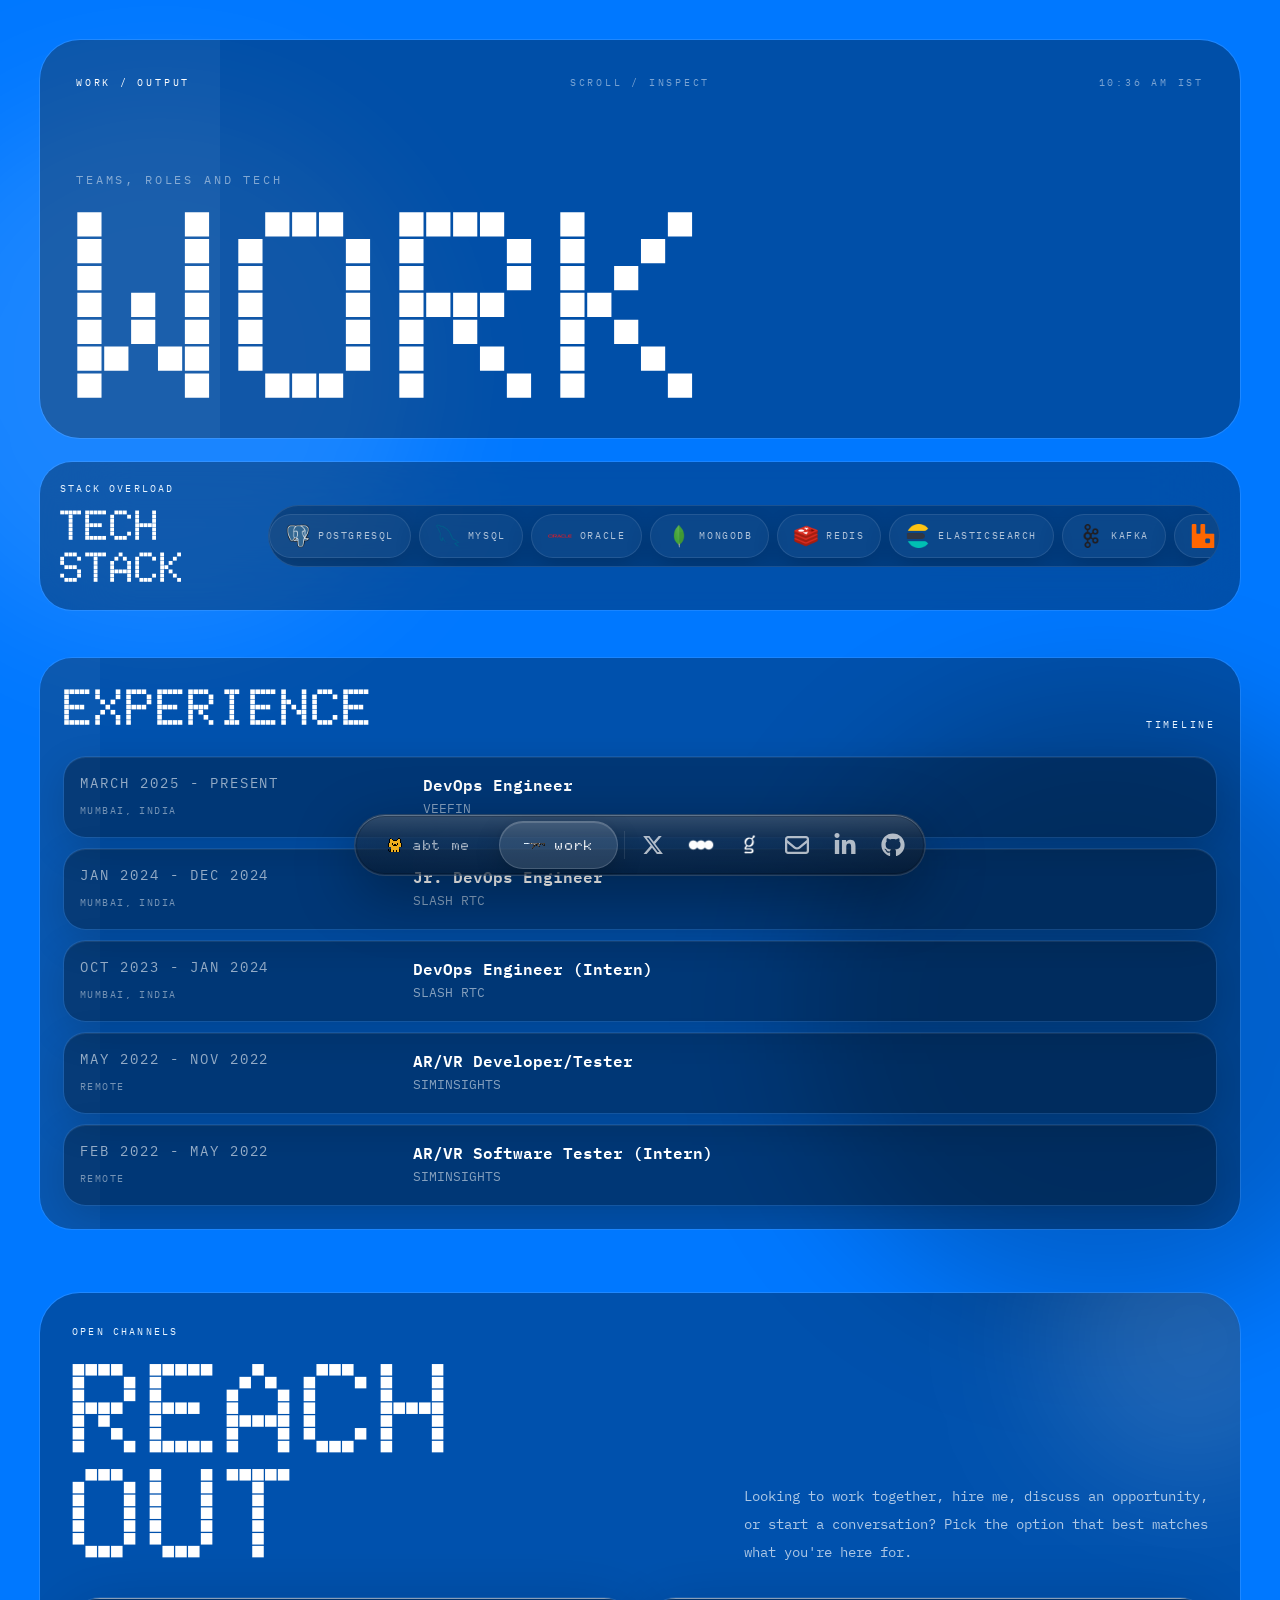
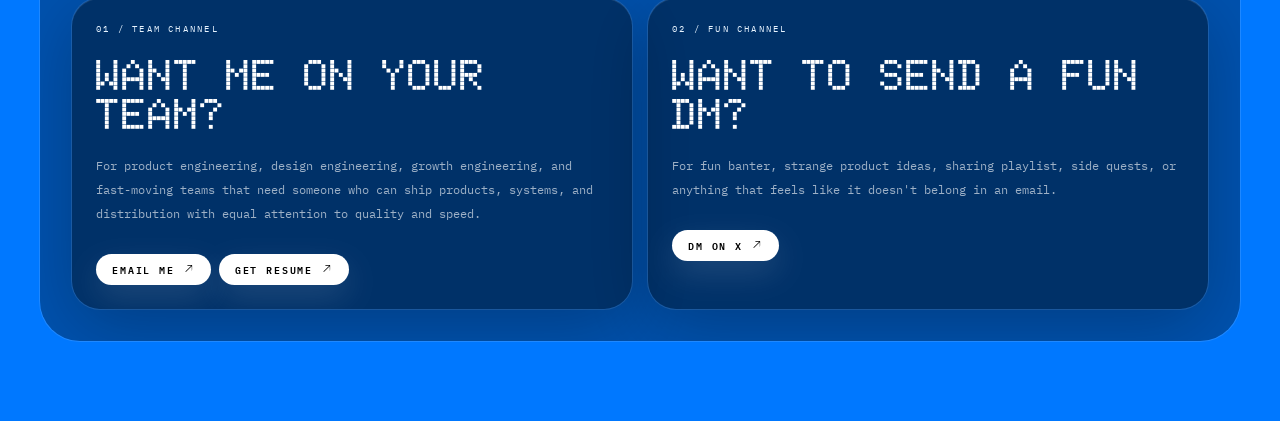
==== commit 4646650d: "Fix live IST clock on work page" ====
--- a/work.html
+++ b/work.html
@@ -1,5 +1,5 @@
 <!DOCTYPE html><html lang="en">
-<head><meta charSet="utf-8"/><meta name="viewport" content="width=device-width, initial-scale=1"/><title>Saurabh Jadhav</title><link rel="preconnect" href="https://fonts.googleapis.com/"/><link rel="preconnect" href="https://fonts.gstatic.com/" crossorigin="anonymous"/><link rel="stylesheet" href="https://fonts.googleapis.com/css2?family=Doto:wght@400..900&amp;family=IBM+Plex+Mono:wght@400;500;600&amp;family=Lora:wght@500;600;700&amp;family=Tektur:wght@500;600;700;800&amp;display=swap"/><link rel="icon" type="image/png" sizes="64x64" href="favicon.png"/><link rel="shortcut icon" href="favicon.ico"/><link rel="stylesheet" href="assets/tailwind-BLJyI5Uo.css"/></head><body><main class="bg-ink text-white"><header class="pointer-events-none fixed inset-x-0 bottom-[calc(0.75rem+env(safe-area-inset-bottom))] z-30 flex w-full justify-center px-2 transition-transform duration-300 ease-out sm:bottom-6 sm:px-3 translate-y-0" data-site-nav="true"><div class="pointer-events-auto relative max-w-[calc(100vw-1rem)] overflow-hidden rounded-full border border-white/14 bg-[rgba(10,12,17,0.42)] p-1 shadow-nav-glass backdrop-blur-2xl sm:max-w-full sm:p-1.5"><span aria-hidden="true" class="pointer-events-none absolute inset-0 rounded-full bg-[linear-gradient(180deg,rgba(255,255,255,0.18),rgba(255,255,255,0.045)_42%,rgba(0,0,0,0.12))]"></span><span aria-hidden="true" class="pointer-events-none absolute inset-px rounded-full border border-black/18"></span><nav aria-label="Primary" class="relative flex max-w-full items-center justify-start gap-1 overflow-x-auto [-ms-overflow-style:none] [scrollbar-width:none] sm:justify-center sm:gap-1.5 sm:overflow-visible [&amp;::-webkit-scrollbar]:hidden"><div class="relative flex shrink-0 items-center justify-center gap-0.5 sm:gap-1"><a href="index.html#about" class="relative z-10 min-w-[4.65rem] shrink-0 rounded-full px-2.5 py-2.5 text-center font-doto text-[10px] font-black tracking-[0.06em] outline-none focus-visible:ring-1 focus-visible:ring-white/30 sm:min-w-[7rem] sm:px-6 sm:py-3 sm:text-[14px] sm:tracking-[0.12em] text-white/70" tabindex="0"><span class="relative z-10 flex items-center justify-center gap-1.5 sm:gap-2"><img src="./assets/cat.png" alt="Pixel Heart" class="h-5 w-5 shrink-0 sm:h-5 sm:w-5 [image-rendering:pixelated]">abt me</span></a><a href="work.html" class="relative z-10 min-w-[4.65rem] shrink-0 rounded-full px-2.5 py-2.5 text-center font-doto text-[10px] font-black tracking-[0.06em] outline-none focus-visible:ring-1 focus-visible:ring-white/30 sm:min-w-[7rem] sm:px-6 sm:py-3 sm:text-[14px] sm:tracking-[0.12em] text-white" tabindex="0"><span class="absolute inset-0 -z-10 rounded-full border border-white/16 bg-white/12 shadow-[inset_0_1px_0_rgba(255,255,255,0.16),0_8px_24px_rgba(0,0,0,0.22)]"></span><span class="relative z-10 flex items-center justify-center gap-1.5 sm:gap-2"><img src="./assets/pc.png" alt="" aria-hidden="true" class="h-6 w-6 shrink-0 sm:h-6 sm:w-6" style="image-rendering:pixelated"/>work</span></a></div><span aria-hidden="true" class="h-7 w-px shrink-0 bg-white/10"></span><div class="flex shrink-0 items-center gap-0.5 pr-0.5 sm:gap-1 sm:pr-1"><a aria-label="X" class="flex h-9 w-9 shrink-0 items-center justify-center rounded-full text-white/68 transition-colors duration-150 hover:text-white sm:h-11 sm:w-11" href="https://x.com/sauwurabh" rel="noreferrer" target="_blank"><svg stroke="currentColor" fill="currentColor" stroke-width="0" viewBox="0 0 512 512" class="h-5 w-5 sm:h-5.5 sm:w-5.5" height="1em" width="1em" xmlns="http://www.w3.org/2000/svg"><path d="M389.2 48h70.6L305.6 224.2 487 464H345L233.7 318.6 106.5 464H35.8L200.7 275.5 26.8 48H172.4L272.9 180.9 389.2 48zM364.4 421.8h39.1L151.1 88h-42L364.4 421.8z"></path></svg></a><a aria-label="Letterboxd" class="flex h-9 w-9 shrink-0 items-center justify-center rounded-full text-white/68 transition-colors duration-150 hover:text-white sm:h-11 sm:w-11" href="https://letterboxd.com/saurabhx/" rel="noreferrer" target="_blank"><img src="./assets/lb.png" alt="" class="h-6 w-6 object-contain sm:h-7 sm:w-7"/></a><a aria-label="Goodreads" class="flex h-9 w-9 shrink-0 items-center justify-center rounded-full text-white/68 transition-colors duration-150 hover:text-white sm:h-11 sm:w-11" href="https://www.goodreads.com/saurabhx" rel="noreferrer" target="_blank"><img src="./assets/gr.png" alt="" class="h-6 w-6 object-contain sm:h-7 sm:w-7"/></a><a aria-label="Mail" class="flex h-9 w-9 shrink-0 items-center justify-center rounded-full text-white/68 transition-colors duration-150 hover:text-white sm:h-11 sm:w-11" href="https://mail.google.com/mail/?view=cm&amp;fs=1&amp;to=saurabh9work%40gmail.com" rel="noreferrer" target="_blank"><svg stroke="currentColor" fill="currentColor" stroke-width="0" viewBox="0 0 512 512" class="h-5 w-5 sm:h-6 sm:w-6" height="1em" width="1em" xmlns="http://www.w3.org/2000/svg"><path d="M64 112c-8.8 0-16 7.2-16 16l0 22.1L220.5 291.7c20.7 17 50.4 17 71.1 0L464 150.1l0-22.1c0-8.8-7.2-16-16-16L64 112zM48 212.2L48 384c0 8.8 7.2 16 16 16l384 0c8.8 0 16-7.2 16-16l0-171.8L322 328.8c-38.4 31.5-93.7 31.5-132 0L48 212.2zM0 128C0 92.7 28.7 64 64 64l384 0c35.3 0 64 28.7 64 64l0 256c0 35.3-28.7 64-64 64L64 448c-35.3 0-64-28.7-64-64L0 128z"></path></svg></a><a aria-label="LinkedIn" class="flex h-9 w-9 shrink-0 items-center justify-center rounded-full text-white/68 transition-colors duration-150 hover:text-white sm:h-11 sm:w-11" href="https://www.linkedin.com/in/saurabh--jadhav/" rel="noreferrer" target="_blank"><svg stroke="currentColor" fill="currentColor" stroke-width="0" viewBox="0 0 448 512" class="h-5 w-5 sm:h-6 sm:w-6" height="1em" width="1em" xmlns="http://www.w3.org/2000/svg"><path d="M100.28 448H7.4V148.9h92.88zM53.79 108.1C24.09 108.1 0 83.5 0 53.8a53.79 53.79 0 0 1 107.58 0c0 29.7-24.1 54.3-53.79 54.3zM447.9 448h-92.68V302.4c0-34.7-.7-79.2-48.29-79.2-48.29 0-55.69 37.7-55.69 76.7V448h-92.78V148.9h89.08v40.8h1.3c12.4-23.5 42.69-48.3 87.88-48.3 94 0 111.28 61.9 111.28 142.3V448z"></path></svg></a><a aria-label="GitHub" class="flex h-9 w-9 shrink-0 items-center justify-center rounded-full text-white/68 transition-colors duration-150 hover:text-white sm:h-11 sm:w-11" href="https://github.com/saurabh-jadhav-09" rel="noreferrer" target="_blank"><svg stroke="currentColor" fill="currentColor" stroke-width="0" viewBox="0 0 496 512" class="h-5 w-5 sm:h-6 sm:w-6" height="1em" width="1em" xmlns="http://www.w3.org/2000/svg"><path d="M165.9 397.4c0 2-2.3 3.6-5.2 3.6-3.3.3-5.6-1.3-5.6-3.6 0-2 2.3-3.6 5.2-3.6 3-.3 5.6 1.3 5.6 3.6zm-31.1-4.5c-.7 2 1.3 4.3 4.3 4.9 2.6 1 5.6 0 6.2-2s-1.3-4.3-4.3-5.2c-2.6-.7-5.5.3-6.2 2.3zm44.2-1.7c-2.9.7-4.9 2.6-4.6 4.9.3 2 2.9 3.3 5.9 2.6 2.9-.7 4.9-2.6 4.6-4.6-.3-1.9-3-3.2-5.9-2.9zM244.8 8C106.1 8 0 113.3 0 252c0 110.9 69.8 205.8 169.5 239.2 12.8 2.3 17.3-5.6 17.3-12.1 0-6.2-.3-40.4-.3-61.4 0 0-70 15-84.7-29.8 0 0-11.4-29.1-27.8-36.6 0 0-22.9-15.7 1.6-15.4 0 0 24.9 2 38.6 25.8 21.9 38.6 58.6 27.5 72.9 20.9 2.3-16 8.8-27.1 16-33.7-55.9-6.2-112.3-14.3-112.3-110.5 0-27.5 7.6-41.3 23.6-58.9-2.6-6.5-11.1-33.3 2.6-67.9 20.9-6.5 69 27 69 27 20-5.6 41.5-8.5 62.8-8.5s42.8 2.9 62.8 8.5c0 0 48.1-33.6 69-27 13.7 34.7 5.2 61.4 2.6 67.9 16 17.7 25.8 31.5 25.8 58.9 0 96.5-58.9 104.2-114.8 110.5 9.2 7.9 17 22.9 17 46.4 0 33.7-.3 75.4-.3 83.6 0 6.5 4.6 14.4 17.3 12.1C428.2 457.8 496 362.9 496 252 496 113.3 383.5 8 244.8 8zM97.2 352.9c-1.3 1-1 3.3.7 5.2 1.6 1.6 3.9 2.3 5.2 1 1.3-1 1-3.3-.7-5.2-1.6-1.6-3.9-2.3-5.2-1zm-10.8-8.1c-.7 1.3.3 2.9 2.3 3.9 1.6 1 3.6.7 4.3-.7.7-1.3-.3-2.9-2.3-3.9-2-.6-3.6-.3-4.3.7zm32.4 35.6c-1.6 1.3-1 4.3 1.3 6.2 2.3 2.3 5.2 2.6 6.5 1 1.3-1.3.7-4.3-1.3-6.2-2.2-2.3-5.2-2.6-6.5-1zm-11.4-14.7c-1.6 1-1.6 3.6 0 5.9 1.6 2.3 4.3 3.3 5.6 2.3 1.6-1.3 1.6-3.9 0-6.2-1.4-2.3-4-3.3-5.6-2z"></path></svg></a></div></nav></div></header><section id="projects" class="relative isolate min-h-screen overflow-hidden bg-[#0078FF] text-fog work-electric-blue [--ledger-accent:#0078FF]"><div aria-hidden="true" class="pointer-events-none absolute -left-28 top-24 -z-10 h-[34rem] w-[34rem] rounded-full bg-white/10 blur-3xl"></div><div aria-hidden="true" class="pointer-events-none absolute -right-32 top-[44rem] -z-10 h-[38rem] w-[38rem] rounded-full bg-theme-black/20 blur-3xl"></div><div class="mx-auto min-h-screen w-full max-w-[1460px] px-4 py-6 pb-[calc(var(--site-nav-height)+2rem+env(safe-area-inset-bottom))] sm:px-8 sm:py-8 lg:px-10 lg:py-10 relative z-10"><div class="motion-safe:animate-work-reveal"><header class="relative isolate overflow-hidden rounded-[2rem] bg-theme-black/34 p-5 shadow-[0_28px_100px_rgba(0,0,0,0.30),0_0_70px_rgba(0,120,255,0.20),inset_0_1px_0_rgba(255,255,255,0.14)] ring-1 ring-white/12 backdrop-blur-2xl motion-safe:animate-glass-breathe motion-safe:[animation-delay:-1.1s] motion-safe:[animation-duration:12.5s] sm:p-7 lg:rounded-[2.5rem] lg:p-9"><div aria-hidden="true" class="pointer-events-none absolute inset-y-0 -z-10 w-1/2 motion-safe:animate-glass-sheen left-[-35%] bg-white/[0.045] motion-safe:[animation-delay:-2.4s] motion-safe:[animation-duration:10.2s]"></div><div class="grid gap-2 font-mono text-[0.56rem] uppercase tracking-[0.18em] text-white/48 sm:grid-cols-3 sm:items-start sm:gap-3 sm:text-[0.62rem] sm:tracking-[0.28em]"><p class="text-white">work / output</p><p class="hidden text-center sm:block">scroll / inspect</p><p class="sm:text-right"><span>03:45 pm</span> IST</p></div><div class="pt-12 sm:pt-16 lg:pt-20"><p class="motion-safe:animate-work-reveal font-mono text-[0.64rem] uppercase tracking-[0.16em] text-white/48 sm:text-[0.74rem] sm:tracking-[0.24em]">teams, roles and tech</p><h1 class="mt-5 motion-safe:animate-work-reveal font-doto text-[clamp(4.2rem,21vw,19rem)] font-black uppercase leading-[0.72] tracking-section text-white [animation-delay:90ms] sm:text-[clamp(5.8rem,21vw,19rem)]">work</h1></div></header></div><div class="py-4 lg:py-6"><section class="relative isolate overflow-hidden rounded-[2rem] bg-theme-black/32 p-5 shadow-[0_24px_90px_rgba(0,0,0,0.26),0_0_52px_rgba(0,120,255,0.14),inset_0_1px_0_rgba(255,255,255,0.12)] ring-1 ring-white/10 backdrop-blur-2xl motion-safe:animate-glass-breathe sm:p-6 group/stack !p-4 sm:!p-5"><div aria-hidden="true" class="absolute inset-0 -z-10 opacity-45 [background:radial-gradient(circle_at_16%_14%,rgba(255,255,255,.08),transparent_28%),radial-gradient(circle_at_86%_60%,rgba(0,120,255,.13),transparent_36%)]"></div><div class="grid gap-4 lg:grid-cols-[12rem_minmax(0,1fr)] lg:items-center"><div><p class="font-mono text-[0.56rem] uppercase tracking-[0.22em] text-accent sm:text-[0.62rem]">stack overload</p><h2 class="mt-2 font-doto text-[2rem] font-black uppercase leading-none tracking-section text-white sm:text-[2.65rem]">tech stack</h2></div><div class="min-w-0 space-y-2"><div class="relative overflow-hidden rounded-full border border-white/10 bg-theme-black/24"><div class="flex w-max transform-gpu gap-2 py-2 will-change-transform motion-safe:animate-stack-marquee motion-reduce:animate-none"><span class="flex h-10 items-center gap-2 rounded-full border px-3 font-mono text-[0.58rem] uppercase tracking-[0.16em] shadow-[0_10px_26px_rgba(0,0,0,0.18)] sm:h-11 sm:px-4 sm:text-[0.62rem] border-white/10 bg-white/[0.045] text-white/68"><img src="./assets/tech_icons/PostgresSQL.png" alt="" class="h-5 w-5 shrink-0 object-contain sm:h-6 sm:w-6">PostgreSQL</span><span class="flex h-10 items-center gap-2 rounded-full border px-3 font-mono text-[0.58rem] uppercase tracking-[0.16em] shadow-[0_10px_26px_rgba(0,0,0,0.18)] sm:h-11 sm:px-4 sm:text-[0.62rem] border-white/10 bg-white/[0.045] text-white/68"><img src="./assets/tech_icons/MySQL.png" alt="" class="h-5 w-5 shrink-0 object-contain sm:h-6 sm:w-6">MySQL</span><span class="flex h-10 items-center gap-2 rounded-full border px-3 font-mono text-[0.58rem] uppercase tracking-[0.16em] shadow-[0_10px_26px_rgba(0,0,0,0.18)] sm:h-11 sm:px-4 sm:text-[0.62rem] border-white/10 bg-white/[0.045] text-white/68"><img src="./assets/tech_icons/Oracle.png" alt="" class="h-5 w-5 shrink-0 object-contain sm:h-6 sm:w-6">Oracle</span><span class="flex h-10 items-center gap-2 rounded-full border px-3 font-mono text-[0.58rem] uppercase tracking-[0.16em] shadow-[0_10px_26px_rgba(0,0,0,0.18)] sm:h-11 sm:px-4 sm:text-[0.62rem] border-white/10 bg-white/[0.045] text-white/68"><img src="./assets/tech_icons/MongoDB.png" alt="" class="h-5 w-5 shrink-0 object-contain sm:h-6 sm:w-6">MongoDB</span><span class="flex h-10 items-center gap-2 rounded-full border px-3 font-mono text-[0.58rem] uppercase tracking-[0.16em] shadow-[0_10px_26px_rgba(0,0,0,0.18)] sm:h-11 sm:px-4 sm:text-[0.62rem] border-white/10 bg-white/[0.045] text-white/68"><img src="./assets/tech_icons/Redis.png" alt="" class="h-5 w-5 shrink-0 object-contain sm:h-6 sm:w-6">Redis</span><span class="flex h-10 items-center gap-2 rounded-full border px-3 font-mono text-[0.58rem] uppercase tracking-[0.16em] shadow-[0_10px_26px_rgba(0,0,0,0.18)] sm:h-11 sm:px-4 sm:text-[0.62rem] border-white/10 bg-white/[0.045] text-white/68"><img src="./assets/tech_icons/Elastic-Search.png" alt="" class="h-5 w-5 shrink-0 object-contain sm:h-6 sm:w-6">Elasticsearch</span><span class="flex h-10 items-center gap-2 rounded-full border px-3 font-mono text-[0.58rem] uppercase tracking-[0.16em] shadow-[0_10px_26px_rgba(0,0,0,0.18)] sm:h-11 sm:px-4 sm:text-[0.62rem] border-white/10 bg-white/[0.045] text-white/68"><img src="./assets/tech_icons/Apache-Kafka.png" alt="" class="h-5 w-5 shrink-0 object-contain sm:h-6 sm:w-6">Kafka</span><span class="flex h-10 items-center gap-2 rounded-full border px-3 font-mono text-[0.58rem] uppercase tracking-[0.16em] shadow-[0_10px_26px_rgba(0,0,0,0.18)] sm:h-11 sm:px-4 sm:text-[0.62rem] border-white/10 bg-white/[0.045] text-white/68"><img src="./assets/tech_icons/RabbitMQ.png" alt="" class="h-5 w-5 shrink-0 object-contain sm:h-6 sm:w-6">RabbitMQ</span><span class="flex h-10 items-center gap-2 rounded-full border px-3 font-mono text-[0.58rem] uppercase tracking-[0.16em] shadow-[0_10px_26px_rgba(0,0,0,0.18)] sm:h-11 sm:px-4 sm:text-[0.62rem] border-white/10 bg-white/[0.045] text-white/68"><img src="./assets/tech_icons/Linux.png" alt="" class="h-5 w-5 shrink-0 object-contain sm:h-6 sm:w-6">Linux</span><span class="flex h-10 items-center gap-2 rounded-full border px-3 font-mono text-[0.58rem] uppercase tracking-[0.16em] shadow-[0_10px_26px_rgba(0,0,0,0.18)] sm:h-11 sm:px-4 sm:text-[0.62rem] border-white/10 bg-white/[0.045] text-white/68"><img src="./assets/tech_icons/Red-Hat.png" alt="" class="h-5 w-5 shrink-0 object-contain sm:h-6 sm:w-6">Red Hat</span><span class="flex h-10 items-center gap-2 rounded-full border px-3 font-mono text-[0.58rem] uppercase tracking-[0.16em] shadow-[0_10px_26px_rgba(0,0,0,0.18)] sm:h-11 sm:px-4 sm:text-[0.62rem] border-white/10 bg-white/[0.045] text-white/68"><img src="./assets/tech_icons/Debian.png" alt="" class="h-5 w-5 shrink-0 object-contain sm:h-6 sm:w-6">Debian</span><span class="flex h-10 items-center gap-2 rounded-full border px-3 font-mono text-[0.58rem] uppercase tracking-[0.16em] shadow-[0_10px_26px_rgba(0,0,0,0.18)] sm:h-11 sm:px-4 sm:text-[0.62rem] border-accent/26 bg-accent/[0.105] text-white"><img src="./assets/tech_icons/AWS.png" alt="" class="h-5 w-5 shrink-0 object-contain sm:h-6 sm:w-6">AWS</span><span class="flex h-10 items-center gap-2 rounded-full border px-3 font-mono text-[0.58rem] uppercase tracking-[0.16em] shadow-[0_10px_26px_rgba(0,0,0,0.18)] sm:h-11 sm:px-4 sm:text-[0.62rem] border-accent/26 bg-accent/[0.105] text-white"><img src="./assets/tech_icons/Azure.png" alt="" class="h-5 w-5 shrink-0 object-contain sm:h-6 sm:w-6">Azure</span><span class="flex h-10 items-center gap-2 rounded-full border px-3 font-mono text-[0.58rem] uppercase tracking-[0.16em] shadow-[0_10px_26px_rgba(0,0,0,0.18)] sm:h-11 sm:px-4 sm:text-[0.62rem] border-accent/26 bg-accent/[0.105] text-white"><img src="./assets/tech_icons/Google-Cloud.png" alt="" class="h-5 w-5 shrink-0 object-contain sm:h-6 sm:w-6">GCP</span><span class="flex h-10 items-center gap-2 rounded-full border px-3 font-mono text-[0.58rem] uppercase tracking-[0.16em] shadow-[0_10px_26px_rgba(0,0,0,0.18)] sm:h-11 sm:px-4 sm:text-[0.62rem] border-accent/26 bg-accent/[0.105] text-white"><img src="./assets/tech_icons/Docker.png" alt="" class="h-5 w-5 shrink-0 object-contain sm:h-6 sm:w-6">Docker</span><span class="flex h-10 items-center gap-2 rounded-full border px-3 font-mono text-[0.58rem] uppercase tracking-[0.16em] shadow-[0_10px_26px_rgba(0,0,0,0.18)] sm:h-11 sm:px-4 sm:text-[0.62rem] border-accent/26 bg-accent/[0.105] text-white"><img src="./assets/tech_icons/Kubernetes.png" alt="" class="h-5 w-5 shrink-0 object-contain sm:h-6 sm:w-6">Kubernetes</span><span class="flex h-10 items-center gap-2 rounded-full border px-3 font-mono text-[0.58rem] uppercase tracking-[0.16em] shadow-[0_10px_26px_rgba(0,0,0,0.18)] sm:h-11 sm:px-4 sm:text-[0.62rem] border-accent/26 bg-accent/[0.105] text-white"><img src="./assets/tech_icons/GitHub.png" alt="" class="h-5 w-5 shrink-0 object-contain sm:h-6 sm:w-6">GitHub</span><span class="flex h-10 items-center gap-2 rounded-full border px-3 font-mono text-[0.58rem] uppercase tracking-[0.16em] shadow-[0_10px_26px_rgba(0,0,0,0.18)] sm:h-11 sm:px-4 sm:text-[0.62rem] border-white/10 bg-white/[0.045] text-white/68"><img src="./assets/tech_icons/BitBucket.png" alt="" class="h-5 w-5 shrink-0 object-contain sm:h-6 sm:w-6">Bitbucket</span><span class="flex h-10 items-center gap-2 rounded-full border px-3 font-mono text-[0.58rem] uppercase tracking-[0.16em] shadow-[0_10px_26px_rgba(0,0,0,0.18)] sm:h-11 sm:px-4 sm:text-[0.62rem] border-white/10 bg-white/[0.045] text-white/68"><img src="./assets/tech_icons/Jira.png" alt="" class="h-5 w-5 shrink-0 object-contain sm:h-6 sm:w-6">Jira</span><span class="flex h-10 items-center gap-2 rounded-full border px-3 font-mono text-[0.58rem] uppercase tracking-[0.16em] shadow-[0_10px_26px_rgba(0,0,0,0.18)] sm:h-11 sm:px-4 sm:text-[0.62rem] border-accent/26 bg-accent/[0.105] text-white"><img src="./assets/tech_icons/GitHub-Actions.png" alt="" class="h-5 w-5 shrink-0 object-contain sm:h-6 sm:w-6">GitHub Actions</span><span class="flex h-10 items-center gap-2 rounded-full border px-3 font-mono text-[0.58rem] uppercase tracking-[0.16em] shadow-[0_10px_26px_rgba(0,0,0,0.18)] sm:h-11 sm:px-4 sm:text-[0.62rem] border-white/10 bg-white/[0.045] text-white/68"><img src="./assets/tech_icons/Jenkins.png" alt="" class="h-5 w-5 shrink-0 object-contain sm:h-6 sm:w-6">Jenkins</span><span class="flex h-10 items-center gap-2 rounded-full border px-3 font-mono text-[0.58rem] uppercase tracking-[0.16em] shadow-[0_10px_26px_rgba(0,0,0,0.18)] sm:h-11 sm:px-4 sm:text-[0.62rem] border-white/10 bg-white/[0.045] text-white/68"><img src="./assets/tech_icons/Ansible.png" alt="" class="h-5 w-5 shrink-0 object-contain sm:h-6 sm:w-6">Ansible</span><span class="flex h-10 items-center gap-2 rounded-full border px-3 font-mono text-[0.58rem] uppercase tracking-[0.16em] shadow-[0_10px_26px_rgba(0,0,0,0.18)] sm:h-11 sm:px-4 sm:text-[0.62rem] border-white/10 bg-white/[0.045] text-white/68"><img src="./assets/tech_icons/Prometheus.png" alt="" class="h-5 w-5 shrink-0 object-contain sm:h-6 sm:w-6">Prometheus</span><span class="flex h-10 items-center gap-2 rounded-full border px-3 font-mono text-[0.58rem] uppercase tracking-[0.16em] shadow-[0_10px_26px_rgba(0,0,0,0.18)] sm:h-11 sm:px-4 sm:text-[0.62rem] border-white/10 bg-white/[0.045] text-white/68"><span class="grid h-6 min-w-6 place-items-center rounded-md bg-white/12 px-1.5 font-doto text-[0.68rem] font-black uppercase text-white">Al</span>Alertmanager</span><span class="flex h-10 items-center gap-2 rounded-full border px-3 font-mono text-[0.58rem] uppercase tracking-[0.16em] shadow-[0_10px_26px_rgba(0,0,0,0.18)] sm:h-11 sm:px-4 sm:text-[0.62rem] border-white/10 bg-white/[0.045] text-white/68"><img src="./assets/tech_icons/Grafana.png" alt="" class="h-5 w-5 shrink-0 object-contain sm:h-6 sm:w-6">Grafana</span><span class="flex h-10 items-center gap-2 rounded-full border px-3 font-mono text-[0.58rem] uppercase tracking-[0.16em] shadow-[0_10px_26px_rgba(0,0,0,0.18)] sm:h-11 sm:px-4 sm:text-[0.62rem] border-white/10 bg-white/[0.045] text-white/68"><img src="./assets/tech_icons/OpenTelemetry.png" alt="" class="h-5 w-5 shrink-0 object-contain sm:h-6 sm:w-6">OpenTelemetry</span><span class="flex h-10 items-center gap-2 rounded-full border px-3 font-mono text-[0.58rem] uppercase tracking-[0.16em] shadow-[0_10px_26px_rgba(0,0,0,0.18)] sm:h-11 sm:px-4 sm:text-[0.62rem] border-white/10 bg-white/[0.045] text-white/68"><img src="./assets/tech_icons/Kibana.png" alt="" class="h-5 w-5 shrink-0 object-contain sm:h-6 sm:w-6">Kibana</span><span class="flex h-10 items-center gap-2 rounded-full border px-3 font-mono text-[0.58rem] uppercase tracking-[0.16em] shadow-[0_10px_26px_rgba(0,0,0,0.18)] sm:h-11 sm:px-4 sm:text-[0.62rem] border-white/10 bg-white/[0.045] text-white/68"><img src="./assets/tech_icons/Bash.png" alt="" class="h-5 w-5 shrink-0 object-contain sm:h-6 sm:w-6">Bash</span><span class="flex h-10 items-center gap-2 rounded-full border px-3 font-mono text-[0.58rem] uppercase tracking-[0.16em] shadow-[0_10px_26px_rgba(0,0,0,0.18)] sm:h-11 sm:px-4 sm:text-[0.62rem] border-accent/26 bg-accent/[0.105] text-white"><img src="./assets/tech_icons/Python.png" alt="" class="h-5 w-5 shrink-0 object-contain sm:h-6 sm:w-6">Python</span><span class="flex h-10 items-center gap-2 rounded-full border px-3 font-mono text-[0.58rem] uppercase tracking-[0.16em] shadow-[0_10px_26px_rgba(0,0,0,0.18)] sm:h-11 sm:px-4 sm:text-[0.62rem] border-white/10 bg-white/[0.045] text-white/68"><img src="./assets/tech_icons/SonarQube.png" alt="" class="h-5 w-5 shrink-0 object-contain sm:h-6 sm:w-6">SonarQube</span><span class="flex h-10 items-center gap-2 rounded-full border px-3 font-mono text-[0.58rem] uppercase tracking-[0.16em] shadow-[0_10px_26px_rgba(0,0,0,0.18)] sm:h-11 sm:px-4 sm:text-[0.62rem] border-white/10 bg-white/[0.045] text-white/68"><img src="./assets/tech_icons/PostgresSQL.png" alt="" class="h-5 w-5 shrink-0 object-contain sm:h-6 sm:w-6">PostgreSQL</span><span class="flex h-10 items-center gap-2 rounded-full border px-3 font-mono text-[0.58rem] uppercase tracking-[0.16em] shadow-[0_10px_26px_rgba(0,0,0,0.18)] sm:h-11 sm:px-4 sm:text-[0.62rem] border-white/10 bg-white/[0.045] text-white/68"><img src="./assets/tech_icons/MySQL.png" alt="" class="h-5 w-5 shrink-0 object-contain sm:h-6 sm:w-6">MySQL</span><span class="flex h-10 items-center gap-2 rounded-full border px-3 font-mono text-[0.58rem] uppercase tracking-[0.16em] shadow-[0_10px_26px_rgba(0,0,0,0.18)] sm:h-11 sm:px-4 sm:text-[0.62rem] border-white/10 bg-white/[0.045] text-white/68"><img src="./assets/tech_icons/Oracle.png" alt="" class="h-5 w-5 shrink-0 object-contain sm:h-6 sm:w-6">Oracle</span><span class="flex h-10 items-center gap-2 rounded-full border px-3 font-mono text-[0.58rem] uppercase tracking-[0.16em] shadow-[0_10px_26px_rgba(0,0,0,0.18)] sm:h-11 sm:px-4 sm:text-[0.62rem] border-white/10 bg-white/[0.045] text-white/68"><img src="./assets/tech_icons/MongoDB.png" alt="" class="h-5 w-5 shrink-0 object-contain sm:h-6 sm:w-6">MongoDB</span><span class="flex h-10 items-center gap-2 rounded-full border px-3 font-mono text-[0.58rem] uppercase tracking-[0.16em] shadow-[0_10px_26px_rgba(0,0,0,0.18)] sm:h-11 sm:px-4 sm:text-[0.62rem] border-white/10 bg-white/[0.045] text-white/68"><img src="./assets/tech_icons/Redis.png" alt="" class="h-5 w-5 shrink-0 object-contain sm:h-6 sm:w-6">Redis</span><span class="flex h-10 items-center gap-2 rounded-full border px-3 font-mono text-[0.58rem] uppercase tracking-[0.16em] shadow-[0_10px_26px_rgba(0,0,0,0.18)] sm:h-11 sm:px-4 sm:text-[0.62rem] border-white/10 bg-white/[0.045] text-white/68"><img src="./assets/tech_icons/Elastic-Search.png" alt="" class="h-5 w-5 shrink-0 object-contain sm:h-6 sm:w-6">Elasticsearch</span><span class="flex h-10 items-center gap-2 rounded-full border px-3 font-mono text-[0.58rem] uppercase tracking-[0.16em] shadow-[0_10px_26px_rgba(0,0,0,0.18)] sm:h-11 sm:px-4 sm:text-[0.62rem] border-white/10 bg-white/[0.045] text-white/68"><img src="./assets/tech_icons/Apache-Kafka.png" alt="" class="h-5 w-5 shrink-0 object-contain sm:h-6 sm:w-6">Kafka</span><span class="flex h-10 items-center gap-2 rounded-full border px-3 font-mono text-[0.58rem] uppercase tracking-[0.16em] shadow-[0_10px_26px_rgba(0,0,0,0.18)] sm:h-11 sm:px-4 sm:text-[0.62rem] border-white/10 bg-white/[0.045] text-white/68"><img src="./assets/tech_icons/RabbitMQ.png" alt="" class="h-5 w-5 shrink-0 object-contain sm:h-6 sm:w-6">RabbitMQ</span><span class="flex h-10 items-center gap-2 rounded-full border px-3 font-mono text-[0.58rem] uppercase tracking-[0.16em] shadow-[0_10px_26px_rgba(0,0,0,0.18)] sm:h-11 sm:px-4 sm:text-[0.62rem] border-white/10 bg-white/[0.045] text-white/68"><img src="./assets/tech_icons/Linux.png" alt="" class="h-5 w-5 shrink-0 object-contain sm:h-6 sm:w-6">Linux</span><span class="flex h-10 items-center gap-2 rounded-full border px-3 font-mono text-[0.58rem] uppercase tracking-[0.16em] shadow-[0_10px_26px_rgba(0,0,0,0.18)] sm:h-11 sm:px-4 sm:text-[0.62rem] border-white/10 bg-white/[0.045] text-white/68"><img src="./assets/tech_icons/Red-Hat.png" alt="" class="h-5 w-5 shrink-0 object-contain sm:h-6 sm:w-6">Red Hat</span><span class="flex h-10 items-center gap-2 rounded-full border px-3 font-mono text-[0.58rem] uppercase tracking-[0.16em] shadow-[0_10px_26px_rgba(0,0,0,0.18)] sm:h-11 sm:px-4 sm:text-[0.62rem] border-white/10 bg-white/[0.045] text-white/68"><img src="./assets/tech_icons/Debian.png" alt="" class="h-5 w-5 shrink-0 object-contain sm:h-6 sm:w-6">Debian</span><span class="flex h-10 items-center gap-2 rounded-full border px-3 font-mono text-[0.58rem] uppercase tracking-[0.16em] shadow-[0_10px_26px_rgba(0,0,0,0.18)] sm:h-11 sm:px-4 sm:text-[0.62rem] border-accent/26 bg-accent/[0.105] text-white"><img src="./assets/tech_icons/AWS.png" alt="" class="h-5 w-5 shrink-0 object-contain sm:h-6 sm:w-6">AWS</span><span class="flex h-10 items-center gap-2 rounded-full border px-3 font-mono text-[0.58rem] uppercase tracking-[0.16em] shadow-[0_10px_26px_rgba(0,0,0,0.18)] sm:h-11 sm:px-4 sm:text-[0.62rem] border-accent/26 bg-accent/[0.105] text-white"><img src="./assets/tech_icons/Azure.png" alt="" class="h-5 w-5 shrink-0 object-contain sm:h-6 sm:w-6">Azure</span><span class="flex h-10 items-center gap-2 rounded-full border px-3 font-mono text-[0.58rem] uppercase tracking-[0.16em] shadow-[0_10px_26px_rgba(0,0,0,0.18)] sm:h-11 sm:px-4 sm:text-[0.62rem] border-accent/26 bg-accent/[0.105] text-white"><img src="./assets/tech_icons/Google-Cloud.png" alt="" class="h-5 w-5 shrink-0 object-contain sm:h-6 sm:w-6">GCP</span><span class="flex h-10 items-center gap-2 rounded-full border px-3 font-mono text-[0.58rem] uppercase tracking-[0.16em] shadow-[0_10px_26px_rgba(0,0,0,0.18)] sm:h-11 sm:px-4 sm:text-[0.62rem] border-accent/26 bg-accent/[0.105] text-white"><img src="./assets/tech_icons/Docker.png" alt="" class="h-5 w-5 shrink-0 object-contain sm:h-6 sm:w-6">Docker</span><span class="flex h-10 items-center gap-2 rounded-full border px-3 font-mono text-[0.58rem] uppercase tracking-[0.16em] shadow-[0_10px_26px_rgba(0,0,0,0.18)] sm:h-11 sm:px-4 sm:text-[0.62rem] border-accent/26 bg-accent/[0.105] text-white"><img src="./assets/tech_icons/Kubernetes.png" alt="" class="h-5 w-5 shrink-0 object-contain sm:h-6 sm:w-6">Kubernetes</span><span class="flex h-10 items-center gap-2 rounded-full border px-3 font-mono text-[0.58rem] uppercase tracking-[0.16em] shadow-[0_10px_26px_rgba(0,0,0,0.18)] sm:h-11 sm:px-4 sm:text-[0.62rem] border-accent/26 bg-accent/[0.105] text-white"><img src="./assets/tech_icons/GitHub.png" alt="" class="h-5 w-5 shrink-0 object-contain sm:h-6 sm:w-6">GitHub</span><span class="flex h-10 items-center gap-2 rounded-full border px-3 font-mono text-[0.58rem] uppercase tracking-[0.16em] shadow-[0_10px_26px_rgba(0,0,0,0.18)] sm:h-11 sm:px-4 sm:text-[0.62rem] border-white/10 bg-white/[0.045] text-white/68"><img src="./assets/tech_icons/BitBucket.png" alt="" class="h-5 w-5 shrink-0 object-contain sm:h-6 sm:w-6">Bitbucket</span><span class="flex h-10 items-center gap-2 rounded-full border px-3 font-mono text-[0.58rem] uppercase tracking-[0.16em] shadow-[0_10px_26px_rgba(0,0,0,0.18)] sm:h-11 sm:px-4 sm:text-[0.62rem] border-white/10 bg-white/[0.045] text-white/68"><img src="./assets/tech_icons/Jira.png" alt="" class="h-5 w-5 shrink-0 object-contain sm:h-6 sm:w-6">Jira</span><span class="flex h-10 items-center gap-2 rounded-full border px-3 font-mono text-[0.58rem] uppercase tracking-[0.16em] shadow-[0_10px_26px_rgba(0,0,0,0.18)] sm:h-11 sm:px-4 sm:text-[0.62rem] border-accent/26 bg-accent/[0.105] text-white"><img src="./assets/tech_icons/GitHub-Actions.png" alt="" class="h-5 w-5 shrink-0 object-contain sm:h-6 sm:w-6">GitHub Actions</span><span class="flex h-10 items-center gap-2 rounded-full border px-3 font-mono text-[0.58rem] uppercase tracking-[0.16em] shadow-[0_10px_26px_rgba(0,0,0,0.18)] sm:h-11 sm:px-4 sm:text-[0.62rem] border-white/10 bg-white/[0.045] text-white/68"><img src="./assets/tech_icons/Jenkins.png" alt="" class="h-5 w-5 shrink-0 object-contain sm:h-6 sm:w-6">Jenkins</span><span class="flex h-10 items-center gap-2 rounded-full border px-3 font-mono text-[0.58rem] uppercase tracking-[0.16em] shadow-[0_10px_26px_rgba(0,0,0,0.18)] sm:h-11 sm:px-4 sm:text-[0.62rem] border-white/10 bg-white/[0.045] text-white/68"><img src="./assets/tech_icons/Ansible.png" alt="" class="h-5 w-5 shrink-0 object-contain sm:h-6 sm:w-6">Ansible</span><span class="flex h-10 items-center gap-2 rounded-full border px-3 font-mono text-[0.58rem] uppercase tracking-[0.16em] shadow-[0_10px_26px_rgba(0,0,0,0.18)] sm:h-11 sm:px-4 sm:text-[0.62rem] border-white/10 bg-white/[0.045] text-white/68"><img src="./assets/tech_icons/Prometheus.png" alt="" class="h-5 w-5 shrink-0 object-contain sm:h-6 sm:w-6">Prometheus</span><span class="flex h-10 items-center gap-2 rounded-full border px-3 font-mono text-[0.58rem] uppercase tracking-[0.16em] shadow-[0_10px_26px_rgba(0,0,0,0.18)] sm:h-11 sm:px-4 sm:text-[0.62rem] border-white/10 bg-white/[0.045] text-white/68"><span class="grid h-6 min-w-6 place-items-center rounded-md bg-white/12 px-1.5 font-doto text-[0.68rem] font-black uppercase text-white">Al</span>Alertmanager</span><span class="flex h-10 items-center gap-2 rounded-full border px-3 font-mono text-[0.58rem] uppercase tracking-[0.16em] shadow-[0_10px_26px_rgba(0,0,0,0.18)] sm:h-11 sm:px-4 sm:text-[0.62rem] border-white/10 bg-white/[0.045] text-white/68"><img src="./assets/tech_icons/Grafana.png" alt="" class="h-5 w-5 shrink-0 object-contain sm:h-6 sm:w-6">Grafana</span><span class="flex h-10 items-center gap-2 rounded-full border px-3 font-mono text-[0.58rem] uppercase tracking-[0.16em] shadow-[0_10px_26px_rgba(0,0,0,0.18)] sm:h-11 sm:px-4 sm:text-[0.62rem] border-white/10 bg-white/[0.045] text-white/68"><img src="./assets/tech_icons/OpenTelemetry.png" alt="" class="h-5 w-5 shrink-0 object-contain sm:h-6 sm:w-6">OpenTelemetry</span><span class="flex h-10 items-center gap-2 rounded-full border px-3 font-mono text-[0.58rem] uppercase tracking-[0.16em] shadow-[0_10px_26px_rgba(0,0,0,0.18)] sm:h-11 sm:px-4 sm:text-[0.62rem] border-white/10 bg-white/[0.045] text-white/68"><img src="./assets/tech_icons/Kibana.png" alt="" class="h-5 w-5 shrink-0 object-contain sm:h-6 sm:w-6">Kibana</span><span class="flex h-10 items-center gap-2 rounded-full border px-3 font-mono text-[0.58rem] uppercase tracking-[0.16em] shadow-[0_10px_26px_rgba(0,0,0,0.18)] sm:h-11 sm:px-4 sm:text-[0.62rem] border-white/10 bg-white/[0.045] text-white/68"><img src="./assets/tech_icons/Bash.png" alt="" class="h-5 w-5 shrink-0 object-contain sm:h-6 sm:w-6">Bash</span><span class="flex h-10 items-center gap-2 rounded-full border px-3 font-mono text-[0.58rem] uppercase tracking-[0.16em] shadow-[0_10px_26px_rgba(0,0,0,0.18)] sm:h-11 sm:px-4 sm:text-[0.62rem] border-accent/26 bg-accent/[0.105] text-white"><img src="./assets/tech_icons/Python.png" alt="" class="h-5 w-5 shrink-0 object-contain sm:h-6 sm:w-6">Python</span><span class="flex h-10 items-center gap-2 rounded-full border px-3 font-mono text-[0.58rem] uppercase tracking-[0.16em] shadow-[0_10px_26px_rgba(0,0,0,0.18)] sm:h-11 sm:px-4 sm:text-[0.62rem] border-white/10 bg-white/[0.045] text-white/68"><img src="./assets/tech_icons/SonarQube.png" alt="" class="h-5 w-5 shrink-0 object-contain sm:h-6 sm:w-6">SonarQube</span></div></div></div></div></section></div><div class="motion-safe:animate-work-reveal py-4 [animation-delay:220ms] lg:py-6"><section class="relative isolate overflow-hidden rounded-[2rem] bg-theme-black/32 p-5 shadow-[0_24px_90px_rgba(0,0,0,0.26),0_0_52px_rgba(0,120,255,0.14),inset_0_1px_0_rgba(255,255,255,0.12)] ring-1 ring-white/10 backdrop-blur-2xl motion-safe:animate-glass-breathe sm:p-6 motion-safe:[animation-delay:-3.7s] motion-safe:[animation-duration:12.9s]"><div aria-hidden="true" class="pointer-events-none absolute inset-y-0 -z-10 w-1/2 motion-safe:animate-glass-sheen left-[-45%] bg-white/[0.035] motion-safe:[animation-delay:-7.1s] motion-safe:[animation-duration:12.4s]"></div><div class="flex items-end justify-between gap-4"><h2 class="font-doto text-[1.9rem] font-black uppercase leading-none tracking-section text-white sm:text-[3.2rem]">Experience</h2><p class="font-mono text-[0.58rem] uppercase tracking-[0.2em] text-accent sm:text-[0.62rem] sm:tracking-[0.28em]">timeline</p></div><div class="mt-6 grid gap-3"><article class="work-exp-card grid grid-cols-1 gap-3 rounded-[1.35rem] bg-theme-black/32 px-4 py-4 font-mono text-[0.82rem] leading-5 text-white/62 shadow-[0_12px_38px_rgba(0,0,0,0.16),inset_0_1px_0_rgba(255,255,255,0.08)] ring-1 ring-white/8 motion-safe:animate-work-reveal sm:grid-cols-[minmax(13rem,auto)_minmax(0,1fr)] sm:items-center sm:gap-12 lg:gap-16" style="animation-delay:120ms"><div class="sm:pr-10 lg:pr-14"><p class="text-[0.82rem] uppercase tracking-[0.14em] text-white/58 sm:whitespace-nowrap sm:text-[0.88rem]">March 2025 - Present</p><p class="mt-2 text-[0.64rem] uppercase tracking-[0.14em] text-white/46">Mumbai, India</p></div><div class="sm:pl-4 lg:pl-6"><h3 class="break-words font-mono text-[0.96rem] font-semibold text-white sm:text-[1.02rem]">DevOps Engineer</h3><p class="mt-1 text-[0.72rem] uppercase tracking-[0.12em] text-white/52">Veefin</p></div></article><article class="work-exp-card grid grid-cols-1 gap-3 rounded-[1.35rem] bg-theme-black/32 px-4 py-4 font-mono text-[0.82rem] leading-5 text-white/62 shadow-[0_12px_38px_rgba(0,0,0,0.16),inset_0_1px_0_rgba(255,255,255,0.08)] ring-1 ring-white/8 motion-safe:animate-work-reveal sm:grid-cols-[minmax(13rem,auto)_minmax(0,1fr)] sm:items-center sm:gap-12 lg:gap-16" style="animation-delay:200ms"><div class="sm:pr-10 lg:pr-14"><p class="text-[0.82rem] uppercase tracking-[0.14em] text-white/58 sm:whitespace-nowrap sm:text-[0.88rem]">Jan 2024 - Dec 2024</p><p class="mt-2 text-[0.64rem] uppercase tracking-[0.14em] text-white/46">Mumbai, India</p></div><div class="sm:pl-4 lg:pl-6"><h3 class="break-words font-mono text-[0.96rem] font-semibold text-white sm:text-[1.02rem]">Jr. DevOps Engineer</h3><p class="mt-1 text-[0.72rem] uppercase tracking-[0.12em] text-white/52">Slash RTC</p></div></article><article class="work-exp-card grid grid-cols-1 gap-3 rounded-[1.35rem] bg-theme-black/32 px-4 py-4 font-mono text-[0.82rem] leading-5 text-white/62 shadow-[0_12px_38px_rgba(0,0,0,0.16),inset_0_1px_0_rgba(255,255,255,0.08)] ring-1 ring-white/8 motion-safe:animate-work-reveal sm:grid-cols-[minmax(13rem,auto)_minmax(0,1fr)] sm:items-center sm:gap-12 lg:gap-16" style="animation-delay:280ms"><div class="sm:pr-10 lg:pr-14"><p class="text-[0.82rem] uppercase tracking-[0.14em] text-white/58 sm:whitespace-nowrap sm:text-[0.88rem]">Oct 2023 - Jan 2024</p><p class="mt-2 text-[0.64rem] uppercase tracking-[0.14em] text-white/46">Mumbai, India</p></div><div class="sm:pl-4 lg:pl-6"><h3 class="break-words font-mono text-[0.96rem] font-semibold text-white sm:text-[1.02rem]">DevOps Engineer (Intern)</h3><p class="mt-1 text-[0.72rem] uppercase tracking-[0.12em] text-white/52">Slash RTC</p></div></article><article class="work-exp-card grid grid-cols-1 gap-3 rounded-[1.35rem] bg-theme-black/32 px-4 py-4 font-mono text-[0.82rem] leading-5 text-white/62 shadow-[0_12px_38px_rgba(0,0,0,0.16),inset_0_1px_0_rgba(255,255,255,0.08)] ring-1 ring-white/8 motion-safe:animate-work-reveal sm:grid-cols-[minmax(13rem,auto)_minmax(0,1fr)] sm:items-center sm:gap-12 lg:gap-16" style="animation-delay:360ms"><div class="sm:pr-10 lg:pr-14"><p class="text-[0.82rem] uppercase tracking-[0.14em] text-white/58 sm:whitespace-nowrap sm:text-[0.88rem]">May 2022 - Nov 2022</p><p class="mt-2 text-[0.64rem] uppercase tracking-[0.14em] text-white/46">Remote</p></div><div class="sm:pl-4 lg:pl-6"><h3 class="break-words font-mono text-[0.96rem] font-semibold text-white sm:text-[1.02rem]">AR/VR Developer/Tester</h3><p class="mt-1 text-[0.72rem] uppercase tracking-[0.12em] text-white/52">SimInsights</p></div></article><article class="work-exp-card grid grid-cols-1 gap-3 rounded-[1.35rem] bg-theme-black/32 px-4 py-4 font-mono text-[0.82rem] leading-5 text-white/62 shadow-[0_12px_38px_rgba(0,0,0,0.16),inset_0_1px_0_rgba(255,255,255,0.08)] ring-1 ring-white/8 motion-safe:animate-work-reveal sm:grid-cols-[minmax(13rem,auto)_minmax(0,1fr)] sm:items-center sm:gap-12 lg:gap-16" style="animation-delay:440ms"><div class="sm:pr-10 lg:pr-14"><p class="text-[0.82rem] uppercase tracking-[0.14em] text-white/58 sm:whitespace-nowrap sm:text-[0.88rem]">Feb 2022 - May 2022</p><p class="mt-2 text-[0.64rem] uppercase tracking-[0.14em] text-white/46">Remote</p></div><div class="sm:pl-4 lg:pl-6"><h3 class="break-words font-mono text-[0.96rem] font-semibold text-white sm:text-[1.02rem]">AR/VR Software Tester (Intern)</h3><p class="mt-1 text-[0.72rem] uppercase tracking-[0.12em] text-white/52">SimInsights</p></div></article></div></section></div><div class="motion-safe:animate-work-reveal py-8 [animation-delay:340ms] lg:py-10"><section class="relative isolate overflow-hidden rounded-[2.5rem] bg-theme-black/32 p-5 shadow-[0_30px_120px_rgba(0,0,0,0.30),0_0_74px_rgba(0,120,255,0.18),inset_0_1px_0_rgba(255,255,255,0.14)] ring-1 ring-white/12 backdrop-blur-2xl motion-safe:animate-glass-breathe motion-safe:[animation-delay:-4.9s] motion-safe:[animation-duration:13.8s] sm:p-7 lg:p-8"><div aria-hidden="true" class="absolute -right-24 -top-24 -z-10 h-72 w-72 rounded-full bg-accent/24 blur-3xl motion-safe:animate-reach-pulse motion-safe:[animation-delay:-3.1s]"></div><div class="grid gap-6 lg:grid-cols-[minmax(0,0.82fr)_minmax(0,1fr)] lg:items-end"><div><p class="font-mono text-[0.56rem] uppercase tracking-[0.22em] text-accent sm:text-[0.62rem]">open channels</p><h2 class="mt-4 font-doto text-[clamp(2.75rem,14vw,8rem)] font-black uppercase leading-[0.82] tracking-section text-white">reach out</h2></div><p class="max-w-[58ch] font-mono text-[0.82rem] leading-7 text-white/68 sm:text-[0.9rem] lg:justify-self-end">Looking to work together, hire me, discuss an opportunity, or start a conversation? Pick the option that best matches what you&#x27;re here for.</p></div><div class="mt-7 grid gap-3 sm:mt-8 sm:gap-4 lg:grid-cols-2"><article class="relative min-w-0 overflow-hidden rounded-[1.5rem] bg-theme-black/40 p-4 shadow-[0_18px_70px_rgba(0,0,0,0.24),inset_0_1px_0_rgba(255,255,255,0.10)] ring-1 ring-white/10 motion-safe:animate-work-reveal sm:rounded-[1.75rem] sm:p-6"><div aria-hidden="true" class="absolute inset-x-0 top-0 h-px bg-white/48"></div><p class="font-mono text-[0.58rem] uppercase tracking-[0.24em] text-accent">01 / team channel</p><div class="mt-5 grid gap-7"><div><h3 class="font-doto text-[2.25rem] font-black uppercase leading-[0.9] tracking-section text-white sm:text-[2.7rem]">Want me on your team?</h3><p class="mt-5 font-mono text-[0.76rem] leading-6 text-white/62">For product engineering, design engineering, growth engineering, and fast-moving teams that need someone who can ship products, systems, and distribution with equal attention to quality and speed.</p><div class="mt-7 flex flex-wrap gap-2"><a href="https://mail.google.com/mail/?view=cm&amp;fs=1&amp;to=saurabh9work%40gmail.com&amp;su=Hiring%20Saurabh" target="_blank" rel="noreferrer" class="inline-flex items-center gap-2 rounded-full bg-white px-4 py-2 font-mono text-[0.64rem] font-semibold uppercase tracking-[0.18em] text-theme-black shadow-[0_12px_32px_rgba(255,255,255,0.12)]"><span>email me</span><svg class="h-3 w-3" viewBox="0 0 24 24" fill="currentColor" aria-hidden="true"><path d="M18.25 15.5a.75.75 0 0 1-.75-.75V6.31L6.22 17.53a.75.75 0 0 1-1.06-1.06L16.44 5.25H9.25a.75.75 0 0 1 0-1.5h8.25a.75.75 0 0 1 .75.75v8.25a.75.75 0 0 1-.75.75z"></path></svg></a><a href="/resume.pdf" target="_blank" rel="noreferrer" class="inline-flex items-center gap-2 rounded-full bg-white px-4 py-2 font-mono text-[0.64rem] font-semibold uppercase tracking-[0.18em] text-theme-black shadow-[0_12px_32px_rgba(255,255,255,0.12)]"><span>get resume</span><svg class="h-3 w-3" viewBox="0 0 24 24" fill="currentColor" aria-hidden="true"><path d="M18.25 15.5a.75.75 0 0 1-.75-.75V6.31L6.22 17.53a.75.75 0 0 1-1.06-1.06L16.44 5.25H9.25a.75.75 0 0 1 0-1.5h8.25a.75.75 0 0 1 .75.75v8.25a.75.75 0 0 1-.75.75z"></path></svg></a></div></div></div></article><article class="relative min-w-0 overflow-hidden rounded-[1.5rem] bg-theme-black/40 p-4 shadow-[0_18px_70px_rgba(0,0,0,0.24),inset_0_1px_0_rgba(255,255,255,0.10)] ring-1 ring-white/10 motion-safe:animate-work-reveal sm:rounded-[1.75rem] sm:p-6"><div aria-hidden="true" class="absolute inset-x-0 top-0 h-px bg-white/48"></div><p class="font-mono text-[0.58rem] uppercase tracking-[0.24em] text-accent">02 / fun channel</p><div class="mt-5 grid gap-7"><div><h3 class="font-doto text-[2.25rem] font-black uppercase leading-[0.9] tracking-section text-white sm:text-[2.7rem]">Want to send a fun DM?</h3><p class="mt-5 font-mono text-[0.76rem] leading-6 text-white/62">For fun banter, strange product ideas, sharing playlist, side quests, or anything that feels like it doesn&#x27;t belong in an email.</p><div class="mt-7 flex flex-wrap gap-2"><a href="https://x.com/sauwurabh" target="_blank" rel="noreferrer" class="inline-flex items-center gap-2 rounded-full bg-white px-4 py-2 font-mono text-[0.64rem] font-semibold uppercase tracking-[0.18em] text-theme-black shadow-[0_12px_32px_rgba(255,255,255,0.12)]"><span>dm on X</span><svg class="h-3 w-3" viewBox="0 0 24 24" fill="currentColor" aria-hidden="true"><path d="M18.25 15.5a.75.75 0 0 1-.75-.75V6.31L6.22 17.53a.75.75 0 0 1-1.06-1.06L16.44 5.25H9.25a.75.75 0 0 1 0-1.5h8.25a.75.75 0 0 1 .75.75v8.25a.75.75 0 0 1-.75.75z"></path></svg></a></div></div></div></article></div></section></div>
+<head><meta charSet="utf-8"/><meta name="viewport" content="width=device-width, initial-scale=1"/><title>Saurabh Jadhav</title><link rel="preconnect" href="https://fonts.googleapis.com/"/><link rel="preconnect" href="https://fonts.gstatic.com/" crossorigin="anonymous"/><link rel="stylesheet" href="https://fonts.googleapis.com/css2?family=Doto:wght@400..900&amp;family=IBM+Plex+Mono:wght@400;500;600&amp;family=Lora:wght@500;600;700&amp;family=Tektur:wght@500;600;700;800&amp;display=swap"/><link rel="icon" type="image/png" sizes="64x64" href="favicon.png"/><link rel="shortcut icon" href="favicon.ico"/><link rel="stylesheet" href="assets/tailwind-BLJyI5Uo.css"/></head><body><main class="bg-ink text-white"><header class="pointer-events-none fixed inset-x-0 bottom-[calc(0.75rem+env(safe-area-inset-bottom))] z-30 flex w-full justify-center px-2 transition-transform duration-300 ease-out sm:bottom-6 sm:px-3 translate-y-0" data-site-nav="true"><div class="pointer-events-auto relative max-w-[calc(100vw-1rem)] overflow-hidden rounded-full border border-white/14 bg-[rgba(10,12,17,0.42)] p-1 shadow-nav-glass backdrop-blur-2xl sm:max-w-full sm:p-1.5"><span aria-hidden="true" class="pointer-events-none absolute inset-0 rounded-full bg-[linear-gradient(180deg,rgba(255,255,255,0.18),rgba(255,255,255,0.045)_42%,rgba(0,0,0,0.12))]"></span><span aria-hidden="true" class="pointer-events-none absolute inset-px rounded-full border border-black/18"></span><nav aria-label="Primary" class="relative flex max-w-full items-center justify-start gap-1 overflow-x-auto [-ms-overflow-style:none] [scrollbar-width:none] sm:justify-center sm:gap-1.5 sm:overflow-visible [&amp;::-webkit-scrollbar]:hidden"><div class="relative flex shrink-0 items-center justify-center gap-0.5 sm:gap-1"><a href="index.html#about" class="relative z-10 min-w-[4.65rem] shrink-0 rounded-full px-2.5 py-2.5 text-center font-doto text-[10px] font-black tracking-[0.06em] outline-none focus-visible:ring-1 focus-visible:ring-white/30 sm:min-w-[7rem] sm:px-6 sm:py-3 sm:text-[14px] sm:tracking-[0.12em] text-white/70" tabindex="0"><span class="relative z-10 flex items-center justify-center gap-1.5 sm:gap-2"><img src="./assets/cat.png" alt="Pixel Heart" class="h-5 w-5 shrink-0 sm:h-5 sm:w-5 [image-rendering:pixelated]">abt me</span></a><a href="work.html" class="relative z-10 min-w-[4.65rem] shrink-0 rounded-full px-2.5 py-2.5 text-center font-doto text-[10px] font-black tracking-[0.06em] outline-none focus-visible:ring-1 focus-visible:ring-white/30 sm:min-w-[7rem] sm:px-6 sm:py-3 sm:text-[14px] sm:tracking-[0.12em] text-white" tabindex="0"><span class="absolute inset-0 -z-10 rounded-full border border-white/16 bg-white/12 shadow-[inset_0_1px_0_rgba(255,255,255,0.16),0_8px_24px_rgba(0,0,0,0.22)]"></span><span class="relative z-10 flex items-center justify-center gap-1.5 sm:gap-2"><img src="./assets/pc.png" alt="" aria-hidden="true" class="h-6 w-6 shrink-0 sm:h-6 sm:w-6" style="image-rendering:pixelated"/>work</span></a></div><span aria-hidden="true" class="h-7 w-px shrink-0 bg-white/10"></span><div class="flex shrink-0 items-center gap-0.5 pr-0.5 sm:gap-1 sm:pr-1"><a aria-label="X" class="flex h-9 w-9 shrink-0 items-center justify-center rounded-full text-white/68 transition-colors duration-150 hover:text-white sm:h-11 sm:w-11" href="https://x.com/sauwurabh" rel="noreferrer" target="_blank"><svg stroke="currentColor" fill="currentColor" stroke-width="0" viewBox="0 0 512 512" class="h-5 w-5 sm:h-5.5 sm:w-5.5" height="1em" width="1em" xmlns="http://www.w3.org/2000/svg"><path d="M389.2 48h70.6L305.6 224.2 487 464H345L233.7 318.6 106.5 464H35.8L200.7 275.5 26.8 48H172.4L272.9 180.9 389.2 48zM364.4 421.8h39.1L151.1 88h-42L364.4 421.8z"></path></svg></a><a aria-label="Letterboxd" class="flex h-9 w-9 shrink-0 items-center justify-center rounded-full text-white/68 transition-colors duration-150 hover:text-white sm:h-11 sm:w-11" href="https://letterboxd.com/saurabhx/" rel="noreferrer" target="_blank"><img src="./assets/lb.png" alt="" class="h-6 w-6 object-contain sm:h-7 sm:w-7"/></a><a aria-label="Goodreads" class="flex h-9 w-9 shrink-0 items-center justify-center rounded-full text-white/68 transition-colors duration-150 hover:text-white sm:h-11 sm:w-11" href="https://www.goodreads.com/saurabhx" rel="noreferrer" target="_blank"><img src="./assets/gr.png" alt="" class="h-6 w-6 object-contain sm:h-7 sm:w-7"/></a><a aria-label="Mail" class="flex h-9 w-9 shrink-0 items-center justify-center rounded-full text-white/68 transition-colors duration-150 hover:text-white sm:h-11 sm:w-11" href="https://mail.google.com/mail/?view=cm&amp;fs=1&amp;to=saurabh9work%40gmail.com" rel="noreferrer" target="_blank"><svg stroke="currentColor" fill="currentColor" stroke-width="0" viewBox="0 0 512 512" class="h-5 w-5 sm:h-6 sm:w-6" height="1em" width="1em" xmlns="http://www.w3.org/2000/svg"><path d="M64 112c-8.8 0-16 7.2-16 16l0 22.1L220.5 291.7c20.7 17 50.4 17 71.1 0L464 150.1l0-22.1c0-8.8-7.2-16-16-16L64 112zM48 212.2L48 384c0 8.8 7.2 16 16 16l384 0c8.8 0 16-7.2 16-16l0-171.8L322 328.8c-38.4 31.5-93.7 31.5-132 0L48 212.2zM0 128C0 92.7 28.7 64 64 64l384 0c35.3 0 64 28.7 64 64l0 256c0 35.3-28.7 64-64 64L64 448c-35.3 0-64-28.7-64-64L0 128z"></path></svg></a><a aria-label="LinkedIn" class="flex h-9 w-9 shrink-0 items-center justify-center rounded-full text-white/68 transition-colors duration-150 hover:text-white sm:h-11 sm:w-11" href="https://www.linkedin.com/in/saurabh--jadhav/" rel="noreferrer" target="_blank"><svg stroke="currentColor" fill="currentColor" stroke-width="0" viewBox="0 0 448 512" class="h-5 w-5 sm:h-6 sm:w-6" height="1em" width="1em" xmlns="http://www.w3.org/2000/svg"><path d="M100.28 448H7.4V148.9h92.88zM53.79 108.1C24.09 108.1 0 83.5 0 53.8a53.79 53.79 0 0 1 107.58 0c0 29.7-24.1 54.3-53.79 54.3zM447.9 448h-92.68V302.4c0-34.7-.7-79.2-48.29-79.2-48.29 0-55.69 37.7-55.69 76.7V448h-92.78V148.9h89.08v40.8h1.3c12.4-23.5 42.69-48.3 87.88-48.3 94 0 111.28 61.9 111.28 142.3V448z"></path></svg></a><a aria-label="GitHub" class="flex h-9 w-9 shrink-0 items-center justify-center rounded-full text-white/68 transition-colors duration-150 hover:text-white sm:h-11 sm:w-11" href="https://github.com/saurabh-jadhav-09" rel="noreferrer" target="_blank"><svg stroke="currentColor" fill="currentColor" stroke-width="0" viewBox="0 0 496 512" class="h-5 w-5 sm:h-6 sm:w-6" height="1em" width="1em" xmlns="http://www.w3.org/2000/svg"><path d="M165.9 397.4c0 2-2.3 3.6-5.2 3.6-3.3.3-5.6-1.3-5.6-3.6 0-2 2.3-3.6 5.2-3.6 3-.3 5.6 1.3 5.6 3.6zm-31.1-4.5c-.7 2 1.3 4.3 4.3 4.9 2.6 1 5.6 0 6.2-2s-1.3-4.3-4.3-5.2c-2.6-.7-5.5.3-6.2 2.3zm44.2-1.7c-2.9.7-4.9 2.6-4.6 4.9.3 2 2.9 3.3 5.9 2.6 2.9-.7 4.9-2.6 4.6-4.6-.3-1.9-3-3.2-5.9-2.9zM244.8 8C106.1 8 0 113.3 0 252c0 110.9 69.8 205.8 169.5 239.2 12.8 2.3 17.3-5.6 17.3-12.1 0-6.2-.3-40.4-.3-61.4 0 0-70 15-84.7-29.8 0 0-11.4-29.1-27.8-36.6 0 0-22.9-15.7 1.6-15.4 0 0 24.9 2 38.6 25.8 21.9 38.6 58.6 27.5 72.9 20.9 2.3-16 8.8-27.1 16-33.7-55.9-6.2-112.3-14.3-112.3-110.5 0-27.5 7.6-41.3 23.6-58.9-2.6-6.5-11.1-33.3 2.6-67.9 20.9-6.5 69 27 69 27 20-5.6 41.5-8.5 62.8-8.5s42.8 2.9 62.8 8.5c0 0 48.1-33.6 69-27 13.7 34.7 5.2 61.4 2.6 67.9 16 17.7 25.8 31.5 25.8 58.9 0 96.5-58.9 104.2-114.8 110.5 9.2 7.9 17 22.9 17 46.4 0 33.7-.3 75.4-.3 83.6 0 6.5 4.6 14.4 17.3 12.1C428.2 457.8 496 362.9 496 252 496 113.3 383.5 8 244.8 8zM97.2 352.9c-1.3 1-1 3.3.7 5.2 1.6 1.6 3.9 2.3 5.2 1 1.3-1 1-3.3-.7-5.2-1.6-1.6-3.9-2.3-5.2-1zm-10.8-8.1c-.7 1.3.3 2.9 2.3 3.9 1.6 1 3.6.7 4.3-.7.7-1.3-.3-2.9-2.3-3.9-2-.6-3.6-.3-4.3.7zm32.4 35.6c-1.6 1.3-1 4.3 1.3 6.2 2.3 2.3 5.2 2.6 6.5 1 1.3-1.3.7-4.3-1.3-6.2-2.2-2.3-5.2-2.6-6.5-1zm-11.4-14.7c-1.6 1-1.6 3.6 0 5.9 1.6 2.3 4.3 3.3 5.6 2.3 1.6-1.3 1.6-3.9 0-6.2-1.4-2.3-4-3.3-5.6-2z"></path></svg></a></div></nav></div></header><section id="projects" class="relative isolate min-h-screen overflow-hidden bg-[#0078FF] text-fog work-electric-blue [--ledger-accent:#0078FF]"><div aria-hidden="true" class="pointer-events-none absolute -left-28 top-24 -z-10 h-[34rem] w-[34rem] rounded-full bg-white/10 blur-3xl"></div><div aria-hidden="true" class="pointer-events-none absolute -right-32 top-[44rem] -z-10 h-[38rem] w-[38rem] rounded-full bg-theme-black/20 blur-3xl"></div><div class="mx-auto min-h-screen w-full max-w-[1460px] px-4 py-6 pb-[calc(var(--site-nav-height)+2rem+env(safe-area-inset-bottom))] sm:px-8 sm:py-8 lg:px-10 lg:py-10 relative z-10"><div class="motion-safe:animate-work-reveal"><header class="relative isolate overflow-hidden rounded-[2rem] bg-theme-black/34 p-5 shadow-[0_28px_100px_rgba(0,0,0,0.30),0_0_70px_rgba(0,120,255,0.20),inset_0_1px_0_rgba(255,255,255,0.14)] ring-1 ring-white/12 backdrop-blur-2xl motion-safe:animate-glass-breathe motion-safe:[animation-delay:-1.1s] motion-safe:[animation-duration:12.5s] sm:p-7 lg:rounded-[2.5rem] lg:p-9"><div aria-hidden="true" class="pointer-events-none absolute inset-y-0 -z-10 w-1/2 motion-safe:animate-glass-sheen left-[-35%] bg-white/[0.045] motion-safe:[animation-delay:-2.4s] motion-safe:[animation-duration:10.2s]"></div><div class="grid gap-2 font-mono text-[0.56rem] uppercase tracking-[0.18em] text-white/48 sm:grid-cols-3 sm:items-start sm:gap-3 sm:text-[0.62rem] sm:tracking-[0.28em]"><p class="text-white">work / output</p><p class="hidden text-center sm:block">scroll / inspect</p><p class="sm:text-right"><span id="work-ist-clock" data-work-ist-clock></span> IST</p></div><div class="pt-12 sm:pt-16 lg:pt-20"><p class="motion-safe:animate-work-reveal font-mono text-[0.64rem] uppercase tracking-[0.16em] text-white/48 sm:text-[0.74rem] sm:tracking-[0.24em]">teams, roles and tech</p><h1 class="mt-5 motion-safe:animate-work-reveal font-doto text-[clamp(4.2rem,21vw,19rem)] font-black uppercase leading-[0.72] tracking-section text-white [animation-delay:90ms] sm:text-[clamp(5.8rem,21vw,19rem)]">work</h1></div></header></div><div class="py-4 lg:py-6"><section class="relative isolate overflow-hidden rounded-[2rem] bg-theme-black/32 p-5 shadow-[0_24px_90px_rgba(0,0,0,0.26),0_0_52px_rgba(0,120,255,0.14),inset_0_1px_0_rgba(255,255,255,0.12)] ring-1 ring-white/10 backdrop-blur-2xl motion-safe:animate-glass-breathe sm:p-6 group/stack !p-4 sm:!p-5"><div aria-hidden="true" class="absolute inset-0 -z-10 opacity-45 [background:radial-gradient(circle_at_16%_14%,rgba(255,255,255,.08),transparent_28%),radial-gradient(circle_at_86%_60%,rgba(0,120,255,.13),transparent_36%)]"></div><div class="grid gap-4 lg:grid-cols-[12rem_minmax(0,1fr)] lg:items-center"><div><p class="font-mono text-[0.56rem] uppercase tracking-[0.22em] text-accent sm:text-[0.62rem]">stack overload</p><h2 class="mt-2 font-doto text-[2rem] font-black uppercase leading-none tracking-section text-white sm:text-[2.65rem]">tech stack</h2></div><div class="min-w-0 space-y-2"><div class="relative overflow-hidden rounded-full border border-white/10 bg-theme-black/24"><div class="flex w-max transform-gpu gap-2 py-2 will-change-transform motion-safe:animate-stack-marquee motion-reduce:animate-none"><span class="flex h-10 items-center gap-2 rounded-full border px-3 font-mono text-[0.58rem] uppercase tracking-[0.16em] shadow-[0_10px_26px_rgba(0,0,0,0.18)] sm:h-11 sm:px-4 sm:text-[0.62rem] border-white/10 bg-white/[0.045] text-white/68"><img src="./assets/tech_icons/PostgresSQL.png" alt="" class="h-5 w-5 shrink-0 object-contain sm:h-6 sm:w-6">PostgreSQL</span><span class="flex h-10 items-center gap-2 rounded-full border px-3 font-mono text-[0.58rem] uppercase tracking-[0.16em] shadow-[0_10px_26px_rgba(0,0,0,0.18)] sm:h-11 sm:px-4 sm:text-[0.62rem] border-white/10 bg-white/[0.045] text-white/68"><img src="./assets/tech_icons/MySQL.png" alt="" class="h-5 w-5 shrink-0 object-contain sm:h-6 sm:w-6">MySQL</span><span class="flex h-10 items-center gap-2 rounded-full border px-3 font-mono text-[0.58rem] uppercase tracking-[0.16em] shadow-[0_10px_26px_rgba(0,0,0,0.18)] sm:h-11 sm:px-4 sm:text-[0.62rem] border-white/10 bg-white/[0.045] text-white/68"><img src="./assets/tech_icons/Oracle.png" alt="" class="h-5 w-5 shrink-0 object-contain sm:h-6 sm:w-6">Oracle</span><span class="flex h-10 items-center gap-2 rounded-full border px-3 font-mono text-[0.58rem] uppercase tracking-[0.16em] shadow-[0_10px_26px_rgba(0,0,0,0.18)] sm:h-11 sm:px-4 sm:text-[0.62rem] border-white/10 bg-white/[0.045] text-white/68"><img src="./assets/tech_icons/MongoDB.png" alt="" class="h-5 w-5 shrink-0 object-contain sm:h-6 sm:w-6">MongoDB</span><span class="flex h-10 items-center gap-2 rounded-full border px-3 font-mono text-[0.58rem] uppercase tracking-[0.16em] shadow-[0_10px_26px_rgba(0,0,0,0.18)] sm:h-11 sm:px-4 sm:text-[0.62rem] border-white/10 bg-white/[0.045] text-white/68"><img src="./assets/tech_icons/Redis.png" alt="" class="h-5 w-5 shrink-0 object-contain sm:h-6 sm:w-6">Redis</span><span class="flex h-10 items-center gap-2 rounded-full border px-3 font-mono text-[0.58rem] uppercase tracking-[0.16em] shadow-[0_10px_26px_rgba(0,0,0,0.18)] sm:h-11 sm:px-4 sm:text-[0.62rem] border-white/10 bg-white/[0.045] text-white/68"><img src="./assets/tech_icons/Elastic-Search.png" alt="" class="h-5 w-5 shrink-0 object-contain sm:h-6 sm:w-6">Elasticsearch</span><span class="flex h-10 items-center gap-2 rounded-full border px-3 font-mono text-[0.58rem] uppercase tracking-[0.16em] shadow-[0_10px_26px_rgba(0,0,0,0.18)] sm:h-11 sm:px-4 sm:text-[0.62rem] border-white/10 bg-white/[0.045] text-white/68"><img src="./assets/tech_icons/Apache-Kafka.png" alt="" class="h-5 w-5 shrink-0 object-contain sm:h-6 sm:w-6">Kafka</span><span class="flex h-10 items-center gap-2 rounded-full border px-3 font-mono text-[0.58rem] uppercase tracking-[0.16em] shadow-[0_10px_26px_rgba(0,0,0,0.18)] sm:h-11 sm:px-4 sm:text-[0.62rem] border-white/10 bg-white/[0.045] text-white/68"><img src="./assets/tech_icons/RabbitMQ.png" alt="" class="h-5 w-5 shrink-0 object-contain sm:h-6 sm:w-6">RabbitMQ</span><span class="flex h-10 items-center gap-2 rounded-full border px-3 font-mono text-[0.58rem] uppercase tracking-[0.16em] shadow-[0_10px_26px_rgba(0,0,0,0.18)] sm:h-11 sm:px-4 sm:text-[0.62rem] border-white/10 bg-white/[0.045] text-white/68"><img src="./assets/tech_icons/Linux.png" alt="" class="h-5 w-5 shrink-0 object-contain sm:h-6 sm:w-6">Linux</span><span class="flex h-10 items-center gap-2 rounded-full border px-3 font-mono text-[0.58rem] uppercase tracking-[0.16em] shadow-[0_10px_26px_rgba(0,0,0,0.18)] sm:h-11 sm:px-4 sm:text-[0.62rem] border-white/10 bg-white/[0.045] text-white/68"><img src="./assets/tech_icons/Red-Hat.png" alt="" class="h-5 w-5 shrink-0 object-contain sm:h-6 sm:w-6">Red Hat</span><span class="flex h-10 items-center gap-2 rounded-full border px-3 font-mono text-[0.58rem] uppercase tracking-[0.16em] shadow-[0_10px_26px_rgba(0,0,0,0.18)] sm:h-11 sm:px-4 sm:text-[0.62rem] border-white/10 bg-white/[0.045] text-white/68"><img src="./assets/tech_icons/Debian.png" alt="" class="h-5 w-5 shrink-0 object-contain sm:h-6 sm:w-6">Debian</span><span class="flex h-10 items-center gap-2 rounded-full border px-3 font-mono text-[0.58rem] uppercase tracking-[0.16em] shadow-[0_10px_26px_rgba(0,0,0,0.18)] sm:h-11 sm:px-4 sm:text-[0.62rem] border-accent/26 bg-accent/[0.105] text-white"><img src="./assets/tech_icons/AWS.png" alt="" class="h-5 w-5 shrink-0 object-contain sm:h-6 sm:w-6">AWS</span><span class="flex h-10 items-center gap-2 rounded-full border px-3 font-mono text-[0.58rem] uppercase tracking-[0.16em] shadow-[0_10px_26px_rgba(0,0,0,0.18)] sm:h-11 sm:px-4 sm:text-[0.62rem] border-accent/26 bg-accent/[0.105] text-white"><img src="./assets/tech_icons/Azure.png" alt="" class="h-5 w-5 shrink-0 object-contain sm:h-6 sm:w-6">Azure</span><span class="flex h-10 items-center gap-2 rounded-full border px-3 font-mono text-[0.58rem] uppercase tracking-[0.16em] shadow-[0_10px_26px_rgba(0,0,0,0.18)] sm:h-11 sm:px-4 sm:text-[0.62rem] border-accent/26 bg-accent/[0.105] text-white"><img src="./assets/tech_icons/Google-Cloud.png" alt="" class="h-5 w-5 shrink-0 object-contain sm:h-6 sm:w-6">GCP</span><span class="flex h-10 items-center gap-2 rounded-full border px-3 font-mono text-[0.58rem] uppercase tracking-[0.16em] shadow-[0_10px_26px_rgba(0,0,0,0.18)] sm:h-11 sm:px-4 sm:text-[0.62rem] border-accent/26 bg-accent/[0.105] text-white"><img src="./assets/tech_icons/Docker.png" alt="" class="h-5 w-5 shrink-0 object-contain sm:h-6 sm:w-6">Docker</span><span class="flex h-10 items-center gap-2 rounded-full border px-3 font-mono text-[0.58rem] uppercase tracking-[0.16em] shadow-[0_10px_26px_rgba(0,0,0,0.18)] sm:h-11 sm:px-4 sm:text-[0.62rem] border-accent/26 bg-accent/[0.105] text-white"><img src="./assets/tech_icons/Kubernetes.png" alt="" class="h-5 w-5 shrink-0 object-contain sm:h-6 sm:w-6">Kubernetes</span><span class="flex h-10 items-center gap-2 rounded-full border px-3 font-mono text-[0.58rem] uppercase tracking-[0.16em] shadow-[0_10px_26px_rgba(0,0,0,0.18)] sm:h-11 sm:px-4 sm:text-[0.62rem] border-accent/26 bg-accent/[0.105] text-white"><img src="./assets/tech_icons/GitHub.png" alt="" class="h-5 w-5 shrink-0 object-contain sm:h-6 sm:w-6">GitHub</span><span class="flex h-10 items-center gap-2 rounded-full border px-3 font-mono text-[0.58rem] uppercase tracking-[0.16em] shadow-[0_10px_26px_rgba(0,0,0,0.18)] sm:h-11 sm:px-4 sm:text-[0.62rem] border-white/10 bg-white/[0.045] text-white/68"><img src="./assets/tech_icons/BitBucket.png" alt="" class="h-5 w-5 shrink-0 object-contain sm:h-6 sm:w-6">Bitbucket</span><span class="flex h-10 items-center gap-2 rounded-full border px-3 font-mono text-[0.58rem] uppercase tracking-[0.16em] shadow-[0_10px_26px_rgba(0,0,0,0.18)] sm:h-11 sm:px-4 sm:text-[0.62rem] border-white/10 bg-white/[0.045] text-white/68"><img src="./assets/tech_icons/Jira.png" alt="" class="h-5 w-5 shrink-0 object-contain sm:h-6 sm:w-6">Jira</span><span class="flex h-10 items-center gap-2 rounded-full border px-3 font-mono text-[0.58rem] uppercase tracking-[0.16em] shadow-[0_10px_26px_rgba(0,0,0,0.18)] sm:h-11 sm:px-4 sm:text-[0.62rem] border-accent/26 bg-accent/[0.105] text-white"><img src="./assets/tech_icons/GitHub-Actions.png" alt="" class="h-5 w-5 shrink-0 object-contain sm:h-6 sm:w-6">GitHub Actions</span><span class="flex h-10 items-center gap-2 rounded-full border px-3 font-mono text-[0.58rem] uppercase tracking-[0.16em] shadow-[0_10px_26px_rgba(0,0,0,0.18)] sm:h-11 sm:px-4 sm:text-[0.62rem] border-white/10 bg-white/[0.045] text-white/68"><img src="./assets/tech_icons/Jenkins.png" alt="" class="h-5 w-5 shrink-0 object-contain sm:h-6 sm:w-6">Jenkins</span><span class="flex h-10 items-center gap-2 rounded-full border px-3 font-mono text-[0.58rem] uppercase tracking-[0.16em] shadow-[0_10px_26px_rgba(0,0,0,0.18)] sm:h-11 sm:px-4 sm:text-[0.62rem] border-white/10 bg-white/[0.045] text-white/68"><img src="./assets/tech_icons/Ansible.png" alt="" class="h-5 w-5 shrink-0 object-contain sm:h-6 sm:w-6">Ansible</span><span class="flex h-10 items-center gap-2 rounded-full border px-3 font-mono text-[0.58rem] uppercase tracking-[0.16em] shadow-[0_10px_26px_rgba(0,0,0,0.18)] sm:h-11 sm:px-4 sm:text-[0.62rem] border-white/10 bg-white/[0.045] text-white/68"><img src="./assets/tech_icons/Prometheus.png" alt="" class="h-5 w-5 shrink-0 object-contain sm:h-6 sm:w-6">Prometheus</span><span class="flex h-10 items-center gap-2 rounded-full border px-3 font-mono text-[0.58rem] uppercase tracking-[0.16em] shadow-[0_10px_26px_rgba(0,0,0,0.18)] sm:h-11 sm:px-4 sm:text-[0.62rem] border-white/10 bg-white/[0.045] text-white/68"><span class="grid h-6 min-w-6 place-items-center rounded-md bg-white/12 px-1.5 font-doto text-[0.68rem] font-black uppercase text-white">Al</span>Alertmanager</span><span class="flex h-10 items-center gap-2 rounded-full border px-3 font-mono text-[0.58rem] uppercase tracking-[0.16em] shadow-[0_10px_26px_rgba(0,0,0,0.18)] sm:h-11 sm:px-4 sm:text-[0.62rem] border-white/10 bg-white/[0.045] text-white/68"><img src="./assets/tech_icons/Grafana.png" alt="" class="h-5 w-5 shrink-0 object-contain sm:h-6 sm:w-6">Grafana</span><span class="flex h-10 items-center gap-2 rounded-full border px-3 font-mono text-[0.58rem] uppercase tracking-[0.16em] shadow-[0_10px_26px_rgba(0,0,0,0.18)] sm:h-11 sm:px-4 sm:text-[0.62rem] border-white/10 bg-white/[0.045] text-white/68"><img src="./assets/tech_icons/OpenTelemetry.png" alt="" class="h-5 w-5 shrink-0 object-contain sm:h-6 sm:w-6">OpenTelemetry</span><span class="flex h-10 items-center gap-2 rounded-full border px-3 font-mono text-[0.58rem] uppercase tracking-[0.16em] shadow-[0_10px_26px_rgba(0,0,0,0.18)] sm:h-11 sm:px-4 sm:text-[0.62rem] border-white/10 bg-white/[0.045] text-white/68"><img src="./assets/tech_icons/Kibana.png" alt="" class="h-5 w-5 shrink-0 object-contain sm:h-6 sm:w-6">Kibana</span><span class="flex h-10 items-center gap-2 rounded-full border px-3 font-mono text-[0.58rem] uppercase tracking-[0.16em] shadow-[0_10px_26px_rgba(0,0,0,0.18)] sm:h-11 sm:px-4 sm:text-[0.62rem] border-white/10 bg-white/[0.045] text-white/68"><img src="./assets/tech_icons/Bash.png" alt="" class="h-5 w-5 shrink-0 object-contain sm:h-6 sm:w-6">Bash</span><span class="flex h-10 items-center gap-2 rounded-full border px-3 font-mono text-[0.58rem] uppercase tracking-[0.16em] shadow-[0_10px_26px_rgba(0,0,0,0.18)] sm:h-11 sm:px-4 sm:text-[0.62rem] border-accent/26 bg-accent/[0.105] text-white"><img src="./assets/tech_icons/Python.png" alt="" class="h-5 w-5 shrink-0 object-contain sm:h-6 sm:w-6">Python</span><span class="flex h-10 items-center gap-2 rounded-full border px-3 font-mono text-[0.58rem] uppercase tracking-[0.16em] shadow-[0_10px_26px_rgba(0,0,0,0.18)] sm:h-11 sm:px-4 sm:text-[0.62rem] border-white/10 bg-white/[0.045] text-white/68"><img src="./assets/tech_icons/SonarQube.png" alt="" class="h-5 w-5 shrink-0 object-contain sm:h-6 sm:w-6">SonarQube</span><span class="flex h-10 items-center gap-2 rounded-full border px-3 font-mono text-[0.58rem] uppercase tracking-[0.16em] shadow-[0_10px_26px_rgba(0,0,0,0.18)] sm:h-11 sm:px-4 sm:text-[0.62rem] border-white/10 bg-white/[0.045] text-white/68"><img src="./assets/tech_icons/PostgresSQL.png" alt="" class="h-5 w-5 shrink-0 object-contain sm:h-6 sm:w-6">PostgreSQL</span><span class="flex h-10 items-center gap-2 rounded-full border px-3 font-mono text-[0.58rem] uppercase tracking-[0.16em] shadow-[0_10px_26px_rgba(0,0,0,0.18)] sm:h-11 sm:px-4 sm:text-[0.62rem] border-white/10 bg-white/[0.045] text-white/68"><img src="./assets/tech_icons/MySQL.png" alt="" class="h-5 w-5 shrink-0 object-contain sm:h-6 sm:w-6">MySQL</span><span class="flex h-10 items-center gap-2 rounded-full border px-3 font-mono text-[0.58rem] uppercase tracking-[0.16em] shadow-[0_10px_26px_rgba(0,0,0,0.18)] sm:h-11 sm:px-4 sm:text-[0.62rem] border-white/10 bg-white/[0.045] text-white/68"><img src="./assets/tech_icons/Oracle.png" alt="" class="h-5 w-5 shrink-0 object-contain sm:h-6 sm:w-6">Oracle</span><span class="flex h-10 items-center gap-2 rounded-full border px-3 font-mono text-[0.58rem] uppercase tracking-[0.16em] shadow-[0_10px_26px_rgba(0,0,0,0.18)] sm:h-11 sm:px-4 sm:text-[0.62rem] border-white/10 bg-white/[0.045] text-white/68"><img src="./assets/tech_icons/MongoDB.png" alt="" class="h-5 w-5 shrink-0 object-contain sm:h-6 sm:w-6">MongoDB</span><span class="flex h-10 items-center gap-2 rounded-full border px-3 font-mono text-[0.58rem] uppercase tracking-[0.16em] shadow-[0_10px_26px_rgba(0,0,0,0.18)] sm:h-11 sm:px-4 sm:text-[0.62rem] border-white/10 bg-white/[0.045] text-white/68"><img src="./assets/tech_icons/Redis.png" alt="" class="h-5 w-5 shrink-0 object-contain sm:h-6 sm:w-6">Redis</span><span class="flex h-10 items-center gap-2 rounded-full border px-3 font-mono text-[0.58rem] uppercase tracking-[0.16em] shadow-[0_10px_26px_rgba(0,0,0,0.18)] sm:h-11 sm:px-4 sm:text-[0.62rem] border-white/10 bg-white/[0.045] text-white/68"><img src="./assets/tech_icons/Elastic-Search.png" alt="" class="h-5 w-5 shrink-0 object-contain sm:h-6 sm:w-6">Elasticsearch</span><span class="flex h-10 items-center gap-2 rounded-full border px-3 font-mono text-[0.58rem] uppercase tracking-[0.16em] shadow-[0_10px_26px_rgba(0,0,0,0.18)] sm:h-11 sm:px-4 sm:text-[0.62rem] border-white/10 bg-white/[0.045] text-white/68"><img src="./assets/tech_icons/Apache-Kafka.png" alt="" class="h-5 w-5 shrink-0 object-contain sm:h-6 sm:w-6">Kafka</span><span class="flex h-10 items-center gap-2 rounded-full border px-3 font-mono text-[0.58rem] uppercase tracking-[0.16em] shadow-[0_10px_26px_rgba(0,0,0,0.18)] sm:h-11 sm:px-4 sm:text-[0.62rem] border-white/10 bg-white/[0.045] text-white/68"><img src="./assets/tech_icons/RabbitMQ.png" alt="" class="h-5 w-5 shrink-0 object-contain sm:h-6 sm:w-6">RabbitMQ</span><span class="flex h-10 items-center gap-2 rounded-full border px-3 font-mono text-[0.58rem] uppercase tracking-[0.16em] shadow-[0_10px_26px_rgba(0,0,0,0.18)] sm:h-11 sm:px-4 sm:text-[0.62rem] border-white/10 bg-white/[0.045] text-white/68"><img src="./assets/tech_icons/Linux.png" alt="" class="h-5 w-5 shrink-0 object-contain sm:h-6 sm:w-6">Linux</span><span class="flex h-10 items-center gap-2 rounded-full border px-3 font-mono text-[0.58rem] uppercase tracking-[0.16em] shadow-[0_10px_26px_rgba(0,0,0,0.18)] sm:h-11 sm:px-4 sm:text-[0.62rem] border-white/10 bg-white/[0.045] text-white/68"><img src="./assets/tech_icons/Red-Hat.png" alt="" class="h-5 w-5 shrink-0 object-contain sm:h-6 sm:w-6">Red Hat</span><span class="flex h-10 items-center gap-2 rounded-full border px-3 font-mono text-[0.58rem] uppercase tracking-[0.16em] shadow-[0_10px_26px_rgba(0,0,0,0.18)] sm:h-11 sm:px-4 sm:text-[0.62rem] border-white/10 bg-white/[0.045] text-white/68"><img src="./assets/tech_icons/Debian.png" alt="" class="h-5 w-5 shrink-0 object-contain sm:h-6 sm:w-6">Debian</span><span class="flex h-10 items-center gap-2 rounded-full border px-3 font-mono text-[0.58rem] uppercase tracking-[0.16em] shadow-[0_10px_26px_rgba(0,0,0,0.18)] sm:h-11 sm:px-4 sm:text-[0.62rem] border-accent/26 bg-accent/[0.105] text-white"><img src="./assets/tech_icons/AWS.png" alt="" class="h-5 w-5 shrink-0 object-contain sm:h-6 sm:w-6">AWS</span><span class="flex h-10 items-center gap-2 rounded-full border px-3 font-mono text-[0.58rem] uppercase tracking-[0.16em] shadow-[0_10px_26px_rgba(0,0,0,0.18)] sm:h-11 sm:px-4 sm:text-[0.62rem] border-accent/26 bg-accent/[0.105] text-white"><img src="./assets/tech_icons/Azure.png" alt="" class="h-5 w-5 shrink-0 object-contain sm:h-6 sm:w-6">Azure</span><span class="flex h-10 items-center gap-2 rounded-full border px-3 font-mono text-[0.58rem] uppercase tracking-[0.16em] shadow-[0_10px_26px_rgba(0,0,0,0.18)] sm:h-11 sm:px-4 sm:text-[0.62rem] border-accent/26 bg-accent/[0.105] text-white"><img src="./assets/tech_icons/Google-Cloud.png" alt="" class="h-5 w-5 shrink-0 object-contain sm:h-6 sm:w-6">GCP</span><span class="flex h-10 items-center gap-2 rounded-full border px-3 font-mono text-[0.58rem] uppercase tracking-[0.16em] shadow-[0_10px_26px_rgba(0,0,0,0.18)] sm:h-11 sm:px-4 sm:text-[0.62rem] border-accent/26 bg-accent/[0.105] text-white"><img src="./assets/tech_icons/Docker.png" alt="" class="h-5 w-5 shrink-0 object-contain sm:h-6 sm:w-6">Docker</span><span class="flex h-10 items-center gap-2 rounded-full border px-3 font-mono text-[0.58rem] uppercase tracking-[0.16em] shadow-[0_10px_26px_rgba(0,0,0,0.18)] sm:h-11 sm:px-4 sm:text-[0.62rem] border-accent/26 bg-accent/[0.105] text-white"><img src="./assets/tech_icons/Kubernetes.png" alt="" class="h-5 w-5 shrink-0 object-contain sm:h-6 sm:w-6">Kubernetes</span><span class="flex h-10 items-center gap-2 rounded-full border px-3 font-mono text-[0.58rem] uppercase tracking-[0.16em] shadow-[0_10px_26px_rgba(0,0,0,0.18)] sm:h-11 sm:px-4 sm:text-[0.62rem] border-accent/26 bg-accent/[0.105] text-white"><img src="./assets/tech_icons/GitHub.png" alt="" class="h-5 w-5 shrink-0 object-contain sm:h-6 sm:w-6">GitHub</span><span class="flex h-10 items-center gap-2 rounded-full border px-3 font-mono text-[0.58rem] uppercase tracking-[0.16em] shadow-[0_10px_26px_rgba(0,0,0,0.18)] sm:h-11 sm:px-4 sm:text-[0.62rem] border-white/10 bg-white/[0.045] text-white/68"><img src="./assets/tech_icons/BitBucket.png" alt="" class="h-5 w-5 shrink-0 object-contain sm:h-6 sm:w-6">Bitbucket</span><span class="flex h-10 items-center gap-2 rounded-full border px-3 font-mono text-[0.58rem] uppercase tracking-[0.16em] shadow-[0_10px_26px_rgba(0,0,0,0.18)] sm:h-11 sm:px-4 sm:text-[0.62rem] border-white/10 bg-white/[0.045] text-white/68"><img src="./assets/tech_icons/Jira.png" alt="" class="h-5 w-5 shrink-0 object-contain sm:h-6 sm:w-6">Jira</span><span class="flex h-10 items-center gap-2 rounded-full border px-3 font-mono text-[0.58rem] uppercase tracking-[0.16em] shadow-[0_10px_26px_rgba(0,0,0,0.18)] sm:h-11 sm:px-4 sm:text-[0.62rem] border-accent/26 bg-accent/[0.105] text-white"><img src="./assets/tech_icons/GitHub-Actions.png" alt="" class="h-5 w-5 shrink-0 object-contain sm:h-6 sm:w-6">GitHub Actions</span><span class="flex h-10 items-center gap-2 rounded-full border px-3 font-mono text-[0.58rem] uppercase tracking-[0.16em] shadow-[0_10px_26px_rgba(0,0,0,0.18)] sm:h-11 sm:px-4 sm:text-[0.62rem] border-white/10 bg-white/[0.045] text-white/68"><img src="./assets/tech_icons/Jenkins.png" alt="" class="h-5 w-5 shrink-0 object-contain sm:h-6 sm:w-6">Jenkins</span><span class="flex h-10 items-center gap-2 rounded-full border px-3 font-mono text-[0.58rem] uppercase tracking-[0.16em] shadow-[0_10px_26px_rgba(0,0,0,0.18)] sm:h-11 sm:px-4 sm:text-[0.62rem] border-white/10 bg-white/[0.045] text-white/68"><img src="./assets/tech_icons/Ansible.png" alt="" class="h-5 w-5 shrink-0 object-contain sm:h-6 sm:w-6">Ansible</span><span class="flex h-10 items-center gap-2 rounded-full border px-3 font-mono text-[0.58rem] uppercase tracking-[0.16em] shadow-[0_10px_26px_rgba(0,0,0,0.18)] sm:h-11 sm:px-4 sm:text-[0.62rem] border-white/10 bg-white/[0.045] text-white/68"><img src="./assets/tech_icons/Prometheus.png" alt="" class="h-5 w-5 shrink-0 object-contain sm:h-6 sm:w-6">Prometheus</span><span class="flex h-10 items-center gap-2 rounded-full border px-3 font-mono text-[0.58rem] uppercase tracking-[0.16em] shadow-[0_10px_26px_rgba(0,0,0,0.18)] sm:h-11 sm:px-4 sm:text-[0.62rem] border-white/10 bg-white/[0.045] text-white/68"><span class="grid h-6 min-w-6 place-items-center rounded-md bg-white/12 px-1.5 font-doto text-[0.68rem] font-black uppercase text-white">Al</span>Alertmanager</span><span class="flex h-10 items-center gap-2 rounded-full border px-3 font-mono text-[0.58rem] uppercase tracking-[0.16em] shadow-[0_10px_26px_rgba(0,0,0,0.18)] sm:h-11 sm:px-4 sm:text-[0.62rem] border-white/10 bg-white/[0.045] text-white/68"><img src="./assets/tech_icons/Grafana.png" alt="" class="h-5 w-5 shrink-0 object-contain sm:h-6 sm:w-6">Grafana</span><span class="flex h-10 items-center gap-2 rounded-full border px-3 font-mono text-[0.58rem] uppercase tracking-[0.16em] shadow-[0_10px_26px_rgba(0,0,0,0.18)] sm:h-11 sm:px-4 sm:text-[0.62rem] border-white/10 bg-white/[0.045] text-white/68"><img src="./assets/tech_icons/OpenTelemetry.png" alt="" class="h-5 w-5 shrink-0 object-contain sm:h-6 sm:w-6">OpenTelemetry</span><span class="flex h-10 items-center gap-2 rounded-full border px-3 font-mono text-[0.58rem] uppercase tracking-[0.16em] shadow-[0_10px_26px_rgba(0,0,0,0.18)] sm:h-11 sm:px-4 sm:text-[0.62rem] border-white/10 bg-white/[0.045] text-white/68"><img src="./assets/tech_icons/Kibana.png" alt="" class="h-5 w-5 shrink-0 object-contain sm:h-6 sm:w-6">Kibana</span><span class="flex h-10 items-center gap-2 rounded-full border px-3 font-mono text-[0.58rem] uppercase tracking-[0.16em] shadow-[0_10px_26px_rgba(0,0,0,0.18)] sm:h-11 sm:px-4 sm:text-[0.62rem] border-white/10 bg-white/[0.045] text-white/68"><img src="./assets/tech_icons/Bash.png" alt="" class="h-5 w-5 shrink-0 object-contain sm:h-6 sm:w-6">Bash</span><span class="flex h-10 items-center gap-2 rounded-full border px-3 font-mono text-[0.58rem] uppercase tracking-[0.16em] shadow-[0_10px_26px_rgba(0,0,0,0.18)] sm:h-11 sm:px-4 sm:text-[0.62rem] border-accent/26 bg-accent/[0.105] text-white"><img src="./assets/tech_icons/Python.png" alt="" class="h-5 w-5 shrink-0 object-contain sm:h-6 sm:w-6">Python</span><span class="flex h-10 items-center gap-2 rounded-full border px-3 font-mono text-[0.58rem] uppercase tracking-[0.16em] shadow-[0_10px_26px_rgba(0,0,0,0.18)] sm:h-11 sm:px-4 sm:text-[0.62rem] border-white/10 bg-white/[0.045] text-white/68"><img src="./assets/tech_icons/SonarQube.png" alt="" class="h-5 w-5 shrink-0 object-contain sm:h-6 sm:w-6">SonarQube</span></div></div></div></div></section></div><div class="motion-safe:animate-work-reveal py-4 [animation-delay:220ms] lg:py-6"><section class="relative isolate overflow-hidden rounded-[2rem] bg-theme-black/32 p-5 shadow-[0_24px_90px_rgba(0,0,0,0.26),0_0_52px_rgba(0,120,255,0.14),inset_0_1px_0_rgba(255,255,255,0.12)] ring-1 ring-white/10 backdrop-blur-2xl motion-safe:animate-glass-breathe sm:p-6 motion-safe:[animation-delay:-3.7s] motion-safe:[animation-duration:12.9s]"><div aria-hidden="true" class="pointer-events-none absolute inset-y-0 -z-10 w-1/2 motion-safe:animate-glass-sheen left-[-45%] bg-white/[0.035] motion-safe:[animation-delay:-7.1s] motion-safe:[animation-duration:12.4s]"></div><div class="flex items-end justify-between gap-4"><h2 class="font-doto text-[1.9rem] font-black uppercase leading-none tracking-section text-white sm:text-[3.2rem]">Experience</h2><p class="font-mono text-[0.58rem] uppercase tracking-[0.2em] text-accent sm:text-[0.62rem] sm:tracking-[0.28em]">timeline</p></div><div class="mt-6 grid gap-3"><article class="work-exp-card grid grid-cols-1 gap-3 rounded-[1.35rem] bg-theme-black/32 px-4 py-4 font-mono text-[0.82rem] leading-5 text-white/62 shadow-[0_12px_38px_rgba(0,0,0,0.16),inset_0_1px_0_rgba(255,255,255,0.08)] ring-1 ring-white/8 motion-safe:animate-work-reveal sm:grid-cols-[minmax(13rem,auto)_minmax(0,1fr)] sm:items-center sm:gap-12 lg:gap-16" style="animation-delay:120ms"><div class="sm:pr-10 lg:pr-14"><p class="text-[0.82rem] uppercase tracking-[0.14em] text-white/58 sm:whitespace-nowrap sm:text-[0.88rem]">March 2025 - Present</p><p class="mt-2 text-[0.64rem] uppercase tracking-[0.14em] text-white/46">Mumbai, India</p></div><div class="sm:pl-4 lg:pl-6"><h3 class="break-words font-mono text-[0.96rem] font-semibold text-white sm:text-[1.02rem]">DevOps Engineer</h3><p class="mt-1 text-[0.72rem] uppercase tracking-[0.12em] text-white/52">Veefin</p></div></article><article class="work-exp-card grid grid-cols-1 gap-3 rounded-[1.35rem] bg-theme-black/32 px-4 py-4 font-mono text-[0.82rem] leading-5 text-white/62 shadow-[0_12px_38px_rgba(0,0,0,0.16),inset_0_1px_0_rgba(255,255,255,0.08)] ring-1 ring-white/8 motion-safe:animate-work-reveal sm:grid-cols-[minmax(13rem,auto)_minmax(0,1fr)] sm:items-center sm:gap-12 lg:gap-16" style="animation-delay:200ms"><div class="sm:pr-10 lg:pr-14"><p class="text-[0.82rem] uppercase tracking-[0.14em] text-white/58 sm:whitespace-nowrap sm:text-[0.88rem]">Jan 2024 - Dec 2024</p><p class="mt-2 text-[0.64rem] uppercase tracking-[0.14em] text-white/46">Mumbai, India</p></div><div class="sm:pl-4 lg:pl-6"><h3 class="break-words font-mono text-[0.96rem] font-semibold text-white sm:text-[1.02rem]">Jr. DevOps Engineer</h3><p class="mt-1 text-[0.72rem] uppercase tracking-[0.12em] text-white/52">Slash RTC</p></div></article><article class="work-exp-card grid grid-cols-1 gap-3 rounded-[1.35rem] bg-theme-black/32 px-4 py-4 font-mono text-[0.82rem] leading-5 text-white/62 shadow-[0_12px_38px_rgba(0,0,0,0.16),inset_0_1px_0_rgba(255,255,255,0.08)] ring-1 ring-white/8 motion-safe:animate-work-reveal sm:grid-cols-[minmax(13rem,auto)_minmax(0,1fr)] sm:items-center sm:gap-12 lg:gap-16" style="animation-delay:280ms"><div class="sm:pr-10 lg:pr-14"><p class="text-[0.82rem] uppercase tracking-[0.14em] text-white/58 sm:whitespace-nowrap sm:text-[0.88rem]">Oct 2023 - Jan 2024</p><p class="mt-2 text-[0.64rem] uppercase tracking-[0.14em] text-white/46">Mumbai, India</p></div><div class="sm:pl-4 lg:pl-6"><h3 class="break-words font-mono text-[0.96rem] font-semibold text-white sm:text-[1.02rem]">DevOps Engineer (Intern)</h3><p class="mt-1 text-[0.72rem] uppercase tracking-[0.12em] text-white/52">Slash RTC</p></div></article><article class="work-exp-card grid grid-cols-1 gap-3 rounded-[1.35rem] bg-theme-black/32 px-4 py-4 font-mono text-[0.82rem] leading-5 text-white/62 shadow-[0_12px_38px_rgba(0,0,0,0.16),inset_0_1px_0_rgba(255,255,255,0.08)] ring-1 ring-white/8 motion-safe:animate-work-reveal sm:grid-cols-[minmax(13rem,auto)_minmax(0,1fr)] sm:items-center sm:gap-12 lg:gap-16" style="animation-delay:360ms"><div class="sm:pr-10 lg:pr-14"><p class="text-[0.82rem] uppercase tracking-[0.14em] text-white/58 sm:whitespace-nowrap sm:text-[0.88rem]">May 2022 - Nov 2022</p><p class="mt-2 text-[0.64rem] uppercase tracking-[0.14em] text-white/46">Remote</p></div><div class="sm:pl-4 lg:pl-6"><h3 class="break-words font-mono text-[0.96rem] font-semibold text-white sm:text-[1.02rem]">AR/VR Developer/Tester</h3><p class="mt-1 text-[0.72rem] uppercase tracking-[0.12em] text-white/52">SimInsights</p></div></article><article class="work-exp-card grid grid-cols-1 gap-3 rounded-[1.35rem] bg-theme-black/32 px-4 py-4 font-mono text-[0.82rem] leading-5 text-white/62 shadow-[0_12px_38px_rgba(0,0,0,0.16),inset_0_1px_0_rgba(255,255,255,0.08)] ring-1 ring-white/8 motion-safe:animate-work-reveal sm:grid-cols-[minmax(13rem,auto)_minmax(0,1fr)] sm:items-center sm:gap-12 lg:gap-16" style="animation-delay:440ms"><div class="sm:pr-10 lg:pr-14"><p class="text-[0.82rem] uppercase tracking-[0.14em] text-white/58 sm:whitespace-nowrap sm:text-[0.88rem]">Feb 2022 - May 2022</p><p class="mt-2 text-[0.64rem] uppercase tracking-[0.14em] text-white/46">Remote</p></div><div class="sm:pl-4 lg:pl-6"><h3 class="break-words font-mono text-[0.96rem] font-semibold text-white sm:text-[1.02rem]">AR/VR Software Tester (Intern)</h3><p class="mt-1 text-[0.72rem] uppercase tracking-[0.12em] text-white/52">SimInsights</p></div></article></div></section></div><div class="motion-safe:animate-work-reveal py-8 [animation-delay:340ms] lg:py-10"><section class="relative isolate overflow-hidden rounded-[2.5rem] bg-theme-black/32 p-5 shadow-[0_30px_120px_rgba(0,0,0,0.30),0_0_74px_rgba(0,120,255,0.18),inset_0_1px_0_rgba(255,255,255,0.14)] ring-1 ring-white/12 backdrop-blur-2xl motion-safe:animate-glass-breathe motion-safe:[animation-delay:-4.9s] motion-safe:[animation-duration:13.8s] sm:p-7 lg:p-8"><div aria-hidden="true" class="absolute -right-24 -top-24 -z-10 h-72 w-72 rounded-full bg-accent/24 blur-3xl motion-safe:animate-reach-pulse motion-safe:[animation-delay:-3.1s]"></div><div class="grid gap-6 lg:grid-cols-[minmax(0,0.82fr)_minmax(0,1fr)] lg:items-end"><div><p class="font-mono text-[0.56rem] uppercase tracking-[0.22em] text-accent sm:text-[0.62rem]">open channels</p><h2 class="mt-4 font-doto text-[clamp(2.75rem,14vw,8rem)] font-black uppercase leading-[0.82] tracking-section text-white">reach out</h2></div><p class="max-w-[58ch] font-mono text-[0.82rem] leading-7 text-white/68 sm:text-[0.9rem] lg:justify-self-end">Looking to work together, hire me, discuss an opportunity, or start a conversation? Pick the option that best matches what you&#x27;re here for.</p></div><div class="mt-7 grid gap-3 sm:mt-8 sm:gap-4 lg:grid-cols-2"><article class="relative min-w-0 overflow-hidden rounded-[1.5rem] bg-theme-black/40 p-4 shadow-[0_18px_70px_rgba(0,0,0,0.24),inset_0_1px_0_rgba(255,255,255,0.10)] ring-1 ring-white/10 motion-safe:animate-work-reveal sm:rounded-[1.75rem] sm:p-6"><div aria-hidden="true" class="absolute inset-x-0 top-0 h-px bg-white/48"></div><p class="font-mono text-[0.58rem] uppercase tracking-[0.24em] text-accent">01 / team channel</p><div class="mt-5 grid gap-7"><div><h3 class="font-doto text-[2.25rem] font-black uppercase leading-[0.9] tracking-section text-white sm:text-[2.7rem]">Want me on your team?</h3><p class="mt-5 font-mono text-[0.76rem] leading-6 text-white/62">For product engineering, design engineering, growth engineering, and fast-moving teams that need someone who can ship products, systems, and distribution with equal attention to quality and speed.</p><div class="mt-7 flex flex-wrap gap-2"><a href="https://mail.google.com/mail/?view=cm&amp;fs=1&amp;to=saurabh9work%40gmail.com&amp;su=Hiring%20Saurabh" target="_blank" rel="noreferrer" class="inline-flex items-center gap-2 rounded-full bg-white px-4 py-2 font-mono text-[0.64rem] font-semibold uppercase tracking-[0.18em] text-theme-black shadow-[0_12px_32px_rgba(255,255,255,0.12)]"><span>email me</span><svg class="h-3 w-3" viewBox="0 0 24 24" fill="currentColor" aria-hidden="true"><path d="M18.25 15.5a.75.75 0 0 1-.75-.75V6.31L6.22 17.53a.75.75 0 0 1-1.06-1.06L16.44 5.25H9.25a.75.75 0 0 1 0-1.5h8.25a.75.75 0 0 1 .75.75v8.25a.75.75 0 0 1-.75.75z"></path></svg></a><a href="/resume.pdf" target="_blank" rel="noreferrer" class="inline-flex items-center gap-2 rounded-full bg-white px-4 py-2 font-mono text-[0.64rem] font-semibold uppercase tracking-[0.18em] text-theme-black shadow-[0_12px_32px_rgba(255,255,255,0.12)]"><span>get resume</span><svg class="h-3 w-3" viewBox="0 0 24 24" fill="currentColor" aria-hidden="true"><path d="M18.25 15.5a.75.75 0 0 1-.75-.75V6.31L6.22 17.53a.75.75 0 0 1-1.06-1.06L16.44 5.25H9.25a.75.75 0 0 1 0-1.5h8.25a.75.75 0 0 1 .75.75v8.25a.75.75 0 0 1-.75.75z"></path></svg></a></div></div></div></article><article class="relative min-w-0 overflow-hidden rounded-[1.5rem] bg-theme-black/40 p-4 shadow-[0_18px_70px_rgba(0,0,0,0.24),inset_0_1px_0_rgba(255,255,255,0.10)] ring-1 ring-white/10 motion-safe:animate-work-reveal sm:rounded-[1.75rem] sm:p-6"><div aria-hidden="true" class="absolute inset-x-0 top-0 h-px bg-white/48"></div><p class="font-mono text-[0.58rem] uppercase tracking-[0.24em] text-accent">02 / fun channel</p><div class="mt-5 grid gap-7"><div><h3 class="font-doto text-[2.25rem] font-black uppercase leading-[0.9] tracking-section text-white sm:text-[2.7rem]">Want to send a fun DM?</h3><p class="mt-5 font-mono text-[0.76rem] leading-6 text-white/62">For fun banter, strange product ideas, sharing playlist, side quests, or anything that feels like it doesn&#x27;t belong in an email.</p><div class="mt-7 flex flex-wrap gap-2"><a href="https://x.com/sauwurabh" target="_blank" rel="noreferrer" class="inline-flex items-center gap-2 rounded-full bg-white px-4 py-2 font-mono text-[0.64rem] font-semibold uppercase tracking-[0.18em] text-theme-black shadow-[0_12px_32px_rgba(255,255,255,0.12)]"><span>dm on X</span><svg class="h-3 w-3" viewBox="0 0 24 24" fill="currentColor" aria-hidden="true"><path d="M18.25 15.5a.75.75 0 0 1-.75-.75V6.31L6.22 17.53a.75.75 0 0 1-1.06-1.06L16.44 5.25H9.25a.75.75 0 0 1 0-1.5h8.25a.75.75 0 0 1 .75.75v8.25a.75.75 0 0 1-.75.75z"></path></svg></a></div></div></div></article></div></section></div>
 </div></section></main><script>((STORAGE_KEY, restoreKey) => {
     if (!window.history.state || !window.history.state.key) {
       let key = Math.random().toString(32).slice(2);
@@ -23,5 +23,5 @@
 
 window.__remixRouteModules = {"root":route0,"routes/work":route1};
 
-import("assets/entry.client-D5NWadp1.js");</script></body>
+import("assets/entry.client-D5NWadp1.js");</script><script>(function(){function f(){return new Intl.DateTimeFormat("en-IN",{hour:"2-digit",minute:"2-digit",hour12:!0,timeZone:"Asia/Kolkata"}).format(new Date).replace(/\s/g," ")}function t(){var e=document.getElementById("work-ist-clock");e&&(e.textContent=f())}t(),window.setInterval(t,3e4)})();</script></body>
 </html>
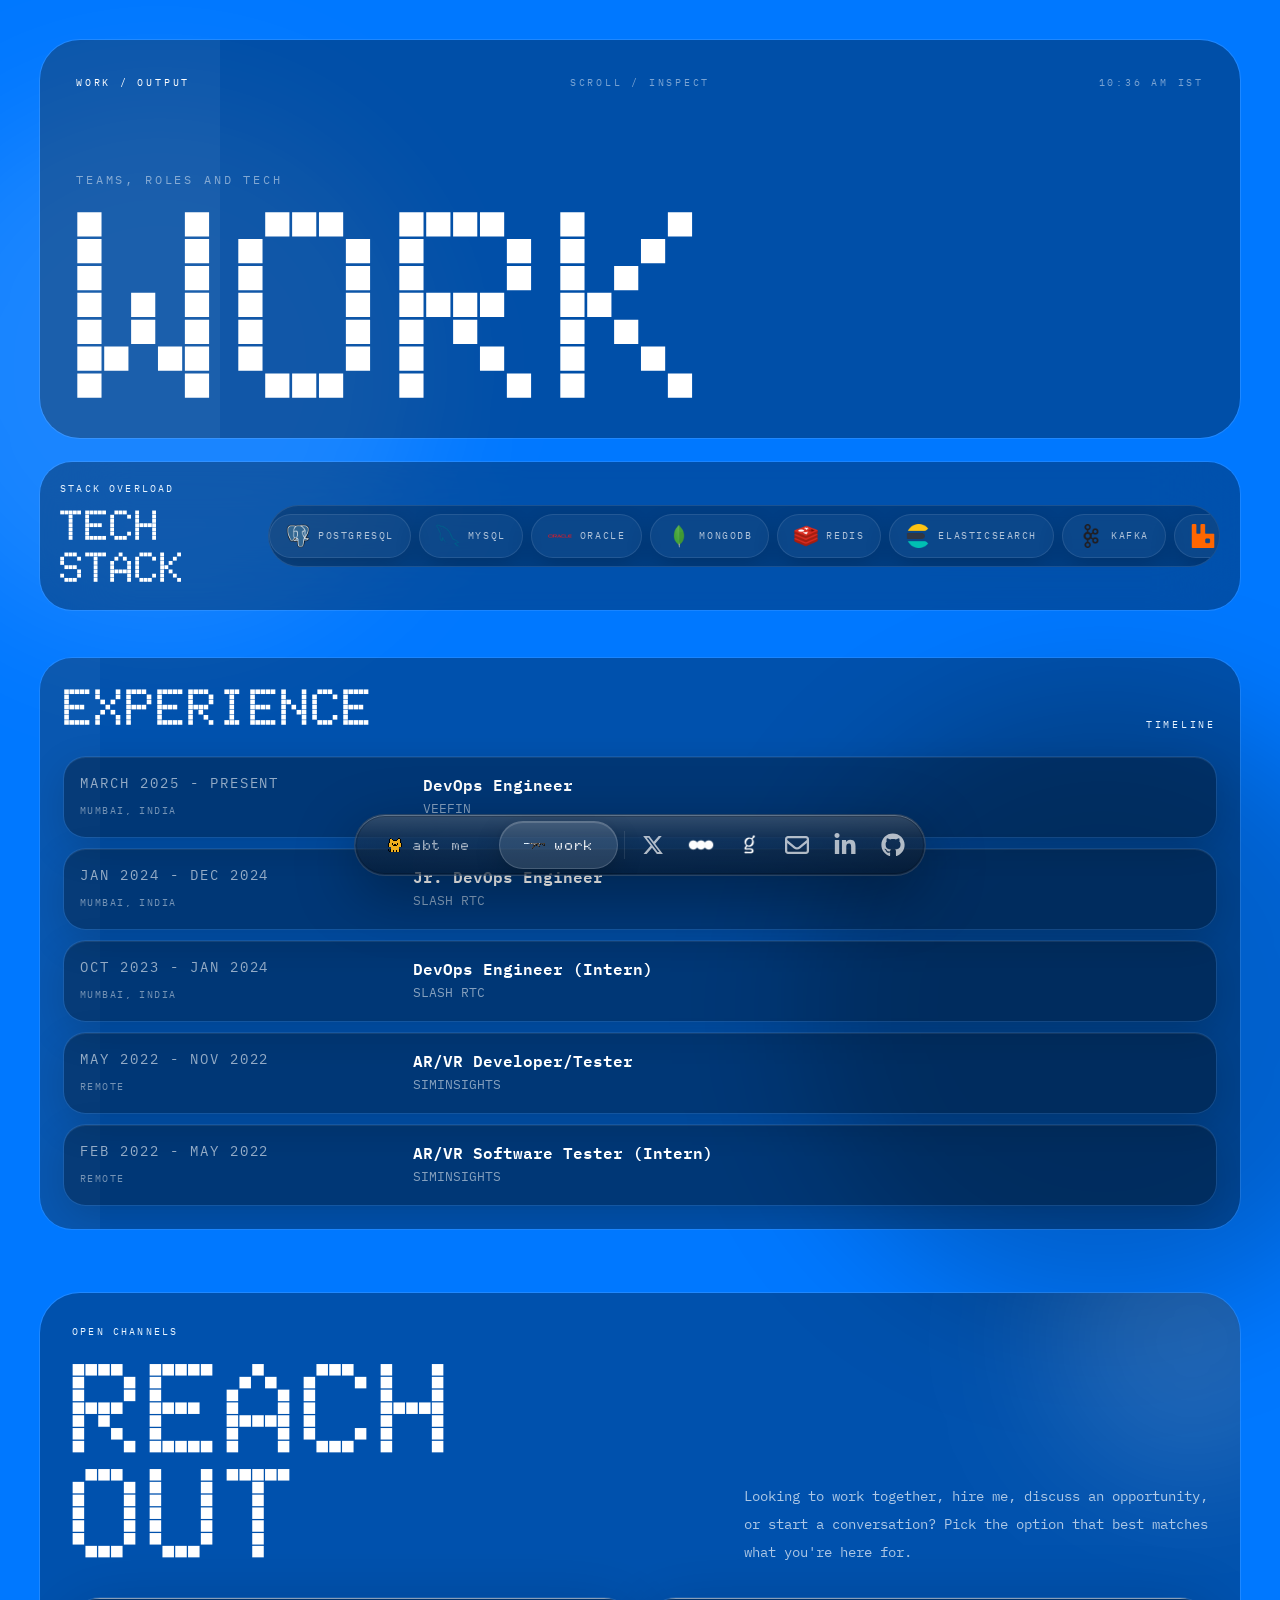
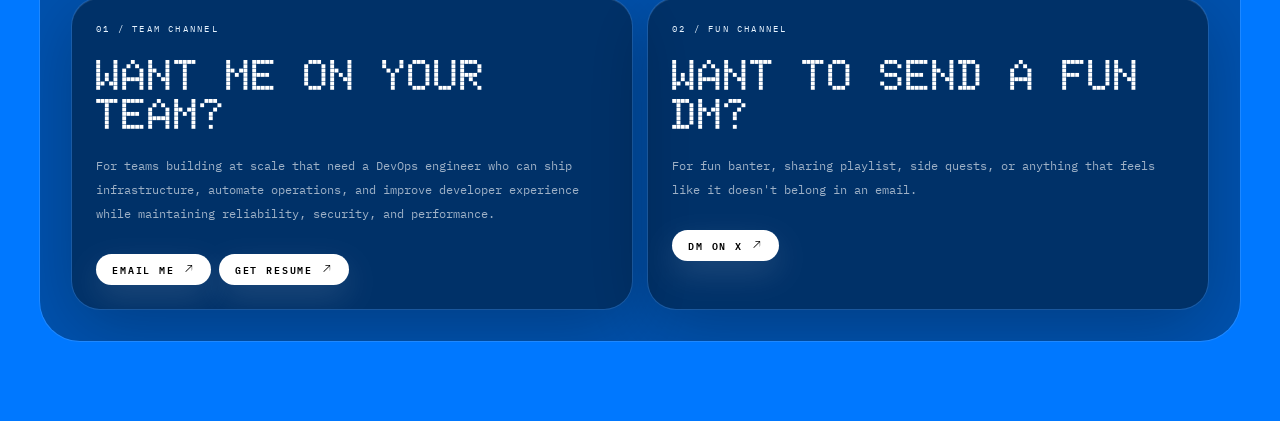
==== commit 6b8f0b6f: "small changes" ====
--- a/work.html
+++ b/work.html
@@ -1,5 +1,5 @@
 <!DOCTYPE html><html lang="en">
-<head><meta charSet="utf-8"/><meta name="viewport" content="width=device-width, initial-scale=1"/><title>Saurabh Jadhav</title><link rel="preconnect" href="https://fonts.googleapis.com/"/><link rel="preconnect" href="https://fonts.gstatic.com/" crossorigin="anonymous"/><link rel="stylesheet" href="https://fonts.googleapis.com/css2?family=Doto:wght@400..900&amp;family=IBM+Plex+Mono:wght@400;500;600&amp;family=Lora:wght@500;600;700&amp;family=Tektur:wght@500;600;700;800&amp;display=swap"/><link rel="icon" type="image/png" sizes="64x64" href="favicon.png"/><link rel="shortcut icon" href="favicon.ico"/><link rel="stylesheet" href="assets/tailwind-BLJyI5Uo.css"/></head><body><main class="bg-ink text-white"><header class="pointer-events-none fixed inset-x-0 bottom-[calc(0.75rem+env(safe-area-inset-bottom))] z-30 flex w-full justify-center px-2 transition-transform duration-300 ease-out sm:bottom-6 sm:px-3 translate-y-0" data-site-nav="true"><div class="pointer-events-auto relative max-w-[calc(100vw-1rem)] overflow-hidden rounded-full border border-white/14 bg-[rgba(10,12,17,0.42)] p-1 shadow-nav-glass backdrop-blur-2xl sm:max-w-full sm:p-1.5"><span aria-hidden="true" class="pointer-events-none absolute inset-0 rounded-full bg-[linear-gradient(180deg,rgba(255,255,255,0.18),rgba(255,255,255,0.045)_42%,rgba(0,0,0,0.12))]"></span><span aria-hidden="true" class="pointer-events-none absolute inset-px rounded-full border border-black/18"></span><nav aria-label="Primary" class="relative flex max-w-full items-center justify-start gap-1 overflow-x-auto [-ms-overflow-style:none] [scrollbar-width:none] sm:justify-center sm:gap-1.5 sm:overflow-visible [&amp;::-webkit-scrollbar]:hidden"><div class="relative flex shrink-0 items-center justify-center gap-0.5 sm:gap-1"><a href="index.html#about" class="relative z-10 min-w-[4.65rem] shrink-0 rounded-full px-2.5 py-2.5 text-center font-doto text-[10px] font-black tracking-[0.06em] outline-none focus-visible:ring-1 focus-visible:ring-white/30 sm:min-w-[7rem] sm:px-6 sm:py-3 sm:text-[14px] sm:tracking-[0.12em] text-white/70" tabindex="0"><span class="relative z-10 flex items-center justify-center gap-1.5 sm:gap-2"><img src="./assets/cat.png" alt="Pixel Heart" class="h-5 w-5 shrink-0 sm:h-5 sm:w-5 [image-rendering:pixelated]">abt me</span></a><a href="work.html" class="relative z-10 min-w-[4.65rem] shrink-0 rounded-full px-2.5 py-2.5 text-center font-doto text-[10px] font-black tracking-[0.06em] outline-none focus-visible:ring-1 focus-visible:ring-white/30 sm:min-w-[7rem] sm:px-6 sm:py-3 sm:text-[14px] sm:tracking-[0.12em] text-white" tabindex="0"><span class="absolute inset-0 -z-10 rounded-full border border-white/16 bg-white/12 shadow-[inset_0_1px_0_rgba(255,255,255,0.16),0_8px_24px_rgba(0,0,0,0.22)]"></span><span class="relative z-10 flex items-center justify-center gap-1.5 sm:gap-2"><img src="./assets/pc.png" alt="" aria-hidden="true" class="h-6 w-6 shrink-0 sm:h-6 sm:w-6" style="image-rendering:pixelated"/>work</span></a></div><span aria-hidden="true" class="h-7 w-px shrink-0 bg-white/10"></span><div class="flex shrink-0 items-center gap-0.5 pr-0.5 sm:gap-1 sm:pr-1"><a aria-label="X" class="flex h-9 w-9 shrink-0 items-center justify-center rounded-full text-white/68 transition-colors duration-150 hover:text-white sm:h-11 sm:w-11" href="https://x.com/sauwurabh" rel="noreferrer" target="_blank"><svg stroke="currentColor" fill="currentColor" stroke-width="0" viewBox="0 0 512 512" class="h-5 w-5 sm:h-5.5 sm:w-5.5" height="1em" width="1em" xmlns="http://www.w3.org/2000/svg"><path d="M389.2 48h70.6L305.6 224.2 487 464H345L233.7 318.6 106.5 464H35.8L200.7 275.5 26.8 48H172.4L272.9 180.9 389.2 48zM364.4 421.8h39.1L151.1 88h-42L364.4 421.8z"></path></svg></a><a aria-label="Letterboxd" class="flex h-9 w-9 shrink-0 items-center justify-center rounded-full text-white/68 transition-colors duration-150 hover:text-white sm:h-11 sm:w-11" href="https://letterboxd.com/saurabhx/" rel="noreferrer" target="_blank"><img src="./assets/lb.png" alt="" class="h-6 w-6 object-contain sm:h-7 sm:w-7"/></a><a aria-label="Goodreads" class="flex h-9 w-9 shrink-0 items-center justify-center rounded-full text-white/68 transition-colors duration-150 hover:text-white sm:h-11 sm:w-11" href="https://www.goodreads.com/saurabhx" rel="noreferrer" target="_blank"><img src="./assets/gr.png" alt="" class="h-6 w-6 object-contain sm:h-7 sm:w-7"/></a><a aria-label="Mail" class="flex h-9 w-9 shrink-0 items-center justify-center rounded-full text-white/68 transition-colors duration-150 hover:text-white sm:h-11 sm:w-11" href="https://mail.google.com/mail/?view=cm&amp;fs=1&amp;to=saurabh9work%40gmail.com" rel="noreferrer" target="_blank"><svg stroke="currentColor" fill="currentColor" stroke-width="0" viewBox="0 0 512 512" class="h-5 w-5 sm:h-6 sm:w-6" height="1em" width="1em" xmlns="http://www.w3.org/2000/svg"><path d="M64 112c-8.8 0-16 7.2-16 16l0 22.1L220.5 291.7c20.7 17 50.4 17 71.1 0L464 150.1l0-22.1c0-8.8-7.2-16-16-16L64 112zM48 212.2L48 384c0 8.8 7.2 16 16 16l384 0c8.8 0 16-7.2 16-16l0-171.8L322 328.8c-38.4 31.5-93.7 31.5-132 0L48 212.2zM0 128C0 92.7 28.7 64 64 64l384 0c35.3 0 64 28.7 64 64l0 256c0 35.3-28.7 64-64 64L64 448c-35.3 0-64-28.7-64-64L0 128z"></path></svg></a><a aria-label="LinkedIn" class="flex h-9 w-9 shrink-0 items-center justify-center rounded-full text-white/68 transition-colors duration-150 hover:text-white sm:h-11 sm:w-11" href="https://www.linkedin.com/in/saurabh--jadhav/" rel="noreferrer" target="_blank"><svg stroke="currentColor" fill="currentColor" stroke-width="0" viewBox="0 0 448 512" class="h-5 w-5 sm:h-6 sm:w-6" height="1em" width="1em" xmlns="http://www.w3.org/2000/svg"><path d="M100.28 448H7.4V148.9h92.88zM53.79 108.1C24.09 108.1 0 83.5 0 53.8a53.79 53.79 0 0 1 107.58 0c0 29.7-24.1 54.3-53.79 54.3zM447.9 448h-92.68V302.4c0-34.7-.7-79.2-48.29-79.2-48.29 0-55.69 37.7-55.69 76.7V448h-92.78V148.9h89.08v40.8h1.3c12.4-23.5 42.69-48.3 87.88-48.3 94 0 111.28 61.9 111.28 142.3V448z"></path></svg></a><a aria-label="GitHub" class="flex h-9 w-9 shrink-0 items-center justify-center rounded-full text-white/68 transition-colors duration-150 hover:text-white sm:h-11 sm:w-11" href="https://github.com/saurabh-jadhav-09" rel="noreferrer" target="_blank"><svg stroke="currentColor" fill="currentColor" stroke-width="0" viewBox="0 0 496 512" class="h-5 w-5 sm:h-6 sm:w-6" height="1em" width="1em" xmlns="http://www.w3.org/2000/svg"><path d="M165.9 397.4c0 2-2.3 3.6-5.2 3.6-3.3.3-5.6-1.3-5.6-3.6 0-2 2.3-3.6 5.2-3.6 3-.3 5.6 1.3 5.6 3.6zm-31.1-4.5c-.7 2 1.3 4.3 4.3 4.9 2.6 1 5.6 0 6.2-2s-1.3-4.3-4.3-5.2c-2.6-.7-5.5.3-6.2 2.3zm44.2-1.7c-2.9.7-4.9 2.6-4.6 4.9.3 2 2.9 3.3 5.9 2.6 2.9-.7 4.9-2.6 4.6-4.6-.3-1.9-3-3.2-5.9-2.9zM244.8 8C106.1 8 0 113.3 0 252c0 110.9 69.8 205.8 169.5 239.2 12.8 2.3 17.3-5.6 17.3-12.1 0-6.2-.3-40.4-.3-61.4 0 0-70 15-84.7-29.8 0 0-11.4-29.1-27.8-36.6 0 0-22.9-15.7 1.6-15.4 0 0 24.9 2 38.6 25.8 21.9 38.6 58.6 27.5 72.9 20.9 2.3-16 8.8-27.1 16-33.7-55.9-6.2-112.3-14.3-112.3-110.5 0-27.5 7.6-41.3 23.6-58.9-2.6-6.5-11.1-33.3 2.6-67.9 20.9-6.5 69 27 69 27 20-5.6 41.5-8.5 62.8-8.5s42.8 2.9 62.8 8.5c0 0 48.1-33.6 69-27 13.7 34.7 5.2 61.4 2.6 67.9 16 17.7 25.8 31.5 25.8 58.9 0 96.5-58.9 104.2-114.8 110.5 9.2 7.9 17 22.9 17 46.4 0 33.7-.3 75.4-.3 83.6 0 6.5 4.6 14.4 17.3 12.1C428.2 457.8 496 362.9 496 252 496 113.3 383.5 8 244.8 8zM97.2 352.9c-1.3 1-1 3.3.7 5.2 1.6 1.6 3.9 2.3 5.2 1 1.3-1 1-3.3-.7-5.2-1.6-1.6-3.9-2.3-5.2-1zm-10.8-8.1c-.7 1.3.3 2.9 2.3 3.9 1.6 1 3.6.7 4.3-.7.7-1.3-.3-2.9-2.3-3.9-2-.6-3.6-.3-4.3.7zm32.4 35.6c-1.6 1.3-1 4.3 1.3 6.2 2.3 2.3 5.2 2.6 6.5 1 1.3-1.3.7-4.3-1.3-6.2-2.2-2.3-5.2-2.6-6.5-1zm-11.4-14.7c-1.6 1-1.6 3.6 0 5.9 1.6 2.3 4.3 3.3 5.6 2.3 1.6-1.3 1.6-3.9 0-6.2-1.4-2.3-4-3.3-5.6-2z"></path></svg></a></div></nav></div></header><section id="projects" class="relative isolate min-h-screen overflow-hidden bg-[#0078FF] text-fog work-electric-blue [--ledger-accent:#0078FF]"><div aria-hidden="true" class="pointer-events-none absolute -left-28 top-24 -z-10 h-[34rem] w-[34rem] rounded-full bg-white/10 blur-3xl"></div><div aria-hidden="true" class="pointer-events-none absolute -right-32 top-[44rem] -z-10 h-[38rem] w-[38rem] rounded-full bg-theme-black/20 blur-3xl"></div><div class="mx-auto min-h-screen w-full max-w-[1460px] px-4 py-6 pb-[calc(var(--site-nav-height)+2rem+env(safe-area-inset-bottom))] sm:px-8 sm:py-8 lg:px-10 lg:py-10 relative z-10"><div class="motion-safe:animate-work-reveal"><header class="relative isolate overflow-hidden rounded-[2rem] bg-theme-black/34 p-5 shadow-[0_28px_100px_rgba(0,0,0,0.30),0_0_70px_rgba(0,120,255,0.20),inset_0_1px_0_rgba(255,255,255,0.14)] ring-1 ring-white/12 backdrop-blur-2xl motion-safe:animate-glass-breathe motion-safe:[animation-delay:-1.1s] motion-safe:[animation-duration:12.5s] sm:p-7 lg:rounded-[2.5rem] lg:p-9"><div aria-hidden="true" class="pointer-events-none absolute inset-y-0 -z-10 w-1/2 motion-safe:animate-glass-sheen left-[-35%] bg-white/[0.045] motion-safe:[animation-delay:-2.4s] motion-safe:[animation-duration:10.2s]"></div><div class="grid gap-2 font-mono text-[0.56rem] uppercase tracking-[0.18em] text-white/48 sm:grid-cols-3 sm:items-start sm:gap-3 sm:text-[0.62rem] sm:tracking-[0.28em]"><p class="text-white">work / output</p><p class="hidden text-center sm:block">scroll / inspect</p><p class="sm:text-right"><span id="work-ist-clock" data-work-ist-clock></span> IST</p></div><div class="pt-12 sm:pt-16 lg:pt-20"><p class="motion-safe:animate-work-reveal font-mono text-[0.64rem] uppercase tracking-[0.16em] text-white/48 sm:text-[0.74rem] sm:tracking-[0.24em]">teams, roles and tech</p><h1 class="mt-5 motion-safe:animate-work-reveal font-doto text-[clamp(4.2rem,21vw,19rem)] font-black uppercase leading-[0.72] tracking-section text-white [animation-delay:90ms] sm:text-[clamp(5.8rem,21vw,19rem)]">work</h1></div></header></div><div class="py-4 lg:py-6"><section class="relative isolate overflow-hidden rounded-[2rem] bg-theme-black/32 p-5 shadow-[0_24px_90px_rgba(0,0,0,0.26),0_0_52px_rgba(0,120,255,0.14),inset_0_1px_0_rgba(255,255,255,0.12)] ring-1 ring-white/10 backdrop-blur-2xl motion-safe:animate-glass-breathe sm:p-6 group/stack !p-4 sm:!p-5"><div aria-hidden="true" class="absolute inset-0 -z-10 opacity-45 [background:radial-gradient(circle_at_16%_14%,rgba(255,255,255,.08),transparent_28%),radial-gradient(circle_at_86%_60%,rgba(0,120,255,.13),transparent_36%)]"></div><div class="grid gap-4 lg:grid-cols-[12rem_minmax(0,1fr)] lg:items-center"><div><p class="font-mono text-[0.56rem] uppercase tracking-[0.22em] text-accent sm:text-[0.62rem]">stack overload</p><h2 class="mt-2 font-doto text-[2rem] font-black uppercase leading-none tracking-section text-white sm:text-[2.65rem]">tech stack</h2></div><div class="min-w-0 space-y-2"><div class="relative overflow-hidden rounded-full border border-white/10 bg-theme-black/24"><div class="flex w-max transform-gpu gap-2 py-2 will-change-transform motion-safe:animate-stack-marquee motion-reduce:animate-none"><span class="flex h-10 items-center gap-2 rounded-full border px-3 font-mono text-[0.58rem] uppercase tracking-[0.16em] shadow-[0_10px_26px_rgba(0,0,0,0.18)] sm:h-11 sm:px-4 sm:text-[0.62rem] border-white/10 bg-white/[0.045] text-white/68"><img src="./assets/tech_icons/PostgresSQL.png" alt="" class="h-5 w-5 shrink-0 object-contain sm:h-6 sm:w-6">PostgreSQL</span><span class="flex h-10 items-center gap-2 rounded-full border px-3 font-mono text-[0.58rem] uppercase tracking-[0.16em] shadow-[0_10px_26px_rgba(0,0,0,0.18)] sm:h-11 sm:px-4 sm:text-[0.62rem] border-white/10 bg-white/[0.045] text-white/68"><img src="./assets/tech_icons/MySQL.png" alt="" class="h-5 w-5 shrink-0 object-contain sm:h-6 sm:w-6">MySQL</span><span class="flex h-10 items-center gap-2 rounded-full border px-3 font-mono text-[0.58rem] uppercase tracking-[0.16em] shadow-[0_10px_26px_rgba(0,0,0,0.18)] sm:h-11 sm:px-4 sm:text-[0.62rem] border-white/10 bg-white/[0.045] text-white/68"><img src="./assets/tech_icons/Oracle.png" alt="" class="h-5 w-5 shrink-0 object-contain sm:h-6 sm:w-6">Oracle</span><span class="flex h-10 items-center gap-2 rounded-full border px-3 font-mono text-[0.58rem] uppercase tracking-[0.16em] shadow-[0_10px_26px_rgba(0,0,0,0.18)] sm:h-11 sm:px-4 sm:text-[0.62rem] border-white/10 bg-white/[0.045] text-white/68"><img src="./assets/tech_icons/MongoDB.png" alt="" class="h-5 w-5 shrink-0 object-contain sm:h-6 sm:w-6">MongoDB</span><span class="flex h-10 items-center gap-2 rounded-full border px-3 font-mono text-[0.58rem] uppercase tracking-[0.16em] shadow-[0_10px_26px_rgba(0,0,0,0.18)] sm:h-11 sm:px-4 sm:text-[0.62rem] border-white/10 bg-white/[0.045] text-white/68"><img src="./assets/tech_icons/Redis.png" alt="" class="h-5 w-5 shrink-0 object-contain sm:h-6 sm:w-6">Redis</span><span class="flex h-10 items-center gap-2 rounded-full border px-3 font-mono text-[0.58rem] uppercase tracking-[0.16em] shadow-[0_10px_26px_rgba(0,0,0,0.18)] sm:h-11 sm:px-4 sm:text-[0.62rem] border-white/10 bg-white/[0.045] text-white/68"><img src="./assets/tech_icons/Elastic-Search.png" alt="" class="h-5 w-5 shrink-0 object-contain sm:h-6 sm:w-6">Elasticsearch</span><span class="flex h-10 items-center gap-2 rounded-full border px-3 font-mono text-[0.58rem] uppercase tracking-[0.16em] shadow-[0_10px_26px_rgba(0,0,0,0.18)] sm:h-11 sm:px-4 sm:text-[0.62rem] border-white/10 bg-white/[0.045] text-white/68"><img src="./assets/tech_icons/Apache-Kafka.png" alt="" class="h-5 w-5 shrink-0 object-contain sm:h-6 sm:w-6">Kafka</span><span class="flex h-10 items-center gap-2 rounded-full border px-3 font-mono text-[0.58rem] uppercase tracking-[0.16em] shadow-[0_10px_26px_rgba(0,0,0,0.18)] sm:h-11 sm:px-4 sm:text-[0.62rem] border-white/10 bg-white/[0.045] text-white/68"><img src="./assets/tech_icons/RabbitMQ.png" alt="" class="h-5 w-5 shrink-0 object-contain sm:h-6 sm:w-6">RabbitMQ</span><span class="flex h-10 items-center gap-2 rounded-full border px-3 font-mono text-[0.58rem] uppercase tracking-[0.16em] shadow-[0_10px_26px_rgba(0,0,0,0.18)] sm:h-11 sm:px-4 sm:text-[0.62rem] border-white/10 bg-white/[0.045] text-white/68"><img src="./assets/tech_icons/Linux.png" alt="" class="h-5 w-5 shrink-0 object-contain sm:h-6 sm:w-6">Linux</span><span class="flex h-10 items-center gap-2 rounded-full border px-3 font-mono text-[0.58rem] uppercase tracking-[0.16em] shadow-[0_10px_26px_rgba(0,0,0,0.18)] sm:h-11 sm:px-4 sm:text-[0.62rem] border-white/10 bg-white/[0.045] text-white/68"><img src="./assets/tech_icons/Red-Hat.png" alt="" class="h-5 w-5 shrink-0 object-contain sm:h-6 sm:w-6">Red Hat</span><span class="flex h-10 items-center gap-2 rounded-full border px-3 font-mono text-[0.58rem] uppercase tracking-[0.16em] shadow-[0_10px_26px_rgba(0,0,0,0.18)] sm:h-11 sm:px-4 sm:text-[0.62rem] border-white/10 bg-white/[0.045] text-white/68"><img src="./assets/tech_icons/Debian.png" alt="" class="h-5 w-5 shrink-0 object-contain sm:h-6 sm:w-6">Debian</span><span class="flex h-10 items-center gap-2 rounded-full border px-3 font-mono text-[0.58rem] uppercase tracking-[0.16em] shadow-[0_10px_26px_rgba(0,0,0,0.18)] sm:h-11 sm:px-4 sm:text-[0.62rem] border-accent/26 bg-accent/[0.105] text-white"><img src="./assets/tech_icons/AWS.png" alt="" class="h-5 w-5 shrink-0 object-contain sm:h-6 sm:w-6">AWS</span><span class="flex h-10 items-center gap-2 rounded-full border px-3 font-mono text-[0.58rem] uppercase tracking-[0.16em] shadow-[0_10px_26px_rgba(0,0,0,0.18)] sm:h-11 sm:px-4 sm:text-[0.62rem] border-accent/26 bg-accent/[0.105] text-white"><img src="./assets/tech_icons/Azure.png" alt="" class="h-5 w-5 shrink-0 object-contain sm:h-6 sm:w-6">Azure</span><span class="flex h-10 items-center gap-2 rounded-full border px-3 font-mono text-[0.58rem] uppercase tracking-[0.16em] shadow-[0_10px_26px_rgba(0,0,0,0.18)] sm:h-11 sm:px-4 sm:text-[0.62rem] border-accent/26 bg-accent/[0.105] text-white"><img src="./assets/tech_icons/Google-Cloud.png" alt="" class="h-5 w-5 shrink-0 object-contain sm:h-6 sm:w-6">GCP</span><span class="flex h-10 items-center gap-2 rounded-full border px-3 font-mono text-[0.58rem] uppercase tracking-[0.16em] shadow-[0_10px_26px_rgba(0,0,0,0.18)] sm:h-11 sm:px-4 sm:text-[0.62rem] border-accent/26 bg-accent/[0.105] text-white"><img src="./assets/tech_icons/Docker.png" alt="" class="h-5 w-5 shrink-0 object-contain sm:h-6 sm:w-6">Docker</span><span class="flex h-10 items-center gap-2 rounded-full border px-3 font-mono text-[0.58rem] uppercase tracking-[0.16em] shadow-[0_10px_26px_rgba(0,0,0,0.18)] sm:h-11 sm:px-4 sm:text-[0.62rem] border-accent/26 bg-accent/[0.105] text-white"><img src="./assets/tech_icons/Kubernetes.png" alt="" class="h-5 w-5 shrink-0 object-contain sm:h-6 sm:w-6">Kubernetes</span><span class="flex h-10 items-center gap-2 rounded-full border px-3 font-mono text-[0.58rem] uppercase tracking-[0.16em] shadow-[0_10px_26px_rgba(0,0,0,0.18)] sm:h-11 sm:px-4 sm:text-[0.62rem] border-accent/26 bg-accent/[0.105] text-white"><img src="./assets/tech_icons/GitHub.png" alt="" class="h-5 w-5 shrink-0 object-contain sm:h-6 sm:w-6">GitHub</span><span class="flex h-10 items-center gap-2 rounded-full border px-3 font-mono text-[0.58rem] uppercase tracking-[0.16em] shadow-[0_10px_26px_rgba(0,0,0,0.18)] sm:h-11 sm:px-4 sm:text-[0.62rem] border-white/10 bg-white/[0.045] text-white/68"><img src="./assets/tech_icons/BitBucket.png" alt="" class="h-5 w-5 shrink-0 object-contain sm:h-6 sm:w-6">Bitbucket</span><span class="flex h-10 items-center gap-2 rounded-full border px-3 font-mono text-[0.58rem] uppercase tracking-[0.16em] shadow-[0_10px_26px_rgba(0,0,0,0.18)] sm:h-11 sm:px-4 sm:text-[0.62rem] border-white/10 bg-white/[0.045] text-white/68"><img src="./assets/tech_icons/Jira.png" alt="" class="h-5 w-5 shrink-0 object-contain sm:h-6 sm:w-6">Jira</span><span class="flex h-10 items-center gap-2 rounded-full border px-3 font-mono text-[0.58rem] uppercase tracking-[0.16em] shadow-[0_10px_26px_rgba(0,0,0,0.18)] sm:h-11 sm:px-4 sm:text-[0.62rem] border-accent/26 bg-accent/[0.105] text-white"><img src="./assets/tech_icons/GitHub-Actions.png" alt="" class="h-5 w-5 shrink-0 object-contain sm:h-6 sm:w-6">GitHub Actions</span><span class="flex h-10 items-center gap-2 rounded-full border px-3 font-mono text-[0.58rem] uppercase tracking-[0.16em] shadow-[0_10px_26px_rgba(0,0,0,0.18)] sm:h-11 sm:px-4 sm:text-[0.62rem] border-white/10 bg-white/[0.045] text-white/68"><img src="./assets/tech_icons/Jenkins.png" alt="" class="h-5 w-5 shrink-0 object-contain sm:h-6 sm:w-6">Jenkins</span><span class="flex h-10 items-center gap-2 rounded-full border px-3 font-mono text-[0.58rem] uppercase tracking-[0.16em] shadow-[0_10px_26px_rgba(0,0,0,0.18)] sm:h-11 sm:px-4 sm:text-[0.62rem] border-white/10 bg-white/[0.045] text-white/68"><img src="./assets/tech_icons/Ansible.png" alt="" class="h-5 w-5 shrink-0 object-contain sm:h-6 sm:w-6">Ansible</span><span class="flex h-10 items-center gap-2 rounded-full border px-3 font-mono text-[0.58rem] uppercase tracking-[0.16em] shadow-[0_10px_26px_rgba(0,0,0,0.18)] sm:h-11 sm:px-4 sm:text-[0.62rem] border-white/10 bg-white/[0.045] text-white/68"><img src="./assets/tech_icons/Prometheus.png" alt="" class="h-5 w-5 shrink-0 object-contain sm:h-6 sm:w-6">Prometheus</span><span class="flex h-10 items-center gap-2 rounded-full border px-3 font-mono text-[0.58rem] uppercase tracking-[0.16em] shadow-[0_10px_26px_rgba(0,0,0,0.18)] sm:h-11 sm:px-4 sm:text-[0.62rem] border-white/10 bg-white/[0.045] text-white/68"><span class="grid h-6 min-w-6 place-items-center rounded-md bg-white/12 px-1.5 font-doto text-[0.68rem] font-black uppercase text-white">Al</span>Alertmanager</span><span class="flex h-10 items-center gap-2 rounded-full border px-3 font-mono text-[0.58rem] uppercase tracking-[0.16em] shadow-[0_10px_26px_rgba(0,0,0,0.18)] sm:h-11 sm:px-4 sm:text-[0.62rem] border-white/10 bg-white/[0.045] text-white/68"><img src="./assets/tech_icons/Grafana.png" alt="" class="h-5 w-5 shrink-0 object-contain sm:h-6 sm:w-6">Grafana</span><span class="flex h-10 items-center gap-2 rounded-full border px-3 font-mono text-[0.58rem] uppercase tracking-[0.16em] shadow-[0_10px_26px_rgba(0,0,0,0.18)] sm:h-11 sm:px-4 sm:text-[0.62rem] border-white/10 bg-white/[0.045] text-white/68"><img src="./assets/tech_icons/OpenTelemetry.png" alt="" class="h-5 w-5 shrink-0 object-contain sm:h-6 sm:w-6">OpenTelemetry</span><span class="flex h-10 items-center gap-2 rounded-full border px-3 font-mono text-[0.58rem] uppercase tracking-[0.16em] shadow-[0_10px_26px_rgba(0,0,0,0.18)] sm:h-11 sm:px-4 sm:text-[0.62rem] border-white/10 bg-white/[0.045] text-white/68"><img src="./assets/tech_icons/Kibana.png" alt="" class="h-5 w-5 shrink-0 object-contain sm:h-6 sm:w-6">Kibana</span><span class="flex h-10 items-center gap-2 rounded-full border px-3 font-mono text-[0.58rem] uppercase tracking-[0.16em] shadow-[0_10px_26px_rgba(0,0,0,0.18)] sm:h-11 sm:px-4 sm:text-[0.62rem] border-white/10 bg-white/[0.045] text-white/68"><img src="./assets/tech_icons/Bash.png" alt="" class="h-5 w-5 shrink-0 object-contain sm:h-6 sm:w-6">Bash</span><span class="flex h-10 items-center gap-2 rounded-full border px-3 font-mono text-[0.58rem] uppercase tracking-[0.16em] shadow-[0_10px_26px_rgba(0,0,0,0.18)] sm:h-11 sm:px-4 sm:text-[0.62rem] border-accent/26 bg-accent/[0.105] text-white"><img src="./assets/tech_icons/Python.png" alt="" class="h-5 w-5 shrink-0 object-contain sm:h-6 sm:w-6">Python</span><span class="flex h-10 items-center gap-2 rounded-full border px-3 font-mono text-[0.58rem] uppercase tracking-[0.16em] shadow-[0_10px_26px_rgba(0,0,0,0.18)] sm:h-11 sm:px-4 sm:text-[0.62rem] border-white/10 bg-white/[0.045] text-white/68"><img src="./assets/tech_icons/SonarQube.png" alt="" class="h-5 w-5 shrink-0 object-contain sm:h-6 sm:w-6">SonarQube</span><span class="flex h-10 items-center gap-2 rounded-full border px-3 font-mono text-[0.58rem] uppercase tracking-[0.16em] shadow-[0_10px_26px_rgba(0,0,0,0.18)] sm:h-11 sm:px-4 sm:text-[0.62rem] border-white/10 bg-white/[0.045] text-white/68"><img src="./assets/tech_icons/PostgresSQL.png" alt="" class="h-5 w-5 shrink-0 object-contain sm:h-6 sm:w-6">PostgreSQL</span><span class="flex h-10 items-center gap-2 rounded-full border px-3 font-mono text-[0.58rem] uppercase tracking-[0.16em] shadow-[0_10px_26px_rgba(0,0,0,0.18)] sm:h-11 sm:px-4 sm:text-[0.62rem] border-white/10 bg-white/[0.045] text-white/68"><img src="./assets/tech_icons/MySQL.png" alt="" class="h-5 w-5 shrink-0 object-contain sm:h-6 sm:w-6">MySQL</span><span class="flex h-10 items-center gap-2 rounded-full border px-3 font-mono text-[0.58rem] uppercase tracking-[0.16em] shadow-[0_10px_26px_rgba(0,0,0,0.18)] sm:h-11 sm:px-4 sm:text-[0.62rem] border-white/10 bg-white/[0.045] text-white/68"><img src="./assets/tech_icons/Oracle.png" alt="" class="h-5 w-5 shrink-0 object-contain sm:h-6 sm:w-6">Oracle</span><span class="flex h-10 items-center gap-2 rounded-full border px-3 font-mono text-[0.58rem] uppercase tracking-[0.16em] shadow-[0_10px_26px_rgba(0,0,0,0.18)] sm:h-11 sm:px-4 sm:text-[0.62rem] border-white/10 bg-white/[0.045] text-white/68"><img src="./assets/tech_icons/MongoDB.png" alt="" class="h-5 w-5 shrink-0 object-contain sm:h-6 sm:w-6">MongoDB</span><span class="flex h-10 items-center gap-2 rounded-full border px-3 font-mono text-[0.58rem] uppercase tracking-[0.16em] shadow-[0_10px_26px_rgba(0,0,0,0.18)] sm:h-11 sm:px-4 sm:text-[0.62rem] border-white/10 bg-white/[0.045] text-white/68"><img src="./assets/tech_icons/Redis.png" alt="" class="h-5 w-5 shrink-0 object-contain sm:h-6 sm:w-6">Redis</span><span class="flex h-10 items-center gap-2 rounded-full border px-3 font-mono text-[0.58rem] uppercase tracking-[0.16em] shadow-[0_10px_26px_rgba(0,0,0,0.18)] sm:h-11 sm:px-4 sm:text-[0.62rem] border-white/10 bg-white/[0.045] text-white/68"><img src="./assets/tech_icons/Elastic-Search.png" alt="" class="h-5 w-5 shrink-0 object-contain sm:h-6 sm:w-6">Elasticsearch</span><span class="flex h-10 items-center gap-2 rounded-full border px-3 font-mono text-[0.58rem] uppercase tracking-[0.16em] shadow-[0_10px_26px_rgba(0,0,0,0.18)] sm:h-11 sm:px-4 sm:text-[0.62rem] border-white/10 bg-white/[0.045] text-white/68"><img src="./assets/tech_icons/Apache-Kafka.png" alt="" class="h-5 w-5 shrink-0 object-contain sm:h-6 sm:w-6">Kafka</span><span class="flex h-10 items-center gap-2 rounded-full border px-3 font-mono text-[0.58rem] uppercase tracking-[0.16em] shadow-[0_10px_26px_rgba(0,0,0,0.18)] sm:h-11 sm:px-4 sm:text-[0.62rem] border-white/10 bg-white/[0.045] text-white/68"><img src="./assets/tech_icons/RabbitMQ.png" alt="" class="h-5 w-5 shrink-0 object-contain sm:h-6 sm:w-6">RabbitMQ</span><span class="flex h-10 items-center gap-2 rounded-full border px-3 font-mono text-[0.58rem] uppercase tracking-[0.16em] shadow-[0_10px_26px_rgba(0,0,0,0.18)] sm:h-11 sm:px-4 sm:text-[0.62rem] border-white/10 bg-white/[0.045] text-white/68"><img src="./assets/tech_icons/Linux.png" alt="" class="h-5 w-5 shrink-0 object-contain sm:h-6 sm:w-6">Linux</span><span class="flex h-10 items-center gap-2 rounded-full border px-3 font-mono text-[0.58rem] uppercase tracking-[0.16em] shadow-[0_10px_26px_rgba(0,0,0,0.18)] sm:h-11 sm:px-4 sm:text-[0.62rem] border-white/10 bg-white/[0.045] text-white/68"><img src="./assets/tech_icons/Red-Hat.png" alt="" class="h-5 w-5 shrink-0 object-contain sm:h-6 sm:w-6">Red Hat</span><span class="flex h-10 items-center gap-2 rounded-full border px-3 font-mono text-[0.58rem] uppercase tracking-[0.16em] shadow-[0_10px_26px_rgba(0,0,0,0.18)] sm:h-11 sm:px-4 sm:text-[0.62rem] border-white/10 bg-white/[0.045] text-white/68"><img src="./assets/tech_icons/Debian.png" alt="" class="h-5 w-5 shrink-0 object-contain sm:h-6 sm:w-6">Debian</span><span class="flex h-10 items-center gap-2 rounded-full border px-3 font-mono text-[0.58rem] uppercase tracking-[0.16em] shadow-[0_10px_26px_rgba(0,0,0,0.18)] sm:h-11 sm:px-4 sm:text-[0.62rem] border-accent/26 bg-accent/[0.105] text-white"><img src="./assets/tech_icons/AWS.png" alt="" class="h-5 w-5 shrink-0 object-contain sm:h-6 sm:w-6">AWS</span><span class="flex h-10 items-center gap-2 rounded-full border px-3 font-mono text-[0.58rem] uppercase tracking-[0.16em] shadow-[0_10px_26px_rgba(0,0,0,0.18)] sm:h-11 sm:px-4 sm:text-[0.62rem] border-accent/26 bg-accent/[0.105] text-white"><img src="./assets/tech_icons/Azure.png" alt="" class="h-5 w-5 shrink-0 object-contain sm:h-6 sm:w-6">Azure</span><span class="flex h-10 items-center gap-2 rounded-full border px-3 font-mono text-[0.58rem] uppercase tracking-[0.16em] shadow-[0_10px_26px_rgba(0,0,0,0.18)] sm:h-11 sm:px-4 sm:text-[0.62rem] border-accent/26 bg-accent/[0.105] text-white"><img src="./assets/tech_icons/Google-Cloud.png" alt="" class="h-5 w-5 shrink-0 object-contain sm:h-6 sm:w-6">GCP</span><span class="flex h-10 items-center gap-2 rounded-full border px-3 font-mono text-[0.58rem] uppercase tracking-[0.16em] shadow-[0_10px_26px_rgba(0,0,0,0.18)] sm:h-11 sm:px-4 sm:text-[0.62rem] border-accent/26 bg-accent/[0.105] text-white"><img src="./assets/tech_icons/Docker.png" alt="" class="h-5 w-5 shrink-0 object-contain sm:h-6 sm:w-6">Docker</span><span class="flex h-10 items-center gap-2 rounded-full border px-3 font-mono text-[0.58rem] uppercase tracking-[0.16em] shadow-[0_10px_26px_rgba(0,0,0,0.18)] sm:h-11 sm:px-4 sm:text-[0.62rem] border-accent/26 bg-accent/[0.105] text-white"><img src="./assets/tech_icons/Kubernetes.png" alt="" class="h-5 w-5 shrink-0 object-contain sm:h-6 sm:w-6">Kubernetes</span><span class="flex h-10 items-center gap-2 rounded-full border px-3 font-mono text-[0.58rem] uppercase tracking-[0.16em] shadow-[0_10px_26px_rgba(0,0,0,0.18)] sm:h-11 sm:px-4 sm:text-[0.62rem] border-accent/26 bg-accent/[0.105] text-white"><img src="./assets/tech_icons/GitHub.png" alt="" class="h-5 w-5 shrink-0 object-contain sm:h-6 sm:w-6">GitHub</span><span class="flex h-10 items-center gap-2 rounded-full border px-3 font-mono text-[0.58rem] uppercase tracking-[0.16em] shadow-[0_10px_26px_rgba(0,0,0,0.18)] sm:h-11 sm:px-4 sm:text-[0.62rem] border-white/10 bg-white/[0.045] text-white/68"><img src="./assets/tech_icons/BitBucket.png" alt="" class="h-5 w-5 shrink-0 object-contain sm:h-6 sm:w-6">Bitbucket</span><span class="flex h-10 items-center gap-2 rounded-full border px-3 font-mono text-[0.58rem] uppercase tracking-[0.16em] shadow-[0_10px_26px_rgba(0,0,0,0.18)] sm:h-11 sm:px-4 sm:text-[0.62rem] border-white/10 bg-white/[0.045] text-white/68"><img src="./assets/tech_icons/Jira.png" alt="" class="h-5 w-5 shrink-0 object-contain sm:h-6 sm:w-6">Jira</span><span class="flex h-10 items-center gap-2 rounded-full border px-3 font-mono text-[0.58rem] uppercase tracking-[0.16em] shadow-[0_10px_26px_rgba(0,0,0,0.18)] sm:h-11 sm:px-4 sm:text-[0.62rem] border-accent/26 bg-accent/[0.105] text-white"><img src="./assets/tech_icons/GitHub-Actions.png" alt="" class="h-5 w-5 shrink-0 object-contain sm:h-6 sm:w-6">GitHub Actions</span><span class="flex h-10 items-center gap-2 rounded-full border px-3 font-mono text-[0.58rem] uppercase tracking-[0.16em] shadow-[0_10px_26px_rgba(0,0,0,0.18)] sm:h-11 sm:px-4 sm:text-[0.62rem] border-white/10 bg-white/[0.045] text-white/68"><img src="./assets/tech_icons/Jenkins.png" alt="" class="h-5 w-5 shrink-0 object-contain sm:h-6 sm:w-6">Jenkins</span><span class="flex h-10 items-center gap-2 rounded-full border px-3 font-mono text-[0.58rem] uppercase tracking-[0.16em] shadow-[0_10px_26px_rgba(0,0,0,0.18)] sm:h-11 sm:px-4 sm:text-[0.62rem] border-white/10 bg-white/[0.045] text-white/68"><img src="./assets/tech_icons/Ansible.png" alt="" class="h-5 w-5 shrink-0 object-contain sm:h-6 sm:w-6">Ansible</span><span class="flex h-10 items-center gap-2 rounded-full border px-3 font-mono text-[0.58rem] uppercase tracking-[0.16em] shadow-[0_10px_26px_rgba(0,0,0,0.18)] sm:h-11 sm:px-4 sm:text-[0.62rem] border-white/10 bg-white/[0.045] text-white/68"><img src="./assets/tech_icons/Prometheus.png" alt="" class="h-5 w-5 shrink-0 object-contain sm:h-6 sm:w-6">Prometheus</span><span class="flex h-10 items-center gap-2 rounded-full border px-3 font-mono text-[0.58rem] uppercase tracking-[0.16em] shadow-[0_10px_26px_rgba(0,0,0,0.18)] sm:h-11 sm:px-4 sm:text-[0.62rem] border-white/10 bg-white/[0.045] text-white/68"><span class="grid h-6 min-w-6 place-items-center rounded-md bg-white/12 px-1.5 font-doto text-[0.68rem] font-black uppercase text-white">Al</span>Alertmanager</span><span class="flex h-10 items-center gap-2 rounded-full border px-3 font-mono text-[0.58rem] uppercase tracking-[0.16em] shadow-[0_10px_26px_rgba(0,0,0,0.18)] sm:h-11 sm:px-4 sm:text-[0.62rem] border-white/10 bg-white/[0.045] text-white/68"><img src="./assets/tech_icons/Grafana.png" alt="" class="h-5 w-5 shrink-0 object-contain sm:h-6 sm:w-6">Grafana</span><span class="flex h-10 items-center gap-2 rounded-full border px-3 font-mono text-[0.58rem] uppercase tracking-[0.16em] shadow-[0_10px_26px_rgba(0,0,0,0.18)] sm:h-11 sm:px-4 sm:text-[0.62rem] border-white/10 bg-white/[0.045] text-white/68"><img src="./assets/tech_icons/OpenTelemetry.png" alt="" class="h-5 w-5 shrink-0 object-contain sm:h-6 sm:w-6">OpenTelemetry</span><span class="flex h-10 items-center gap-2 rounded-full border px-3 font-mono text-[0.58rem] uppercase tracking-[0.16em] shadow-[0_10px_26px_rgba(0,0,0,0.18)] sm:h-11 sm:px-4 sm:text-[0.62rem] border-white/10 bg-white/[0.045] text-white/68"><img src="./assets/tech_icons/Kibana.png" alt="" class="h-5 w-5 shrink-0 object-contain sm:h-6 sm:w-6">Kibana</span><span class="flex h-10 items-center gap-2 rounded-full border px-3 font-mono text-[0.58rem] uppercase tracking-[0.16em] shadow-[0_10px_26px_rgba(0,0,0,0.18)] sm:h-11 sm:px-4 sm:text-[0.62rem] border-white/10 bg-white/[0.045] text-white/68"><img src="./assets/tech_icons/Bash.png" alt="" class="h-5 w-5 shrink-0 object-contain sm:h-6 sm:w-6">Bash</span><span class="flex h-10 items-center gap-2 rounded-full border px-3 font-mono text-[0.58rem] uppercase tracking-[0.16em] shadow-[0_10px_26px_rgba(0,0,0,0.18)] sm:h-11 sm:px-4 sm:text-[0.62rem] border-accent/26 bg-accent/[0.105] text-white"><img src="./assets/tech_icons/Python.png" alt="" class="h-5 w-5 shrink-0 object-contain sm:h-6 sm:w-6">Python</span><span class="flex h-10 items-center gap-2 rounded-full border px-3 font-mono text-[0.58rem] uppercase tracking-[0.16em] shadow-[0_10px_26px_rgba(0,0,0,0.18)] sm:h-11 sm:px-4 sm:text-[0.62rem] border-white/10 bg-white/[0.045] text-white/68"><img src="./assets/tech_icons/SonarQube.png" alt="" class="h-5 w-5 shrink-0 object-contain sm:h-6 sm:w-6">SonarQube</span></div></div></div></div></section></div><div class="motion-safe:animate-work-reveal py-4 [animation-delay:220ms] lg:py-6"><section class="relative isolate overflow-hidden rounded-[2rem] bg-theme-black/32 p-5 shadow-[0_24px_90px_rgba(0,0,0,0.26),0_0_52px_rgba(0,120,255,0.14),inset_0_1px_0_rgba(255,255,255,0.12)] ring-1 ring-white/10 backdrop-blur-2xl motion-safe:animate-glass-breathe sm:p-6 motion-safe:[animation-delay:-3.7s] motion-safe:[animation-duration:12.9s]"><div aria-hidden="true" class="pointer-events-none absolute inset-y-0 -z-10 w-1/2 motion-safe:animate-glass-sheen left-[-45%] bg-white/[0.035] motion-safe:[animation-delay:-7.1s] motion-safe:[animation-duration:12.4s]"></div><div class="flex items-end justify-between gap-4"><h2 class="font-doto text-[1.9rem] font-black uppercase leading-none tracking-section text-white sm:text-[3.2rem]">Experience</h2><p class="font-mono text-[0.58rem] uppercase tracking-[0.2em] text-accent sm:text-[0.62rem] sm:tracking-[0.28em]">timeline</p></div><div class="mt-6 grid gap-3"><article class="work-exp-card grid grid-cols-1 gap-3 rounded-[1.35rem] bg-theme-black/32 px-4 py-4 font-mono text-[0.82rem] leading-5 text-white/62 shadow-[0_12px_38px_rgba(0,0,0,0.16),inset_0_1px_0_rgba(255,255,255,0.08)] ring-1 ring-white/8 motion-safe:animate-work-reveal sm:grid-cols-[minmax(13rem,auto)_minmax(0,1fr)] sm:items-center sm:gap-12 lg:gap-16" style="animation-delay:120ms"><div class="sm:pr-10 lg:pr-14"><p class="text-[0.82rem] uppercase tracking-[0.14em] text-white/58 sm:whitespace-nowrap sm:text-[0.88rem]">March 2025 - Present</p><p class="mt-2 text-[0.64rem] uppercase tracking-[0.14em] text-white/46">Mumbai, India</p></div><div class="sm:pl-4 lg:pl-6"><h3 class="break-words font-mono text-[0.96rem] font-semibold text-white sm:text-[1.02rem]">DevOps Engineer</h3><p class="mt-1 text-[0.72rem] uppercase tracking-[0.12em] text-white/52">Veefin</p></div></article><article class="work-exp-card grid grid-cols-1 gap-3 rounded-[1.35rem] bg-theme-black/32 px-4 py-4 font-mono text-[0.82rem] leading-5 text-white/62 shadow-[0_12px_38px_rgba(0,0,0,0.16),inset_0_1px_0_rgba(255,255,255,0.08)] ring-1 ring-white/8 motion-safe:animate-work-reveal sm:grid-cols-[minmax(13rem,auto)_minmax(0,1fr)] sm:items-center sm:gap-12 lg:gap-16" style="animation-delay:200ms"><div class="sm:pr-10 lg:pr-14"><p class="text-[0.82rem] uppercase tracking-[0.14em] text-white/58 sm:whitespace-nowrap sm:text-[0.88rem]">Jan 2024 - Dec 2024</p><p class="mt-2 text-[0.64rem] uppercase tracking-[0.14em] text-white/46">Mumbai, India</p></div><div class="sm:pl-4 lg:pl-6"><h3 class="break-words font-mono text-[0.96rem] font-semibold text-white sm:text-[1.02rem]">Jr. DevOps Engineer</h3><p class="mt-1 text-[0.72rem] uppercase tracking-[0.12em] text-white/52">Slash RTC</p></div></article><article class="work-exp-card grid grid-cols-1 gap-3 rounded-[1.35rem] bg-theme-black/32 px-4 py-4 font-mono text-[0.82rem] leading-5 text-white/62 shadow-[0_12px_38px_rgba(0,0,0,0.16),inset_0_1px_0_rgba(255,255,255,0.08)] ring-1 ring-white/8 motion-safe:animate-work-reveal sm:grid-cols-[minmax(13rem,auto)_minmax(0,1fr)] sm:items-center sm:gap-12 lg:gap-16" style="animation-delay:280ms"><div class="sm:pr-10 lg:pr-14"><p class="text-[0.82rem] uppercase tracking-[0.14em] text-white/58 sm:whitespace-nowrap sm:text-[0.88rem]">Oct 2023 - Jan 2024</p><p class="mt-2 text-[0.64rem] uppercase tracking-[0.14em] text-white/46">Mumbai, India</p></div><div class="sm:pl-4 lg:pl-6"><h3 class="break-words font-mono text-[0.96rem] font-semibold text-white sm:text-[1.02rem]">DevOps Engineer (Intern)</h3><p class="mt-1 text-[0.72rem] uppercase tracking-[0.12em] text-white/52">Slash RTC</p></div></article><article class="work-exp-card grid grid-cols-1 gap-3 rounded-[1.35rem] bg-theme-black/32 px-4 py-4 font-mono text-[0.82rem] leading-5 text-white/62 shadow-[0_12px_38px_rgba(0,0,0,0.16),inset_0_1px_0_rgba(255,255,255,0.08)] ring-1 ring-white/8 motion-safe:animate-work-reveal sm:grid-cols-[minmax(13rem,auto)_minmax(0,1fr)] sm:items-center sm:gap-12 lg:gap-16" style="animation-delay:360ms"><div class="sm:pr-10 lg:pr-14"><p class="text-[0.82rem] uppercase tracking-[0.14em] text-white/58 sm:whitespace-nowrap sm:text-[0.88rem]">May 2022 - Nov 2022</p><p class="mt-2 text-[0.64rem] uppercase tracking-[0.14em] text-white/46">Remote</p></div><div class="sm:pl-4 lg:pl-6"><h3 class="break-words font-mono text-[0.96rem] font-semibold text-white sm:text-[1.02rem]">AR/VR Developer/Tester</h3><p class="mt-1 text-[0.72rem] uppercase tracking-[0.12em] text-white/52">SimInsights</p></div></article><article class="work-exp-card grid grid-cols-1 gap-3 rounded-[1.35rem] bg-theme-black/32 px-4 py-4 font-mono text-[0.82rem] leading-5 text-white/62 shadow-[0_12px_38px_rgba(0,0,0,0.16),inset_0_1px_0_rgba(255,255,255,0.08)] ring-1 ring-white/8 motion-safe:animate-work-reveal sm:grid-cols-[minmax(13rem,auto)_minmax(0,1fr)] sm:items-center sm:gap-12 lg:gap-16" style="animation-delay:440ms"><div class="sm:pr-10 lg:pr-14"><p class="text-[0.82rem] uppercase tracking-[0.14em] text-white/58 sm:whitespace-nowrap sm:text-[0.88rem]">Feb 2022 - May 2022</p><p class="mt-2 text-[0.64rem] uppercase tracking-[0.14em] text-white/46">Remote</p></div><div class="sm:pl-4 lg:pl-6"><h3 class="break-words font-mono text-[0.96rem] font-semibold text-white sm:text-[1.02rem]">AR/VR Software Tester (Intern)</h3><p class="mt-1 text-[0.72rem] uppercase tracking-[0.12em] text-white/52">SimInsights</p></div></article></div></section></div><div class="motion-safe:animate-work-reveal py-8 [animation-delay:340ms] lg:py-10"><section class="relative isolate overflow-hidden rounded-[2.5rem] bg-theme-black/32 p-5 shadow-[0_30px_120px_rgba(0,0,0,0.30),0_0_74px_rgba(0,120,255,0.18),inset_0_1px_0_rgba(255,255,255,0.14)] ring-1 ring-white/12 backdrop-blur-2xl motion-safe:animate-glass-breathe motion-safe:[animation-delay:-4.9s] motion-safe:[animation-duration:13.8s] sm:p-7 lg:p-8"><div aria-hidden="true" class="absolute -right-24 -top-24 -z-10 h-72 w-72 rounded-full bg-accent/24 blur-3xl motion-safe:animate-reach-pulse motion-safe:[animation-delay:-3.1s]"></div><div class="grid gap-6 lg:grid-cols-[minmax(0,0.82fr)_minmax(0,1fr)] lg:items-end"><div><p class="font-mono text-[0.56rem] uppercase tracking-[0.22em] text-accent sm:text-[0.62rem]">open channels</p><h2 class="mt-4 font-doto text-[clamp(2.75rem,14vw,8rem)] font-black uppercase leading-[0.82] tracking-section text-white">reach out</h2></div><p class="max-w-[58ch] font-mono text-[0.82rem] leading-7 text-white/68 sm:text-[0.9rem] lg:justify-self-end">Looking to work together, hire me, discuss an opportunity, or start a conversation? Pick the option that best matches what you&#x27;re here for.</p></div><div class="mt-7 grid gap-3 sm:mt-8 sm:gap-4 lg:grid-cols-2"><article class="relative min-w-0 overflow-hidden rounded-[1.5rem] bg-theme-black/40 p-4 shadow-[0_18px_70px_rgba(0,0,0,0.24),inset_0_1px_0_rgba(255,255,255,0.10)] ring-1 ring-white/10 motion-safe:animate-work-reveal sm:rounded-[1.75rem] sm:p-6"><div aria-hidden="true" class="absolute inset-x-0 top-0 h-px bg-white/48"></div><p class="font-mono text-[0.58rem] uppercase tracking-[0.24em] text-accent">01 / team channel</p><div class="mt-5 grid gap-7"><div><h3 class="font-doto text-[2.25rem] font-black uppercase leading-[0.9] tracking-section text-white sm:text-[2.7rem]">Want me on your team?</h3><p class="mt-5 font-mono text-[0.76rem] leading-6 text-white/62">For product engineering, design engineering, growth engineering, and fast-moving teams that need someone who can ship products, systems, and distribution with equal attention to quality and speed.</p><div class="mt-7 flex flex-wrap gap-2"><a href="https://mail.google.com/mail/?view=cm&amp;fs=1&amp;to=saurabh9work%40gmail.com&amp;su=Hiring%20Saurabh" target="_blank" rel="noreferrer" class="inline-flex items-center gap-2 rounded-full bg-white px-4 py-2 font-mono text-[0.64rem] font-semibold uppercase tracking-[0.18em] text-theme-black shadow-[0_12px_32px_rgba(255,255,255,0.12)]"><span>email me</span><svg class="h-3 w-3" viewBox="0 0 24 24" fill="currentColor" aria-hidden="true"><path d="M18.25 15.5a.75.75 0 0 1-.75-.75V6.31L6.22 17.53a.75.75 0 0 1-1.06-1.06L16.44 5.25H9.25a.75.75 0 0 1 0-1.5h8.25a.75.75 0 0 1 .75.75v8.25a.75.75 0 0 1-.75.75z"></path></svg></a><a href="/resume.pdf" target="_blank" rel="noreferrer" class="inline-flex items-center gap-2 rounded-full bg-white px-4 py-2 font-mono text-[0.64rem] font-semibold uppercase tracking-[0.18em] text-theme-black shadow-[0_12px_32px_rgba(255,255,255,0.12)]"><span>get resume</span><svg class="h-3 w-3" viewBox="0 0 24 24" fill="currentColor" aria-hidden="true"><path d="M18.25 15.5a.75.75 0 0 1-.75-.75V6.31L6.22 17.53a.75.75 0 0 1-1.06-1.06L16.44 5.25H9.25a.75.75 0 0 1 0-1.5h8.25a.75.75 0 0 1 .75.75v8.25a.75.75 0 0 1-.75.75z"></path></svg></a></div></div></div></article><article class="relative min-w-0 overflow-hidden rounded-[1.5rem] bg-theme-black/40 p-4 shadow-[0_18px_70px_rgba(0,0,0,0.24),inset_0_1px_0_rgba(255,255,255,0.10)] ring-1 ring-white/10 motion-safe:animate-work-reveal sm:rounded-[1.75rem] sm:p-6"><div aria-hidden="true" class="absolute inset-x-0 top-0 h-px bg-white/48"></div><p class="font-mono text-[0.58rem] uppercase tracking-[0.24em] text-accent">02 / fun channel</p><div class="mt-5 grid gap-7"><div><h3 class="font-doto text-[2.25rem] font-black uppercase leading-[0.9] tracking-section text-white sm:text-[2.7rem]">Want to send a fun DM?</h3><p class="mt-5 font-mono text-[0.76rem] leading-6 text-white/62">For fun banter, strange product ideas, sharing playlist, side quests, or anything that feels like it doesn&#x27;t belong in an email.</p><div class="mt-7 flex flex-wrap gap-2"><a href="https://x.com/sauwurabh" target="_blank" rel="noreferrer" class="inline-flex items-center gap-2 rounded-full bg-white px-4 py-2 font-mono text-[0.64rem] font-semibold uppercase tracking-[0.18em] text-theme-black shadow-[0_12px_32px_rgba(255,255,255,0.12)]"><span>dm on X</span><svg class="h-3 w-3" viewBox="0 0 24 24" fill="currentColor" aria-hidden="true"><path d="M18.25 15.5a.75.75 0 0 1-.75-.75V6.31L6.22 17.53a.75.75 0 0 1-1.06-1.06L16.44 5.25H9.25a.75.75 0 0 1 0-1.5h8.25a.75.75 0 0 1 .75.75v8.25a.75.75 0 0 1-.75.75z"></path></svg></a></div></div></div></article></div></section></div>
+<head><meta charSet="utf-8"/><meta name="viewport" content="width=device-width, initial-scale=1"/><title>Saurabh Jadhav</title><link rel="preconnect" href="https://fonts.googleapis.com/"/><link rel="preconnect" href="https://fonts.gstatic.com/" crossorigin="anonymous"/><link rel="stylesheet" href="https://fonts.googleapis.com/css2?family=Doto:wght@400..900&amp;family=IBM+Plex+Mono:wght@400;500;600&amp;family=Lora:wght@500;600;700&amp;family=Tektur:wght@500;600;700;800&amp;display=swap"/><link rel="icon" type="image/png" sizes="64x64" href="favicon.png"/><link rel="shortcut icon" href="favicon.ico"/><link rel="stylesheet" href="assets/tailwind-BLJyI5Uo.css"/></head><body><main class="bg-ink text-white"><header class="pointer-events-none fixed inset-x-0 bottom-[calc(0.75rem+env(safe-area-inset-bottom))] z-30 flex w-full justify-center px-2 transition-transform duration-300 ease-out sm:bottom-6 sm:px-3 translate-y-0" data-site-nav="true"><div class="pointer-events-auto relative max-w-[calc(100vw-1rem)] overflow-hidden rounded-full border border-white/14 bg-[rgba(10,12,17,0.42)] p-1 shadow-nav-glass backdrop-blur-2xl sm:max-w-full sm:p-1.5"><span aria-hidden="true" class="pointer-events-none absolute inset-0 rounded-full bg-[linear-gradient(180deg,rgba(255,255,255,0.18),rgba(255,255,255,0.045)_42%,rgba(0,0,0,0.12))]"></span><span aria-hidden="true" class="pointer-events-none absolute inset-px rounded-full border border-black/18"></span><nav aria-label="Primary" class="relative flex max-w-full items-center justify-start gap-1 overflow-x-auto [-ms-overflow-style:none] [scrollbar-width:none] sm:justify-center sm:gap-1.5 sm:overflow-visible [&amp;::-webkit-scrollbar]:hidden"><div class="relative flex shrink-0 items-center justify-center gap-0.5 sm:gap-1"><a href="index.html#about" class="relative z-10 min-w-[4.65rem] shrink-0 rounded-full px-2.5 py-2.5 text-center font-doto text-[10px] font-black tracking-[0.06em] outline-none focus-visible:ring-1 focus-visible:ring-white/30 sm:min-w-[7rem] sm:px-6 sm:py-3 sm:text-[14px] sm:tracking-[0.12em] text-white/70" tabindex="0"><span class="relative z-10 flex items-center justify-center gap-1.5 sm:gap-2"><img src="./assets/cat.png" alt="Pixel Heart" class="h-5 w-5 shrink-0 sm:h-5 sm:w-5 [image-rendering:pixelated]">abt me</span></a><a href="work.html" class="relative z-10 min-w-[4.65rem] shrink-0 rounded-full px-2.5 py-2.5 text-center font-doto text-[10px] font-black tracking-[0.06em] outline-none focus-visible:ring-1 focus-visible:ring-white/30 sm:min-w-[7rem] sm:px-6 sm:py-3 sm:text-[14px] sm:tracking-[0.12em] text-white" tabindex="0"><span class="absolute inset-0 -z-10 rounded-full border border-white/16 bg-white/12 shadow-[inset_0_1px_0_rgba(255,255,255,0.16),0_8px_24px_rgba(0,0,0,0.22)]"></span><span class="relative z-10 flex items-center justify-center gap-1.5 sm:gap-2"><img src="./assets/pc.png" alt="" aria-hidden="true" class="h-6 w-6 shrink-0 sm:h-6 sm:w-6" style="image-rendering:pixelated"/>work</span></a></div><span aria-hidden="true" class="h-7 w-px shrink-0 bg-white/10"></span><div class="flex shrink-0 items-center gap-0.5 pr-0.5 sm:gap-1 sm:pr-1"><a aria-label="X" class="flex h-9 w-9 shrink-0 items-center justify-center rounded-full text-white/68 transition-colors duration-150 hover:text-white sm:h-11 sm:w-11" href="https://x.com/sauwurabh" rel="noreferrer" target="_blank"><svg stroke="currentColor" fill="currentColor" stroke-width="0" viewBox="0 0 512 512" class="h-5 w-5 sm:h-5.5 sm:w-5.5" height="1em" width="1em" xmlns="http://www.w3.org/2000/svg"><path d="M389.2 48h70.6L305.6 224.2 487 464H345L233.7 318.6 106.5 464H35.8L200.7 275.5 26.8 48H172.4L272.9 180.9 389.2 48zM364.4 421.8h39.1L151.1 88h-42L364.4 421.8z"></path></svg></a><a aria-label="Letterboxd" class="flex h-9 w-9 shrink-0 items-center justify-center rounded-full text-white/68 transition-colors duration-150 hover:text-white sm:h-11 sm:w-11" href="https://letterboxd.com/saurabhx/" rel="noreferrer" target="_blank"><img src="./assets/lb.png" alt="" class="h-6 w-6 object-contain sm:h-7 sm:w-7"/></a><a aria-label="Goodreads" class="flex h-9 w-9 shrink-0 items-center justify-center rounded-full text-white/68 transition-colors duration-150 hover:text-white sm:h-11 sm:w-11" href="https://www.goodreads.com/saurabhx" rel="noreferrer" target="_blank"><img src="./assets/gr.png" alt="" class="h-6 w-6 object-contain sm:h-7 sm:w-7"/></a><a aria-label="Mail" class="flex h-9 w-9 shrink-0 items-center justify-center rounded-full text-white/68 transition-colors duration-150 hover:text-white sm:h-11 sm:w-11" href="https://mail.google.com/mail/?view=cm&amp;fs=1&amp;to=saurabh9work%40gmail.com" rel="noreferrer" target="_blank"><svg stroke="currentColor" fill="currentColor" stroke-width="0" viewBox="0 0 512 512" class="h-5 w-5 sm:h-6 sm:w-6" height="1em" width="1em" xmlns="http://www.w3.org/2000/svg"><path d="M64 112c-8.8 0-16 7.2-16 16l0 22.1L220.5 291.7c20.7 17 50.4 17 71.1 0L464 150.1l0-22.1c0-8.8-7.2-16-16-16L64 112zM48 212.2L48 384c0 8.8 7.2 16 16 16l384 0c8.8 0 16-7.2 16-16l0-171.8L322 328.8c-38.4 31.5-93.7 31.5-132 0L48 212.2zM0 128C0 92.7 28.7 64 64 64l384 0c35.3 0 64 28.7 64 64l0 256c0 35.3-28.7 64-64 64L64 448c-35.3 0-64-28.7-64-64L0 128z"></path></svg></a><a aria-label="LinkedIn" class="flex h-9 w-9 shrink-0 items-center justify-center rounded-full text-white/68 transition-colors duration-150 hover:text-white sm:h-11 sm:w-11" href="https://www.linkedin.com/in/saurabh--jadhav/" rel="noreferrer" target="_blank"><svg stroke="currentColor" fill="currentColor" stroke-width="0" viewBox="0 0 448 512" class="h-5 w-5 sm:h-6 sm:w-6" height="1em" width="1em" xmlns="http://www.w3.org/2000/svg"><path d="M100.28 448H7.4V148.9h92.88zM53.79 108.1C24.09 108.1 0 83.5 0 53.8a53.79 53.79 0 0 1 107.58 0c0 29.7-24.1 54.3-53.79 54.3zM447.9 448h-92.68V302.4c0-34.7-.7-79.2-48.29-79.2-48.29 0-55.69 37.7-55.69 76.7V448h-92.78V148.9h89.08v40.8h1.3c12.4-23.5 42.69-48.3 87.88-48.3 94 0 111.28 61.9 111.28 142.3V448z"></path></svg></a><a aria-label="GitHub" class="flex h-9 w-9 shrink-0 items-center justify-center rounded-full text-white/68 transition-colors duration-150 hover:text-white sm:h-11 sm:w-11" href="https://github.com/saurabh-jadhav-09" rel="noreferrer" target="_blank"><svg stroke="currentColor" fill="currentColor" stroke-width="0" viewBox="0 0 496 512" class="h-5 w-5 sm:h-6 sm:w-6" height="1em" width="1em" xmlns="http://www.w3.org/2000/svg"><path d="M165.9 397.4c0 2-2.3 3.6-5.2 3.6-3.3.3-5.6-1.3-5.6-3.6 0-2 2.3-3.6 5.2-3.6 3-.3 5.6 1.3 5.6 3.6zm-31.1-4.5c-.7 2 1.3 4.3 4.3 4.9 2.6 1 5.6 0 6.2-2s-1.3-4.3-4.3-5.2c-2.6-.7-5.5.3-6.2 2.3zm44.2-1.7c-2.9.7-4.9 2.6-4.6 4.9.3 2 2.9 3.3 5.9 2.6 2.9-.7 4.9-2.6 4.6-4.6-.3-1.9-3-3.2-5.9-2.9zM244.8 8C106.1 8 0 113.3 0 252c0 110.9 69.8 205.8 169.5 239.2 12.8 2.3 17.3-5.6 17.3-12.1 0-6.2-.3-40.4-.3-61.4 0 0-70 15-84.7-29.8 0 0-11.4-29.1-27.8-36.6 0 0-22.9-15.7 1.6-15.4 0 0 24.9 2 38.6 25.8 21.9 38.6 58.6 27.5 72.9 20.9 2.3-16 8.8-27.1 16-33.7-55.9-6.2-112.3-14.3-112.3-110.5 0-27.5 7.6-41.3 23.6-58.9-2.6-6.5-11.1-33.3 2.6-67.9 20.9-6.5 69 27 69 27 20-5.6 41.5-8.5 62.8-8.5s42.8 2.9 62.8 8.5c0 0 48.1-33.6 69-27 13.7 34.7 5.2 61.4 2.6 67.9 16 17.7 25.8 31.5 25.8 58.9 0 96.5-58.9 104.2-114.8 110.5 9.2 7.9 17 22.9 17 46.4 0 33.7-.3 75.4-.3 83.6 0 6.5 4.6 14.4 17.3 12.1C428.2 457.8 496 362.9 496 252 496 113.3 383.5 8 244.8 8zM97.2 352.9c-1.3 1-1 3.3.7 5.2 1.6 1.6 3.9 2.3 5.2 1 1.3-1 1-3.3-.7-5.2-1.6-1.6-3.9-2.3-5.2-1zm-10.8-8.1c-.7 1.3.3 2.9 2.3 3.9 1.6 1 3.6.7 4.3-.7.7-1.3-.3-2.9-2.3-3.9-2-.6-3.6-.3-4.3.7zm32.4 35.6c-1.6 1.3-1 4.3 1.3 6.2 2.3 2.3 5.2 2.6 6.5 1 1.3-1.3.7-4.3-1.3-6.2-2.2-2.3-5.2-2.6-6.5-1zm-11.4-14.7c-1.6 1-1.6 3.6 0 5.9 1.6 2.3 4.3 3.3 5.6 2.3 1.6-1.3 1.6-3.9 0-6.2-1.4-2.3-4-3.3-5.6-2z"></path></svg></a></div></nav></div></header><section id="projects" class="relative isolate min-h-screen overflow-hidden bg-[#0078FF] text-fog work-electric-blue [--ledger-accent:#0078FF]"><div aria-hidden="true" class="pointer-events-none absolute -left-28 top-24 -z-10 h-[34rem] w-[34rem] rounded-full bg-white/10 blur-3xl"></div><div aria-hidden="true" class="pointer-events-none absolute -right-32 top-[44rem] -z-10 h-[38rem] w-[38rem] rounded-full bg-theme-black/20 blur-3xl"></div><div class="mx-auto min-h-screen w-full max-w-[1460px] px-4 py-6 pb-[calc(var(--site-nav-height)+2rem+env(safe-area-inset-bottom))] sm:px-8 sm:py-8 lg:px-10 lg:py-10 relative z-10"><div class="motion-safe:animate-work-reveal"><header class="relative isolate overflow-hidden rounded-[2rem] bg-theme-black/34 p-5 shadow-[0_28px_100px_rgba(0,0,0,0.30),0_0_70px_rgba(0,120,255,0.20),inset_0_1px_0_rgba(255,255,255,0.14)] ring-1 ring-white/12 backdrop-blur-2xl motion-safe:animate-glass-breathe motion-safe:[animation-delay:-1.1s] motion-safe:[animation-duration:12.5s] sm:p-7 lg:rounded-[2.5rem] lg:p-9"><div aria-hidden="true" class="pointer-events-none absolute inset-y-0 -z-10 w-1/2 motion-safe:animate-glass-sheen left-[-35%] bg-white/[0.045] motion-safe:[animation-delay:-2.4s] motion-safe:[animation-duration:10.2s]"></div><div class="grid gap-2 font-mono text-[0.56rem] uppercase tracking-[0.18em] text-white/48 sm:grid-cols-3 sm:items-start sm:gap-3 sm:text-[0.62rem] sm:tracking-[0.28em]"><p class="text-white">work / output</p><p class="hidden text-center sm:block">scroll / inspect</p><p class="sm:text-right"><span id="work-ist-clock" data-work-ist-clock></span> IST</p></div><div class="pt-12 sm:pt-16 lg:pt-20"><p class="motion-safe:animate-work-reveal font-mono text-[0.64rem] uppercase tracking-[0.16em] text-white/48 sm:text-[0.74rem] sm:tracking-[0.24em]">teams, roles and tech</p><h1 class="mt-5 motion-safe:animate-work-reveal font-doto text-[clamp(4.2rem,21vw,19rem)] font-black uppercase leading-[0.72] tracking-section text-white [animation-delay:90ms] sm:text-[clamp(5.8rem,21vw,19rem)]">work</h1></div></header></div><div class="py-4 lg:py-6"><section class="relative isolate overflow-hidden rounded-[2rem] bg-theme-black/32 p-5 shadow-[0_24px_90px_rgba(0,0,0,0.26),0_0_52px_rgba(0,120,255,0.14),inset_0_1px_0_rgba(255,255,255,0.12)] ring-1 ring-white/10 backdrop-blur-2xl motion-safe:animate-glass-breathe sm:p-6 group/stack !p-4 sm:!p-5"><div aria-hidden="true" class="absolute inset-0 -z-10 opacity-45 [background:radial-gradient(circle_at_16%_14%,rgba(255,255,255,.08),transparent_28%),radial-gradient(circle_at_86%_60%,rgba(0,120,255,.13),transparent_36%)]"></div><div class="grid gap-4 lg:grid-cols-[12rem_minmax(0,1fr)] lg:items-center"><div><p class="font-mono text-[0.56rem] uppercase tracking-[0.22em] text-accent sm:text-[0.62rem]">stack overload</p><h2 class="mt-2 font-doto text-[2rem] font-black uppercase leading-none tracking-section text-white sm:text-[2.65rem]">tech stack</h2></div><div class="min-w-0 space-y-2"><div class="relative overflow-hidden rounded-full border border-white/10 bg-theme-black/24"><div class="flex w-max transform-gpu gap-2 py-2 will-change-transform motion-safe:animate-stack-marquee motion-reduce:animate-none"><span class="flex h-10 items-center gap-2 rounded-full border px-3 font-mono text-[0.58rem] uppercase tracking-[0.16em] shadow-[0_10px_26px_rgba(0,0,0,0.18)] sm:h-11 sm:px-4 sm:text-[0.62rem] border-white/10 bg-white/[0.045] text-white/68"><img src="./assets/tech_icons/PostgresSQL.png" alt="" class="h-5 w-5 shrink-0 object-contain sm:h-6 sm:w-6">PostgreSQL</span><span class="flex h-10 items-center gap-2 rounded-full border px-3 font-mono text-[0.58rem] uppercase tracking-[0.16em] shadow-[0_10px_26px_rgba(0,0,0,0.18)] sm:h-11 sm:px-4 sm:text-[0.62rem] border-white/10 bg-white/[0.045] text-white/68"><img src="./assets/tech_icons/MySQL.png" alt="" class="h-5 w-5 shrink-0 object-contain sm:h-6 sm:w-6">MySQL</span><span class="flex h-10 items-center gap-2 rounded-full border px-3 font-mono text-[0.58rem] uppercase tracking-[0.16em] shadow-[0_10px_26px_rgba(0,0,0,0.18)] sm:h-11 sm:px-4 sm:text-[0.62rem] border-white/10 bg-white/[0.045] text-white/68"><img src="./assets/tech_icons/Oracle.png" alt="" class="h-5 w-5 shrink-0 object-contain sm:h-6 sm:w-6">Oracle</span><span class="flex h-10 items-center gap-2 rounded-full border px-3 font-mono text-[0.58rem] uppercase tracking-[0.16em] shadow-[0_10px_26px_rgba(0,0,0,0.18)] sm:h-11 sm:px-4 sm:text-[0.62rem] border-white/10 bg-white/[0.045] text-white/68"><img src="./assets/tech_icons/MongoDB.png" alt="" class="h-5 w-5 shrink-0 object-contain sm:h-6 sm:w-6">MongoDB</span><span class="flex h-10 items-center gap-2 rounded-full border px-3 font-mono text-[0.58rem] uppercase tracking-[0.16em] shadow-[0_10px_26px_rgba(0,0,0,0.18)] sm:h-11 sm:px-4 sm:text-[0.62rem] border-white/10 bg-white/[0.045] text-white/68"><img src="./assets/tech_icons/Redis.png" alt="" class="h-5 w-5 shrink-0 object-contain sm:h-6 sm:w-6">Redis</span><span class="flex h-10 items-center gap-2 rounded-full border px-3 font-mono text-[0.58rem] uppercase tracking-[0.16em] shadow-[0_10px_26px_rgba(0,0,0,0.18)] sm:h-11 sm:px-4 sm:text-[0.62rem] border-white/10 bg-white/[0.045] text-white/68"><img src="./assets/tech_icons/Elastic-Search.png" alt="" class="h-5 w-5 shrink-0 object-contain sm:h-6 sm:w-6">Elasticsearch</span><span class="flex h-10 items-center gap-2 rounded-full border px-3 font-mono text-[0.58rem] uppercase tracking-[0.16em] shadow-[0_10px_26px_rgba(0,0,0,0.18)] sm:h-11 sm:px-4 sm:text-[0.62rem] border-white/10 bg-white/[0.045] text-white/68"><img src="./assets/tech_icons/Apache-Kafka.png" alt="" class="h-5 w-5 shrink-0 object-contain sm:h-6 sm:w-6">Kafka</span><span class="flex h-10 items-center gap-2 rounded-full border px-3 font-mono text-[0.58rem] uppercase tracking-[0.16em] shadow-[0_10px_26px_rgba(0,0,0,0.18)] sm:h-11 sm:px-4 sm:text-[0.62rem] border-white/10 bg-white/[0.045] text-white/68"><img src="./assets/tech_icons/RabbitMQ.png" alt="" class="h-5 w-5 shrink-0 object-contain sm:h-6 sm:w-6">RabbitMQ</span><span class="flex h-10 items-center gap-2 rounded-full border px-3 font-mono text-[0.58rem] uppercase tracking-[0.16em] shadow-[0_10px_26px_rgba(0,0,0,0.18)] sm:h-11 sm:px-4 sm:text-[0.62rem] border-white/10 bg-white/[0.045] text-white/68"><img src="./assets/tech_icons/Linux.png" alt="" class="h-5 w-5 shrink-0 object-contain sm:h-6 sm:w-6">Linux</span><span class="flex h-10 items-center gap-2 rounded-full border px-3 font-mono text-[0.58rem] uppercase tracking-[0.16em] shadow-[0_10px_26px_rgba(0,0,0,0.18)] sm:h-11 sm:px-4 sm:text-[0.62rem] border-white/10 bg-white/[0.045] text-white/68"><img src="./assets/tech_icons/Red-Hat.png" alt="" class="h-5 w-5 shrink-0 object-contain sm:h-6 sm:w-6">Red Hat</span><span class="flex h-10 items-center gap-2 rounded-full border px-3 font-mono text-[0.58rem] uppercase tracking-[0.16em] shadow-[0_10px_26px_rgba(0,0,0,0.18)] sm:h-11 sm:px-4 sm:text-[0.62rem] border-white/10 bg-white/[0.045] text-white/68"><img src="./assets/tech_icons/Debian.png" alt="" class="h-5 w-5 shrink-0 object-contain sm:h-6 sm:w-6">Debian</span><span class="flex h-10 items-center gap-2 rounded-full border px-3 font-mono text-[0.58rem] uppercase tracking-[0.16em] shadow-[0_10px_26px_rgba(0,0,0,0.18)] sm:h-11 sm:px-4 sm:text-[0.62rem] border-accent/26 bg-accent/[0.105] text-white"><img src="./assets/tech_icons/AWS.png" alt="" class="h-5 w-5 shrink-0 object-contain sm:h-6 sm:w-6">AWS</span><span class="flex h-10 items-center gap-2 rounded-full border px-3 font-mono text-[0.58rem] uppercase tracking-[0.16em] shadow-[0_10px_26px_rgba(0,0,0,0.18)] sm:h-11 sm:px-4 sm:text-[0.62rem] border-accent/26 bg-accent/[0.105] text-white"><img src="./assets/tech_icons/Azure.png" alt="" class="h-5 w-5 shrink-0 object-contain sm:h-6 sm:w-6">Azure</span><span class="flex h-10 items-center gap-2 rounded-full border px-3 font-mono text-[0.58rem] uppercase tracking-[0.16em] shadow-[0_10px_26px_rgba(0,0,0,0.18)] sm:h-11 sm:px-4 sm:text-[0.62rem] border-accent/26 bg-accent/[0.105] text-white"><img src="./assets/tech_icons/Google-Cloud.png" alt="" class="h-5 w-5 shrink-0 object-contain sm:h-6 sm:w-6">GCP</span><span class="flex h-10 items-center gap-2 rounded-full border px-3 font-mono text-[0.58rem] uppercase tracking-[0.16em] shadow-[0_10px_26px_rgba(0,0,0,0.18)] sm:h-11 sm:px-4 sm:text-[0.62rem] border-accent/26 bg-accent/[0.105] text-white"><img src="./assets/tech_icons/Docker.png" alt="" class="h-5 w-5 shrink-0 object-contain sm:h-6 sm:w-6">Docker</span><span class="flex h-10 items-center gap-2 rounded-full border px-3 font-mono text-[0.58rem] uppercase tracking-[0.16em] shadow-[0_10px_26px_rgba(0,0,0,0.18)] sm:h-11 sm:px-4 sm:text-[0.62rem] border-accent/26 bg-accent/[0.105] text-white"><img src="./assets/tech_icons/Kubernetes.png" alt="" class="h-5 w-5 shrink-0 object-contain sm:h-6 sm:w-6">Kubernetes</span><span class="flex h-10 items-center gap-2 rounded-full border px-3 font-mono text-[0.58rem] uppercase tracking-[0.16em] shadow-[0_10px_26px_rgba(0,0,0,0.18)] sm:h-11 sm:px-4 sm:text-[0.62rem] border-accent/26 bg-accent/[0.105] text-white"><img src="./assets/tech_icons/GitHub.png" alt="" class="h-5 w-5 shrink-0 object-contain sm:h-6 sm:w-6">GitHub</span><span class="flex h-10 items-center gap-2 rounded-full border px-3 font-mono text-[0.58rem] uppercase tracking-[0.16em] shadow-[0_10px_26px_rgba(0,0,0,0.18)] sm:h-11 sm:px-4 sm:text-[0.62rem] border-white/10 bg-white/[0.045] text-white/68"><img src="./assets/tech_icons/BitBucket.png" alt="" class="h-5 w-5 shrink-0 object-contain sm:h-6 sm:w-6">Bitbucket</span><span class="flex h-10 items-center gap-2 rounded-full border px-3 font-mono text-[0.58rem] uppercase tracking-[0.16em] shadow-[0_10px_26px_rgba(0,0,0,0.18)] sm:h-11 sm:px-4 sm:text-[0.62rem] border-white/10 bg-white/[0.045] text-white/68"><img src="./assets/tech_icons/Jira.png" alt="" class="h-5 w-5 shrink-0 object-contain sm:h-6 sm:w-6">Jira</span><span class="flex h-10 items-center gap-2 rounded-full border px-3 font-mono text-[0.58rem] uppercase tracking-[0.16em] shadow-[0_10px_26px_rgba(0,0,0,0.18)] sm:h-11 sm:px-4 sm:text-[0.62rem] border-accent/26 bg-accent/[0.105] text-white"><img src="./assets/tech_icons/GitHub-Actions.png" alt="" class="h-5 w-5 shrink-0 object-contain sm:h-6 sm:w-6">GitHub Actions</span><span class="flex h-10 items-center gap-2 rounded-full border px-3 font-mono text-[0.58rem] uppercase tracking-[0.16em] shadow-[0_10px_26px_rgba(0,0,0,0.18)] sm:h-11 sm:px-4 sm:text-[0.62rem] border-white/10 bg-white/[0.045] text-white/68"><img src="./assets/tech_icons/Jenkins.png" alt="" class="h-5 w-5 shrink-0 object-contain sm:h-6 sm:w-6">Jenkins</span><span class="flex h-10 items-center gap-2 rounded-full border px-3 font-mono text-[0.58rem] uppercase tracking-[0.16em] shadow-[0_10px_26px_rgba(0,0,0,0.18)] sm:h-11 sm:px-4 sm:text-[0.62rem] border-white/10 bg-white/[0.045] text-white/68"><img src="./assets/tech_icons/Ansible.png" alt="" class="h-5 w-5 shrink-0 object-contain sm:h-6 sm:w-6">Ansible</span><span class="flex h-10 items-center gap-2 rounded-full border px-3 font-mono text-[0.58rem] uppercase tracking-[0.16em] shadow-[0_10px_26px_rgba(0,0,0,0.18)] sm:h-11 sm:px-4 sm:text-[0.62rem] border-white/10 bg-white/[0.045] text-white/68"><img src="./assets/tech_icons/Prometheus.png" alt="" class="h-5 w-5 shrink-0 object-contain sm:h-6 sm:w-6">Prometheus</span><span class="flex h-10 items-center gap-2 rounded-full border px-3 font-mono text-[0.58rem] uppercase tracking-[0.16em] shadow-[0_10px_26px_rgba(0,0,0,0.18)] sm:h-11 sm:px-4 sm:text-[0.62rem] border-white/10 bg-white/[0.045] text-white/68"><span class="grid h-6 min-w-6 place-items-center rounded-md bg-white/12 px-1.5 font-doto text-[0.68rem] font-black uppercase text-white">Al</span>Alertmanager</span><span class="flex h-10 items-center gap-2 rounded-full border px-3 font-mono text-[0.58rem] uppercase tracking-[0.16em] shadow-[0_10px_26px_rgba(0,0,0,0.18)] sm:h-11 sm:px-4 sm:text-[0.62rem] border-white/10 bg-white/[0.045] text-white/68"><img src="./assets/tech_icons/Grafana.png" alt="" class="h-5 w-5 shrink-0 object-contain sm:h-6 sm:w-6">Grafana</span><span class="flex h-10 items-center gap-2 rounded-full border px-3 font-mono text-[0.58rem] uppercase tracking-[0.16em] shadow-[0_10px_26px_rgba(0,0,0,0.18)] sm:h-11 sm:px-4 sm:text-[0.62rem] border-white/10 bg-white/[0.045] text-white/68"><img src="./assets/tech_icons/OpenTelemetry.png" alt="" class="h-5 w-5 shrink-0 object-contain sm:h-6 sm:w-6">OpenTelemetry</span><span class="flex h-10 items-center gap-2 rounded-full border px-3 font-mono text-[0.58rem] uppercase tracking-[0.16em] shadow-[0_10px_26px_rgba(0,0,0,0.18)] sm:h-11 sm:px-4 sm:text-[0.62rem] border-white/10 bg-white/[0.045] text-white/68"><img src="./assets/tech_icons/Kibana.png" alt="" class="h-5 w-5 shrink-0 object-contain sm:h-6 sm:w-6">Kibana</span><span class="flex h-10 items-center gap-2 rounded-full border px-3 font-mono text-[0.58rem] uppercase tracking-[0.16em] shadow-[0_10px_26px_rgba(0,0,0,0.18)] sm:h-11 sm:px-4 sm:text-[0.62rem] border-white/10 bg-white/[0.045] text-white/68"><img src="./assets/tech_icons/Bash.png" alt="" class="h-5 w-5 shrink-0 object-contain sm:h-6 sm:w-6">Bash</span><span class="flex h-10 items-center gap-2 rounded-full border px-3 font-mono text-[0.58rem] uppercase tracking-[0.16em] shadow-[0_10px_26px_rgba(0,0,0,0.18)] sm:h-11 sm:px-4 sm:text-[0.62rem] border-accent/26 bg-accent/[0.105] text-white"><img src="./assets/tech_icons/Python.png" alt="" class="h-5 w-5 shrink-0 object-contain sm:h-6 sm:w-6">Python</span><span class="flex h-10 items-center gap-2 rounded-full border px-3 font-mono text-[0.58rem] uppercase tracking-[0.16em] shadow-[0_10px_26px_rgba(0,0,0,0.18)] sm:h-11 sm:px-4 sm:text-[0.62rem] border-white/10 bg-white/[0.045] text-white/68"><img src="./assets/tech_icons/SonarQube.png" alt="" class="h-5 w-5 shrink-0 object-contain sm:h-6 sm:w-6">SonarQube</span><span class="flex h-10 items-center gap-2 rounded-full border px-3 font-mono text-[0.58rem] uppercase tracking-[0.16em] shadow-[0_10px_26px_rgba(0,0,0,0.18)] sm:h-11 sm:px-4 sm:text-[0.62rem] border-white/10 bg-white/[0.045] text-white/68"><img src="./assets/tech_icons/PostgresSQL.png" alt="" class="h-5 w-5 shrink-0 object-contain sm:h-6 sm:w-6">PostgreSQL</span><span class="flex h-10 items-center gap-2 rounded-full border px-3 font-mono text-[0.58rem] uppercase tracking-[0.16em] shadow-[0_10px_26px_rgba(0,0,0,0.18)] sm:h-11 sm:px-4 sm:text-[0.62rem] border-white/10 bg-white/[0.045] text-white/68"><img src="./assets/tech_icons/MySQL.png" alt="" class="h-5 w-5 shrink-0 object-contain sm:h-6 sm:w-6">MySQL</span><span class="flex h-10 items-center gap-2 rounded-full border px-3 font-mono text-[0.58rem] uppercase tracking-[0.16em] shadow-[0_10px_26px_rgba(0,0,0,0.18)] sm:h-11 sm:px-4 sm:text-[0.62rem] border-white/10 bg-white/[0.045] text-white/68"><img src="./assets/tech_icons/Oracle.png" alt="" class="h-5 w-5 shrink-0 object-contain sm:h-6 sm:w-6">Oracle</span><span class="flex h-10 items-center gap-2 rounded-full border px-3 font-mono text-[0.58rem] uppercase tracking-[0.16em] shadow-[0_10px_26px_rgba(0,0,0,0.18)] sm:h-11 sm:px-4 sm:text-[0.62rem] border-white/10 bg-white/[0.045] text-white/68"><img src="./assets/tech_icons/MongoDB.png" alt="" class="h-5 w-5 shrink-0 object-contain sm:h-6 sm:w-6">MongoDB</span><span class="flex h-10 items-center gap-2 rounded-full border px-3 font-mono text-[0.58rem] uppercase tracking-[0.16em] shadow-[0_10px_26px_rgba(0,0,0,0.18)] sm:h-11 sm:px-4 sm:text-[0.62rem] border-white/10 bg-white/[0.045] text-white/68"><img src="./assets/tech_icons/Redis.png" alt="" class="h-5 w-5 shrink-0 object-contain sm:h-6 sm:w-6">Redis</span><span class="flex h-10 items-center gap-2 rounded-full border px-3 font-mono text-[0.58rem] uppercase tracking-[0.16em] shadow-[0_10px_26px_rgba(0,0,0,0.18)] sm:h-11 sm:px-4 sm:text-[0.62rem] border-white/10 bg-white/[0.045] text-white/68"><img src="./assets/tech_icons/Elastic-Search.png" alt="" class="h-5 w-5 shrink-0 object-contain sm:h-6 sm:w-6">Elasticsearch</span><span class="flex h-10 items-center gap-2 rounded-full border px-3 font-mono text-[0.58rem] uppercase tracking-[0.16em] shadow-[0_10px_26px_rgba(0,0,0,0.18)] sm:h-11 sm:px-4 sm:text-[0.62rem] border-white/10 bg-white/[0.045] text-white/68"><img src="./assets/tech_icons/Apache-Kafka.png" alt="" class="h-5 w-5 shrink-0 object-contain sm:h-6 sm:w-6">Kafka</span><span class="flex h-10 items-center gap-2 rounded-full border px-3 font-mono text-[0.58rem] uppercase tracking-[0.16em] shadow-[0_10px_26px_rgba(0,0,0,0.18)] sm:h-11 sm:px-4 sm:text-[0.62rem] border-white/10 bg-white/[0.045] text-white/68"><img src="./assets/tech_icons/RabbitMQ.png" alt="" class="h-5 w-5 shrink-0 object-contain sm:h-6 sm:w-6">RabbitMQ</span><span class="flex h-10 items-center gap-2 rounded-full border px-3 font-mono text-[0.58rem] uppercase tracking-[0.16em] shadow-[0_10px_26px_rgba(0,0,0,0.18)] sm:h-11 sm:px-4 sm:text-[0.62rem] border-white/10 bg-white/[0.045] text-white/68"><img src="./assets/tech_icons/Linux.png" alt="" class="h-5 w-5 shrink-0 object-contain sm:h-6 sm:w-6">Linux</span><span class="flex h-10 items-center gap-2 rounded-full border px-3 font-mono text-[0.58rem] uppercase tracking-[0.16em] shadow-[0_10px_26px_rgba(0,0,0,0.18)] sm:h-11 sm:px-4 sm:text-[0.62rem] border-white/10 bg-white/[0.045] text-white/68"><img src="./assets/tech_icons/Red-Hat.png" alt="" class="h-5 w-5 shrink-0 object-contain sm:h-6 sm:w-6">Red Hat</span><span class="flex h-10 items-center gap-2 rounded-full border px-3 font-mono text-[0.58rem] uppercase tracking-[0.16em] shadow-[0_10px_26px_rgba(0,0,0,0.18)] sm:h-11 sm:px-4 sm:text-[0.62rem] border-white/10 bg-white/[0.045] text-white/68"><img src="./assets/tech_icons/Debian.png" alt="" class="h-5 w-5 shrink-0 object-contain sm:h-6 sm:w-6">Debian</span><span class="flex h-10 items-center gap-2 rounded-full border px-3 font-mono text-[0.58rem] uppercase tracking-[0.16em] shadow-[0_10px_26px_rgba(0,0,0,0.18)] sm:h-11 sm:px-4 sm:text-[0.62rem] border-accent/26 bg-accent/[0.105] text-white"><img src="./assets/tech_icons/AWS.png" alt="" class="h-5 w-5 shrink-0 object-contain sm:h-6 sm:w-6">AWS</span><span class="flex h-10 items-center gap-2 rounded-full border px-3 font-mono text-[0.58rem] uppercase tracking-[0.16em] shadow-[0_10px_26px_rgba(0,0,0,0.18)] sm:h-11 sm:px-4 sm:text-[0.62rem] border-accent/26 bg-accent/[0.105] text-white"><img src="./assets/tech_icons/Azure.png" alt="" class="h-5 w-5 shrink-0 object-contain sm:h-6 sm:w-6">Azure</span><span class="flex h-10 items-center gap-2 rounded-full border px-3 font-mono text-[0.58rem] uppercase tracking-[0.16em] shadow-[0_10px_26px_rgba(0,0,0,0.18)] sm:h-11 sm:px-4 sm:text-[0.62rem] border-accent/26 bg-accent/[0.105] text-white"><img src="./assets/tech_icons/Google-Cloud.png" alt="" class="h-5 w-5 shrink-0 object-contain sm:h-6 sm:w-6">GCP</span><span class="flex h-10 items-center gap-2 rounded-full border px-3 font-mono text-[0.58rem] uppercase tracking-[0.16em] shadow-[0_10px_26px_rgba(0,0,0,0.18)] sm:h-11 sm:px-4 sm:text-[0.62rem] border-accent/26 bg-accent/[0.105] text-white"><img src="./assets/tech_icons/Docker.png" alt="" class="h-5 w-5 shrink-0 object-contain sm:h-6 sm:w-6">Docker</span><span class="flex h-10 items-center gap-2 rounded-full border px-3 font-mono text-[0.58rem] uppercase tracking-[0.16em] shadow-[0_10px_26px_rgba(0,0,0,0.18)] sm:h-11 sm:px-4 sm:text-[0.62rem] border-accent/26 bg-accent/[0.105] text-white"><img src="./assets/tech_icons/Kubernetes.png" alt="" class="h-5 w-5 shrink-0 object-contain sm:h-6 sm:w-6">Kubernetes</span><span class="flex h-10 items-center gap-2 rounded-full border px-3 font-mono text-[0.58rem] uppercase tracking-[0.16em] shadow-[0_10px_26px_rgba(0,0,0,0.18)] sm:h-11 sm:px-4 sm:text-[0.62rem] border-accent/26 bg-accent/[0.105] text-white"><img src="./assets/tech_icons/GitHub.png" alt="" class="h-5 w-5 shrink-0 object-contain sm:h-6 sm:w-6">GitHub</span><span class="flex h-10 items-center gap-2 rounded-full border px-3 font-mono text-[0.58rem] uppercase tracking-[0.16em] shadow-[0_10px_26px_rgba(0,0,0,0.18)] sm:h-11 sm:px-4 sm:text-[0.62rem] border-white/10 bg-white/[0.045] text-white/68"><img src="./assets/tech_icons/BitBucket.png" alt="" class="h-5 w-5 shrink-0 object-contain sm:h-6 sm:w-6">Bitbucket</span><span class="flex h-10 items-center gap-2 rounded-full border px-3 font-mono text-[0.58rem] uppercase tracking-[0.16em] shadow-[0_10px_26px_rgba(0,0,0,0.18)] sm:h-11 sm:px-4 sm:text-[0.62rem] border-white/10 bg-white/[0.045] text-white/68"><img src="./assets/tech_icons/Jira.png" alt="" class="h-5 w-5 shrink-0 object-contain sm:h-6 sm:w-6">Jira</span><span class="flex h-10 items-center gap-2 rounded-full border px-3 font-mono text-[0.58rem] uppercase tracking-[0.16em] shadow-[0_10px_26px_rgba(0,0,0,0.18)] sm:h-11 sm:px-4 sm:text-[0.62rem] border-accent/26 bg-accent/[0.105] text-white"><img src="./assets/tech_icons/GitHub-Actions.png" alt="" class="h-5 w-5 shrink-0 object-contain sm:h-6 sm:w-6">GitHub Actions</span><span class="flex h-10 items-center gap-2 rounded-full border px-3 font-mono text-[0.58rem] uppercase tracking-[0.16em] shadow-[0_10px_26px_rgba(0,0,0,0.18)] sm:h-11 sm:px-4 sm:text-[0.62rem] border-white/10 bg-white/[0.045] text-white/68"><img src="./assets/tech_icons/Jenkins.png" alt="" class="h-5 w-5 shrink-0 object-contain sm:h-6 sm:w-6">Jenkins</span><span class="flex h-10 items-center gap-2 rounded-full border px-3 font-mono text-[0.58rem] uppercase tracking-[0.16em] shadow-[0_10px_26px_rgba(0,0,0,0.18)] sm:h-11 sm:px-4 sm:text-[0.62rem] border-white/10 bg-white/[0.045] text-white/68"><img src="./assets/tech_icons/Ansible.png" alt="" class="h-5 w-5 shrink-0 object-contain sm:h-6 sm:w-6">Ansible</span><span class="flex h-10 items-center gap-2 rounded-full border px-3 font-mono text-[0.58rem] uppercase tracking-[0.16em] shadow-[0_10px_26px_rgba(0,0,0,0.18)] sm:h-11 sm:px-4 sm:text-[0.62rem] border-white/10 bg-white/[0.045] text-white/68"><img src="./assets/tech_icons/Prometheus.png" alt="" class="h-5 w-5 shrink-0 object-contain sm:h-6 sm:w-6">Prometheus</span><span class="flex h-10 items-center gap-2 rounded-full border px-3 font-mono text-[0.58rem] uppercase tracking-[0.16em] shadow-[0_10px_26px_rgba(0,0,0,0.18)] sm:h-11 sm:px-4 sm:text-[0.62rem] border-white/10 bg-white/[0.045] text-white/68"><span class="grid h-6 min-w-6 place-items-center rounded-md bg-white/12 px-1.5 font-doto text-[0.68rem] font-black uppercase text-white">Al</span>Alertmanager</span><span class="flex h-10 items-center gap-2 rounded-full border px-3 font-mono text-[0.58rem] uppercase tracking-[0.16em] shadow-[0_10px_26px_rgba(0,0,0,0.18)] sm:h-11 sm:px-4 sm:text-[0.62rem] border-white/10 bg-white/[0.045] text-white/68"><img src="./assets/tech_icons/Grafana.png" alt="" class="h-5 w-5 shrink-0 object-contain sm:h-6 sm:w-6">Grafana</span><span class="flex h-10 items-center gap-2 rounded-full border px-3 font-mono text-[0.58rem] uppercase tracking-[0.16em] shadow-[0_10px_26px_rgba(0,0,0,0.18)] sm:h-11 sm:px-4 sm:text-[0.62rem] border-white/10 bg-white/[0.045] text-white/68"><img src="./assets/tech_icons/OpenTelemetry.png" alt="" class="h-5 w-5 shrink-0 object-contain sm:h-6 sm:w-6">OpenTelemetry</span><span class="flex h-10 items-center gap-2 rounded-full border px-3 font-mono text-[0.58rem] uppercase tracking-[0.16em] shadow-[0_10px_26px_rgba(0,0,0,0.18)] sm:h-11 sm:px-4 sm:text-[0.62rem] border-white/10 bg-white/[0.045] text-white/68"><img src="./assets/tech_icons/Kibana.png" alt="" class="h-5 w-5 shrink-0 object-contain sm:h-6 sm:w-6">Kibana</span><span class="flex h-10 items-center gap-2 rounded-full border px-3 font-mono text-[0.58rem] uppercase tracking-[0.16em] shadow-[0_10px_26px_rgba(0,0,0,0.18)] sm:h-11 sm:px-4 sm:text-[0.62rem] border-white/10 bg-white/[0.045] text-white/68"><img src="./assets/tech_icons/Bash.png" alt="" class="h-5 w-5 shrink-0 object-contain sm:h-6 sm:w-6">Bash</span><span class="flex h-10 items-center gap-2 rounded-full border px-3 font-mono text-[0.58rem] uppercase tracking-[0.16em] shadow-[0_10px_26px_rgba(0,0,0,0.18)] sm:h-11 sm:px-4 sm:text-[0.62rem] border-accent/26 bg-accent/[0.105] text-white"><img src="./assets/tech_icons/Python.png" alt="" class="h-5 w-5 shrink-0 object-contain sm:h-6 sm:w-6">Python</span><span class="flex h-10 items-center gap-2 rounded-full border px-3 font-mono text-[0.58rem] uppercase tracking-[0.16em] shadow-[0_10px_26px_rgba(0,0,0,0.18)] sm:h-11 sm:px-4 sm:text-[0.62rem] border-white/10 bg-white/[0.045] text-white/68"><img src="./assets/tech_icons/SonarQube.png" alt="" class="h-5 w-5 shrink-0 object-contain sm:h-6 sm:w-6">SonarQube</span></div></div></div></div></section></div><div class="motion-safe:animate-work-reveal py-4 [animation-delay:220ms] lg:py-6"><section class="relative isolate overflow-hidden rounded-[2rem] bg-theme-black/32 p-5 shadow-[0_24px_90px_rgba(0,0,0,0.26),0_0_52px_rgba(0,120,255,0.14),inset_0_1px_0_rgba(255,255,255,0.12)] ring-1 ring-white/10 backdrop-blur-2xl motion-safe:animate-glass-breathe sm:p-6 motion-safe:[animation-delay:-3.7s] motion-safe:[animation-duration:12.9s]"><div aria-hidden="true" class="pointer-events-none absolute inset-y-0 -z-10 w-1/2 motion-safe:animate-glass-sheen left-[-45%] bg-white/[0.035] motion-safe:[animation-delay:-7.1s] motion-safe:[animation-duration:12.4s]"></div><div class="flex items-end justify-between gap-4"><h2 class="font-doto text-[1.9rem] font-black uppercase leading-none tracking-section text-white sm:text-[3.2rem]">Experience</h2><p class="font-mono text-[0.58rem] uppercase tracking-[0.2em] text-accent sm:text-[0.62rem] sm:tracking-[0.28em]">timeline</p></div><div class="mt-6 grid gap-3"><article class="work-exp-card grid grid-cols-1 gap-3 rounded-[1.35rem] bg-theme-black/32 px-4 py-4 font-mono text-[0.82rem] leading-5 text-white/62 shadow-[0_12px_38px_rgba(0,0,0,0.16),inset_0_1px_0_rgba(255,255,255,0.08)] ring-1 ring-white/8 motion-safe:animate-work-reveal sm:grid-cols-[minmax(13rem,auto)_minmax(0,1fr)] sm:items-center sm:gap-12 lg:gap-16" style="animation-delay:120ms"><div class="sm:pr-10 lg:pr-14"><p class="text-[0.82rem] uppercase tracking-[0.14em] text-white/58 sm:whitespace-nowrap sm:text-[0.88rem]">March 2025 - Present</p><p class="mt-2 text-[0.64rem] uppercase tracking-[0.14em] text-white/46">Mumbai, India</p></div><div class="sm:pl-4 lg:pl-6"><h3 class="break-words font-mono text-[0.96rem] font-semibold text-white sm:text-[1.02rem]">DevOps Engineer</h3><p class="mt-1 text-[0.72rem] uppercase tracking-[0.12em] text-white/52">Veefin</p></div></article><article class="work-exp-card grid grid-cols-1 gap-3 rounded-[1.35rem] bg-theme-black/32 px-4 py-4 font-mono text-[0.82rem] leading-5 text-white/62 shadow-[0_12px_38px_rgba(0,0,0,0.16),inset_0_1px_0_rgba(255,255,255,0.08)] ring-1 ring-white/8 motion-safe:animate-work-reveal sm:grid-cols-[minmax(13rem,auto)_minmax(0,1fr)] sm:items-center sm:gap-12 lg:gap-16" style="animation-delay:200ms"><div class="sm:pr-10 lg:pr-14"><p class="text-[0.82rem] uppercase tracking-[0.14em] text-white/58 sm:whitespace-nowrap sm:text-[0.88rem]">Jan 2024 - Dec 2024</p><p class="mt-2 text-[0.64rem] uppercase tracking-[0.14em] text-white/46">Mumbai, India</p></div><div class="sm:pl-4 lg:pl-6"><h3 class="break-words font-mono text-[0.96rem] font-semibold text-white sm:text-[1.02rem]">Jr. DevOps Engineer</h3><p class="mt-1 text-[0.72rem] uppercase tracking-[0.12em] text-white/52">Slash RTC</p></div></article><article class="work-exp-card grid grid-cols-1 gap-3 rounded-[1.35rem] bg-theme-black/32 px-4 py-4 font-mono text-[0.82rem] leading-5 text-white/62 shadow-[0_12px_38px_rgba(0,0,0,0.16),inset_0_1px_0_rgba(255,255,255,0.08)] ring-1 ring-white/8 motion-safe:animate-work-reveal sm:grid-cols-[minmax(13rem,auto)_minmax(0,1fr)] sm:items-center sm:gap-12 lg:gap-16" style="animation-delay:280ms"><div class="sm:pr-10 lg:pr-14"><p class="text-[0.82rem] uppercase tracking-[0.14em] text-white/58 sm:whitespace-nowrap sm:text-[0.88rem]">Oct 2023 - Jan 2024</p><p class="mt-2 text-[0.64rem] uppercase tracking-[0.14em] text-white/46">Mumbai, India</p></div><div class="sm:pl-4 lg:pl-6"><h3 class="break-words font-mono text-[0.96rem] font-semibold text-white sm:text-[1.02rem]">DevOps Engineer (Intern)</h3><p class="mt-1 text-[0.72rem] uppercase tracking-[0.12em] text-white/52">Slash RTC</p></div></article><article class="work-exp-card grid grid-cols-1 gap-3 rounded-[1.35rem] bg-theme-black/32 px-4 py-4 font-mono text-[0.82rem] leading-5 text-white/62 shadow-[0_12px_38px_rgba(0,0,0,0.16),inset_0_1px_0_rgba(255,255,255,0.08)] ring-1 ring-white/8 motion-safe:animate-work-reveal sm:grid-cols-[minmax(13rem,auto)_minmax(0,1fr)] sm:items-center sm:gap-12 lg:gap-16" style="animation-delay:360ms"><div class="sm:pr-10 lg:pr-14"><p class="text-[0.82rem] uppercase tracking-[0.14em] text-white/58 sm:whitespace-nowrap sm:text-[0.88rem]">May 2022 - Nov 2022</p><p class="mt-2 text-[0.64rem] uppercase tracking-[0.14em] text-white/46">Remote</p></div><div class="sm:pl-4 lg:pl-6"><h3 class="break-words font-mono text-[0.96rem] font-semibold text-white sm:text-[1.02rem]">AR/VR Developer/Tester</h3><p class="mt-1 text-[0.72rem] uppercase tracking-[0.12em] text-white/52">SimInsights</p></div></article><article class="work-exp-card grid grid-cols-1 gap-3 rounded-[1.35rem] bg-theme-black/32 px-4 py-4 font-mono text-[0.82rem] leading-5 text-white/62 shadow-[0_12px_38px_rgba(0,0,0,0.16),inset_0_1px_0_rgba(255,255,255,0.08)] ring-1 ring-white/8 motion-safe:animate-work-reveal sm:grid-cols-[minmax(13rem,auto)_minmax(0,1fr)] sm:items-center sm:gap-12 lg:gap-16" style="animation-delay:440ms"><div class="sm:pr-10 lg:pr-14"><p class="text-[0.82rem] uppercase tracking-[0.14em] text-white/58 sm:whitespace-nowrap sm:text-[0.88rem]">Feb 2022 - May 2022</p><p class="mt-2 text-[0.64rem] uppercase tracking-[0.14em] text-white/46">Remote</p></div><div class="sm:pl-4 lg:pl-6"><h3 class="break-words font-mono text-[0.96rem] font-semibold text-white sm:text-[1.02rem]">AR/VR Software Tester (Intern)</h3><p class="mt-1 text-[0.72rem] uppercase tracking-[0.12em] text-white/52">SimInsights</p></div></article></div></section></div><div class="motion-safe:animate-work-reveal py-8 [animation-delay:340ms] lg:py-10"><section class="relative isolate overflow-hidden rounded-[2.5rem] bg-theme-black/32 p-5 shadow-[0_30px_120px_rgba(0,0,0,0.30),0_0_74px_rgba(0,120,255,0.18),inset_0_1px_0_rgba(255,255,255,0.14)] ring-1 ring-white/12 backdrop-blur-2xl motion-safe:animate-glass-breathe motion-safe:[animation-delay:-4.9s] motion-safe:[animation-duration:13.8s] sm:p-7 lg:p-8"><div aria-hidden="true" class="absolute -right-24 -top-24 -z-10 h-72 w-72 rounded-full bg-accent/24 blur-3xl motion-safe:animate-reach-pulse motion-safe:[animation-delay:-3.1s]"></div><div class="grid gap-6 lg:grid-cols-[minmax(0,0.82fr)_minmax(0,1fr)] lg:items-end"><div><p class="font-mono text-[0.56rem] uppercase tracking-[0.22em] text-accent sm:text-[0.62rem]">open channels</p><h2 class="mt-4 font-doto text-[clamp(2.75rem,14vw,8rem)] font-black uppercase leading-[0.82] tracking-section text-white">reach out</h2></div><p class="max-w-[58ch] font-mono text-[0.82rem] leading-7 text-white/68 sm:text-[0.9rem] lg:justify-self-end">Looking to work together, hire me, discuss an opportunity, or start a conversation? Pick the option that best matches what you&#x27;re here for.</p></div><div class="mt-7 grid gap-3 sm:mt-8 sm:gap-4 lg:grid-cols-2"><article class="relative min-w-0 overflow-hidden rounded-[1.5rem] bg-theme-black/40 p-4 shadow-[0_18px_70px_rgba(0,0,0,0.24),inset_0_1px_0_rgba(255,255,255,0.10)] ring-1 ring-white/10 motion-safe:animate-work-reveal sm:rounded-[1.75rem] sm:p-6"><div aria-hidden="true" class="absolute inset-x-0 top-0 h-px bg-white/48"></div><p class="font-mono text-[0.58rem] uppercase tracking-[0.24em] text-accent">01 / team channel</p><div class="mt-5 grid gap-7"><div><h3 class="font-doto text-[2.25rem] font-black uppercase leading-[0.9] tracking-section text-white sm:text-[2.7rem]">Want me on your team?</h3><p class="mt-5 font-mono text-[0.76rem] leading-6 text-white/62">For teams building at scale that need a DevOps engineer who can ship infrastructure, automate operations, and improve developer experience while maintaining reliability, security, and performance.</p><div class="mt-7 flex flex-wrap gap-2"><a href="https://mail.google.com/mail/?view=cm&amp;fs=1&amp;to=saurabh9work%40gmail.com&amp;su=Hiring%20Saurabh" target="_blank" rel="noreferrer" class="inline-flex items-center gap-2 rounded-full bg-white px-4 py-2 font-mono text-[0.64rem] font-semibold uppercase tracking-[0.18em] text-theme-black shadow-[0_12px_32px_rgba(255,255,255,0.12)]"><span>email me</span><svg class="h-3 w-3" viewBox="0 0 24 24" fill="currentColor" aria-hidden="true"><path d="M18.25 15.5a.75.75 0 0 1-.75-.75V6.31L6.22 17.53a.75.75 0 0 1-1.06-1.06L16.44 5.25H9.25a.75.75 0 0 1 0-1.5h8.25a.75.75 0 0 1 .75.75v8.25a.75.75 0 0 1-.75.75z"></path></svg></a><a href="/resume.pdf" target="_blank" rel="noreferrer" class="inline-flex items-center gap-2 rounded-full bg-white px-4 py-2 font-mono text-[0.64rem] font-semibold uppercase tracking-[0.18em] text-theme-black shadow-[0_12px_32px_rgba(255,255,255,0.12)]"><span>get resume</span><svg class="h-3 w-3" viewBox="0 0 24 24" fill="currentColor" aria-hidden="true"><path d="M18.25 15.5a.75.75 0 0 1-.75-.75V6.31L6.22 17.53a.75.75 0 0 1-1.06-1.06L16.44 5.25H9.25a.75.75 0 0 1 0-1.5h8.25a.75.75 0 0 1 .75.75v8.25a.75.75 0 0 1-.75.75z"></path></svg></a></div></div></div></article><article class="relative min-w-0 overflow-hidden rounded-[1.5rem] bg-theme-black/40 p-4 shadow-[0_18px_70px_rgba(0,0,0,0.24),inset_0_1px_0_rgba(255,255,255,0.10)] ring-1 ring-white/10 motion-safe:animate-work-reveal sm:rounded-[1.75rem] sm:p-6"><div aria-hidden="true" class="absolute inset-x-0 top-0 h-px bg-white/48"></div><p class="font-mono text-[0.58rem] uppercase tracking-[0.24em] text-accent">02 / fun channel</p><div class="mt-5 grid gap-7"><div><h3 class="font-doto text-[2.25rem] font-black uppercase leading-[0.9] tracking-section text-white sm:text-[2.7rem]">Want to send a fun DM?</h3><p class="mt-5 font-mono text-[0.76rem] leading-6 text-white/62">For fun banter, sharing playlist, side quests, or anything that feels like it doesn&#x27;t belong in an email.</p><div class="mt-7 flex flex-wrap gap-2"><a href="https://x.com/sauwurabh" target="_blank" rel="noreferrer" class="inline-flex items-center gap-2 rounded-full bg-white px-4 py-2 font-mono text-[0.64rem] font-semibold uppercase tracking-[0.18em] text-theme-black shadow-[0_12px_32px_rgba(255,255,255,0.12)]"><span>dm on X</span><svg class="h-3 w-3" viewBox="0 0 24 24" fill="currentColor" aria-hidden="true"><path d="M18.25 15.5a.75.75 0 0 1-.75-.75V6.31L6.22 17.53a.75.75 0 0 1-1.06-1.06L16.44 5.25H9.25a.75.75 0 0 1 0-1.5h8.25a.75.75 0 0 1 .75.75v8.25a.75.75 0 0 1-.75.75z"></path></svg></a></div></div></div></article></div></section></div>
 </div></section></main><script>((STORAGE_KEY, restoreKey) => {
     if (!window.history.state || !window.history.state.key) {
       let key = Math.random().toString(32).slice(2);
@@ -17,7 +17,7 @@
       console.error(error);
       sessionStorage.removeItem(STORAGE_KEY);
     }
-  })("positions", null)</script><link rel="modulepreload" href="assets/manifest-75827b0d.js"/><link rel="modulepreload" href="assets/entry.client-D5NWadp1.js"/><link rel="modulepreload" href="assets/components-BrecM3Or.js"/><link rel="modulepreload" href="assets/root-D56Tr3J4.js"/><link rel="modulepreload" href="assets/site-nav-DhKSKA3s.js"/><link rel="modulepreload" href="assets/work-Cb3NvFOg.js"/><script>window.__remixContext = {"basename":"/","future":{"v3_fetcherPersist":false,"v3_relativeSplatPath":false,"v3_throwAbortReason":false,"v3_routeConfig":false,"v3_singleFetch":false,"v3_lazyRouteDiscovery":false,"unstable_optimizeDeps":false},"isSpaMode":false,"state":{"loaderData":{"routes/work":{"navigationItems":[{"key":"about","label":"abt me","href":"/#about","visible":true},{"key":"projects","label":"work","href":"/work","visible":true}],"projects":{"sectionTitle":"projects","items":[]},"reachOut":{"eyebrow":"open channels","title":"reach out","description":"Looking to work together, hire me, discuss an opportunity, or start a conversation? Pick the option that best matches what you\u0027re here for.","lanes":[{"id":"team","label":"01 / team channel","title":"Want me on your team?","description":"For product engineering, design engineering, growth engineering, and fast-moving teams that need someone who can ship products, systems, and distribution with equal attention to quality and speed.","actions":[{"label":"email me","href":"https://mail.google.com/mail/?view=cm\u0026fs=1\u0026to=saurabh9work%40gmail.com\u0026su=Hiring%20Saurabh"},{"label":"get resume","href":"/resume.pdf"}]},{"id":"fun","label":"02 / fun channel","title":"Want to send a fun DM?","description":"For fun banter, strange product ideas, sharing playlist, side quests, or anything that feels like it doesn\u0027t belong in an email.","actions":[{"label":"dm on X","href":"https://x.com/sauwurabh"}]}]},"socialLinks":[{"label":"X","url":"https://x.com/sauwurabh"},{"label":"Letterboxd","url":"https://letterboxd.com/saurabhx/"},{"label":"Goodreads","url":"https://www.goodreads.com/saurabhx"},{"label":"Mail","url":"https://mail.google.com/mail/?view=cm\u0026fs=1\u0026to=saurabh9work%40gmail.com"},{"label":"LinkedIn","url":"https://www.linkedin.com/in/saurabh--jadhav/"},{"label":"GitHub","url":"https://github.com/saurabh-jadhav-09"}],"techStack":{"eyebrow":"stack overload","title":"tech stack","description":"Tools and platforms I work with across cloud, automation, observability, and infrastructure.","items":[{"id":"postgresql","label":"PostgreSQL","group":"database","sortOrder":1},{"id":"mysql","label":"MySQL","group":"database","sortOrder":2},{"id":"oracle","label":"Oracle","group":"database","sortOrder":3},{"id":"mongodb","label":"MongoDB","group":"database","sortOrder":4},{"id":"redis","label":"Redis","group":"database","sortOrder":5},{"id":"elasticsearch","label":"Elasticsearch","group":"database","sortOrder":6},{"id":"kafka","label":"Kafka","group":"messaging","sortOrder":7},{"id":"rabbitmq","label":"RabbitMQ","group":"messaging","sortOrder":8},{"id":"linux","label":"Linux","group":"os","sortOrder":9},{"id":"redhat","label":"Red Hat","group":"os","sortOrder":10},{"id":"debian","label":"Debian","group":"os","sortOrder":11},{"id":"aws","label":"AWS","group":"cloud","accent":true,"sortOrder":12},{"id":"azure","label":"Azure","group":"cloud","accent":true,"sortOrder":13},{"id":"gcp","label":"GCP","group":"cloud","accent":true,"sortOrder":14},{"id":"docker","label":"Docker","group":"containers","accent":true,"sortOrder":15},{"id":"kubernetes","label":"Kubernetes","group":"containers","accent":true,"sortOrder":16},{"id":"github","label":"GitHub","group":"platform","accent":true,"sortOrder":17},{"id":"bitbucket","label":"Bitbucket","group":"platform","sortOrder":18},{"id":"jira","label":"Jira","group":"platform","sortOrder":19},{"id":"github-actions","label":"GitHub Actions","group":"cicd","accent":true,"sortOrder":20},{"id":"cicd","label":"Jenkins","group":"cicd","sortOrder":21},{"id":"ansible","label":"Ansible","group":"cicd","sortOrder":22},{"id":"prometheus","label":"Prometheus","group":"observability","sortOrder":23},{"id":"alertmanager","label":"Alertmanager","group":"observability","sortOrder":24},{"id":"grafana","label":"Grafana","group":"observability","sortOrder":25},{"id":"opentelemetry","label":"OpenTelemetry","group":"observability","sortOrder":26},{"id":"kibana","label":"Kibana","group":"observability","sortOrder":27},{"id":"bash","label":"Bash","group":"language","sortOrder":28},{"id":"python","label":"Python","group":"language","accent":true,"sortOrder":29},{"id":"sonarqube","label":"SonarQube","group":"quality","sortOrder":30}]},"workExperience":{"sectionTitle":"Experience","items":[{"id":"veefin","role":"DevOps Engineer","company":"Veefin","periodLabel":"March 2025 - Present","startDate":"2025-03-01","endDate":null,"summary":"","highlights":[],"location":"Mumbai, India","links":[],"published":true,"sortOrder":1},{"id":"slash-jr","role":"Jr. DevOps Engineer","company":"Slash RTC","periodLabel":"Jan 2024 - Dec 2024","startDate":"2024-01-01","endDate":"2024-12-31","summary":"","highlights":[],"location":"Mumbai, India","links":[],"published":true,"sortOrder":2},{"id":"slash-intern","role":"DevOps Engineer (Intern)","company":"Slash RTC","periodLabel":"Oct 2023 - Jan 2024","startDate":"2023-10-01","endDate":"2024-01-31","summary":"","highlights":[],"location":"Mumbai, India","links":[],"published":true,"sortOrder":3},{"id":"siminsights-dev","role":"AR/VR Developer/Tester","company":"SimInsights","periodLabel":"May 2022 - Nov 2022","startDate":"2022-05-01","endDate":"2022-11-30","summary":"","highlights":[],"location":"Remote","links":[],"published":true,"sortOrder":4},{"id":"siminsights-intern","role":"AR/VR Software Tester (Intern)","company":"SimInsights","periodLabel":"Feb 2022 - May 2022","startDate":"2022-02-01","endDate":"2022-05-31","summary":"","highlights":[],"location":"Remote","links":[],"published":true,"sortOrder":5}]},"reachStats":[]},"root":null},"actionData":null,"errors":null}};</script><script type="module" async="">import "assets/manifest-75827b0d.js";
+  })("positions", null)</script><link rel="modulepreload" href="assets/manifest-75827b0d.js"/><link rel="modulepreload" href="assets/entry.client-D5NWadp1.js"/><link rel="modulepreload" href="assets/components-BrecM3Or.js"/><link rel="modulepreload" href="assets/root-D56Tr3J4.js"/><link rel="modulepreload" href="assets/site-nav-DhKSKA3s.js"/><link rel="modulepreload" href="assets/work-Cb3NvFOg.js"/><script>window.__remixContext = {"basename":"/","future":{"v3_fetcherPersist":false,"v3_relativeSplatPath":false,"v3_throwAbortReason":false,"v3_routeConfig":false,"v3_singleFetch":false,"v3_lazyRouteDiscovery":false,"unstable_optimizeDeps":false},"isSpaMode":false,"state":{"loaderData":{"routes/work":{"navigationItems":[{"key":"about","label":"abt me","href":"/#about","visible":true},{"key":"projects","label":"work","href":"/work","visible":true}],"projects":{"sectionTitle":"projects","items":[]},"reachOut":{"eyebrow":"open channels","title":"reach out","description":"Looking to work together, hire me, discuss an opportunity, or start a conversation? Pick the option that best matches what you\u0027re here for.","lanes":[{"id":"team","label":"01 / team channel","title":"Want me on your team?","description":"For teams building at scale that need a DevOps engineer who can ship infrastructure, automate operations, and improve developer experience while maintaining reliability, security, and performance.","actions":[{"label":"email me","href":"https://mail.google.com/mail/?view=cm\u0026fs=1\u0026to=saurabh9work%40gmail.com\u0026su=Hiring%20Saurabh"},{"label":"get resume","href":"/resume.pdf"}]},{"id":"fun","label":"02 / fun channel","title":"Want to send a fun DM?","description":"For fun banter, sharing playlist, side quests, or anything that feels like it doesn\u0027t belong in an email.","actions":[{"label":"dm on X","href":"https://x.com/sauwurabh"}]}]},"socialLinks":[{"label":"X","url":"https://x.com/sauwurabh"},{"label":"Letterboxd","url":"https://letterboxd.com/saurabhx/"},{"label":"Goodreads","url":"https://www.goodreads.com/saurabhx"},{"label":"Mail","url":"https://mail.google.com/mail/?view=cm\u0026fs=1\u0026to=saurabh9work%40gmail.com"},{"label":"LinkedIn","url":"https://www.linkedin.com/in/saurabh--jadhav/"},{"label":"GitHub","url":"https://github.com/saurabh-jadhav-09"}],"techStack":{"eyebrow":"stack overload","title":"tech stack","description":"Tools and platforms I work with across cloud, automation, observability, and infrastructure.","items":[{"id":"postgresql","label":"PostgreSQL","group":"database","sortOrder":1},{"id":"mysql","label":"MySQL","group":"database","sortOrder":2},{"id":"oracle","label":"Oracle","group":"database","sortOrder":3},{"id":"mongodb","label":"MongoDB","group":"database","sortOrder":4},{"id":"redis","label":"Redis","group":"database","sortOrder":5},{"id":"elasticsearch","label":"Elasticsearch","group":"database","sortOrder":6},{"id":"kafka","label":"Kafka","group":"messaging","sortOrder":7},{"id":"rabbitmq","label":"RabbitMQ","group":"messaging","sortOrder":8},{"id":"linux","label":"Linux","group":"os","sortOrder":9},{"id":"redhat","label":"Red Hat","group":"os","sortOrder":10},{"id":"debian","label":"Debian","group":"os","sortOrder":11},{"id":"aws","label":"AWS","group":"cloud","accent":true,"sortOrder":12},{"id":"azure","label":"Azure","group":"cloud","accent":true,"sortOrder":13},{"id":"gcp","label":"GCP","group":"cloud","accent":true,"sortOrder":14},{"id":"docker","label":"Docker","group":"containers","accent":true,"sortOrder":15},{"id":"kubernetes","label":"Kubernetes","group":"containers","accent":true,"sortOrder":16},{"id":"github","label":"GitHub","group":"platform","accent":true,"sortOrder":17},{"id":"bitbucket","label":"Bitbucket","group":"platform","sortOrder":18},{"id":"jira","label":"Jira","group":"platform","sortOrder":19},{"id":"github-actions","label":"GitHub Actions","group":"cicd","accent":true,"sortOrder":20},{"id":"cicd","label":"Jenkins","group":"cicd","sortOrder":21},{"id":"ansible","label":"Ansible","group":"cicd","sortOrder":22},{"id":"prometheus","label":"Prometheus","group":"observability","sortOrder":23},{"id":"alertmanager","label":"Alertmanager","group":"observability","sortOrder":24},{"id":"grafana","label":"Grafana","group":"observability","sortOrder":25},{"id":"opentelemetry","label":"OpenTelemetry","group":"observability","sortOrder":26},{"id":"kibana","label":"Kibana","group":"observability","sortOrder":27},{"id":"bash","label":"Bash","group":"language","sortOrder":28},{"id":"python","label":"Python","group":"language","accent":true,"sortOrder":29},{"id":"sonarqube","label":"SonarQube","group":"quality","sortOrder":30}]},"workExperience":{"sectionTitle":"Experience","items":[{"id":"veefin","role":"DevOps Engineer","company":"Veefin","periodLabel":"March 2025 - Present","startDate":"2025-03-01","endDate":null,"summary":"","highlights":[],"location":"Mumbai, India","links":[],"published":true,"sortOrder":1},{"id":"slash-jr","role":"Jr. DevOps Engineer","company":"Slash RTC","periodLabel":"Jan 2024 - Dec 2024","startDate":"2024-01-01","endDate":"2024-12-31","summary":"","highlights":[],"location":"Mumbai, India","links":[],"published":true,"sortOrder":2},{"id":"slash-intern","role":"DevOps Engineer (Intern)","company":"Slash RTC","periodLabel":"Oct 2023 - Jan 2024","startDate":"2023-10-01","endDate":"2024-01-31","summary":"","highlights":[],"location":"Mumbai, India","links":[],"published":true,"sortOrder":3},{"id":"siminsights-dev","role":"AR/VR Developer/Tester","company":"SimInsights","periodLabel":"May 2022 - Nov 2022","startDate":"2022-05-01","endDate":"2022-11-30","summary":"","highlights":[],"location":"Remote","links":[],"published":true,"sortOrder":4},{"id":"siminsights-intern","role":"AR/VR Software Tester (Intern)","company":"SimInsights","periodLabel":"Feb 2022 - May 2022","startDate":"2022-02-01","endDate":"2022-05-31","summary":"","highlights":[],"location":"Remote","links":[],"published":true,"sortOrder":5}]},"reachStats":[]},"root":null},"actionData":null,"errors":null}};</script><script type="module" async="">import "assets/manifest-75827b0d.js";
 import * as route0 from "./assets/root-D56Tr3J4.js";
 import * as route1 from "./assets/work-Cb3NvFOg.js";
 
